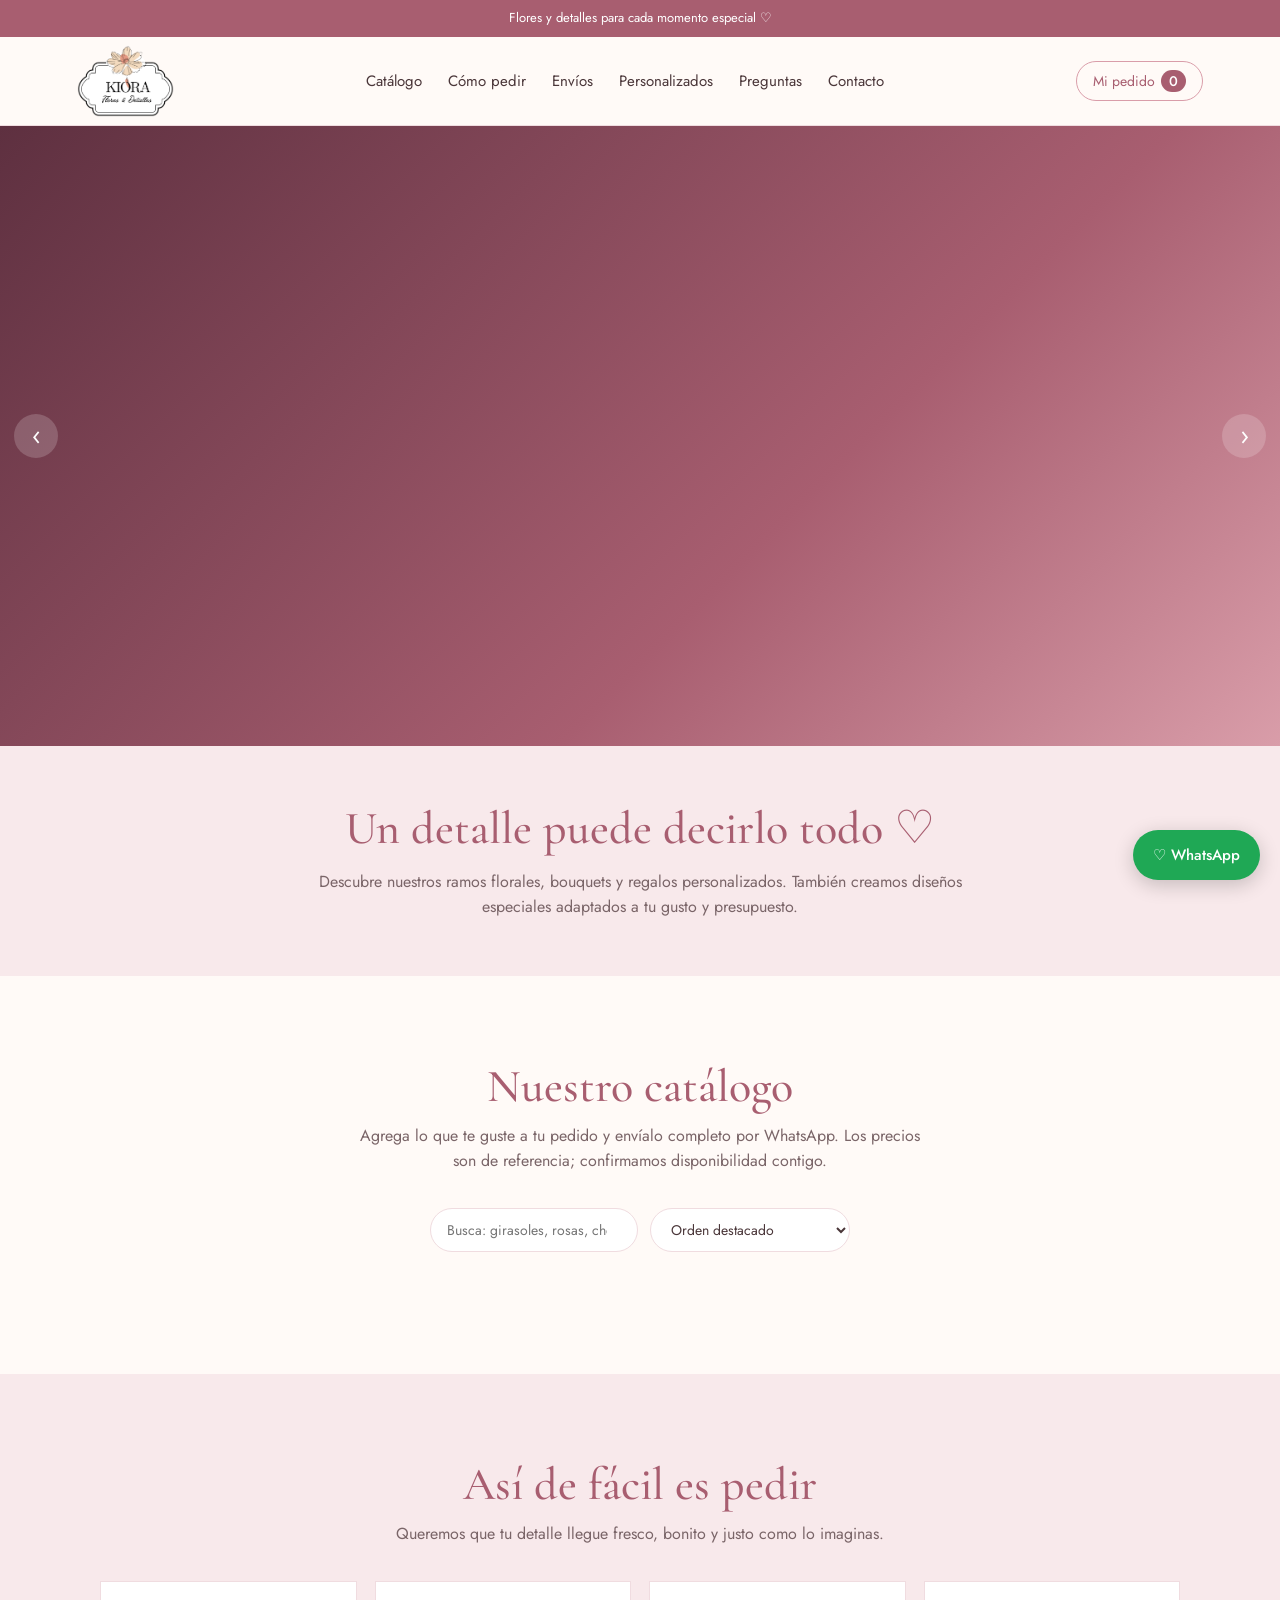
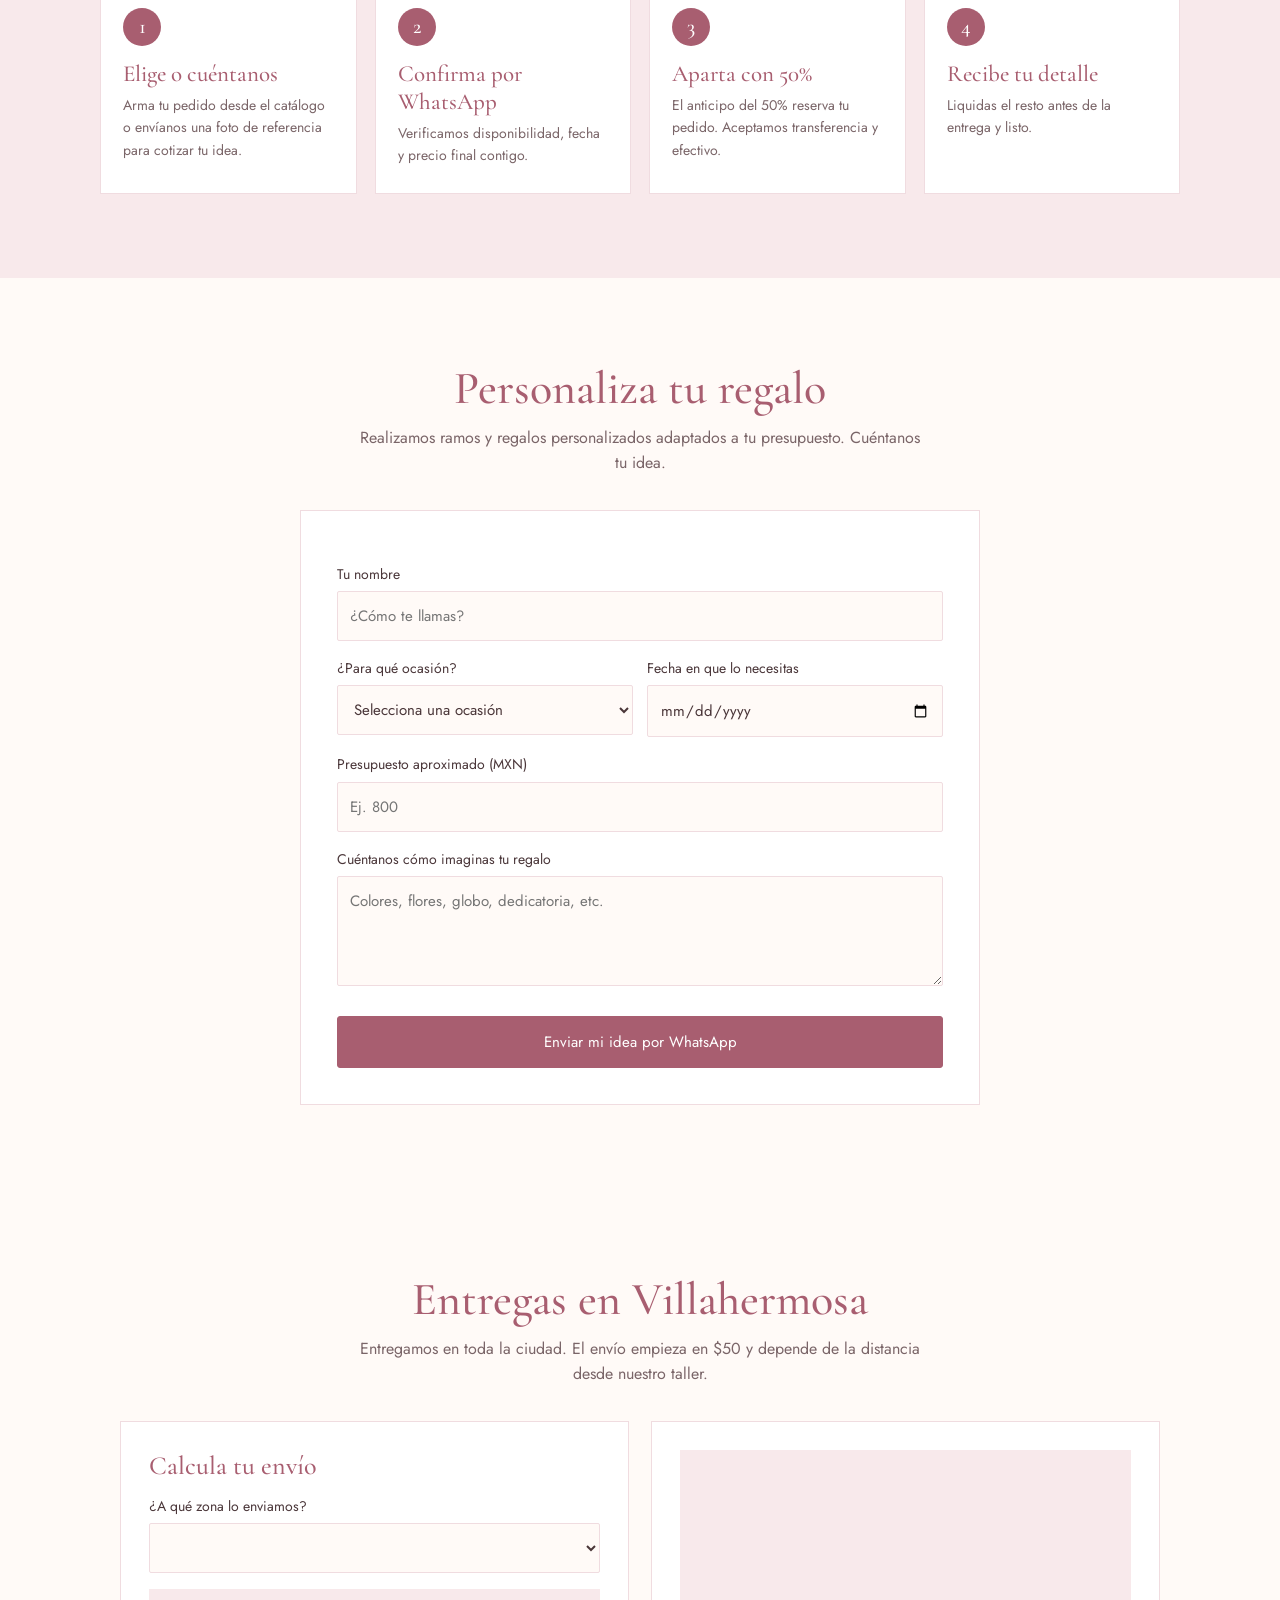
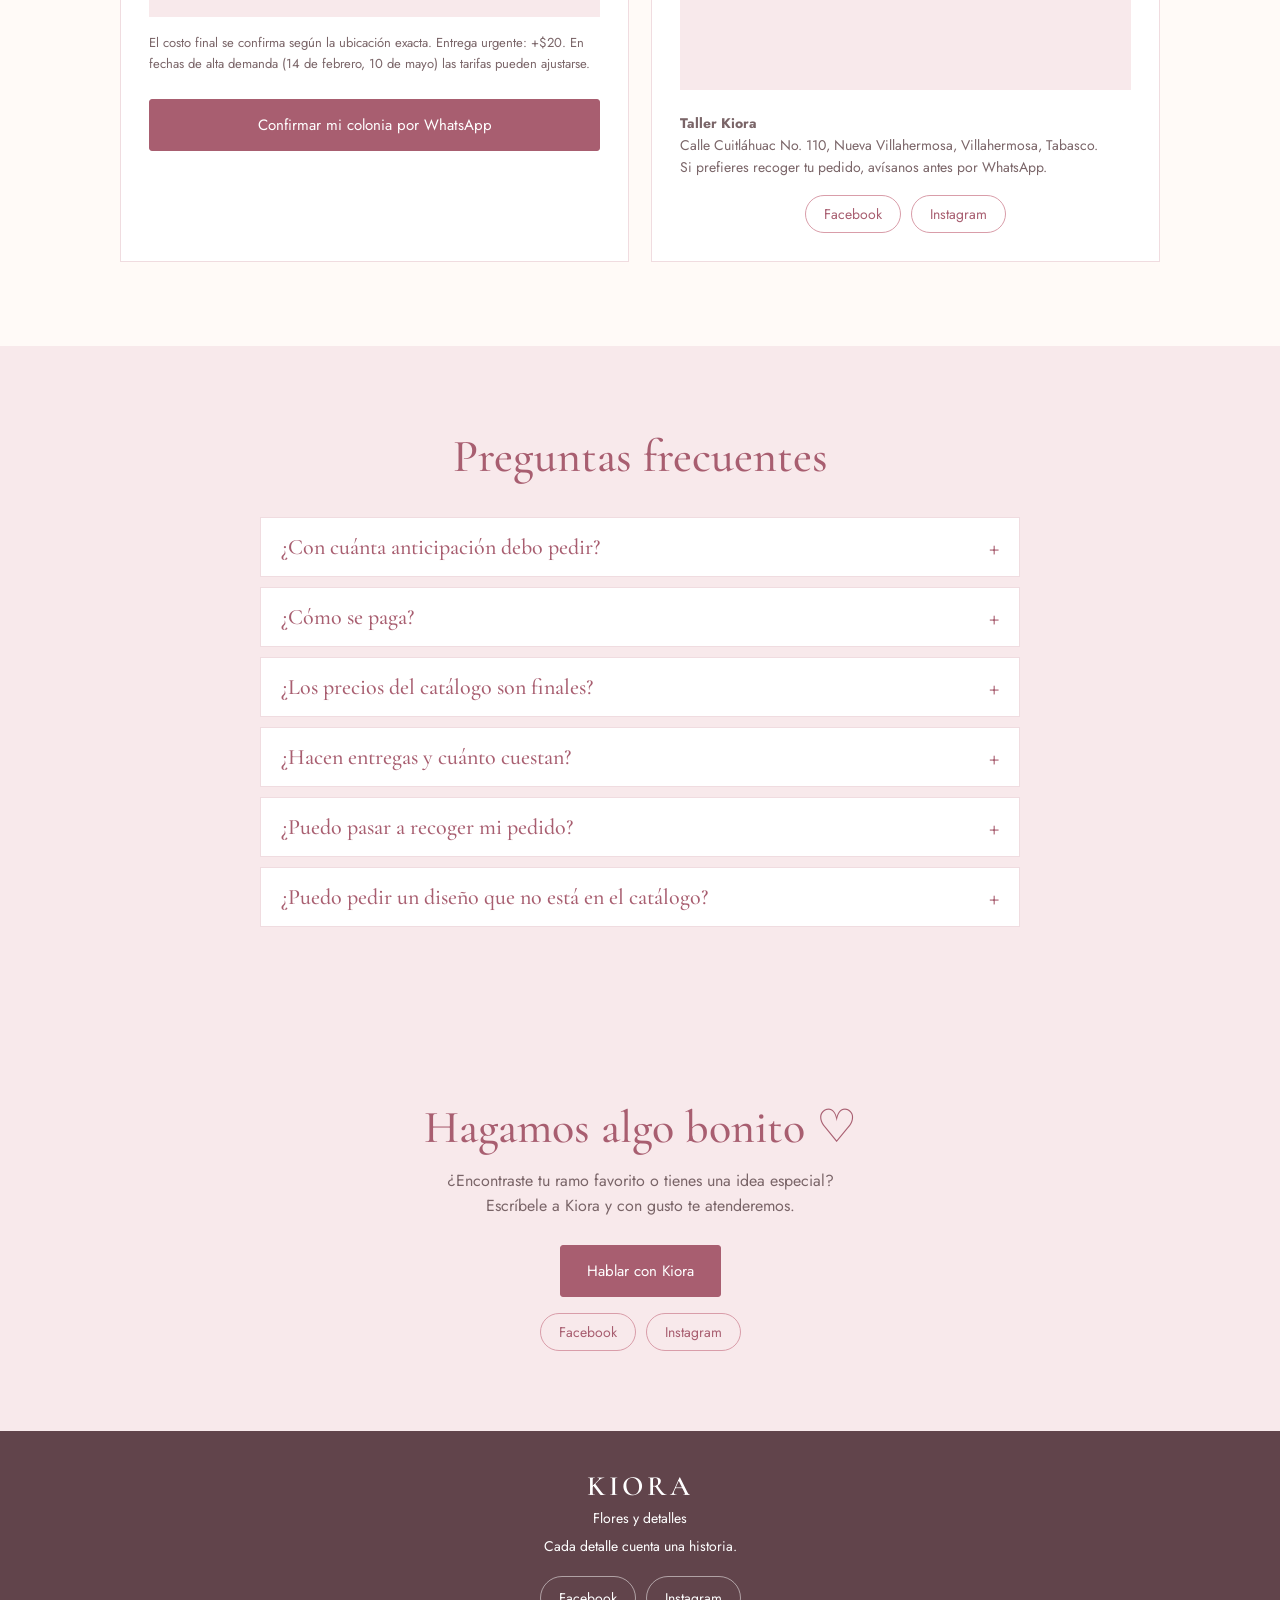
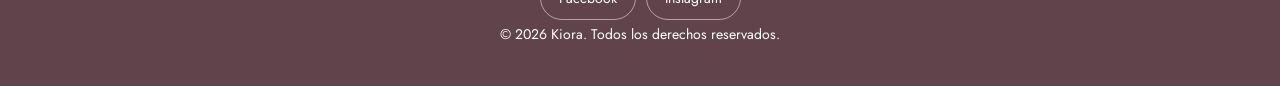
==== index.html @ f80f3712 "Add files via upload" ====
<!DOCTYPE html>
<html lang="es">
<head>
<meta charset="UTF-8">
<meta name="viewport" content="width=device-width, initial-scale=1.0">
<title>Kiora | Flores y Detalles — Ramos, bouquets y regalos personalizados</title>
<meta name="description" content="Kiora Flores y Detalles: ramos florales, bouquets y regalos personalizados. Arma tu pedido y envíalo por WhatsApp.">
<meta name="theme-color" content="#a85e70">
<meta property="og:type" content="website">
<meta property="og:title" content="Kiora | Flores y Detalles">
<meta property="og:description" content="Ramos florales, bouquets y regalos personalizados. Cada detalle cuenta una historia.">
<meta property="og:image" content="imagenes/portada.jpg">
<link rel="icon" href="data:image/svg+xml,%3Csvg xmlns='http://www.w3.org/2000/svg' viewBox='0 0 100 100'%3E%3Ctext y='.9em' font-size='90'%3E🌷%3C/text%3E%3C/svg%3E">
<link rel="preconnect" href="https://fonts.googleapis.com">
<link rel="preconnect" href="https://fonts.gstatic.com" crossorigin>
<link href="https://fonts.googleapis.com/css2?family=Cormorant+Garamond:wght@400;500;600&family=Jost:wght@400;500&display=swap" rel="stylesheet">
<script type="application/ld+json">{"@context":"https://schema.org","@type":"Florist","name":"Kiora Flores y Detalles","telephone":"+529601011637","description":"Ramos florales, bouquets y regalos personalizados.","address":{"@type":"PostalAddress","streetAddress":"Calle Cuitláhuac 110, Nueva Villahermosa","addressLocality":"Villahermosa","addressRegion":"Tabasco","addressCountry":"MX"},"areaServed":"Villahermosa, Tabasco","sameAs":["https://www.facebook.com/FloresKiora1226","https://www.instagram.com/floreskiora"]}</script>
<style>
:root{--rose:#a85e70;--rose-d:#874858;--pink:#d99da9;--blush:#f8e9eb;--cream:#fffaf7;--ink:#4a3639;--muted:#7a6568;--leaf:#6d7a60;--line:#f0dce0;--serif:"Cormorant Garamond",Georgia,serif;--sans:"Jost",Arial,sans-serif}
*{margin:0;padding:0;box-sizing:border-box}
html{scroll-behavior:smooth;scroll-padding-top:90px}
body{background:var(--cream);color:var(--ink);font:16px/1.6 var(--sans)}
a{color:inherit;text-decoration:none}
button,input,select,textarea{font:inherit;color:inherit}
:focus-visible{outline:3px solid var(--pink);outline-offset:2px}
.topbar{background:var(--rose);color:#fff;text-align:center;padding:8px 12px;font-size:13px}
header{position:sticky;top:0;z-index:30;background:rgba(255,250,247,.96);backdrop-filter:blur(8px);border-bottom:1px solid var(--line);padding:8px 6%;display:flex;align-items:center;justify-content:space-between;gap:16px}
.logo img{display:block;height:72px;width:auto;max-width:210px;object-fit:contain}
nav{display:flex;align-items:center;gap:26px;font-size:15px}
nav a:hover{color:var(--rose)}
.hbtns{display:flex;align-items:center;gap:10px}
.cart-btn,.menu{background:none;border:1px solid var(--pink);border-radius:30px;padding:8px 16px;cursor:pointer;color:var(--rose);font-size:14px}
.cart-btn:hover,.menu:hover{background:var(--blush)}
.cart-btn b{background:var(--rose);color:#fff;border-radius:20px;padding:1px 8px;margin-left:6px;font-weight:500}
.menu{display:none}
.btn{display:inline-block;background:var(--rose);color:#fff;padding:13px 26px;border:1px solid var(--rose);border-radius:3px;font-size:15px;cursor:pointer;transition:background .25s}
.btn:hover{background:var(--rose-d);border-color:var(--rose-d)}
.btn.ghost{background:transparent;color:#fff;border-color:#fff}
.btn.ghost:hover{background:rgba(255,255,255,.18)}
.btn.line{background:transparent;color:var(--rose)}
.btn.line:hover{background:var(--blush)}
.hero{position:relative;isolation:isolate;min-height:620px;color:#fff;overflow:hidden;background:linear-gradient(135deg,#5e3040,#a85e70 62%,#d99da9)}
.bgi{position:absolute;inset:0;width:100%;height:100%;object-fit:cover;z-index:-1}
.collage{position:relative;width:min(440px,38vw);height:470px;flex-shrink:0}
.collage img{position:absolute;width:62%;aspect-ratio:4/5;object-fit:cover;border:7px solid #fff;box-shadow:0 18px 44px #0006;background:var(--blush)}
.collage img:nth-child(1){left:0;top:34px;transform:rotate(-5deg)}
.collage img:nth-child(2){right:0;top:0;transform:rotate(4deg);z-index:1}
.collage img:nth-child(3){left:20%;bottom:0;transform:rotate(-1deg);z-index:2}
.slide{position:absolute;inset:0;display:flex;align-items:center;justify-content:space-between;gap:40px;padding:70px 8% 90px;opacity:0;visibility:hidden;transition:opacity .9s,visibility .9s}
.slide.on{opacity:1;visibility:visible}
.slide .bg{position:absolute;inset:0;background:var(--img) center/cover;z-index:-1}
.slide.blur .bg{filter:blur(26px) brightness(.75);transform:scale(1.12)}
.slide::after{content:"";position:absolute;inset:0;background:linear-gradient(90deg,rgba(48,25,31,.66),rgba(48,25,31,.08));z-index:-1}
.hero-in{animation:none}
.slide.on .hero-in{animation:rise .9s both}
.hero h2{font:500 clamp(46px,7vw,84px)/1.02 var(--serif);margin-bottom:20px}
.tag{display:inline-block;margin-bottom:14px;background:rgba(255,250,247,.93);color:var(--rose);border-radius:30px;padding:3px 14px;font-size:14px}
.photo{width:min(340px,32vw);aspect-ratio:4/5;object-fit:cover;border:8px solid #fff;box-shadow:0 20px 50px #0006;flex-shrink:0;transform:rotate(2deg);background:var(--blush)}
.dots{position:absolute;left:0;right:0;bottom:26px;display:flex;justify-content:center;gap:10px;z-index:2}
.dots button{width:11px;height:11px;border-radius:10px;border:1px solid #fff;background:transparent;cursor:pointer;padding:0;transition:width .3s}
.dots button.on{background:#fff;width:30px}
.arr{position:absolute;top:50%;transform:translateY(-50%);z-index:2;width:44px;height:44px;border-radius:50%;border:0;background:rgba(255,255,255,.18);color:#fff;font-size:26px;cursor:pointer}
.arr:hover{background:rgba(255,255,255,.32)}
.slide.light{background:var(--cream);color:var(--ink)}
.slide.light::after{display:none}
.slide.light .blob{position:absolute;right:6%;top:50%;width:min(520px,36vw);aspect-ratio:1;transform:translateY(-52%);border-radius:50%;background:var(--blush)}
.slide.light .hero-in{position:relative}
.slide.light h1{color:#5e3040}
.slide.light p{color:var(--muted)}
.slide.light .btn.line{border-color:var(--rose-d);color:var(--rose-d)}
.slide.light .btn.line:hover{background:var(--blush)}
.facts{display:flex;gap:30px;list-style:none;margin-top:30px;padding-top:22px;border-top:1px solid var(--line);font-size:14px;color:var(--muted)}
.facts b{display:block;font-weight:500;font-size:16px;color:var(--ink)}
.arches{position:relative;width:min(520px,38vw);height:500px;flex-shrink:0}
.arches img{position:absolute;object-fit:cover;background:var(--blush)}
.arches .a1{left:0;top:0;width:60%;height:92%;border-radius:999px 999px 0 0}
.arches .a2{right:0;top:18%;width:48%;height:72%;border-radius:999px 999px 0 0;border:8px solid var(--cream);box-sizing:border-box}
.chip{position:absolute;background:#fff;border:1px solid var(--line);padding:10px 16px;box-shadow:0 10px 28px rgba(168,94,112,.18);font-size:14px;color:var(--rose)}
.chip b{display:block;font:500 22px/1.1 var(--serif);color:var(--ink)}
.chip.c1{left:-24px;bottom:16%}.chip.c2{right:-8px;bottom:-4px}
.hero.lt .arr{background:rgba(135,72,88,.14);color:var(--rose-d)}
.hero.lt .arr:hover{background:rgba(135,72,88,.26)}
.hero.lt .dots button{border-color:var(--rose-d)}
.hero.lt .dots button.on{background:var(--rose-d)}
.arr.l{left:14px}.arr.r{right:14px}
.hero-in{max-width:620px;animation:rise .9s ease both}
@keyframes rise{from{opacity:0;transform:translateY(18px)}}
.hero h1{font:500 clamp(46px,7vw,84px)/1.02 var(--serif);margin-bottom:20px}
.hero p{font-size:19px;max-width:480px;margin-bottom:30px}
.hero .btns{display:flex;gap:12px;flex-wrap:wrap;margin-bottom:34px}
.chips{display:flex;gap:10px;flex-wrap:wrap;list-style:none;font-size:14px}
.chips li{border:1px solid rgba(255,255,255,.55);border-radius:30px;padding:5px 15px;background:rgba(255,255,255,.1)}
.intro{background:var(--blush);text-align:center;padding:56px 20px}
.intro h2,.head h2,.contact h2{font:500 clamp(32px,4.5vw,46px)/1.15 var(--serif);color:var(--rose)}
.intro p{max-width:680px;margin:14px auto 0;color:var(--muted)}
.sec{padding:84px 6%}
.head{text-align:center;margin-bottom:34px}
.head p{color:var(--muted);max-width:560px;margin:10px auto 0}
.tools{display:flex;gap:12px;flex-wrap:wrap;justify-content:center;align-items:center;margin-bottom:12px}
.tools input,.tools select{padding:10px 16px;border:1px solid var(--line);border-radius:30px;background:#fff;font-size:14px;min-width:200px}
.filters{display:flex;gap:8px;flex-wrap:wrap;justify-content:center;margin-bottom:14px}
.filter{padding:8px 18px;border:1px solid var(--pink);background:transparent;color:var(--rose);border-radius:30px;cursor:pointer;font-size:14px}
.filter.on,.filter:hover{background:var(--rose);color:#fff}
.count{text-align:center;color:var(--muted);font-size:14px;margin-bottom:26px}
.products{display:grid;grid-template-columns:repeat(auto-fill,minmax(250px,1fr));gap:26px;max-width:1280px;margin:auto}
.product{background:#fff;border:1px solid var(--line);display:flex;flex-direction:column;transition:transform .3s,box-shadow .3s}
.product:hover{transform:translateY(-4px);box-shadow:0 12px 30px rgba(168,94,112,.12)}
.pimg{position:relative;aspect-ratio:4/5;background:linear-gradient(135deg,var(--blush),var(--cream));overflow:hidden;cursor:zoom-in;border:0;padding:0;width:100%;display:block}
.pimg img{width:100%;height:100%;object-fit:cover;transition:transform .5s}
.product:hover .pimg img{transform:scale(1.04)}
.pimg i{position:absolute;left:12px;top:12px;background:rgba(255,250,247,.94);color:var(--rose);border-radius:20px;padding:2px 12px;font-size:12px;font-style:normal}
.pinfo{padding:18px 20px 20px;display:flex;flex-direction:column;flex:1}
.cat{font-size:13px;color:var(--leaf)}
.product h3{font:500 24px/1.15 var(--serif);margin:4px 0 8px}
.pdesc{color:var(--muted);font-size:14px;flex:1}
.price{font:500 25px var(--serif);color:var(--rose);margin:14px 0}
.row{display:flex;gap:8px}
.row .btn{flex:1;text-align:center;padding:11px 8px;font-size:14px}
.empty{grid-column:1/-1;text-align:center;color:var(--muted);padding:40px 0}
.how{background:var(--blush)}
.steps{display:grid;grid-template-columns:repeat(auto-fit,minmax(210px,1fr));gap:18px;max-width:1080px;margin:auto;list-style:none;counter-reset:s}
.steps li{background:#fff;border:1px solid var(--line);padding:26px 22px;counter-increment:s}
.steps li::before{content:counter(s);display:grid;place-items:center;width:38px;height:38px;border-radius:50%;background:var(--rose);color:#fff;font:500 21px var(--serif);margin-bottom:14px}
.steps h3{font:500 23px var(--serif);color:var(--rose);margin-bottom:6px}
.steps p{font-size:14px;color:var(--muted)}
.form-wrap{max-width:680px;margin:auto;background:#fff;border:1px solid var(--line);padding:36px}
.form-wrap label,.dr label{display:block;font-size:14px;margin:16px 0 6px}
.form-wrap input,.form-wrap select,.form-wrap textarea,.dr input,.dr select{width:100%;padding:12px;border:1px solid var(--line);background:var(--cream);border-radius:2px;font-size:15px}
.form-wrap textarea{min-height:110px;resize:vertical}
.g2{display:grid;grid-template-columns:1fr 1fr;gap:14px}
.form-wrap .btn{width:100%;margin-top:22px}
.faq{max-width:760px;margin:auto}
details{background:#fff;border:1px solid var(--line);margin-bottom:10px}
summary{cursor:pointer;padding:16px 20px;font:500 22px var(--serif);color:var(--rose);list-style:none;display:flex;justify-content:space-between;gap:12px}
summary::after{content:"+";font-size:26px;line-height:1}
details[open] summary::after{content:"–"}
details p{padding:0 20px 18px;color:var(--muted);font-size:15px}
.contact{text-align:center;padding:80px 20px;background:var(--blush)}
.contact p{color:var(--muted);margin:14px 0 26px}
footer{background:#61444b;color:#fff;text-align:center;padding:38px 16px;font-size:14px;line-height:2}
footer strong{font:600 28px var(--serif);letter-spacing:4px}
.envios{display:grid;grid-template-columns:1fr 1fr;gap:22px;max-width:1040px;margin:auto}
.calc,.mapbox{background:#fff;border:1px solid var(--line);padding:28px}
.calc h3{font:500 26px var(--serif);color:var(--rose)}
.calc select{width:100%;padding:12px;border:1px solid var(--line);background:var(--cream);border-radius:2px;font-size:15px}
.calc label{display:block;font-size:14px;margin:14px 0 6px}
.res{font-size:18px;margin:16px 0;padding:14px;background:var(--blush);text-align:center}
.zlist{list-style:none;margin-bottom:14px;font-size:14px}
.zlist small{color:var(--muted)}
.zlist li{display:flex;justify-content:space-between;gap:12px;padding:8px 0;border-bottom:1px dashed var(--line)}
.calc .btn{width:100%;text-align:center;margin-top:12px}
.mapbox iframe{width:100%;height:240px;border:0;margin-bottom:14px;background:var(--blush)}
.mapbox p{font-size:14px;color:var(--muted)}
.social{display:flex;gap:10px;flex-wrap:wrap;justify-content:center;margin-top:16px}
.social a{border:1px solid var(--pink);color:var(--rose);border-radius:30px;padding:7px 18px;font-size:14px}
.social a:hover{background:var(--blush)}
footer .social a{color:#fff;border-color:rgba(255,255,255,.5)}
footer .social a:hover{background:rgba(255,255,255,.12)}
.dfoot{max-height:64%;overflow:auto}
.wa{position:fixed;right:20px;bottom:20px;z-index:25;background:#1fa855;color:#fff;border-radius:50px;padding:13px 20px;font-weight:500;font-size:15px;box-shadow:0 5px 20px #0003}
.veil{position:fixed;inset:0;background:rgba(30,20,23,.55);z-index:55;opacity:0;visibility:hidden;transition:.3s}
.veil.on{opacity:1;visibility:visible}
.dr{position:fixed;top:0;right:0;height:100%;width:min(420px,100%);background:#fff;z-index:60;display:flex;flex-direction:column;transform:translateX(100%);visibility:hidden;transition:transform .3s,visibility .3s}
.dr.on{transform:none;visibility:visible}
.dr header{position:static;background:#fff;padding:16px 20px;backdrop-filter:none}
.dr h2{font:500 28px var(--serif);color:var(--rose)}
.x{background:none;border:0;font-size:32px;line-height:1;cursor:pointer;color:var(--muted)}
.items{flex:1;overflow:auto;padding:6px 20px;list-style:none}
.items li{display:flex;gap:12px;align-items:center;padding:12px 0;border-bottom:1px solid var(--line)}
.items img{width:56px;height:56px;object-fit:cover;background:var(--blush)}
.items .n{flex:1;font-size:14px;line-height:1.3}
.items .n small{display:block;color:var(--rose)}
.qty{display:flex;align-items:center;gap:6px}
.qty button{width:28px;height:28px;border-radius:50%;border:1px solid var(--pink);background:none;color:var(--rose);cursor:pointer}
.dfoot{padding:16px 20px 20px;border-top:1px solid var(--line);background:var(--cream)}
.tot{display:flex;justify-content:space-between;font:500 24px var(--serif);margin-bottom:4px}
.note{font-size:13px;color:var(--muted)}
.dfoot .btn{width:100%;margin-top:14px}
.clear-btn{background:none;border:0;color:var(--muted);font-size:13px;text-decoration:underline;cursor:pointer;padding:0}
.clear-btn:hover{color:var(--rose)}
.lb{display:none;position:fixed;inset:0;background:rgba(30,20,23,.93);z-index:70;flex-direction:column;justify-content:center;align-items:center;padding:20px;gap:12px}
.lb.on{display:flex}
.lb img{max-width:92%;max-height:74vh;object-fit:contain}
.lb p{color:#fff;text-align:center}
.lb .x{position:absolute;top:14px;right:20px;color:#fff;font-size:40px}
.lb .nav{position:absolute;top:50%;background:rgba(255,255,255,.14);color:#fff;border:0;width:46px;height:46px;border-radius:50%;font-size:26px;cursor:pointer}
.lb .pv{left:14px}.lb .nx{right:14px}
.toast{position:fixed;left:50%;bottom:84px;transform:translate(-50%,20px);background:var(--ink);color:#fff;padding:10px 20px;border-radius:30px;font-size:14px;opacity:0;pointer-events:none;transition:.3s;z-index:80}
.toast.on{opacity:1;transform:translate(-50%,0)}
@media(max-width:820px){
header{padding:8px 4%;flex-wrap:wrap}
.logo img{height:56px}
.menu{display:block}
nav{display:none;order:3;width:100%;flex-direction:column;gap:0;padding-bottom:8px}
nav.on{display:flex}
nav a{padding:12px 0;border-top:1px solid var(--line);width:100%}
.hero{min-height:560px}.slide{padding:48px 7% 84px}.arr,.collage,.arches,.slide.light .blob{display:none}
.slide{flex-direction:column;justify-content:center;align-items:flex-start;gap:22px}
.hero h1,.hero h2{font-size:clamp(38px,10vw,54px);margin-bottom:12px}
.hero p{font-size:16px;margin-bottom:18px}
.hero .btns{margin-bottom:18px}
.photo{display:block;width:150px;aspect-ratio:4/5;border-width:5px;align-self:flex-end;margin-top:-12px}
.facts{flex-wrap:wrap;gap:14px 24px}
.sec{padding:60px 5%}
.form-wrap{padding:22px}
.g2,.envios{grid-template-columns:1fr}
}
@media(prefers-reduced-motion:reduce){*{animation:none!important;transition:none!important;scroll-behavior:auto!important}}
</style>
</head>
<body>
<div class="topbar">Flores y detalles para cada momento especial ♡</div>
<header>
  <a href="#inicio" class="logo" aria-label="Kiora Flores y Detalles"><img src="imagenes/Kiora.png" alt="Logo de Kiora Flores y Detalles"></a>
  <nav id="nav">
    <a href="#catalogo">Catálogo</a><a href="#como">Cómo pedir</a><a href="#envios">Envíos</a><a href="#personalizado">Personalizados</a><a href="#preguntas">Preguntas</a><a href="#contacto">Contacto</a>
  </nav>
  <div class="hbtns">
    <button class="cart-btn" id="openCart" type="button">Mi pedido<b id="cnt">0</b></button>
    <button class="menu" id="menu" type="button" aria-expanded="false" aria-controls="nav">Menú</button>
  </div>
</header>

<main>
  <section class="hero" id="inicio" aria-roledescription="carousel" aria-label="Ramos destacados">
    <div id="slides"></div>
    <button class="arr l" id="hPrev" type="button" aria-label="Anterior">‹</button>
    <button class="arr r" id="hNext" type="button" aria-label="Siguiente">›</button>
    <div class="dots" id="dots"></div>
  </section>

  <section class="intro">
    <h2>Un detalle puede decirlo todo ♡</h2>
    <p>Descubre nuestros ramos florales, bouquets y regalos personalizados. También creamos diseños especiales adaptados a tu gusto y presupuesto.</p>
  </section>

  <section class="sec" id="catalogo">
    <div class="head">
      <h2>Nuestro catálogo</h2>
      <p>Agrega lo que te guste a tu pedido y envíalo completo por WhatsApp. Los precios son de referencia; confirmamos disponibilidad contigo.</p>
    </div>
    <div class="tools">
      <input type="search" id="q" placeholder="Busca: girasoles, rosas, chocolates…" aria-label="Buscar en el catálogo">
      <select id="sort" aria-label="Ordenar">
        <option value="">Orden destacado</option><option value="asc">Precio: menor a mayor</option><option value="desc">Precio: mayor a menor</option>
      </select>
    </div>
    <div class="filters" id="filters"></div>
    <p class="count" id="count" aria-live="polite"></p>
    <div class="products" id="products"></div>
  </section>

  <section class="sec how" id="como">
    <div class="head"><h2>Así de fácil es pedir</h2><p>Queremos que tu detalle llegue fresco, bonito y justo como lo imaginas.</p></div>
    <ol class="steps">
      <li><h3>Elige o cuéntanos</h3><p>Arma tu pedido desde el catálogo o envíanos una foto de referencia para cotizar tu idea.</p></li>
      <li><h3>Confirma por WhatsApp</h3><p>Verificamos disponibilidad, fecha y precio final contigo.</p></li>
      <li><h3>Aparta con 50%</h3><p>El anticipo del 50% reserva tu pedido. Aceptamos transferencia y efectivo.</p></li>
      <li><h3>Recibe tu detalle</h3><p>Liquidas el resto antes de la entrega y listo.</p></li>
    </ol>
  </section>

  <section class="sec" id="personalizado">
    <div class="head"><h2>Personaliza tu regalo</h2><p>Realizamos ramos y regalos personalizados adaptados a tu presupuesto. Cuéntanos tu idea.</p></div>
    <form class="form-wrap" id="orderForm">
      <label for="nombre">Tu nombre</label>
      <input id="nombre" type="text" placeholder="¿Cómo te llamas?" required autocomplete="name">
      <div class="g2">
        <div><label for="ocasion">¿Para qué ocasión?</label>
          <select id="ocasion" required><option value="">Selecciona una ocasión</option><option>Cumpleaños</option><option>Aniversario</option><option>San Valentín</option><option>Graduación</option><option>Declaración de amor</option><option>Otro momento especial</option></select></div>
        <div><label for="fecha">Fecha en que lo necesitas</label><input id="fecha" type="date" required></div>
      </div>
      <label for="presupuesto">Presupuesto aproximado (MXN)</label>
      <input id="presupuesto" type="number" min="1" inputmode="numeric" placeholder="Ej. 800" required>
      <label for="idea">Cuéntanos cómo imaginas tu regalo</label>
      <textarea id="idea" placeholder="Colores, flores, globo, dedicatoria, etc." required></textarea>
      <button class="btn" type="submit">Enviar mi idea por WhatsApp</button>
    </form>
  </section>

  <section class="sec" id="envios">
    <div class="head"><h2>Entregas en Villahermosa</h2><p>Entregamos en toda la ciudad. El envío empieza en $50 y depende de la distancia desde nuestro taller.</p></div>
    <div class="envios">
      <div class="calc">
        <h3>Calcula tu envío</h3>
        <label for="zSel">¿A qué zona lo enviamos?</label><select id="zSel"></select>
        <p class="res" id="zRes" aria-live="polite"></p>
        <ul class="zlist" id="zList"></ul>
        <p style="font-size:13px;color:var(--muted);margin-bottom:12px">El costo final se confirma según la ubicación exacta. Entrega urgente: +$20. En fechas de alta demanda (14 de febrero, 10 de mayo) las tarifas pueden ajustarse.</p>
        <a class="btn" id="zWa" href="#" target="_blank" rel="noopener">Confirmar mi colonia por WhatsApp</a>
      </div>
      <div class="mapbox">
        <iframe loading="lazy" title="Ubicación del taller de Kiora" src="https://www.google.com/maps?q=Cuitl%C3%A1huac+110,+Nueva+Villahermosa,+Villahermosa,+Tabasco&amp;output=embed"></iframe>
        <p><strong>Taller Kiora</strong><br>Calle Cuitláhuac No. 110, Nueva Villahermosa, Villahermosa, Tabasco.<br>Si prefieres recoger tu pedido, avísanos antes por WhatsApp.</p>
        <div class="social"><a href="https://www.facebook.com/FloresKiora1226" target="_blank" rel="noopener">Facebook</a><a href="https://www.instagram.com/floreskiora" target="_blank" rel="noopener">Instagram</a></div>
      </div>
    </div>
  </section>

  <section class="sec how" id="preguntas">
    <div class="head"><h2>Preguntas frecuentes</h2></div>
    <div class="faq">
      <details><summary>¿Con cuánta anticipación debo pedir?</summary><p>Trabajamos bajo agenda para cuidar la frescura de las flores. Te sugerimos pedir con 1 o 2 días de anticipación, o más tiempo en fechas especiales.</p></details>
      <details><summary>¿Cómo se paga?</summary><p>Solicitamos el 50% de anticipo para apartar tu pedido y el resto se liquida antes de la entrega. Aceptamos transferencias y efectivo.</p></details>
      <details><summary>¿Los precios del catálogo son finales?</summary><p>Son precios de referencia. Antes de pagar confirmamos contigo disponibilidad, detalles y el precio final.</p></details>
      <details><summary>¿Hacen entregas y cuánto cuestan?</summary><p>Entregamos en toda Villahermosa. El costo depende de la zona, desde $50, y una entrega urgente cuesta $20 más. También entregamos en puntos acordados como Plaza de Armas o City Center. Por ahora solo entregamos dentro de Villahermosa. Elige tu colonia en la sección de envíos para ver el costo.</p></details>
      <details><summary>¿Puedo pasar a recoger mi pedido?</summary><p>Sí, en calle Cuitláhuac No. 110, Nueva Villahermosa. Avísanos antes por WhatsApp para tenerlo listo.</p></details>
      <details><summary>¿Puedo pedir un diseño que no está en el catálogo?</summary><p>Sí. Envíanos una foto de referencia o llena el formulario de personalizados con tu idea y presupuesto, y te cotizamos.</p></details>
    </div>
  </section>

  <section class="contact" id="contacto">
    <h2>Hagamos algo bonito ♡</h2>
    <p>¿Encontraste tu ramo favorito o tienes una idea especial?<br>Escríbele a Kiora y con gusto te atenderemos.</p>
    <a href="#" id="contactBtn" class="btn" target="_blank" rel="noopener">Hablar con Kiora</a>
    <div class="social"><a href="https://www.facebook.com/FloresKiora1226" target="_blank" rel="noopener">Facebook</a><a href="https://www.instagram.com/floreskiora" target="_blank" rel="noopener">Instagram</a></div>
  </section>
</main>

<footer>
  <strong>KIORA</strong><p>Flores y detalles</p>
  <p>Cada detalle cuenta una historia.</p>
  <div class="social"><a href="https://www.facebook.com/FloresKiora1226" target="_blank" rel="noopener">Facebook</a><a href="https://www.instagram.com/floreskiora" target="_blank" rel="noopener">Instagram</a></div>
  <p>© 2026 Kiora. Todos los derechos reservados.</p>
</footer>

<a href="#" class="wa" id="waFloat" target="_blank" rel="noopener">♡ WhatsApp</a>

<div class="veil" id="veil"></div>
<aside class="dr" id="drawer" aria-label="Mi pedido">
  <header><h2>Mi pedido</h2><button type="button" class="clear-btn" id="clearCart" aria-label="Vaciar pedido">Vaciar</button><button class="x" id="closeCart" type="button" aria-label="Cerrar pedido">×</button></header>
  <ul class="items" id="items"></ul>
  <div class="dfoot">
    <div class="g2"><div><label for="cNombre">Tu nombre</label><input id="cNombre" autocomplete="name"></div><div><label for="cFecha">Para el día</label><input id="cFecha" type="date"></div></div>
    <label for="cEntrega">¿Entrega o recoges?</label>
    <select id="cEntrega"><option value="Entrega a domicilio">Entrega a domicilio o punto acordado</option><option>Paso a recoger</option></select>
    <div id="zonaWrap"><label for="cZona">Tu zona</label><select id="cZona"></select><label style="display:flex;gap:8px;align-items:center"><input type="checkbox" id="cUrg" style="width:auto"> Entrega urgente (+$20)</label></div>
    <div class="tot" style="margin-top:16px"><span>Total de referencia</span><span id="total">$0</span></div>
    <p class="note" id="totNote"></p>
    <a class="btn" id="sendCart" href="#" target="_blank" rel="noopener">Enviar pedido por WhatsApp</a>
  </div>
</aside>

<div class="lb" id="lb" role="dialog" aria-modal="true" aria-label="Foto ampliada">
  <button class="x" id="lbClose" type="button" aria-label="Cerrar">×</button>
  <button class="nav pv" id="lbPrev" type="button" aria-label="Anterior">‹</button>
  <img src="" alt="" id="lbImg" onerror="fb(this)">
  <p id="lbCap"></p>
  <button class="nav nx" id="lbNext" type="button" aria-label="Siguiente">›</button>
</div>
<div class="toast" id="toast" role="status"></div>

<script>
// WhatsApp de atención. Cámbialo aquí si el número ya no es el correcto.
const WHATSAPP="529601011637";
const R="Ramos florales",B="Bouquets",G="Regalos y detalles";
const P=(nombre,categoria,descripcion,precio,imagen)=>({nombre,categoria,descripcion,precio,imagen:"imagenes/"+imagen});
// Precios y fotos: edítalos aquí. precio:null muestra "Consultar precio".
const productos=[
P("Atardecer Rosado",R,"6 rosas rosadas + 3 gerberas naranjas con centro amarillo, abundante statice morado y nube.",500,"atardecer-rosado.jpg"),
P("Ramo Sutileza y Pureza",R,"5 rosas en tonos blanco y rosa suave, acompañadas de abundante follaje sólido de tono verde fresco.",350,"sutileza-y-pureza.png"),
P("Ramo Luz de Noche",R,"2 girasoles + gypsophila + solidago.",410,"ramo-luz-de-noche.png"),
P("Ramo Amor en Lila",R,"12 crisantemos pompom + gypsophila.",500,"amor-en-lila.png"),
P("Ramo Un Sol Para Ti",R,"1 girasol + nubes + envoltura del color de tu preferencia.",380,"un-sol-para-ti.png"),
P("Ramo Eres Mi Sol",R,"2 girasoles + claveles rosados + nubes + follaje verde.",450,"eres-mi-sol.jpg"),
P("Ramo Amor Dulce",R,"Una rosa roja + 6 Ferrero + nubes.",400,"amor-dulce.png"),
P("Ramo Cinco Razones Para Amarte",R,"5 rosas rojas + nubes.",360,"cinco-razones-para-amarte.png"),
P("Ramo Atardecer de Amor",R,"1 girasol + 2 rosas rojas + nubes + chocolates Ferrero Rocher.",500,"atardecer-de-amor.png"),
P("Ramo Te Quiero Soleado",R,"6 girasoles + 6 rosas + solidago.",900,"te-quiero-soleado.png"),
P("Ramo Dulce Amanecer",R,"6 rosas rosadas + crisantemos + follaje verde (solidago).",480,"dulce-amanecer.jpg"),
P("Ramo Dulce Ternura",R,"1 girasol grande + 4 rosas fucsias + astromelias + follaje verde (solidago).",500,"dulce-ternura.jpg"),
P("Ramo Amanecer Naranja",R,"1 gerbera naranja + 3 rosas blancas + gypsophila + solidago + statice morado.",410,"amanecer-naranja.png"),
P("Ramo Tres Suspiros",R,"3 rosas blancas + nubes.",360,"tres-suspiros.png"),
P("Ramo Coqueta",R,"1 gerbera + gypsophila + solidago.",350,"coqueta.png"),
P("Ramo Princesa",R,"5 rosas rosadas + gypsophila.",440,"princesa.JPG"),
P("Bouquet Pasión Eterna",B,"20 rosas rojas naturales premium + nube natural (gypsophila) + envoltura con bordes blancos + moño de listón + tarjeta personalizada.",800,"bouquet-pasion-eterna.PNG"),
P("Bouquet Pureza",B,"7 rosas blancas naturales + nube natural (gypsophila) + follaje verde + envoltura color crema + listón de satén + tarjeta personalizada.",500,"bouquet-pureza.png"),
P("Bouquet Dulce Mix",B,"Mix de chocolates (Kinder Bueno, Twix, Kit Kat, Snickers, etc.) + envoltura premium + listón decorativo + tarjeta personalizada con texto a tu elección.",800,"bouquet-dulce-mix.png"),
P("Bouquet Dulce Encanto",B,"Rosas naturales + nubes + eucalipto + mix de chocolates Kinder + envoltura premium + listón de satén + tarjeta personalizada.",1200,"bouquet-dulce-encanto.png"),
P("Huacal de Amor",G,"Cajita de madera + 8 rosas rojas naturales + nubes + letrero personalizado a tu elección + globo de corazón.",650,"huacal-de-amor.png"),
P("Bouquet de Globos Personalizado con Helio",G,"2 globos estrella + globo burbuja con globo dorado por dentro y letras personalizadas + globo plateado + globo dorado + 8 globos rojos.",1600,"bouquet-globos-helio.png"),
P("Bouquet Dulce Sorpresa",B,"Bouquet de dulces. Personaliza tu detalle y consulta disponibilidad.",null,"bouquet-dulce-sorpresa.PNG"),
P("Bouquet Esencia",B,"Un detalle floral especial. Consulta opciones y disponibilidad.",null,"bouquet-esencia.PNG"),
P("Globo Personalizable",G,"Globo personalizado con el mensaje de tu elección. Consulta medidas y disponibilidad.",null,"Globo-personalizable.PNG"),
P("Ramo de 30 Gerberas",R,"Arreglo de 30 gerberas. Consulta colores, precio y disponibilidad.",null,"treinta-gerberas.jpg")
];

// Tarifario de envío (MXN). Edita precios y colonias aquí. d:true muestra "desde".
const ENVIO_BASE=50,URGENTE=20;
const zonas=[
{z:"Zona 1 · Local",c:50,l:["Nueva Villahermosa","Loma Linda","Linda Vista","El Águila","Florida","Jesús García","López Mateos"]},
{z:"Zona 2 · Centro",c:50,l:["Centro Histórico","Zona Luz","Plaza de Armas","Parque Juárez","Reforma","Mayito","Guayabal","Atasta"]},
{z:"Zona 3 · Tamulté",c:60,l:["Tamulté de las Barrancas"]},
{z:"Zona 4 · Intermedia",c:65,l:["Primero de Mayo","FOVISSSTE","18 de Marzo","Punta Brava"]},
{z:"Zona 5 · Comercial",c:75,l:["Tabasco 2000","Galerías","City Center","La Choca","Carrizal"]},
{z:"Zona 6 · Oriente",c:85,l:["Gaviotas Norte","Gaviotas Sur","La Manga","Casa Blanca","Tierra Colorada"]},
{z:"Zona 7 · Periférica",c:110,d:true,l:["Indeco","Lagunas","Ciudad Industrial","Miguel Hidalgo","Sabina"]}
];
const puntos=[["Plaza de Armas",50],["Parque Juárez",50],["Parque Tomás Garrido",50],["Parque La Pólvora",60],["Plaza Crystal",65],["Parque La Choca",75],["City Center",75],["Plaza Las Américas",75]];
const D=[];
zonas.forEach(g=>g.l.forEach(n=>D.push({n,c:g.c,g:g.z,d:g.d})));
puntos.forEach(([n,c])=>D.push({n:"Punto: "+n,c,g:"Puntos de entrega"}));
D.push({n:"Otra colonia de Villahermosa",c:null,g:"Otra zona"});

// Si una foto no carga, prueba otras extensiones (png, jpg, jpeg, mayúsculas) antes de ocultarla.
function fb(i){const E=["png","jpg","jpeg","PNG","JPG","JPEG","webp"],n=+(i.dataset.n||0);if(n>=E.length){i.style.visibility="hidden";return}i.dataset.n=n+1;i.src=i.src.replace(/\.[A-Za-z]+(\?.*)?$/,"."+E[n])}
const $=s=>document.querySelector(s);
const wa=m=>"https://wa.me/"+WHATSAPP+"?text="+encodeURIComponent(m);
const mxn=n=>n.toLocaleString("es-MX",{style:"currency",currency:"MXN",maximumFractionDigits:0});
const norm=s=>s.toLowerCase().normalize("NFD").replace(/[̀-ͯ]/g,"");
const esc=s=>String(s).replace(/&/g,"&amp;").replace(/"/g,"&quot;").replace(/</g,"&lt;").replace(/>/g,"&gt;");
let cat="Todos",vista=[],li=0,cart={};
try{cart=JSON.parse(localStorage.getItem("kiora-pedido")||"{}")}catch(e){}
const guardar=()=>{try{localStorage.setItem("kiora-pedido",JSON.stringify(cart))}catch(e){}};
const byName=n=>productos.find(p=>p.nombre===n);
function toast(t){const e=$("#toast");e.textContent=t;e.classList.add("on");clearTimeout(toast.t);toast.t=setTimeout(()=>e.classList.remove("on"),1800)}

function filtros(){
  const cs=["Todos",...new Set(productos.map(p=>p.categoria))];
  $("#filters").innerHTML=cs.map(c=>`<button type="button" class="filter${c===cat?" on":""}" data-c="${esc(c)}">${esc(c)}</button>`).join("");
}
function catalogo(){
  const q=norm($("#q").value.trim()),o=$("#sort").value;
  vista=productos.filter(p=>(cat==="Todos"||p.categoria===cat)&&(!q||norm(p.nombre+" "+p.descripcion).includes(q)));
  if(o)vista.sort((a,b)=>((a.precio??1e9)-(b.precio??1e9))*(o==="asc"?1:-1));
  $("#count").textContent=vista.length+(vista.length===1?" detalle":" detalles");
  $("#products").innerHTML=vista.length?vista.map((p,i)=>`
  <article class="product">
    <button type="button" class="pimg" data-z="${i}" aria-label="Ampliar foto de ${esc(p.nombre)}">
      <img src="${esc(p.imagen)}" alt="${esc(p.nombre)}" loading="lazy" onerror="fb(this)">
      ${p.precio==null?"<i>A cotizar</i>":""}
    </button>
    <div class="pinfo">
      <span class="cat">${esc(p.categoria)}</span><h3>${esc(p.nombre)}</h3>
      <p class="pdesc">${esc(p.descripcion)}</p>
      <span class="price">${p.precio==null?"Consultar precio":mxn(p.precio)}</span>
      <div class="row">
        <button type="button" class="btn" data-add="${esc(p.nombre)}">Agregar al pedido</button>
        <a class="btn line" target="_blank" rel="noopener" aria-label="Preguntar por ${esc(p.nombre)}" href="${wa("Hola, Kiora. Me interesa: "+p.nombre+". ¿Me compartes precio y disponibilidad?")}">Preguntar</a>
      </div>
    </div>
  </article>`).join(""):`<p class="empty">No encontramos ese detalle. Prueba con otra palabra o <a href="#personalizado" style="color:var(--rose);text-decoration:underline">cuéntanos tu idea</a>.</p>`;
}

function pedido(){
  const ks=Object.keys(cart).filter(k=>byName(k)&&cart[k]>0);
  let total=0,nq=0,n=0;
  $("#items").innerHTML=ks.length?ks.map(k=>{const p=byName(k),c=cart[k];n+=c;if(p.precio==null)nq++;else total+=p.precio*c;
    return `<li><img src="${esc(p.imagen)}" alt="" onerror="fb(this)"><div class="n">${esc(p.nombre)}<small>${p.precio==null?"A cotizar":mxn(p.precio*c)}</small></div>
    <div class="qty"><button type="button" data-m="${esc(k)}" aria-label="Quitar uno">−</button><span>${c}</span><button type="button" data-p="${esc(k)}" aria-label="Agregar uno">+</button></div></li>`}).join(""):`<li class="note" style="display:block;padding:30px 0;text-align:center">Aún no agregas nada. Elige algo del catálogo ♡</li>`;
  const dom=$("#cEntrega").value==="Entrega a domicilio",z=D[$("#cZona").value]||D[0];
  $("#zonaWrap").style.display=dom?"block":"none";
  const urg=$("#cUrg").checked,fee=dom&&ks.length&&z.c!=null?z.c+(urg?URGENTE:0):0;total+=fee;const ev=fee?"Incluye envío de "+mxn(fee)+". ":dom&&ks.length&&z.c==null?"Envío por confirmar (desde "+mxn(ENVIO_BASE)+"). ":"";
  $("#cnt").textContent=n;$("#total").textContent=mxn(total);
  $("#totNote").textContent=ev+(nq?nq+(nq>1?" artículos":" artículo")+" por cotizar no está incluido. El precio final se confirma por WhatsApp.":"El precio final se confirma por WhatsApp.");
  const s=$("#sendCart");s.style.opacity=ks.length?1:.5;s.style.pointerEvents=ks.length?"auto":"none";
  const cl=$("#clearCart");if(cl)cl.style.display=ks.length?"inline-block":"none";
  const nombre=$("#cNombre").value.trim(),fecha=$("#cFecha").value;
  const lineas=ks.map(k=>{const p=byName(k);return "• "+cart[k]+" × "+p.nombre+(p.precio==null?" (por cotizar)":" — "+mxn(p.precio*cart[k]))}).join("
");
  s.href=wa("¡Hola, Kiora Flores y Detalles! 🌷

Quiero hacer este pedido:
"+lineas+"

Total de referencia: "+mxn(total)+(nq?" + "+nq+" por cotizar":"")+(nombre?"
Nombre: "+nombre:"")+(fecha?"
Para el día: "+fecha:"")+"
"+$("#cEntrega").value+(dom?" — "+z.n+(z.c==null?" (envío por confirmar)":" (envío "+mxn(z.c+(urg?URGENTE:0))+(urg?", urgente":"")+")"):"")+"

¿Me confirmas disponibilidad?");
  guardar();
}
const cambiar=(k,d)=>{cart[k]=Math.max(0,(cart[k]||0)+d);if(!cart[k])delete cart[k];pedido()};
function drawer(on){$("#drawer").classList.toggle("on",on);$("#veil").classList.toggle("on",on);if(on)$("#closeCart").focus()}

function lb(i){
  li=(i+vista.length)%vista.length;const p=vista[li];
  $("#lbImg").dataset.n=0;$("#lbImg").style.visibility="visible";$("#lbImg").src=p.imagen;$("#lbImg").alt=p.nombre;
  $("#lbCap").textContent=p.nombre+" · "+(p.precio==null?"Consultar precio":mxn(p.precio));
  $("#lb").classList.add("on");
}

$("#filters").addEventListener("click",e=>{const b=e.target.closest("[data-c]");if(b){cat=b.dataset.c;filtros();catalogo()}});
$("#q").addEventListener("input",catalogo);$("#sort").addEventListener("change",catalogo);
$("#products").addEventListener("click",e=>{
  const a=e.target.closest("[data-add]"),z=e.target.closest("[data-z]");
  if(a){cambiar(a.dataset.add,1);toast("Agregado a tu pedido ♡")}
  if(z)lb(+z.dataset.z);
});
$("#items").addEventListener("click",e=>{const m=e.target.closest("[data-m]"),p=e.target.closest("[data-p]");if(m)cambiar(m.dataset.m,-1);if(p)cambiar(p.dataset.p,1)});
$("#clearCart").addEventListener("click",()=>{cart={};pedido();toast("Pedido vaciado")});
["#cNombre","#cFecha","#cEntrega","#cZona","#cUrg"].forEach(s=>$(s).addEventListener("input",pedido));
$("#openCart").addEventListener("click",()=>drawer(true));
$("#closeCart").addEventListener("click",()=>drawer(false));
$("#veil").addEventListener("click",()=>drawer(false));
$("#lbClose").addEventListener("click",()=>$("#lb").classList.remove("on"));
$("#lbPrev").addEventListener("click",()=>lb(li-1));$("#lbNext").addEventListener("click",()=>lb(li+1));
$("#lb").addEventListener("click",e=>{if(e.target.id==="lb")e.currentTarget.classList.remove("on")});
document.addEventListener("keydown",e=>{
  if(e.key==="Escape"){$("#lb").classList.remove("on");drawer(false)}
  if($("#lb").classList.contains("on")){if(e.key==="ArrowLeft")lb(li-1);if(e.key==="ArrowRight")lb(li+1)}
});
$("#menu").addEventListener("click",e=>{const o=$("#nav").classList.toggle("on");e.currentTarget.setAttribute("aria-expanded",o)});
$("#nav").addEventListener("click",()=>$("#nav").classList.remove("on"));

$("#orderForm").addEventListener("submit",e=>{
  e.preventDefault();
  window.open(wa("¡Hola, Kiora Flores y Detalles! 🌷

Quiero un pedido personalizado.
Nombre: "+$("#nombre").value.trim()+"
Ocasión: "+$("#ocasion").value+"
Fecha: "+$("#fecha").value+"
Presupuesto: $"+$("#presupuesto").value+" MXN
Mi idea: "+$("#idea").value.trim()),"_blank");
});
const manana=new Date(Date.now()+864e5).toISOString().slice(0,10);
["#fecha","#cFecha"].forEach(s=>$(s).min=manana);
$("#contactBtn").href=wa("Hola, Kiora. Me gustaría conocer su catálogo.");
$("#waFloat").href=wa("Hola, Kiora. Quiero información sobre sus flores.");
// Portada: cada slide muestra un producto del catálogo (por nombre). Edita textos aquí.
const portada=[
{light:true,t:"Regala flores,<br>regala emociones.",p:"Ramos, bouquets y regalos personalizados para esa persona especial. Cada detalle cuenta una historia."},
{n:"Ramo Te Quiero Soleado",t:"Para quien<br>es tu sol.",p:"Seis girasoles y seis rosas con solidago, para alegrar su día."},
{n:"Bouquet Pasión Eterna",t:"Veinte rosas para<br>decirlo todo.",p:"Rosas rojas naturales premium con tarjeta personalizada."},
{n:"Bouquet Dulce Encanto",t:"Flores y chocolates,<br>en un solo regalo.",p:"Rosas naturales, eucalipto y chocolates Kinder en un mismo bouquet."},
{n:"Huacal de Amor",t:"Un huacal<br>lleno de amor.",p:"8 rosas rojas en caja de madera, con letrero personalizado y globo de corazón."},
{n:"Ramo Dulce Amanecer",t:"Suave como<br>un amanecer.",p:"6 rosas rosadas con crisantemos y follaje verde."}
].filter(x=>!x.n||byName(x.n));
let hi=0,ht;
const col=`<div class="collage" aria-hidden="true">${["Ramo Coqueta","Ramo Te Quiero Soleado","Ramo Princesa"].filter(byName).map(n=>`<img src="${esc(byName(n).imagen)}" alt="" onerror="fb(this)">`).join("")}</div>`;
const arco=(n,c)=>byName(n)?`<img class="${c}" src="${esc(byName(n).imagen)}" alt="${esc(byName(n).nombre)}" onerror="fb(this)">`:"";
const chip=(n,c)=>byName(n)?`<span class="chip ${c}"><b>${esc(n)}</b>${mxn(byName(n).precio)}</span>`:"";
$("#slides").innerHTML=portada.map((x,i)=>{
  if(x.light)return `<div class="slide light on" aria-hidden="false"><span class="blob"></span><div class="hero-in"><h1>${x.t}</h1><p>${x.p}</p>
  <div class="btns"><a href="#catalogo" class="btn">Ver el catálogo</a><a href="#personalizado" class="btn line">Crear uno a mi gusto</a></div>
  <ul class="facts"><li><b>Entrega en Villahermosa</b>desde $50</li><li><b>Aparta con 50%</b>el resto al entregar</li><li><b>Diseños a tu gusto</b>según tu presupuesto</li></ul></div>
  <div class="arches" aria-hidden="true">${arco("Ramo Coqueta","a1")}${arco("Ramo Princesa","a2")}${chip("Ramo Coqueta","c1")}${chip("Ramo Princesa","c2")}</div></div>`;
  const pr=x.n?byName(x.n):null,img=pr?pr.imagen:x.img;
  const tit=i?`<h2>${x.t}</h2>`:`<h1>${x.t}</h1>`;
  return `<div class="slide${i?"":" on"}${pr?" blur":""}" aria-hidden="${i?"true":"false"}">${pr?`<div class="bg" style="--img:url('${esc(img)}')"></div>`:`<img class="bgi" src="${esc(img)}" alt="" onerror="fb(this)">`}
  <div class="hero-in">${pr?`<span class="tag">${esc(pr.nombre)} · ${pr.precio==null?"Consultar precio":mxn(pr.precio)}</span>`:""}${tit}<p>${x.p}</p>
  <div class="btns">${pr?`<button type="button" class="btn" data-ver="${esc(pr.nombre)}">Ver este detalle</button><button type="button" class="btn ghost" data-hadd="${esc(pr.nombre)}">Agregar al pedido</button>`:`<a href="#catalogo" class="btn">Ver el catálogo</a><a href="#personalizado" class="btn ghost">Crear uno a mi gusto</a>`}</div>
  ${pr?"":`<ul class="chips"><li>Flores frescas</li><li>Pedidos con agenda</li><li>Regalos personalizados</li></ul>`}</div>
  ${pr?`<img class="photo" src="${esc(img)}" alt="${esc(pr.nombre)}" onerror="fb(this)">`:col}</div>`}).join("");
$("#dots").innerHTML=portada.map((x,i)=>`<button type="button" class="${i?"":"on"}" data-h="${i}" aria-label="Ir a la imagen ${i+1}"></button>`).join("");
function ir(i){
  hi=(i+portada.length)%portada.length;
  $("#inicio").classList.toggle("lt",!!portada[hi].light);
  document.querySelectorAll(".slide").forEach((e,k)=>{e.classList.toggle("on",k===hi);e.setAttribute("aria-hidden",k!==hi)});
  document.querySelectorAll("#dots button").forEach((e,k)=>e.classList.toggle("on",k===hi));
  auto(true);
}
function auto(on){clearInterval(ht);if(on)ht=setInterval(()=>ir(hi+1),5500)}
const hero=$("#inicio");
hero.addEventListener("click",e=>{
  const d=e.target.closest("[data-h]"),v=e.target.closest("[data-ver]"),a=e.target.closest("[data-hadd]");
  if(d)ir(+d.dataset.h);
  if(a){cambiar(a.dataset.hadd,1);toast("Agregado a tu pedido ♡")}
  if(v){cat="Todos";$("#q").value=v.dataset.ver;filtros();catalogo();$("#catalogo").scrollIntoView({behavior:"smooth"})}
});
$("#hPrev").addEventListener("click",()=>ir(hi-1));$("#hNext").addEventListener("click",()=>ir(hi+1));
let tx=0;hero.addEventListener("touchstart",e=>{tx=e.touches[0].clientX},{passive:true});
hero.addEventListener("touchend",e=>{const d=e.changedTouches[0].clientX-tx;if(Math.abs(d)>50)ir(hi+(d<0?1:-1))});
$("#inicio").classList.toggle("lt",!!portada[0].light);auto(true);

const pz=x=>x.c==null?"te confirmamos":(x.d?"desde ":"")+mxn(x.c);
const opZ=[...new Set(D.map(x=>x.g))].map(g=>`<optgroup label="${esc(g)}">`+D.map((x,i)=>x.g===g?`<option value="${i}">${esc(x.n)} — ${pz(x)}</option>`:"").join("")+"</optgroup>").join("");
$("#cZona").innerHTML=opZ;$("#zSel").innerHTML=opZ;
$("#zList").innerHTML=zonas.map(g=>`<li><span><b>${esc(g.z)}</b><br><small>${esc(g.l.join(", "))}</small></span><b>${g.d?"desde ":""}${mxn(g.c)}</b></li>`).join("")+`<li><span><b>Puntos de entrega</b><br><small>${puntos.map(p=>esc(p[0])+" "+mxn(p[1])).join(" · ")}</small></span></li>`;
function zona(){const z=D[$("#zSel").value];
  $("#zRes").innerHTML=z.c==null?"Te confirmamos el costo por WhatsApp (desde "+mxn(ENVIO_BASE)+").":"Envío a <b>"+esc(z.n)+"</b>: <b>"+pz(z)+"</b>";
  $("#zWa").href=wa("Hola, Kiora. Quiero una entrega en: "+z.n+". ¿Me confirmas el costo de envío?")}
$("#zSel").addEventListener("change",zona);zona();
filtros();catalogo();pedido();
</script>
</body>
</html>
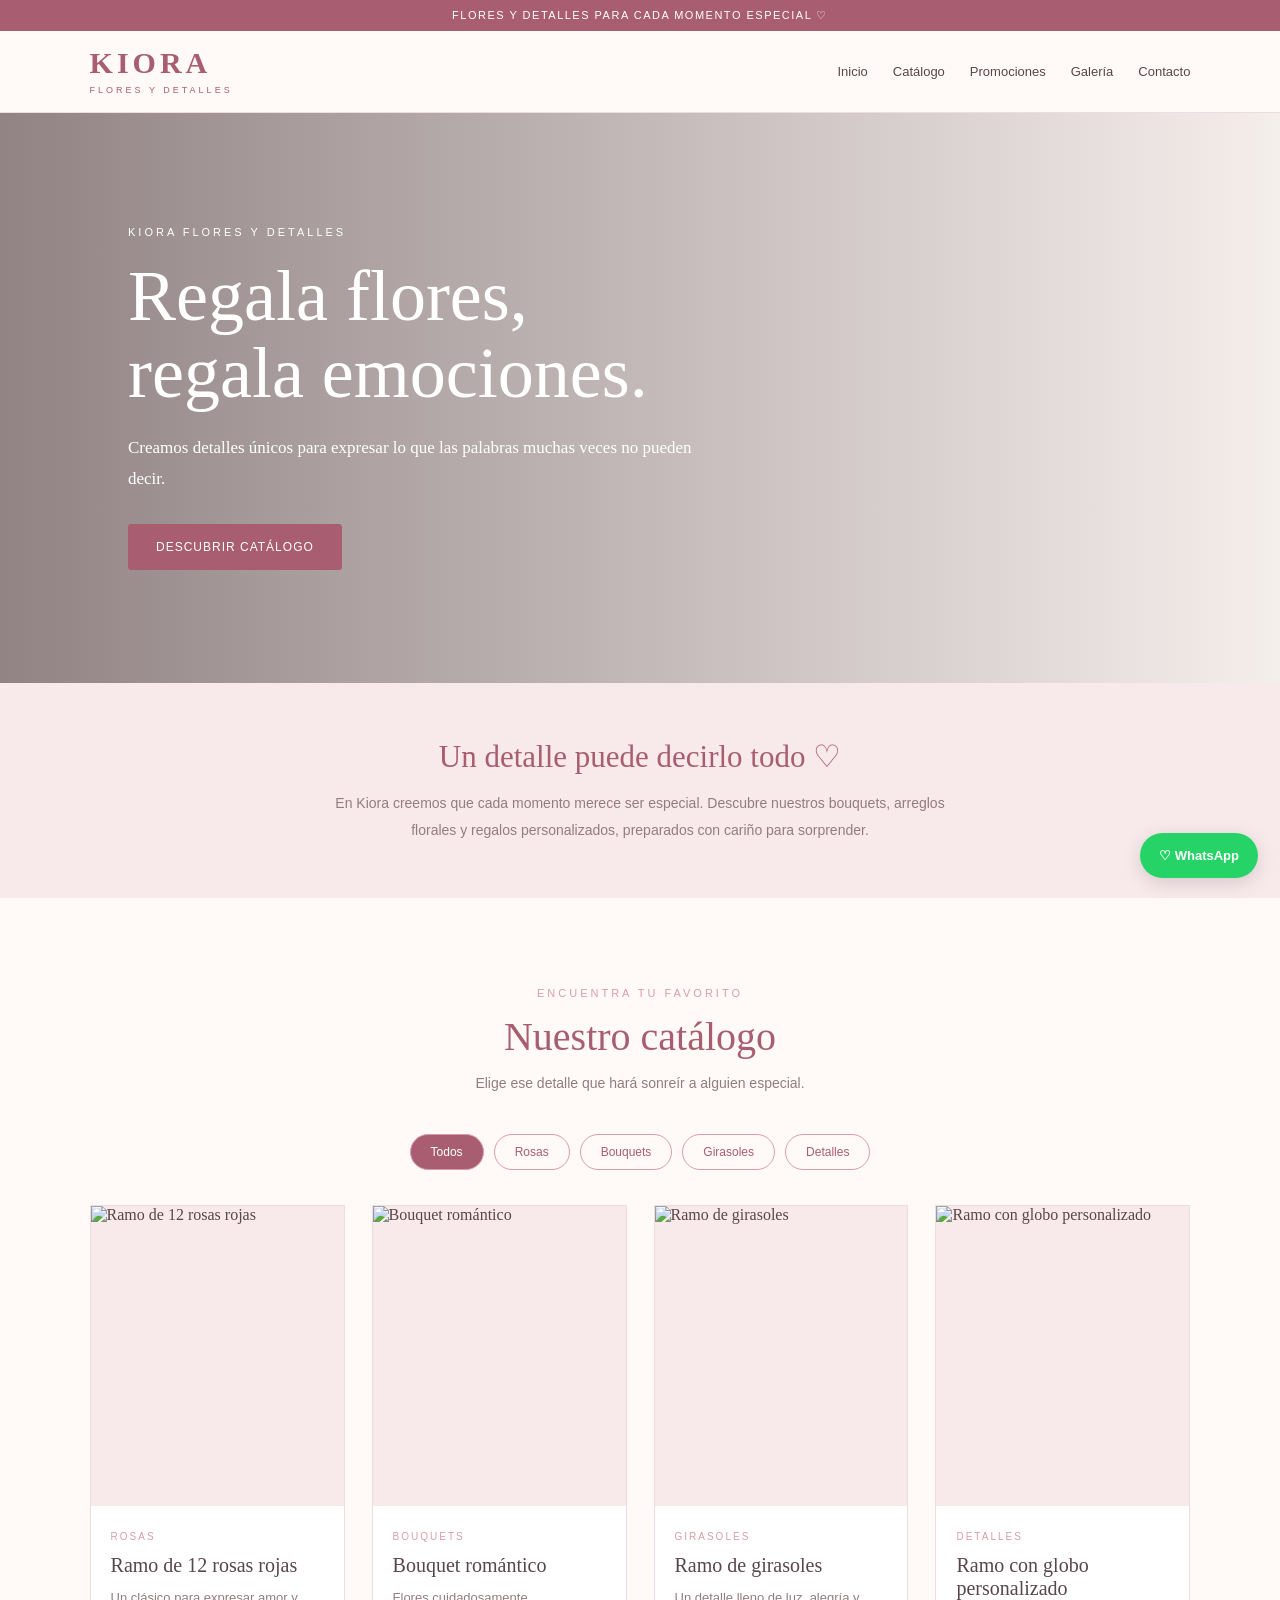
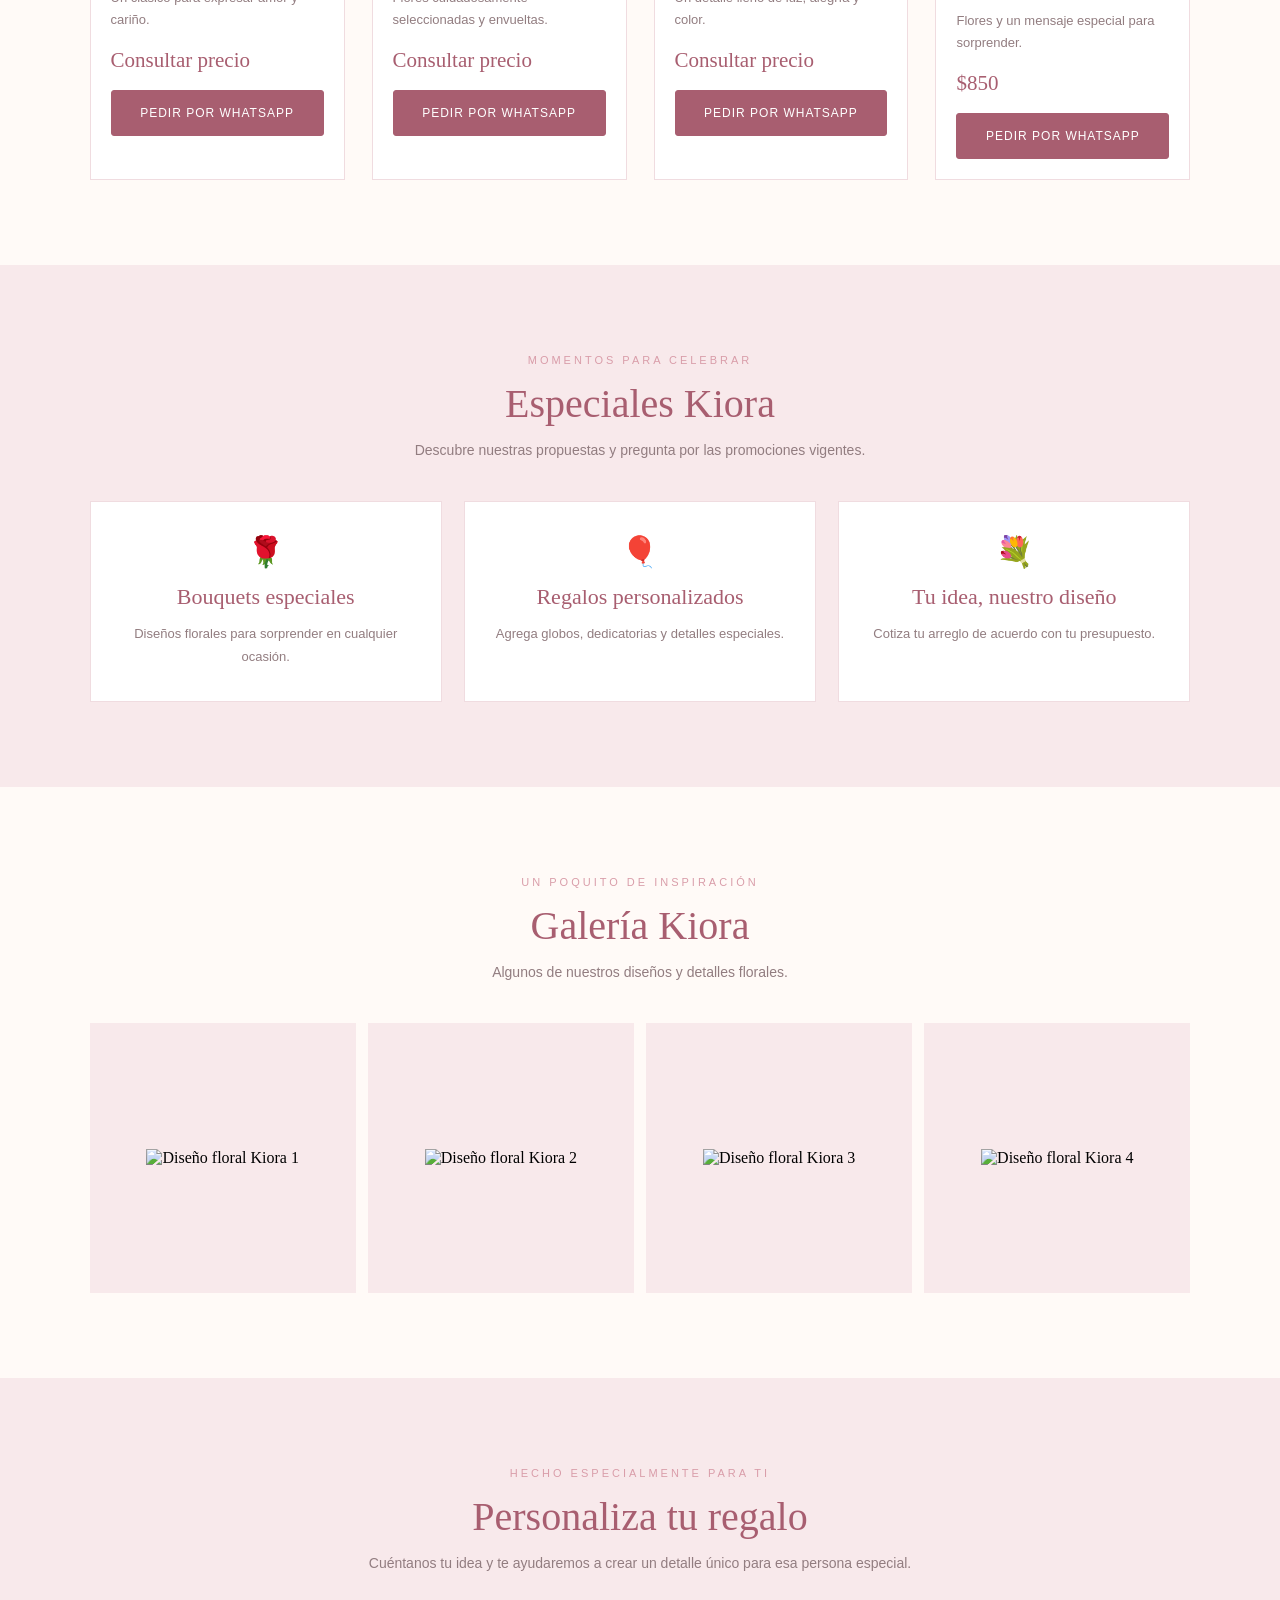
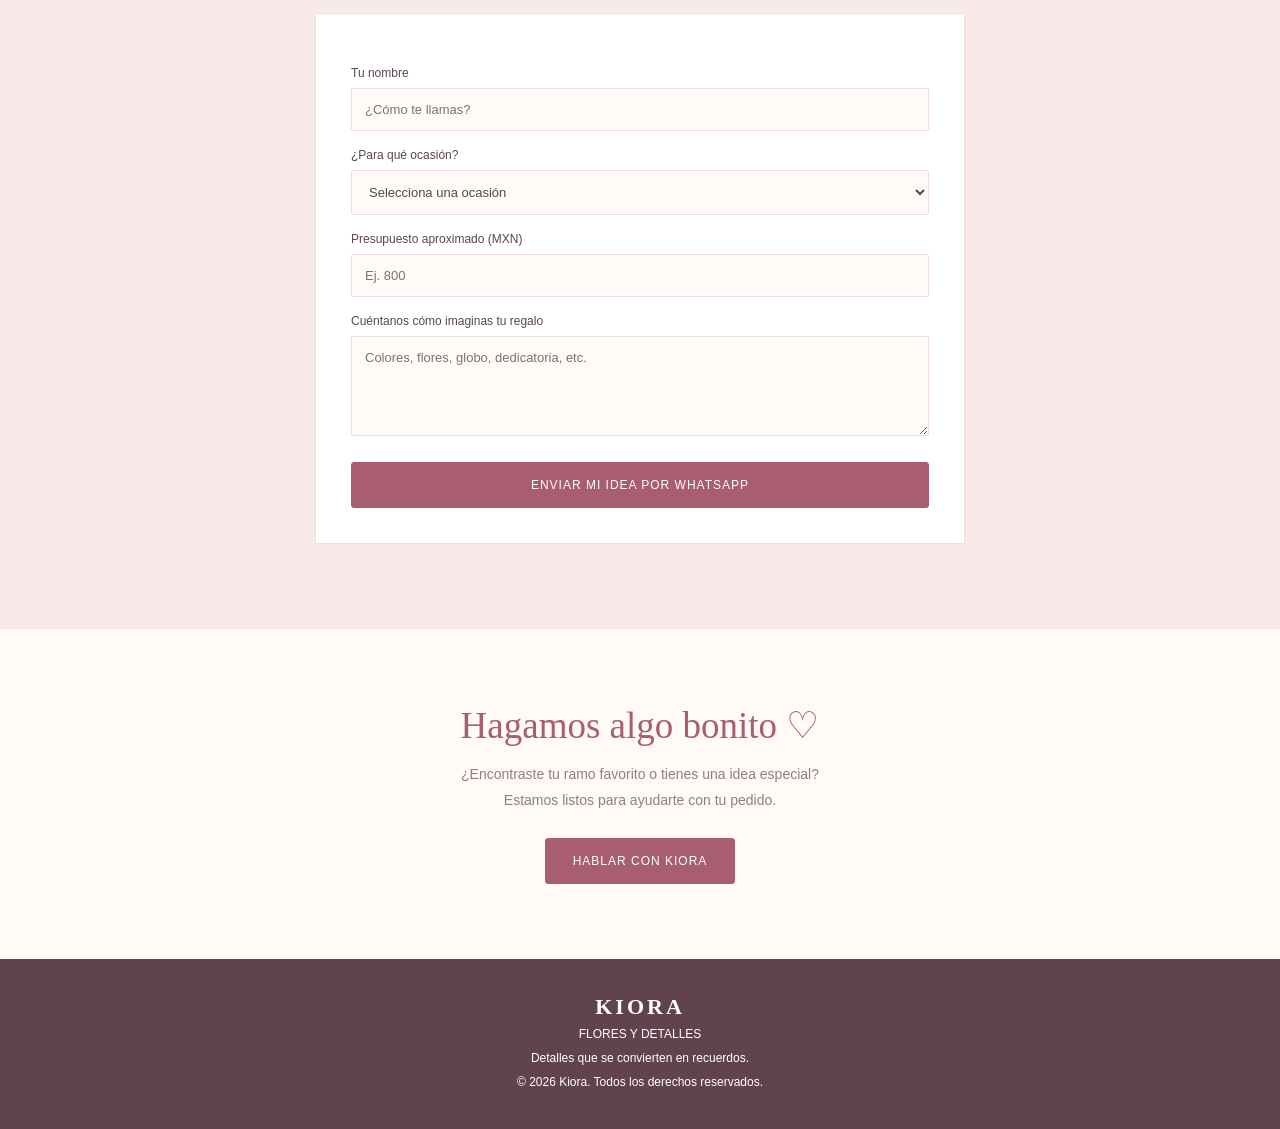
==== commit 5fbc78d7: "Add files via upload" ====
--- a/index.html
+++ b/index.html
@@ -1,579 +1,319 @@
 <!DOCTYPE html>
 <html lang="es">
 <head>
-<meta charset="UTF-8">
-<meta name="viewport" content="width=device-width, initial-scale=1.0">
-<title>Kiora | Flores y Detalles — Ramos, bouquets y regalos personalizados</title>
-<meta name="description" content="Kiora Flores y Detalles: ramos florales, bouquets y regalos personalizados. Arma tu pedido y envíalo por WhatsApp.">
-<meta name="theme-color" content="#a85e70">
-<meta property="og:type" content="website">
-<meta property="og:title" content="Kiora | Flores y Detalles">
-<meta property="og:description" content="Ramos florales, bouquets y regalos personalizados. Cada detalle cuenta una historia.">
-<meta property="og:image" content="imagenes/portada.jpg">
-<link rel="icon" href="data:image/svg+xml,%3Csvg xmlns='http://www.w3.org/2000/svg' viewBox='0 0 100 100'%3E%3Ctext y='.9em' font-size='90'%3E🌷%3C/text%3E%3C/svg%3E">
-<link rel="preconnect" href="https://fonts.googleapis.com">
-<link rel="preconnect" href="https://fonts.gstatic.com" crossorigin>
-<link href="https://fonts.googleapis.com/css2?family=Cormorant+Garamond:wght@400;500;600&family=Jost:wght@400;500&display=swap" rel="stylesheet">
-<script type="application/ld+json">{"@context":"https://schema.org","@type":"Florist","name":"Kiora Flores y Detalles","telephone":"+529601011637","description":"Ramos florales, bouquets y regalos personalizados.","address":{"@type":"PostalAddress","streetAddress":"Calle Cuitláhuac 110, Nueva Villahermosa","addressLocality":"Villahermosa","addressRegion":"Tabasco","addressCountry":"MX"},"areaServed":"Villahermosa, Tabasco","sameAs":["https://www.facebook.com/FloresKiora1226","https://www.instagram.com/floreskiora"]}</script>
-<style>
-:root{--rose:#a85e70;--rose-d:#874858;--pink:#d99da9;--blush:#f8e9eb;--cream:#fffaf7;--ink:#4a3639;--muted:#7a6568;--leaf:#6d7a60;--line:#f0dce0;--serif:"Cormorant Garamond",Georgia,serif;--sans:"Jost",Arial,sans-serif}
-*{margin:0;padding:0;box-sizing:border-box}
-html{scroll-behavior:smooth;scroll-padding-top:90px}
-body{background:var(--cream);color:var(--ink);font:16px/1.6 var(--sans)}
-a{color:inherit;text-decoration:none}
-button,input,select,textarea{font:inherit;color:inherit}
-:focus-visible{outline:3px solid var(--pink);outline-offset:2px}
-.topbar{background:var(--rose);color:#fff;text-align:center;padding:8px 12px;font-size:13px}
-header{position:sticky;top:0;z-index:30;background:rgba(255,250,247,.96);backdrop-filter:blur(8px);border-bottom:1px solid var(--line);padding:8px 6%;display:flex;align-items:center;justify-content:space-between;gap:16px}
-.logo img{display:block;height:72px;width:auto;max-width:210px;object-fit:contain}
-nav{display:flex;align-items:center;gap:26px;font-size:15px}
-nav a:hover{color:var(--rose)}
-.hbtns{display:flex;align-items:center;gap:10px}
-.cart-btn,.menu{background:none;border:1px solid var(--pink);border-radius:30px;padding:8px 16px;cursor:pointer;color:var(--rose);font-size:14px}
-.cart-btn:hover,.menu:hover{background:var(--blush)}
-.cart-btn b{background:var(--rose);color:#fff;border-radius:20px;padding:1px 8px;margin-left:6px;font-weight:500}
-.menu{display:none}
-.btn{display:inline-block;background:var(--rose);color:#fff;padding:13px 26px;border:1px solid var(--rose);border-radius:3px;font-size:15px;cursor:pointer;transition:background .25s}
-.btn:hover{background:var(--rose-d);border-color:var(--rose-d)}
-.btn.ghost{background:transparent;color:#fff;border-color:#fff}
-.btn.ghost:hover{background:rgba(255,255,255,.18)}
-.btn.line{background:transparent;color:var(--rose)}
-.btn.line:hover{background:var(--blush)}
-.hero{position:relative;isolation:isolate;min-height:620px;color:#fff;overflow:hidden;background:linear-gradient(135deg,#5e3040,#a85e70 62%,#d99da9)}
-.bgi{position:absolute;inset:0;width:100%;height:100%;object-fit:cover;z-index:-1}
-.collage{position:relative;width:min(440px,38vw);height:470px;flex-shrink:0}
-.collage img{position:absolute;width:62%;aspect-ratio:4/5;object-fit:cover;border:7px solid #fff;box-shadow:0 18px 44px #0006;background:var(--blush)}
-.collage img:nth-child(1){left:0;top:34px;transform:rotate(-5deg)}
-.collage img:nth-child(2){right:0;top:0;transform:rotate(4deg);z-index:1}
-.collage img:nth-child(3){left:20%;bottom:0;transform:rotate(-1deg);z-index:2}
-.slide{position:absolute;inset:0;display:flex;align-items:center;justify-content:space-between;gap:40px;padding:70px 8% 90px;opacity:0;visibility:hidden;transition:opacity .9s,visibility .9s}
-.slide.on{opacity:1;visibility:visible}
-.slide .bg{position:absolute;inset:0;background:var(--img) center/cover;z-index:-1}
-.slide.blur .bg{filter:blur(26px) brightness(.75);transform:scale(1.12)}
-.slide::after{content:"";position:absolute;inset:0;background:linear-gradient(90deg,rgba(48,25,31,.66),rgba(48,25,31,.08));z-index:-1}
-.hero-in{animation:none}
-.slide.on .hero-in{animation:rise .9s both}
-.hero h2{font:500 clamp(46px,7vw,84px)/1.02 var(--serif);margin-bottom:20px}
-.tag{display:inline-block;margin-bottom:14px;background:rgba(255,250,247,.93);color:var(--rose);border-radius:30px;padding:3px 14px;font-size:14px}
-.photo{width:min(340px,32vw);aspect-ratio:4/5;object-fit:cover;border:8px solid #fff;box-shadow:0 20px 50px #0006;flex-shrink:0;transform:rotate(2deg);background:var(--blush)}
-.dots{position:absolute;left:0;right:0;bottom:26px;display:flex;justify-content:center;gap:10px;z-index:2}
-.dots button{width:11px;height:11px;border-radius:10px;border:1px solid #fff;background:transparent;cursor:pointer;padding:0;transition:width .3s}
-.dots button.on{background:#fff;width:30px}
-.arr{position:absolute;top:50%;transform:translateY(-50%);z-index:2;width:44px;height:44px;border-radius:50%;border:0;background:rgba(255,255,255,.18);color:#fff;font-size:26px;cursor:pointer}
-.arr:hover{background:rgba(255,255,255,.32)}
-.slide.light{background:var(--cream);color:var(--ink)}
-.slide.light::after{display:none}
-.slide.light .blob{position:absolute;right:6%;top:50%;width:min(520px,36vw);aspect-ratio:1;transform:translateY(-52%);border-radius:50%;background:var(--blush)}
-.slide.light .hero-in{position:relative}
-.slide.light h1{color:#5e3040}
-.slide.light p{color:var(--muted)}
-.slide.light .btn.line{border-color:var(--rose-d);color:var(--rose-d)}
-.slide.light .btn.line:hover{background:var(--blush)}
-.facts{display:flex;gap:30px;list-style:none;margin-top:30px;padding-top:22px;border-top:1px solid var(--line);font-size:14px;color:var(--muted)}
-.facts b{display:block;font-weight:500;font-size:16px;color:var(--ink)}
-.arches{position:relative;width:min(520px,38vw);height:500px;flex-shrink:0}
-.arches img{position:absolute;object-fit:cover;background:var(--blush)}
-.arches .a1{left:0;top:0;width:60%;height:92%;border-radius:999px 999px 0 0}
-.arches .a2{right:0;top:18%;width:48%;height:72%;border-radius:999px 999px 0 0;border:8px solid var(--cream);box-sizing:border-box}
-.chip{position:absolute;background:#fff;border:1px solid var(--line);padding:10px 16px;box-shadow:0 10px 28px rgba(168,94,112,.18);font-size:14px;color:var(--rose)}
-.chip b{display:block;font:500 22px/1.1 var(--serif);color:var(--ink)}
-.chip.c1{left:-24px;bottom:16%}.chip.c2{right:-8px;bottom:-4px}
-.hero.lt .arr{background:rgba(135,72,88,.14);color:var(--rose-d)}
-.hero.lt .arr:hover{background:rgba(135,72,88,.26)}
-.hero.lt .dots button{border-color:var(--rose-d)}
-.hero.lt .dots button.on{background:var(--rose-d)}
-.arr.l{left:14px}.arr.r{right:14px}
-.hero-in{max-width:620px;animation:rise .9s ease both}
-@keyframes rise{from{opacity:0;transform:translateY(18px)}}
-.hero h1{font:500 clamp(46px,7vw,84px)/1.02 var(--serif);margin-bottom:20px}
-.hero p{font-size:19px;max-width:480px;margin-bottom:30px}
-.hero .btns{display:flex;gap:12px;flex-wrap:wrap;margin-bottom:34px}
-.chips{display:flex;gap:10px;flex-wrap:wrap;list-style:none;font-size:14px}
-.chips li{border:1px solid rgba(255,255,255,.55);border-radius:30px;padding:5px 15px;background:rgba(255,255,255,.1)}
-.intro{background:var(--blush);text-align:center;padding:56px 20px}
-.intro h2,.head h2,.contact h2{font:500 clamp(32px,4.5vw,46px)/1.15 var(--serif);color:var(--rose)}
-.intro p{max-width:680px;margin:14px auto 0;color:var(--muted)}
-.sec{padding:84px 6%}
-.head{text-align:center;margin-bottom:34px}
-.head p{color:var(--muted);max-width:560px;margin:10px auto 0}
-.tools{display:flex;gap:12px;flex-wrap:wrap;justify-content:center;align-items:center;margin-bottom:12px}
-.tools input,.tools select{padding:10px 16px;border:1px solid var(--line);border-radius:30px;background:#fff;font-size:14px;min-width:200px}
-.filters{display:flex;gap:8px;flex-wrap:wrap;justify-content:center;margin-bottom:14px}
-.filter{padding:8px 18px;border:1px solid var(--pink);background:transparent;color:var(--rose);border-radius:30px;cursor:pointer;font-size:14px}
-.filter.on,.filter:hover{background:var(--rose);color:#fff}
-.count{text-align:center;color:var(--muted);font-size:14px;margin-bottom:26px}
-.products{display:grid;grid-template-columns:repeat(auto-fill,minmax(250px,1fr));gap:26px;max-width:1280px;margin:auto}
-.product{background:#fff;border:1px solid var(--line);display:flex;flex-direction:column;transition:transform .3s,box-shadow .3s}
-.product:hover{transform:translateY(-4px);box-shadow:0 12px 30px rgba(168,94,112,.12)}
-.pimg{position:relative;aspect-ratio:4/5;background:linear-gradient(135deg,var(--blush),var(--cream));overflow:hidden;cursor:zoom-in;border:0;padding:0;width:100%;display:block}
-.pimg img{width:100%;height:100%;object-fit:cover;transition:transform .5s}
-.product:hover .pimg img{transform:scale(1.04)}
-.pimg i{position:absolute;left:12px;top:12px;background:rgba(255,250,247,.94);color:var(--rose);border-radius:20px;padding:2px 12px;font-size:12px;font-style:normal}
-.pinfo{padding:18px 20px 20px;display:flex;flex-direction:column;flex:1}
-.cat{font-size:13px;color:var(--leaf)}
-.product h3{font:500 24px/1.15 var(--serif);margin:4px 0 8px}
-.pdesc{color:var(--muted);font-size:14px;flex:1}
-.price{font:500 25px var(--serif);color:var(--rose);margin:14px 0}
-.row{display:flex;gap:8px}
-.row .btn{flex:1;text-align:center;padding:11px 8px;font-size:14px}
-.empty{grid-column:1/-1;text-align:center;color:var(--muted);padding:40px 0}
-.how{background:var(--blush)}
-.steps{display:grid;grid-template-columns:repeat(auto-fit,minmax(210px,1fr));gap:18px;max-width:1080px;margin:auto;list-style:none;counter-reset:s}
-.steps li{background:#fff;border:1px solid var(--line);padding:26px 22px;counter-increment:s}
-.steps li::before{content:counter(s);display:grid;place-items:center;width:38px;height:38px;border-radius:50%;background:var(--rose);color:#fff;font:500 21px var(--serif);margin-bottom:14px}
-.steps h3{font:500 23px var(--serif);color:var(--rose);margin-bottom:6px}
-.steps p{font-size:14px;color:var(--muted)}
-.form-wrap{max-width:680px;margin:auto;background:#fff;border:1px solid var(--line);padding:36px}
-.form-wrap label,.dr label{display:block;font-size:14px;margin:16px 0 6px}
-.form-wrap input,.form-wrap select,.form-wrap textarea,.dr input,.dr select{width:100%;padding:12px;border:1px solid var(--line);background:var(--cream);border-radius:2px;font-size:15px}
-.form-wrap textarea{min-height:110px;resize:vertical}
-.g2{display:grid;grid-template-columns:1fr 1fr;gap:14px}
-.form-wrap .btn{width:100%;margin-top:22px}
-.faq{max-width:760px;margin:auto}
-details{background:#fff;border:1px solid var(--line);margin-bottom:10px}
-summary{cursor:pointer;padding:16px 20px;font:500 22px var(--serif);color:var(--rose);list-style:none;display:flex;justify-content:space-between;gap:12px}
-summary::after{content:"+";font-size:26px;line-height:1}
-details[open] summary::after{content:"–"}
-details p{padding:0 20px 18px;color:var(--muted);font-size:15px}
-.contact{text-align:center;padding:80px 20px;background:var(--blush)}
-.contact p{color:var(--muted);margin:14px 0 26px}
-footer{background:#61444b;color:#fff;text-align:center;padding:38px 16px;font-size:14px;line-height:2}
-footer strong{font:600 28px var(--serif);letter-spacing:4px}
-.envios{display:grid;grid-template-columns:1fr 1fr;gap:22px;max-width:1040px;margin:auto}
-.calc,.mapbox{background:#fff;border:1px solid var(--line);padding:28px}
-.calc h3{font:500 26px var(--serif);color:var(--rose)}
-.calc select{width:100%;padding:12px;border:1px solid var(--line);background:var(--cream);border-radius:2px;font-size:15px}
-.calc label{display:block;font-size:14px;margin:14px 0 6px}
-.res{font-size:18px;margin:16px 0;padding:14px;background:var(--blush);text-align:center}
-.zlist{list-style:none;margin-bottom:14px;font-size:14px}
-.zlist small{color:var(--muted)}
-.zlist li{display:flex;justify-content:space-between;gap:12px;padding:8px 0;border-bottom:1px dashed var(--line)}
-.calc .btn{width:100%;text-align:center;margin-top:12px}
-.mapbox iframe{width:100%;height:240px;border:0;margin-bottom:14px;background:var(--blush)}
-.mapbox p{font-size:14px;color:var(--muted)}
-.social{display:flex;gap:10px;flex-wrap:wrap;justify-content:center;margin-top:16px}
-.social a{border:1px solid var(--pink);color:var(--rose);border-radius:30px;padding:7px 18px;font-size:14px}
-.social a:hover{background:var(--blush)}
-footer .social a{color:#fff;border-color:rgba(255,255,255,.5)}
-footer .social a:hover{background:rgba(255,255,255,.12)}
-.dfoot{max-height:64%;overflow:auto}
-.wa{position:fixed;right:20px;bottom:20px;z-index:25;background:#1fa855;color:#fff;border-radius:50px;padding:13px 20px;font-weight:500;font-size:15px;box-shadow:0 5px 20px #0003}
-.veil{position:fixed;inset:0;background:rgba(30,20,23,.55);z-index:55;opacity:0;visibility:hidden;transition:.3s}
-.veil.on{opacity:1;visibility:visible}
-.dr{position:fixed;top:0;right:0;height:100%;width:min(420px,100%);background:#fff;z-index:60;display:flex;flex-direction:column;transform:translateX(100%);visibility:hidden;transition:transform .3s,visibility .3s}
-.dr.on{transform:none;visibility:visible}
-.dr header{position:static;background:#fff;padding:16px 20px;backdrop-filter:none}
-.dr h2{font:500 28px var(--serif);color:var(--rose)}
-.x{background:none;border:0;font-size:32px;line-height:1;cursor:pointer;color:var(--muted)}
-.items{flex:1;overflow:auto;padding:6px 20px;list-style:none}
-.items li{display:flex;gap:12px;align-items:center;padding:12px 0;border-bottom:1px solid var(--line)}
-.items img{width:56px;height:56px;object-fit:cover;background:var(--blush)}
-.items .n{flex:1;font-size:14px;line-height:1.3}
-.items .n small{display:block;color:var(--rose)}
-.qty{display:flex;align-items:center;gap:6px}
-.qty button{width:28px;height:28px;border-radius:50%;border:1px solid var(--pink);background:none;color:var(--rose);cursor:pointer}
-.dfoot{padding:16px 20px 20px;border-top:1px solid var(--line);background:var(--cream)}
-.tot{display:flex;justify-content:space-between;font:500 24px var(--serif);margin-bottom:4px}
-.note{font-size:13px;color:var(--muted)}
-.dfoot .btn{width:100%;margin-top:14px}
-.clear-btn{background:none;border:0;color:var(--muted);font-size:13px;text-decoration:underline;cursor:pointer;padding:0}
-.clear-btn:hover{color:var(--rose)}
-.lb{display:none;position:fixed;inset:0;background:rgba(30,20,23,.93);z-index:70;flex-direction:column;justify-content:center;align-items:center;padding:20px;gap:12px}
-.lb.on{display:flex}
-.lb img{max-width:92%;max-height:74vh;object-fit:contain}
-.lb p{color:#fff;text-align:center}
-.lb .x{position:absolute;top:14px;right:20px;color:#fff;font-size:40px}
-.lb .nav{position:absolute;top:50%;background:rgba(255,255,255,.14);color:#fff;border:0;width:46px;height:46px;border-radius:50%;font-size:26px;cursor:pointer}
-.lb .pv{left:14px}.lb .nx{right:14px}
-.toast{position:fixed;left:50%;bottom:84px;transform:translate(-50%,20px);background:var(--ink);color:#fff;padding:10px 20px;border-radius:30px;font-size:14px;opacity:0;pointer-events:none;transition:.3s;z-index:80}
-.toast.on{opacity:1;transform:translate(-50%,0)}
-@media(max-width:820px){
-header{padding:8px 4%;flex-wrap:wrap}
-.logo img{height:56px}
-.menu{display:block}
-nav{display:none;order:3;width:100%;flex-direction:column;gap:0;padding-bottom:8px}
-nav.on{display:flex}
-nav a{padding:12px 0;border-top:1px solid var(--line);width:100%}
-.hero{min-height:560px}.slide{padding:48px 7% 84px}.arr,.collage,.arches,.slide.light .blob{display:none}
-.slide{flex-direction:column;justify-content:center;align-items:flex-start;gap:22px}
-.hero h1,.hero h2{font-size:clamp(38px,10vw,54px);margin-bottom:12px}
-.hero p{font-size:16px;margin-bottom:18px}
-.hero .btns{margin-bottom:18px}
-.photo{display:block;width:150px;aspect-ratio:4/5;border-width:5px;align-self:flex-end;margin-top:-12px}
-.facts{flex-wrap:wrap;gap:14px 24px}
-.sec{padding:60px 5%}
-.form-wrap{padding:22px}
-.g2,.envios{grid-template-columns:1fr}
-}
-@media(prefers-reduced-motion:reduce){*{animation:none!important;transition:none!important;scroll-behavior:auto!important}}
-</style>
+  <meta charset="UTF-8">
+  <meta name="viewport" content="width=device-width, initial-scale=1.0">
+  <title>Kiora | Flores y Detalles</title>
+  <meta name="description" content="Kiora Flores y Detalles. Bouquets, rosas, arreglos florales y regalos personalizados en Villahermosa, Tabasco.">
+  <style>
+    :root {
+      --pink:#d99da9; --pink-light:#f8e9eb; --rose:#a85e70;
+      --cream:#fffaf7; --white:#fff; --text:#59464a;
+      --muted:#927d80; --green:#77836a; --border:#f0dce0;
+    }
+    *{margin:0;padding:0;box-sizing:border-box}
+    html{scroll-behavior:smooth}
+    body{background:var(--cream);color:var(--text);font-family:Georgia,serif}
+    button,input,textarea,select{font:inherit}
+    a{text-decoration:none;color:inherit}
+    .topbar{background:var(--rose);color:white;text-align:center;padding:9px 12px;font:11px Arial,sans-serif;letter-spacing:1.5px}
+    header{background:rgba(255,250,247,.97);padding:17px 7%;display:flex;align-items:center;justify-content:space-between;gap:20px;position:sticky;top:0;z-index:10;border-bottom:1px solid var(--border)}
+    .logo{color:var(--rose);font-size:30px;letter-spacing:4px;font-weight:bold;line-height:1}
+    .logo small{display:block;text-align:center;font:9px Arial,sans-serif;letter-spacing:3px;margin-top:7px}
+    nav{display:flex;align-items:center;gap:25px;font:13px Arial,sans-serif}
+    nav a:hover{color:var(--rose)}
+    .hero{min-height:570px;background:linear-gradient(90deg,rgba(48,25,31,.53),rgba(48,25,31,.05)),url("imagenes/portada.jpg") center/cover no-repeat;display:flex;align-items:center;padding:70px 10%;color:white}
+    .hero-content{max-width:570px}
+    .eyebrow{text-transform:uppercase;letter-spacing:3px;font:11px Arial,sans-serif;margin-bottom:20px}
+    .hero h1{font-size:clamp(42px,6vw,72px);font-weight:normal;line-height:1.08;margin-bottom:20px}
+    .hero p{font-size:17px;line-height:1.8;margin-bottom:30px}
+    .btn{display:inline-block;background:var(--rose);color:white;padding:15px 27px;border:1px solid var(--rose);border-radius:3px;font:12px Arial,sans-serif;letter-spacing:1px;cursor:pointer;transition:.25s}
+    .btn:hover{background:#874858;border-color:#874858}
+    .section{padding:85px 7%}
+    .section-heading{text-align:center;margin-bottom:38px}
+    .section-heading span{color:var(--pink);font:11px Arial,sans-serif;letter-spacing:3px;text-transform:uppercase}
+    .section-heading h2{font-size:clamp(29px,4vw,40px);font-weight:normal;color:var(--rose);margin:12px 0}
+    .section-heading p{font:14px Arial,sans-serif;color:var(--muted);line-height:1.7}
+    .intro{background:var(--pink-light);text-align:center;padding:55px 20px}
+    .intro h2{font-size:31px;font-weight:normal;color:var(--rose);margin-bottom:15px}
+    .intro p{max-width:650px;margin:auto;font:14px Arial,sans-serif;line-height:1.9;color:var(--muted)}
+    .filters{display:flex;justify-content:center;gap:10px;flex-wrap:wrap;margin-bottom:35px}
+    .filter{padding:10px 20px;border:1px solid var(--pink);background:transparent;color:var(--rose);border-radius:30px;cursor:pointer;font:12px Arial,sans-serif}
+    .filter.active,.filter:hover{background:var(--rose);color:white}
+    .products{display:grid;grid-template-columns:repeat(auto-fit,minmax(235px,1fr));gap:27px}
+    .product{background:white;border:1px solid var(--border);transition:.3s;overflow:hidden}
+    .product:hover{transform:translateY(-5px);box-shadow:0 10px 30px rgba(168,94,112,.10)}
+    .product-image{height:300px;background:var(--pink-light);overflow:hidden}
+    .product-image img{width:100%;height:100%;object-fit:cover;transition:transform .5s}
+    .product:hover img{transform:scale(1.04)}
+    .product-info{padding:20px}
+    .product-category{font:10px Arial,sans-serif;color:var(--pink);letter-spacing:2px;text-transform:uppercase}
+    .product h3{font-size:20px;font-weight:normal;margin:10px 0}
+    .product-description{color:var(--muted);font:13px Arial,sans-serif;line-height:1.7;min-height:44px}
+    .price{display:block;color:var(--rose);font-size:21px;margin:17px 0}
+    .product .btn{display:block;text-align:center}
+    .promotions{background:var(--pink-light)}
+    .promo-grid{display:grid;grid-template-columns:repeat(auto-fit,minmax(240px,1fr));gap:22px}
+    .promo-card{background:white;padding:32px 25px;text-align:center;border:1px solid var(--border)}
+    .promo-card .flower{font-size:30px;margin-bottom:15px}
+    .promo-card h3{color:var(--rose);font-size:22px;font-weight:normal;margin-bottom:12px}
+    .promo-card p{color:var(--muted);font:13px Arial,sans-serif;line-height:1.8}
+    .gallery{display:grid;grid-template-columns:repeat(4,1fr);gap:12px}
+    .gallery-item{height:270px;overflow:hidden;cursor:pointer;background:var(--pink-light);border:0;padding:0}
+    .gallery-item img{width:100%;height:100%;object-fit:cover;transition:.4s}
+    .gallery-item:hover img{transform:scale(1.07)}
+    .custom-order{background:#f8e9eb}
+    .form-wrap{max-width:650px;margin:auto;background:white;padding:35px;border:1px solid var(--border)}
+    .form-wrap label{display:block;font:12px Arial,sans-serif;color:var(--text);margin:17px 0 8px}
+    .form-wrap input,.form-wrap select,.form-wrap textarea{width:100%;padding:13px;border:1px solid var(--border);background:var(--cream);outline-color:var(--pink);color:var(--text);font:13px Arial,sans-serif;border-radius:2px}
+    .form-wrap textarea{resize:vertical;min-height:100px}
+    .form-wrap .btn{width:100%;margin-top:22px}
+    .contact{text-align:center;padding:75px 20px;background:var(--cream)}
+    .contact h2{color:var(--rose);font-size:37px;font-weight:normal;margin-bottom:15px}
+    .contact p{color:var(--muted);font:14px Arial,sans-serif;line-height:1.8;margin-bottom:25px}
+    footer{background:#61444b;color:white;text-align:center;padding:35px 15px;font:12px Arial,sans-serif;line-height:2}
+    footer strong{font:bold 22px Georgia,serif;letter-spacing:3px}
+    .whatsapp-float{position:fixed;right:22px;bottom:22px;z-index:20;background:#25D366;color:white;border-radius:50px;padding:15px 19px;font:bold 13px Arial,sans-serif;box-shadow:0 5px 20px #0002}
+    .lightbox{display:none;position:fixed;inset:0;background:rgba(30,20,23,.92);z-index:50;justify-content:center;align-items:center;padding:25px}
+    .lightbox.open{display:flex}
+    .lightbox img{max-width:95%;max-height:85vh;object-fit:contain}
+    .lightbox button{position:absolute;top:20px;right:25px;background:none;color:white;border:none;font-size:35px;cursor:pointer}
+    @media(max-width:700px){
+      header{flex-direction:column;padding:16px}
+      nav{gap:15px;flex-wrap:wrap;justify-content:center}
+      nav a{font-size:12px}
+      .hero{min-height:480px;padding:55px 8%;background-position:center}
+      .section{padding:60px 6%}
+      .gallery{grid-template-columns:repeat(2,1fr)}
+      .gallery-item{height:210px}
+      .form-wrap{padding:22px}
+    }
+    @media(max-width:380px){.products{grid-template-columns:1fr}}
+  </style>
 </head>
 <body>
-<div class="topbar">Flores y detalles para cada momento especial ♡</div>
-<header>
-  <a href="#inicio" class="logo" aria-label="Kiora Flores y Detalles"><img src="imagenes/Kiora.png" alt="Logo de Kiora Flores y Detalles"></a>
-  <nav id="nav">
-    <a href="#catalogo">Catálogo</a><a href="#como">Cómo pedir</a><a href="#envios">Envíos</a><a href="#personalizado">Personalizados</a><a href="#preguntas">Preguntas</a><a href="#contacto">Contacto</a>
-  </nav>
-  <div class="hbtns">
-    <button class="cart-btn" id="openCart" type="button">Mi pedido<b id="cnt">0</b></button>
-    <button class="menu" id="menu" type="button" aria-expanded="false" aria-controls="nav">Menú</button>
+  <div class="topbar">FLORES Y DETALLES PARA CADA MOMENTO ESPECIAL ♡</div>
+  <header>
+    <a href="#inicio" class="logo">KIORA<small>FLORES Y DETALLES</small></a>
+    <nav>
+      <a href="#inicio">Inicio</a><a href="#catalogo">Catálogo</a>
+      <a href="#promociones">Promociones</a><a href="#galeria">Galería</a>
+      <a href="#contacto">Contacto</a>
+    </nav>
+  </header>
+
+  <main>
+    <section class="hero" id="inicio">
+      <div class="hero-content">
+        <div class="eyebrow">Kiora Flores y Detalles</div>
+        <h1>Regala flores,<br>regala emociones.</h1>
+        <p>Creamos detalles únicos para expresar lo que las palabras muchas veces no pueden decir.</p>
+        <a href="#catalogo" class="btn">DESCUBRIR CATÁLOGO</a>
+      </div>
+    </section>
+
+    <section class="intro">
+      <h2>Un detalle puede decirlo todo ♡</h2>
+      <p>En Kiora creemos que cada momento merece ser especial. Descubre nuestros bouquets, arreglos florales y regalos personalizados, preparados con cariño para sorprender.</p>
+    </section>
+
+    <section class="section" id="catalogo">
+      <div class="section-heading">
+        <span>Encuentra tu favorito</span><h2>Nuestro catálogo</h2>
+        <p>Elige ese detalle que hará sonreír a alguien especial.</p>
+      </div>
+      <div class="filters" id="filters"></div>
+      <div class="products" id="products"></div>
+    </section>
+
+    <section class="section promotions" id="promociones">
+      <div class="section-heading">
+        <span>Momentos para celebrar</span><h2>Especiales Kiora</h2>
+        <p>Descubre nuestras propuestas y pregunta por las promociones vigentes.</p>
+      </div>
+      <div class="promo-grid" id="promoGrid"></div>
+    </section>
+
+    <section class="section" id="galeria">
+      <div class="section-heading">
+        <span>Un poquito de inspiración</span><h2>Galería Kiora</h2>
+        <p>Algunos de nuestros diseños y detalles florales.</p>
+      </div>
+      <div class="gallery" id="gallery"></div>
+    </section>
+
+    <section class="section custom-order" id="personalizado">
+      <div class="section-heading">
+        <span>Hecho especialmente para ti</span><h2>Personaliza tu regalo</h2>
+        <p>Cuéntanos tu idea y te ayudaremos a crear un detalle único para esa persona especial.</p>
+      </div>
+      <form class="form-wrap" id="orderForm">
+        <label for="nombre">Tu nombre</label>
+        <input id="nombre" name="nombre" type="text" placeholder="¿Cómo te llamas?" required>
+        <label for="ocasion">¿Para qué ocasión?</label>
+        <select id="ocasion" name="ocasion" required>
+          <option value="">Selecciona una ocasión</option>
+          <option>Cumpleaños</option><option>Aniversario</option>
+          <option>San Valentín</option><option>Graduación</option>
+          <option>Declaración de amor</option><option>Otro momento especial</option>
+        </select>
+        <label for="presupuesto">Presupuesto aproximado (MXN)</label>
+        <input id="presupuesto" name="presupuesto" type="number" min="1" placeholder="Ej. 800" required>
+        <label for="idea">Cuéntanos cómo imaginas tu regalo</label>
+        <textarea id="idea" name="idea" placeholder="Colores, flores, globo, dedicatoria, etc." required></textarea>
+        <button class="btn" type="submit">ENVIAR MI IDEA POR WHATSAPP</button>
+      </form>
+    </section>
+
+    <section class="contact" id="contacto">
+      <h2>Hagamos algo bonito ♡</h2>
+      <p>¿Encontraste tu ramo favorito o tienes una idea especial?<br>Estamos listos para ayudarte con tu pedido.</p>
+      <a href="#" id="contactButton" class="btn" target="_blank" rel="noopener">HABLAR CON KIORA</a>
+    </section>
+  </main>
+
+  <footer>
+    <strong>KIORA</strong><p>FLORES Y DETALLES</p>
+    <p>Detalles que se convierten en recuerdos.</p>
+    <p>© 2026 Kiora. Todos los derechos reservados.</p>
+  </footer>
+
+  <a href="#" class="whatsapp-float" id="floatButton" target="_blank" rel="noopener">♡ WhatsApp</a>
+
+  <div class="lightbox" id="lightbox">
+    <button type="button" id="closeLightbox" aria-label="Cerrar">×</button>
+    <img src="" alt="Fotografía ampliada" id="lightboxImage">
   </div>
-</header>
-
-<main>
-  <section class="hero" id="inicio" aria-roledescription="carousel" aria-label="Ramos destacados">
-    <div id="slides"></div>
-    <button class="arr l" id="hPrev" type="button" aria-label="Anterior">‹</button>
-    <button class="arr r" id="hNext" type="button" aria-label="Siguiente">›</button>
-    <div class="dots" id="dots"></div>
-  </section>
-
-  <section class="intro">
-    <h2>Un detalle puede decirlo todo ♡</h2>
-    <p>Descubre nuestros ramos florales, bouquets y regalos personalizados. También creamos diseños especiales adaptados a tu gusto y presupuesto.</p>
-  </section>
-
-  <section class="sec" id="catalogo">
-    <div class="head">
-      <h2>Nuestro catálogo</h2>
-      <p>Agrega lo que te guste a tu pedido y envíalo completo por WhatsApp. Los precios son de referencia; confirmamos disponibilidad contigo.</p>
-    </div>
-    <div class="tools">
-      <input type="search" id="q" placeholder="Busca: girasoles, rosas, chocolates…" aria-label="Buscar en el catálogo">
-      <select id="sort" aria-label="Ordenar">
-        <option value="">Orden destacado</option><option value="asc">Precio: menor a mayor</option><option value="desc">Precio: mayor a menor</option>
-      </select>
-    </div>
-    <div class="filters" id="filters"></div>
-    <p class="count" id="count" aria-live="polite"></p>
-    <div class="products" id="products"></div>
-  </section>
-
-  <section class="sec how" id="como">
-    <div class="head"><h2>Así de fácil es pedir</h2><p>Queremos que tu detalle llegue fresco, bonito y justo como lo imaginas.</p></div>
-    <ol class="steps">
-      <li><h3>Elige o cuéntanos</h3><p>Arma tu pedido desde el catálogo o envíanos una foto de referencia para cotizar tu idea.</p></li>
-      <li><h3>Confirma por WhatsApp</h3><p>Verificamos disponibilidad, fecha y precio final contigo.</p></li>
-      <li><h3>Aparta con 50%</h3><p>El anticipo del 50% reserva tu pedido. Aceptamos transferencia y efectivo.</p></li>
-      <li><h3>Recibe tu detalle</h3><p>Liquidas el resto antes de la entrega y listo.</p></li>
-    </ol>
-  </section>
-
-  <section class="sec" id="personalizado">
-    <div class="head"><h2>Personaliza tu regalo</h2><p>Realizamos ramos y regalos personalizados adaptados a tu presupuesto. Cuéntanos tu idea.</p></div>
-    <form class="form-wrap" id="orderForm">
-      <label for="nombre">Tu nombre</label>
-      <input id="nombre" type="text" placeholder="¿Cómo te llamas?" required autocomplete="name">
-      <div class="g2">
-        <div><label for="ocasion">¿Para qué ocasión?</label>
-          <select id="ocasion" required><option value="">Selecciona una ocasión</option><option>Cumpleaños</option><option>Aniversario</option><option>San Valentín</option><option>Graduación</option><option>Declaración de amor</option><option>Otro momento especial</option></select></div>
-        <div><label for="fecha">Fecha en que lo necesitas</label><input id="fecha" type="date" required></div>
-      </div>
-      <label for="presupuesto">Presupuesto aproximado (MXN)</label>
-      <input id="presupuesto" type="number" min="1" inputmode="numeric" placeholder="Ej. 800" required>
-      <label for="idea">Cuéntanos cómo imaginas tu regalo</label>
-      <textarea id="idea" placeholder="Colores, flores, globo, dedicatoria, etc." required></textarea>
-      <button class="btn" type="submit">Enviar mi idea por WhatsApp</button>
-    </form>
-  </section>
-
-  <section class="sec" id="envios">
-    <div class="head"><h2>Entregas en Villahermosa</h2><p>Entregamos en toda la ciudad. El envío empieza en $50 y depende de la distancia desde nuestro taller.</p></div>
-    <div class="envios">
-      <div class="calc">
-        <h3>Calcula tu envío</h3>
-        <label for="zSel">¿A qué zona lo enviamos?</label><select id="zSel"></select>
-        <p class="res" id="zRes" aria-live="polite"></p>
-        <ul class="zlist" id="zList"></ul>
-        <p style="font-size:13px;color:var(--muted);margin-bottom:12px">El costo final se confirma según la ubicación exacta. Entrega urgente: +$20. En fechas de alta demanda (14 de febrero, 10 de mayo) las tarifas pueden ajustarse.</p>
-        <a class="btn" id="zWa" href="#" target="_blank" rel="noopener">Confirmar mi colonia por WhatsApp</a>
-      </div>
-      <div class="mapbox">
-        <iframe loading="lazy" title="Ubicación del taller de Kiora" src="https://www.google.com/maps?q=Cuitl%C3%A1huac+110,+Nueva+Villahermosa,+Villahermosa,+Tabasco&amp;output=embed"></iframe>
-        <p><strong>Taller Kiora</strong><br>Calle Cuitláhuac No. 110, Nueva Villahermosa, Villahermosa, Tabasco.<br>Si prefieres recoger tu pedido, avísanos antes por WhatsApp.</p>
-        <div class="social"><a href="https://www.facebook.com/FloresKiora1226" target="_blank" rel="noopener">Facebook</a><a href="https://www.instagram.com/floreskiora" target="_blank" rel="noopener">Instagram</a></div>
-      </div>
-    </div>
-  </section>
-
-  <section class="sec how" id="preguntas">
-    <div class="head"><h2>Preguntas frecuentes</h2></div>
-    <div class="faq">
-      <details><summary>¿Con cuánta anticipación debo pedir?</summary><p>Trabajamos bajo agenda para cuidar la frescura de las flores. Te sugerimos pedir con 1 o 2 días de anticipación, o más tiempo en fechas especiales.</p></details>
-      <details><summary>¿Cómo se paga?</summary><p>Solicitamos el 50% de anticipo para apartar tu pedido y el resto se liquida antes de la entrega. Aceptamos transferencias y efectivo.</p></details>
-      <details><summary>¿Los precios del catálogo son finales?</summary><p>Son precios de referencia. Antes de pagar confirmamos contigo disponibilidad, detalles y el precio final.</p></details>
-      <details><summary>¿Hacen entregas y cuánto cuestan?</summary><p>Entregamos en toda Villahermosa. El costo depende de la zona, desde $50, y una entrega urgente cuesta $20 más. También entregamos en puntos acordados como Plaza de Armas o City Center. Por ahora solo entregamos dentro de Villahermosa. Elige tu colonia en la sección de envíos para ver el costo.</p></details>
-      <details><summary>¿Puedo pasar a recoger mi pedido?</summary><p>Sí, en calle Cuitláhuac No. 110, Nueva Villahermosa. Avísanos antes por WhatsApp para tenerlo listo.</p></details>
-      <details><summary>¿Puedo pedir un diseño que no está en el catálogo?</summary><p>Sí. Envíanos una foto de referencia o llena el formulario de personalizados con tu idea y presupuesto, y te cotizamos.</p></details>
-    </div>
-  </section>
-
-  <section class="contact" id="contacto">
-    <h2>Hagamos algo bonito ♡</h2>
-    <p>¿Encontraste tu ramo favorito o tienes una idea especial?<br>Escríbele a Kiora y con gusto te atenderemos.</p>
-    <a href="#" id="contactBtn" class="btn" target="_blank" rel="noopener">Hablar con Kiora</a>
-    <div class="social"><a href="https://www.facebook.com/FloresKiora1226" target="_blank" rel="noopener">Facebook</a><a href="https://www.instagram.com/floreskiora" target="_blank" rel="noopener">Instagram</a></div>
-  </section>
-</main>
-
-<footer>
-  <strong>KIORA</strong><p>Flores y detalles</p>
-  <p>Cada detalle cuenta una historia.</p>
-  <div class="social"><a href="https://www.facebook.com/FloresKiora1226" target="_blank" rel="noopener">Facebook</a><a href="https://www.instagram.com/floreskiora" target="_blank" rel="noopener">Instagram</a></div>
-  <p>© 2026 Kiora. Todos los derechos reservados.</p>
-</footer>
-
-<a href="#" class="wa" id="waFloat" target="_blank" rel="noopener">♡ WhatsApp</a>
-
-<div class="veil" id="veil"></div>
-<aside class="dr" id="drawer" aria-label="Mi pedido">
-  <header><h2>Mi pedido</h2><button type="button" class="clear-btn" id="clearCart" aria-label="Vaciar pedido">Vaciar</button><button class="x" id="closeCart" type="button" aria-label="Cerrar pedido">×</button></header>
-  <ul class="items" id="items"></ul>
-  <div class="dfoot">
-    <div class="g2"><div><label for="cNombre">Tu nombre</label><input id="cNombre" autocomplete="name"></div><div><label for="cFecha">Para el día</label><input id="cFecha" type="date"></div></div>
-    <label for="cEntrega">¿Entrega o recoges?</label>
-    <select id="cEntrega"><option value="Entrega a domicilio">Entrega a domicilio o punto acordado</option><option>Paso a recoger</option></select>
-    <div id="zonaWrap"><label for="cZona">Tu zona</label><select id="cZona"></select><label style="display:flex;gap:8px;align-items:center"><input type="checkbox" id="cUrg" style="width:auto"> Entrega urgente (+$20)</label></div>
-    <div class="tot" style="margin-top:16px"><span>Total de referencia</span><span id="total">$0</span></div>
-    <p class="note" id="totNote"></p>
-    <a class="btn" id="sendCart" href="#" target="_blank" rel="noopener">Enviar pedido por WhatsApp</a>
-  </div>
-</aside>
-
-<div class="lb" id="lb" role="dialog" aria-modal="true" aria-label="Foto ampliada">
-  <button class="x" id="lbClose" type="button" aria-label="Cerrar">×</button>
-  <button class="nav pv" id="lbPrev" type="button" aria-label="Anterior">‹</button>
-  <img src="" alt="" id="lbImg" onerror="fb(this)">
-  <p id="lbCap"></p>
-  <button class="nav nx" id="lbNext" type="button" aria-label="Siguiente">›</button>
-</div>
-<div class="toast" id="toast" role="status"></div>
-
-<script>
-// WhatsApp de atención. Cámbialo aquí si el número ya no es el correcto.
-const WHATSAPP="529601011637";
-const R="Ramos florales",B="Bouquets",G="Regalos y detalles";
-const P=(nombre,categoria,descripcion,precio,imagen)=>({nombre,categoria,descripcion,precio,imagen:"imagenes/"+imagen});
-// Precios y fotos: edítalos aquí. precio:null muestra "Consultar precio".
-const productos=[
-P("Atardecer Rosado",R,"6 rosas rosadas + 3 gerberas naranjas con centro amarillo, abundante statice morado y nube.",500,"atardecer-rosado.jpg"),
-P("Ramo Sutileza y Pureza",R,"5 rosas en tonos blanco y rosa suave, acompañadas de abundante follaje sólido de tono verde fresco.",350,"sutileza-y-pureza.png"),
-P("Ramo Luz de Noche",R,"2 girasoles + gypsophila + solidago.",410,"ramo-luz-de-noche.png"),
-P("Ramo Amor en Lila",R,"12 crisantemos pompom + gypsophila.",500,"amor-en-lila.png"),
-P("Ramo Un Sol Para Ti",R,"1 girasol + nubes + envoltura del color de tu preferencia.",380,"un-sol-para-ti.png"),
-P("Ramo Eres Mi Sol",R,"2 girasoles + claveles rosados + nubes + follaje verde.",450,"eres-mi-sol.jpg"),
-P("Ramo Amor Dulce",R,"Una rosa roja + 6 Ferrero + nubes.",400,"amor-dulce.png"),
-P("Ramo Cinco Razones Para Amarte",R,"5 rosas rojas + nubes.",360,"cinco-razones-para-amarte.png"),
-P("Ramo Atardecer de Amor",R,"1 girasol + 2 rosas rojas + nubes + chocolates Ferrero Rocher.",500,"atardecer-de-amor.png"),
-P("Ramo Te Quiero Soleado",R,"6 girasoles + 6 rosas + solidago.",900,"te-quiero-soleado.png"),
-P("Ramo Dulce Amanecer",R,"6 rosas rosadas + crisantemos + follaje verde (solidago).",480,"dulce-amanecer.jpg"),
-P("Ramo Dulce Ternura",R,"1 girasol grande + 4 rosas fucsias + astromelias + follaje verde (solidago).",500,"dulce-ternura.jpg"),
-P("Ramo Amanecer Naranja",R,"1 gerbera naranja + 3 rosas blancas + gypsophila + solidago + statice morado.",410,"amanecer-naranja.png"),
-P("Ramo Tres Suspiros",R,"3 rosas blancas + nubes.",360,"tres-suspiros.png"),
-P("Ramo Coqueta",R,"1 gerbera + gypsophila + solidago.",350,"coqueta.png"),
-P("Ramo Princesa",R,"5 rosas rosadas + gypsophila.",440,"princesa.JPG"),
-P("Bouquet Pasión Eterna",B,"20 rosas rojas naturales premium + nube natural (gypsophila) + envoltura con bordes blancos + moño de listón + tarjeta personalizada.",800,"bouquet-pasion-eterna.PNG"),
-P("Bouquet Pureza",B,"7 rosas blancas naturales + nube natural (gypsophila) + follaje verde + envoltura color crema + listón de satén + tarjeta personalizada.",500,"bouquet-pureza.png"),
-P("Bouquet Dulce Mix",B,"Mix de chocolates (Kinder Bueno, Twix, Kit Kat, Snickers, etc.) + envoltura premium + listón decorativo + tarjeta personalizada con texto a tu elección.",800,"bouquet-dulce-mix.png"),
-P("Bouquet Dulce Encanto",B,"Rosas naturales + nubes + eucalipto + mix de chocolates Kinder + envoltura premium + listón de satén + tarjeta personalizada.",1200,"bouquet-dulce-encanto.png"),
-P("Huacal de Amor",G,"Cajita de madera + 8 rosas rojas naturales + nubes + letrero personalizado a tu elección + globo de corazón.",650,"huacal-de-amor.png"),
-P("Bouquet de Globos Personalizado con Helio",G,"2 globos estrella + globo burbuja con globo dorado por dentro y letras personalizadas + globo plateado + globo dorado + 8 globos rojos.",1600,"bouquet-globos-helio.png"),
-P("Bouquet Dulce Sorpresa",B,"Bouquet de dulces. Personaliza tu detalle y consulta disponibilidad.",null,"bouquet-dulce-sorpresa.PNG"),
-P("Bouquet Esencia",B,"Un detalle floral especial. Consulta opciones y disponibilidad.",null,"bouquet-esencia.PNG"),
-P("Globo Personalizable",G,"Globo personalizado con el mensaje de tu elección. Consulta medidas y disponibilidad.",null,"Globo-personalizable.PNG"),
-P("Ramo de 30 Gerberas",R,"Arreglo de 30 gerberas. Consulta colores, precio y disponibilidad.",null,"treinta-gerberas.jpg")
-];
-
-// Tarifario de envío (MXN). Edita precios y colonias aquí. d:true muestra "desde".
-const ENVIO_BASE=50,URGENTE=20;
-const zonas=[
-{z:"Zona 1 · Local",c:50,l:["Nueva Villahermosa","Loma Linda","Linda Vista","El Águila","Florida","Jesús García","López Mateos"]},
-{z:"Zona 2 · Centro",c:50,l:["Centro Histórico","Zona Luz","Plaza de Armas","Parque Juárez","Reforma","Mayito","Guayabal","Atasta"]},
-{z:"Zona 3 · Tamulté",c:60,l:["Tamulté de las Barrancas"]},
-{z:"Zona 4 · Intermedia",c:65,l:["Primero de Mayo","FOVISSSTE","18 de Marzo","Punta Brava"]},
-{z:"Zona 5 · Comercial",c:75,l:["Tabasco 2000","Galerías","City Center","La Choca","Carrizal"]},
-{z:"Zona 6 · Oriente",c:85,l:["Gaviotas Norte","Gaviotas Sur","La Manga","Casa Blanca","Tierra Colorada"]},
-{z:"Zona 7 · Periférica",c:110,d:true,l:["Indeco","Lagunas","Ciudad Industrial","Miguel Hidalgo","Sabina"]}
-];
-const puntos=[["Plaza de Armas",50],["Parque Juárez",50],["Parque Tomás Garrido",50],["Parque La Pólvora",60],["Plaza Crystal",65],["Parque La Choca",75],["City Center",75],["Plaza Las Américas",75]];
-const D=[];
-zonas.forEach(g=>g.l.forEach(n=>D.push({n,c:g.c,g:g.z,d:g.d})));
-puntos.forEach(([n,c])=>D.push({n:"Punto: "+n,c,g:"Puntos de entrega"}));
-D.push({n:"Otra colonia de Villahermosa",c:null,g:"Otra zona"});
-
-// Si una foto no carga, prueba otras extensiones (png, jpg, jpeg, mayúsculas) antes de ocultarla.
-function fb(i){const E=["png","jpg","jpeg","PNG","JPG","JPEG","webp"],n=+(i.dataset.n||0);if(n>=E.length){i.style.visibility="hidden";return}i.dataset.n=n+1;i.src=i.src.replace(/\.[A-Za-z]+(\?.*)?$/,"."+E[n])}
-const $=s=>document.querySelector(s);
-const wa=m=>"https://wa.me/"+WHATSAPP+"?text="+encodeURIComponent(m);
-const mxn=n=>n.toLocaleString("es-MX",{style:"currency",currency:"MXN",maximumFractionDigits:0});
-const norm=s=>s.toLowerCase().normalize("NFD").replace(/[̀-ͯ]/g,"");
-const esc=s=>String(s).replace(/&/g,"&amp;").replace(/"/g,"&quot;").replace(/</g,"&lt;").replace(/>/g,"&gt;");
-let cat="Todos",vista=[],li=0,cart={};
-try{cart=JSON.parse(localStorage.getItem("kiora-pedido")||"{}")}catch(e){}
-const guardar=()=>{try{localStorage.setItem("kiora-pedido",JSON.stringify(cart))}catch(e){}};
-const byName=n=>productos.find(p=>p.nombre===n);
-function toast(t){const e=$("#toast");e.textContent=t;e.classList.add("on");clearTimeout(toast.t);toast.t=setTimeout(()=>e.classList.remove("on"),1800)}
-
-function filtros(){
-  const cs=["Todos",...new Set(productos.map(p=>p.categoria))];
-  $("#filters").innerHTML=cs.map(c=>`<button type="button" class="filter${c===cat?" on":""}" data-c="${esc(c)}">${esc(c)}</button>`).join("");
-}
-function catalogo(){
-  const q=norm($("#q").value.trim()),o=$("#sort").value;
-  vista=productos.filter(p=>(cat==="Todos"||p.categoria===cat)&&(!q||norm(p.nombre+" "+p.descripcion).includes(q)));
-  if(o)vista.sort((a,b)=>((a.precio??1e9)-(b.precio??1e9))*(o==="asc"?1:-1));
-  $("#count").textContent=vista.length+(vista.length===1?" detalle":" detalles");
-  $("#products").innerHTML=vista.length?vista.map((p,i)=>`
-  <article class="product">
-    <button type="button" class="pimg" data-z="${i}" aria-label="Ampliar foto de ${esc(p.nombre)}">
-      <img src="${esc(p.imagen)}" alt="${esc(p.nombre)}" loading="lazy" onerror="fb(this)">
-      ${p.precio==null?"<i>A cotizar</i>":""}
-    </button>
-    <div class="pinfo">
-      <span class="cat">${esc(p.categoria)}</span><h3>${esc(p.nombre)}</h3>
-      <p class="pdesc">${esc(p.descripcion)}</p>
-      <span class="price">${p.precio==null?"Consultar precio":mxn(p.precio)}</span>
-      <div class="row">
-        <button type="button" class="btn" data-add="${esc(p.nombre)}">Agregar al pedido</button>
-        <a class="btn line" target="_blank" rel="noopener" aria-label="Preguntar por ${esc(p.nombre)}" href="${wa("Hola, Kiora. Me interesa: "+p.nombre+". ¿Me compartes precio y disponibilidad?")}">Preguntar</a>
-      </div>
-    </div>
-  </article>`).join(""):`<p class="empty">No encontramos ese detalle. Prueba con otra palabra o <a href="#personalizado" style="color:var(--rose);text-decoration:underline">cuéntanos tu idea</a>.</p>`;
-}
-
-function pedido(){
-  const ks=Object.keys(cart).filter(k=>byName(k)&&cart[k]>0);
-  let total=0,nq=0,n=0;
-  $("#items").innerHTML=ks.length?ks.map(k=>{const p=byName(k),c=cart[k];n+=c;if(p.precio==null)nq++;else total+=p.precio*c;
-    return `<li><img src="${esc(p.imagen)}" alt="" onerror="fb(this)"><div class="n">${esc(p.nombre)}<small>${p.precio==null?"A cotizar":mxn(p.precio*c)}</small></div>
-    <div class="qty"><button type="button" data-m="${esc(k)}" aria-label="Quitar uno">−</button><span>${c}</span><button type="button" data-p="${esc(k)}" aria-label="Agregar uno">+</button></div></li>`}).join(""):`<li class="note" style="display:block;padding:30px 0;text-align:center">Aún no agregas nada. Elige algo del catálogo ♡</li>`;
-  const dom=$("#cEntrega").value==="Entrega a domicilio",z=D[$("#cZona").value]||D[0];
-  $("#zonaWrap").style.display=dom?"block":"none";
-  const urg=$("#cUrg").checked,fee=dom&&ks.length&&z.c!=null?z.c+(urg?URGENTE:0):0;total+=fee;const ev=fee?"Incluye envío de "+mxn(fee)+". ":dom&&ks.length&&z.c==null?"Envío por confirmar (desde "+mxn(ENVIO_BASE)+"). ":"";
-  $("#cnt").textContent=n;$("#total").textContent=mxn(total);
-  $("#totNote").textContent=ev+(nq?nq+(nq>1?" artículos":" artículo")+" por cotizar no está incluido. El precio final se confirma por WhatsApp.":"El precio final se confirma por WhatsApp.");
-  const s=$("#sendCart");s.style.opacity=ks.length?1:.5;s.style.pointerEvents=ks.length?"auto":"none";
-  const cl=$("#clearCart");if(cl)cl.style.display=ks.length?"inline-block":"none";
-  const nombre=$("#cNombre").value.trim(),fecha=$("#cFecha").value;
-  const lineas=ks.map(k=>{const p=byName(k);return "• "+cart[k]+" × "+p.nombre+(p.precio==null?" (por cotizar)":" — "+mxn(p.precio*cart[k]))}).join("
-");
-  s.href=wa("¡Hola, Kiora Flores y Detalles! 🌷
-
-Quiero hacer este pedido:
-"+lineas+"
-
-Total de referencia: "+mxn(total)+(nq?" + "+nq+" por cotizar":"")+(nombre?"
-Nombre: "+nombre:"")+(fecha?"
-Para el día: "+fecha:"")+"
-"+$("#cEntrega").value+(dom?" — "+z.n+(z.c==null?" (envío por confirmar)":" (envío "+mxn(z.c+(urg?URGENTE:0))+(urg?", urgente":"")+")"):"")+"
-
-¿Me confirmas disponibilidad?");
-  guardar();
-}
-const cambiar=(k,d)=>{cart[k]=Math.max(0,(cart[k]||0)+d);if(!cart[k])delete cart[k];pedido()};
-function drawer(on){$("#drawer").classList.toggle("on",on);$("#veil").classList.toggle("on",on);if(on)$("#closeCart").focus()}
-
-function lb(i){
-  li=(i+vista.length)%vista.length;const p=vista[li];
-  $("#lbImg").dataset.n=0;$("#lbImg").style.visibility="visible";$("#lbImg").src=p.imagen;$("#lbImg").alt=p.nombre;
-  $("#lbCap").textContent=p.nombre+" · "+(p.precio==null?"Consultar precio":mxn(p.precio));
-  $("#lb").classList.add("on");
-}
-
-$("#filters").addEventListener("click",e=>{const b=e.target.closest("[data-c]");if(b){cat=b.dataset.c;filtros();catalogo()}});
-$("#q").addEventListener("input",catalogo);$("#sort").addEventListener("change",catalogo);
-$("#products").addEventListener("click",e=>{
-  const a=e.target.closest("[data-add]"),z=e.target.closest("[data-z]");
-  if(a){cambiar(a.dataset.add,1);toast("Agregado a tu pedido ♡")}
-  if(z)lb(+z.dataset.z);
-});
-$("#items").addEventListener("click",e=>{const m=e.target.closest("[data-m]"),p=e.target.closest("[data-p]");if(m)cambiar(m.dataset.m,-1);if(p)cambiar(p.dataset.p,1)});
-$("#clearCart").addEventListener("click",()=>{cart={};pedido();toast("Pedido vaciado")});
-["#cNombre","#cFecha","#cEntrega","#cZona","#cUrg"].forEach(s=>$(s).addEventListener("input",pedido));
-$("#openCart").addEventListener("click",()=>drawer(true));
-$("#closeCart").addEventListener("click",()=>drawer(false));
-$("#veil").addEventListener("click",()=>drawer(false));
-$("#lbClose").addEventListener("click",()=>$("#lb").classList.remove("on"));
-$("#lbPrev").addEventListener("click",()=>lb(li-1));$("#lbNext").addEventListener("click",()=>lb(li+1));
-$("#lb").addEventListener("click",e=>{if(e.target.id==="lb")e.currentTarget.classList.remove("on")});
-document.addEventListener("keydown",e=>{
-  if(e.key==="Escape"){$("#lb").classList.remove("on");drawer(false)}
-  if($("#lb").classList.contains("on")){if(e.key==="ArrowLeft")lb(li-1);if(e.key==="ArrowRight")lb(li+1)}
-});
-$("#menu").addEventListener("click",e=>{const o=$("#nav").classList.toggle("on");e.currentTarget.setAttribute("aria-expanded",o)});
-$("#nav").addEventListener("click",()=>$("#nav").classList.remove("on"));
-
-$("#orderForm").addEventListener("submit",e=>{
-  e.preventDefault();
-  window.open(wa("¡Hola, Kiora Flores y Detalles! 🌷
-
-Quiero un pedido personalizado.
-Nombre: "+$("#nombre").value.trim()+"
-Ocasión: "+$("#ocasion").value+"
-Fecha: "+$("#fecha").value+"
-Presupuesto: $"+$("#presupuesto").value+" MXN
-Mi idea: "+$("#idea").value.trim()),"_blank");
-});
-const manana=new Date(Date.now()+864e5).toISOString().slice(0,10);
-["#fecha","#cFecha"].forEach(s=>$(s).min=manana);
-$("#contactBtn").href=wa("Hola, Kiora. Me gustaría conocer su catálogo.");
-$("#waFloat").href=wa("Hola, Kiora. Quiero información sobre sus flores.");
-// Portada: cada slide muestra un producto del catálogo (por nombre). Edita textos aquí.
-const portada=[
-{light:true,t:"Regala flores,<br>regala emociones.",p:"Ramos, bouquets y regalos personalizados para esa persona especial. Cada detalle cuenta una historia."},
-{n:"Ramo Te Quiero Soleado",t:"Para quien<br>es tu sol.",p:"Seis girasoles y seis rosas con solidago, para alegrar su día."},
-{n:"Bouquet Pasión Eterna",t:"Veinte rosas para<br>decirlo todo.",p:"Rosas rojas naturales premium con tarjeta personalizada."},
-{n:"Bouquet Dulce Encanto",t:"Flores y chocolates,<br>en un solo regalo.",p:"Rosas naturales, eucalipto y chocolates Kinder en un mismo bouquet."},
-{n:"Huacal de Amor",t:"Un huacal<br>lleno de amor.",p:"8 rosas rojas en caja de madera, con letrero personalizado y globo de corazón."},
-{n:"Ramo Dulce Amanecer",t:"Suave como<br>un amanecer.",p:"6 rosas rosadas con crisantemos y follaje verde."}
-].filter(x=>!x.n||byName(x.n));
-let hi=0,ht;
-const col=`<div class="collage" aria-hidden="true">${["Ramo Coqueta","Ramo Te Quiero Soleado","Ramo Princesa"].filter(byName).map(n=>`<img src="${esc(byName(n).imagen)}" alt="" onerror="fb(this)">`).join("")}</div>`;
-const arco=(n,c)=>byName(n)?`<img class="${c}" src="${esc(byName(n).imagen)}" alt="${esc(byName(n).nombre)}" onerror="fb(this)">`:"";
-const chip=(n,c)=>byName(n)?`<span class="chip ${c}"><b>${esc(n)}</b>${mxn(byName(n).precio)}</span>`:"";
-$("#slides").innerHTML=portada.map((x,i)=>{
-  if(x.light)return `<div class="slide light on" aria-hidden="false"><span class="blob"></span><div class="hero-in"><h1>${x.t}</h1><p>${x.p}</p>
-  <div class="btns"><a href="#catalogo" class="btn">Ver el catálogo</a><a href="#personalizado" class="btn line">Crear uno a mi gusto</a></div>
-  <ul class="facts"><li><b>Entrega en Villahermosa</b>desde $50</li><li><b>Aparta con 50%</b>el resto al entregar</li><li><b>Diseños a tu gusto</b>según tu presupuesto</li></ul></div>
-  <div class="arches" aria-hidden="true">${arco("Ramo Coqueta","a1")}${arco("Ramo Princesa","a2")}${chip("Ramo Coqueta","c1")}${chip("Ramo Princesa","c2")}</div></div>`;
-  const pr=x.n?byName(x.n):null,img=pr?pr.imagen:x.img;
-  const tit=i?`<h2>${x.t}</h2>`:`<h1>${x.t}</h1>`;
-  return `<div class="slide${i?"":" on"}${pr?" blur":""}" aria-hidden="${i?"true":"false"}">${pr?`<div class="bg" style="--img:url('${esc(img)}')"></div>`:`<img class="bgi" src="${esc(img)}" alt="" onerror="fb(this)">`}
-  <div class="hero-in">${pr?`<span class="tag">${esc(pr.nombre)} · ${pr.precio==null?"Consultar precio":mxn(pr.precio)}</span>`:""}${tit}<p>${x.p}</p>
-  <div class="btns">${pr?`<button type="button" class="btn" data-ver="${esc(pr.nombre)}">Ver este detalle</button><button type="button" class="btn ghost" data-hadd="${esc(pr.nombre)}">Agregar al pedido</button>`:`<a href="#catalogo" class="btn">Ver el catálogo</a><a href="#personalizado" class="btn ghost">Crear uno a mi gusto</a>`}</div>
-  ${pr?"":`<ul class="chips"><li>Flores frescas</li><li>Pedidos con agenda</li><li>Regalos personalizados</li></ul>`}</div>
-  ${pr?`<img class="photo" src="${esc(img)}" alt="${esc(pr.nombre)}" onerror="fb(this)">`:col}</div>`}).join("");
-$("#dots").innerHTML=portada.map((x,i)=>`<button type="button" class="${i?"":"on"}" data-h="${i}" aria-label="Ir a la imagen ${i+1}"></button>`).join("");
-function ir(i){
-  hi=(i+portada.length)%portada.length;
-  $("#inicio").classList.toggle("lt",!!portada[hi].light);
-  document.querySelectorAll(".slide").forEach((e,k)=>{e.classList.toggle("on",k===hi);e.setAttribute("aria-hidden",k!==hi)});
-  document.querySelectorAll("#dots button").forEach((e,k)=>e.classList.toggle("on",k===hi));
-  auto(true);
-}
-function auto(on){clearInterval(ht);if(on)ht=setInterval(()=>ir(hi+1),5500)}
-const hero=$("#inicio");
-hero.addEventListener("click",e=>{
-  const d=e.target.closest("[data-h]"),v=e.target.closest("[data-ver]"),a=e.target.closest("[data-hadd]");
-  if(d)ir(+d.dataset.h);
-  if(a){cambiar(a.dataset.hadd,1);toast("Agregado a tu pedido ♡")}
-  if(v){cat="Todos";$("#q").value=v.dataset.ver;filtros();catalogo();$("#catalogo").scrollIntoView({behavior:"smooth"})}
-});
-$("#hPrev").addEventListener("click",()=>ir(hi-1));$("#hNext").addEventListener("click",()=>ir(hi+1));
-let tx=0;hero.addEventListener("touchstart",e=>{tx=e.touches[0].clientX},{passive:true});
-hero.addEventListener("touchend",e=>{const d=e.changedTouches[0].clientX-tx;if(Math.abs(d)>50)ir(hi+(d<0?1:-1))});
-$("#inicio").classList.toggle("lt",!!portada[0].light);auto(true);
-
-const pz=x=>x.c==null?"te confirmamos":(x.d?"desde ":"")+mxn(x.c);
-const opZ=[...new Set(D.map(x=>x.g))].map(g=>`<optgroup label="${esc(g)}">`+D.map((x,i)=>x.g===g?`<option value="${i}">${esc(x.n)} — ${pz(x)}</option>`:"").join("")+"</optgroup>").join("");
-$("#cZona").innerHTML=opZ;$("#zSel").innerHTML=opZ;
-$("#zList").innerHTML=zonas.map(g=>`<li><span><b>${esc(g.z)}</b><br><small>${esc(g.l.join(", "))}</small></span><b>${g.d?"desde ":""}${mxn(g.c)}</b></li>`).join("")+`<li><span><b>Puntos de entrega</b><br><small>${puntos.map(p=>esc(p[0])+" "+mxn(p[1])).join(" · ")}</small></span></li>`;
-function zona(){const z=D[$("#zSel").value];
-  $("#zRes").innerHTML=z.c==null?"Te confirmamos el costo por WhatsApp (desde "+mxn(ENVIO_BASE)+").":"Envío a <b>"+esc(z.n)+"</b>: <b>"+pz(z)+"</b>";
-  $("#zWa").href=wa("Hola, Kiora. Quiero una entrega en: "+z.n+". ¿Me confirmas el costo de envío?")}
-$("#zSel").addEventListener("change",zona);zona();
-filtros();catalogo();pedido();
-</script>
+
+  <script>
+    // CONFIGURACIÓN: escribe tu WhatsApp con código de país, sin + ni espacios.
+    const WHATSAPP = "521XXXXXXXXXX";
+
+    // EDITA AQUÍ TUS PRODUCTOS. Usa precio: null para mostrar "Consultar precio".
+    const productos = [
+      { nombre:"Ramo de 12 rosas rojas", categoria:"Rosas", descripcion:"Un clásico para expresar amor y cariño.", precio:null, imagen:"imagenes/ramo-rosas.jpg" },
+      { nombre:"Bouquet romántico", categoria:"Bouquets", descripcion:"Flores cuidadosamente seleccionadas y envueltas.", precio:null, imagen:"imagenes/bouquet.jpg" },
+      { nombre:"Ramo de girasoles", categoria:"Girasoles", descripcion:"Un detalle lleno de luz, alegría y color.", precio:null, imagen:"imagenes/girasoles.jpg" },
+      { nombre:"Ramo con globo personalizado", categoria:"Detalles", descripcion:"Flores y un mensaje especial para sorprender.", precio:850, imagen:"imagenes/ramo-globo.jpg" }
+    ];
+
+    // EDITA AQUÍ TUS PROMOCIONES REALES.
+    const promociones = [
+      { icono:"🌹", titulo:"Bouquets especiales", descripcion:"Diseños florales para sorprender en cualquier ocasión." },
+      { icono:"🎈", titulo:"Regalos personalizados", descripcion:"Agrega globos, dedicatorias y detalles especiales." },
+      { icono:"💐", titulo:"Tu idea, nuestro diseño", descripcion:"Cotiza tu arreglo de acuerdo con tu presupuesto." }
+    ];
+
+    const fotografias = [
+      "imagenes/ramo-rosas.jpg",
+      "imagenes/bouquet.jpg",
+      "imagenes/girasoles.jpg",
+      "imagenes/ramo-globo.jpg"
+    ];
+
+    function whatsappLink(mensaje) {
+      return "https://wa.me/" + WHATSAPP + "?text=" + encodeURIComponent(mensaje);
+    }
+
+    function dinero(precio) {
+      if (precio === null || precio === undefined) return "Consultar precio";
+      return precio.toLocaleString("es-MX", {
+        style:"currency", currency:"MXN", maximumFractionDigits:0
+      });
+    }
+
+    function renderizarProductos(categoria = "Todos") {
+      const contenedor = document.getElementById("products");
+      const filtrados = categoria === "Todos"
+        ? productos : productos.filter(p => p.categoria === categoria);
+
+      contenedor.innerHTML = filtrados.map(p => `
+        <article class="product">
+          <div class="product-image"><img src="${p.imagen}" alt="${p.nombre}" loading="lazy"></div>
+          <div class="product-info">
+            <span class="product-category">${p.categoria}</span>
+            <h3>${p.nombre}</h3>
+            <p class="product-description">${p.descripcion}</p>
+            <span class="price">${dinero(p.precio)}</span>
+            <a class="btn" target="_blank" rel="noopener"
+              href="${whatsappLink("Hola, Kiora. Me interesa: " + p.nombre + ". ¿Me pueden dar más información?")}">
+              PEDIR POR WHATSAPP
+            </a>
+          </div>
+        </article>`).join("");
+    }
+
+    function renderizarFiltros() {
+      const categorias = ["Todos", ...new Set(productos.map(p => p.categoria))];
+      document.getElementById("filters").innerHTML = categorias.map((categoria, index) => `
+        <button class="filter ${index === 0 ? "active" : ""}" data-category="${categoria}">
+          ${categoria}
+        </button>`).join("");
+
+      document.querySelectorAll(".filter").forEach(boton => {
+        boton.addEventListener("click", () => {
+          document.querySelectorAll(".filter").forEach(b => b.classList.remove("active"));
+          boton.classList.add("active");
+          renderizarProductos(boton.dataset.category);
+        });
+      });
+    }
+
+    function renderizarPromociones() {
+      document.getElementById("promoGrid").innerHTML = promociones.map(p => `
+        <article class="promo-card">
+          <div class="flower">${p.icono}</div><h3>${p.titulo}</h3><p>${p.descripcion}</p>
+        </article>`).join("");
+    }
+
+    function renderizarGaleria() {
+      document.getElementById("gallery").innerHTML = fotografias.map((foto, index) => `
+        <button class="gallery-item" type="button" data-image="${foto}" aria-label="Ampliar fotografía ${index + 1}">
+          <img src="${foto}" alt="Diseño floral Kiora ${index + 1}" loading="lazy">
+        </button>`).join("");
+
+      document.querySelectorAll(".gallery-item").forEach(item => {
+        item.addEventListener("click", () => {
+          document.getElementById("lightboxImage").src = item.dataset.image;
+          document.getElementById("lightbox").classList.add("open");
+        });
+      });
+    }
+
+    document.getElementById("orderForm").addEventListener("submit", e => {
+      e.preventDefault();
+      const nombre = document.getElementById("nombre").value.trim();
+      const ocasion = document.getElementById("ocasion").value;
+      const presupuesto = document.getElementById("presupuesto").value;
+      const idea = document.getElementById("idea").value.trim();
+
+      const mensaje = "¡Hola, Kiora Flores y Detalles! 🌷\n\n" +
+        "Quiero realizar un pedido personalizado.\n\n" +
+        "Nombre: " + nombre + "\n" +
+        "Ocasión: " + ocasion + "\n" +
+        "Presupuesto: $" + presupuesto + " MXN\n" +
+        "Mi idea: " + idea;
+
+      window.open(whatsappLink(mensaje), "_blank");
+    });
+
+    document.getElementById("closeLightbox").addEventListener("click", () => {
+      document.getElementById("lightbox").classList.remove("open");
+    });
+
+    document.getElementById("lightbox").addEventListener("click", e => {
+      if (e.target.id === "lightbox") e.currentTarget.classList.remove("open");
+    });
+
+    document.getElementById("contactButton").href =
+      whatsappLink("Hola, Kiora. Me gustaría conocer su catálogo.");
+    document.getElementById("floatButton").href =
+      whatsappLink("Hola, Kiora. Quiero información sobre sus flores.");
+
+    renderizarFiltros();
+    renderizarProductos();
+    renderizarPromociones();
+    renderizarGaleria();
+  </script>
 </body>
 </html>
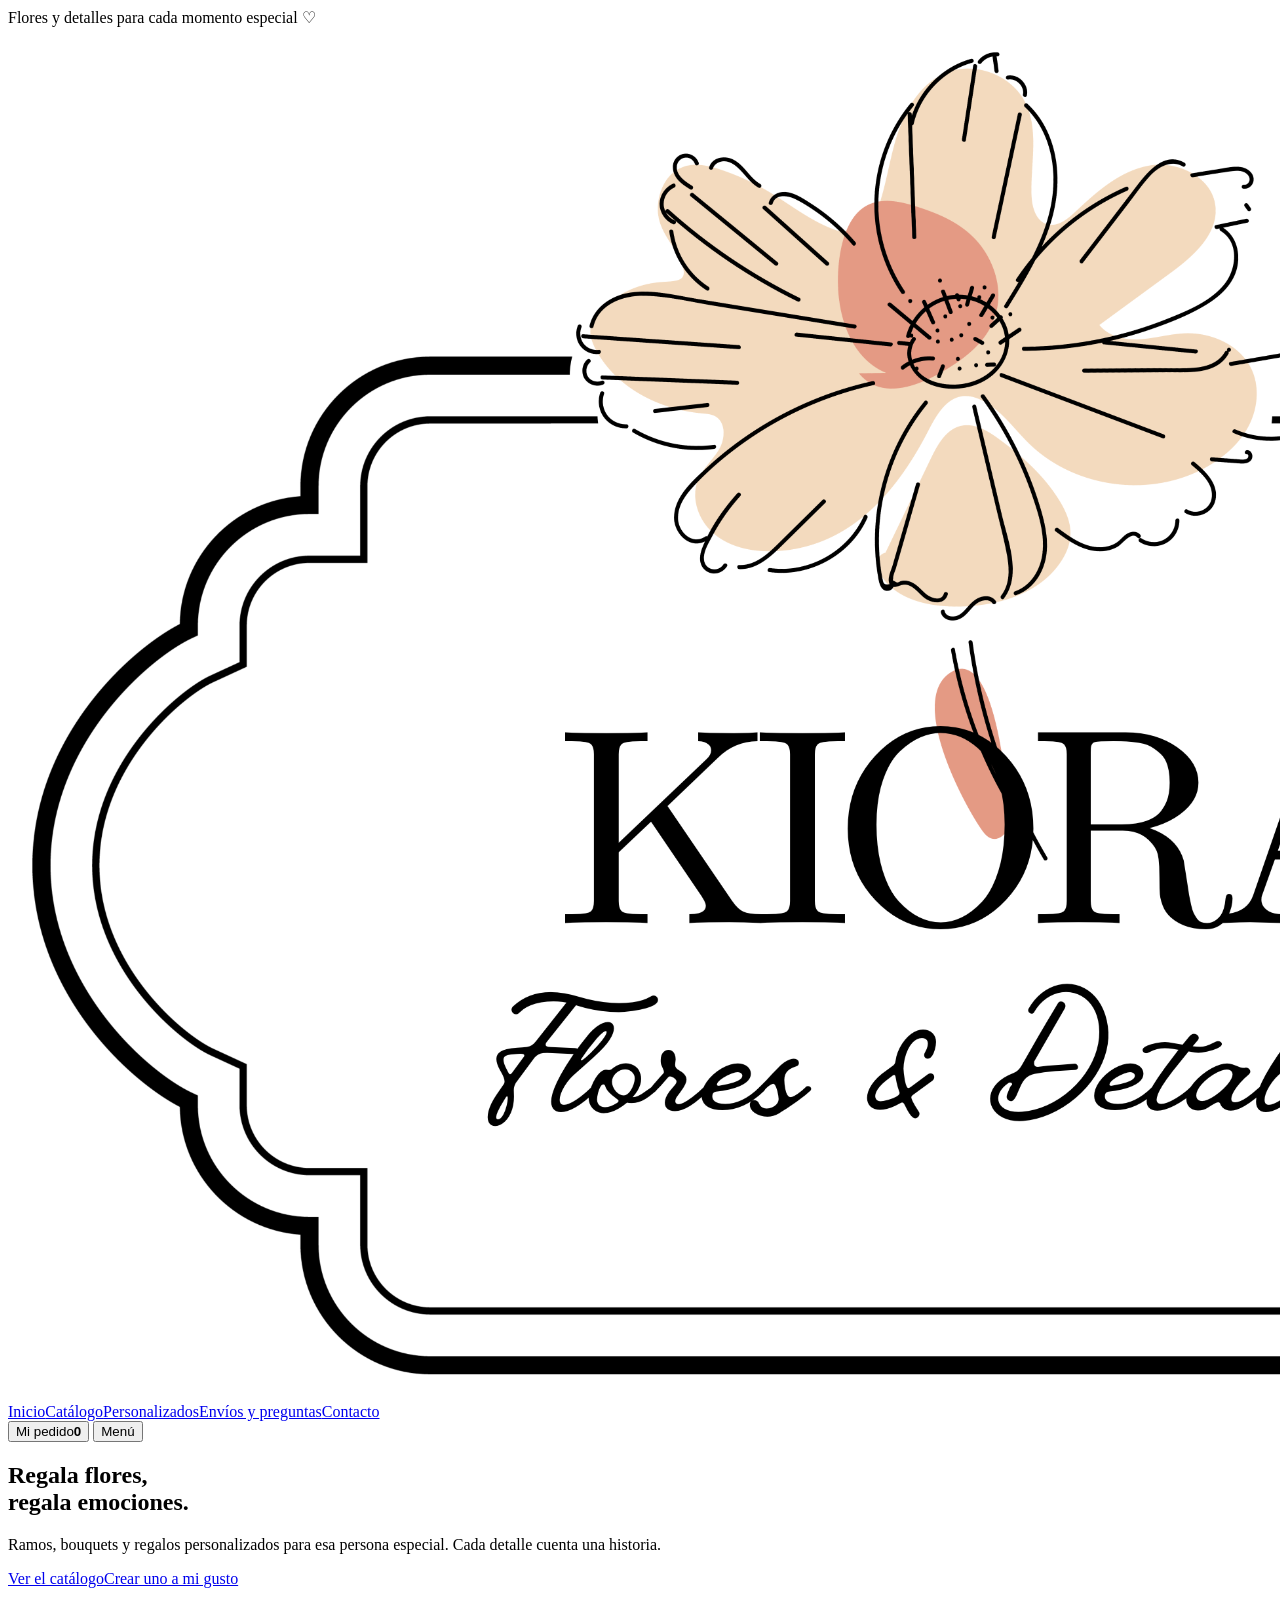
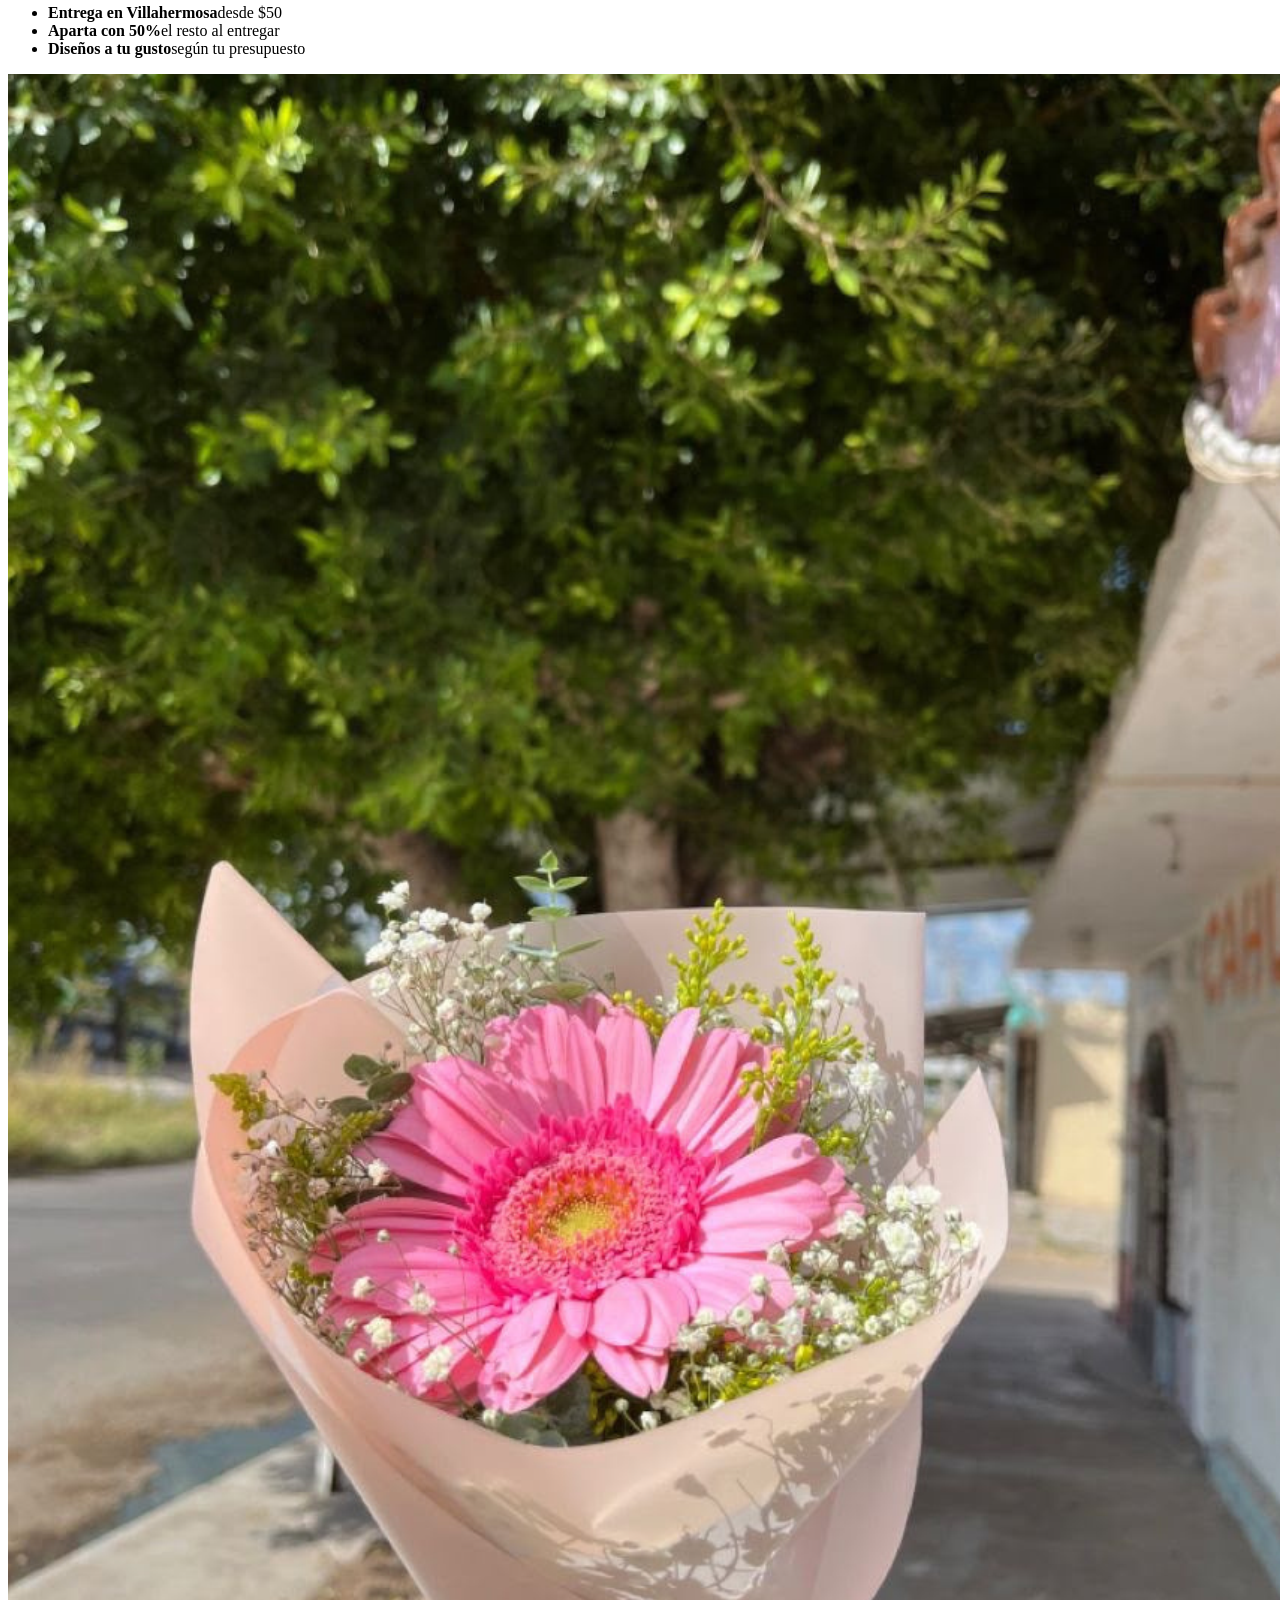
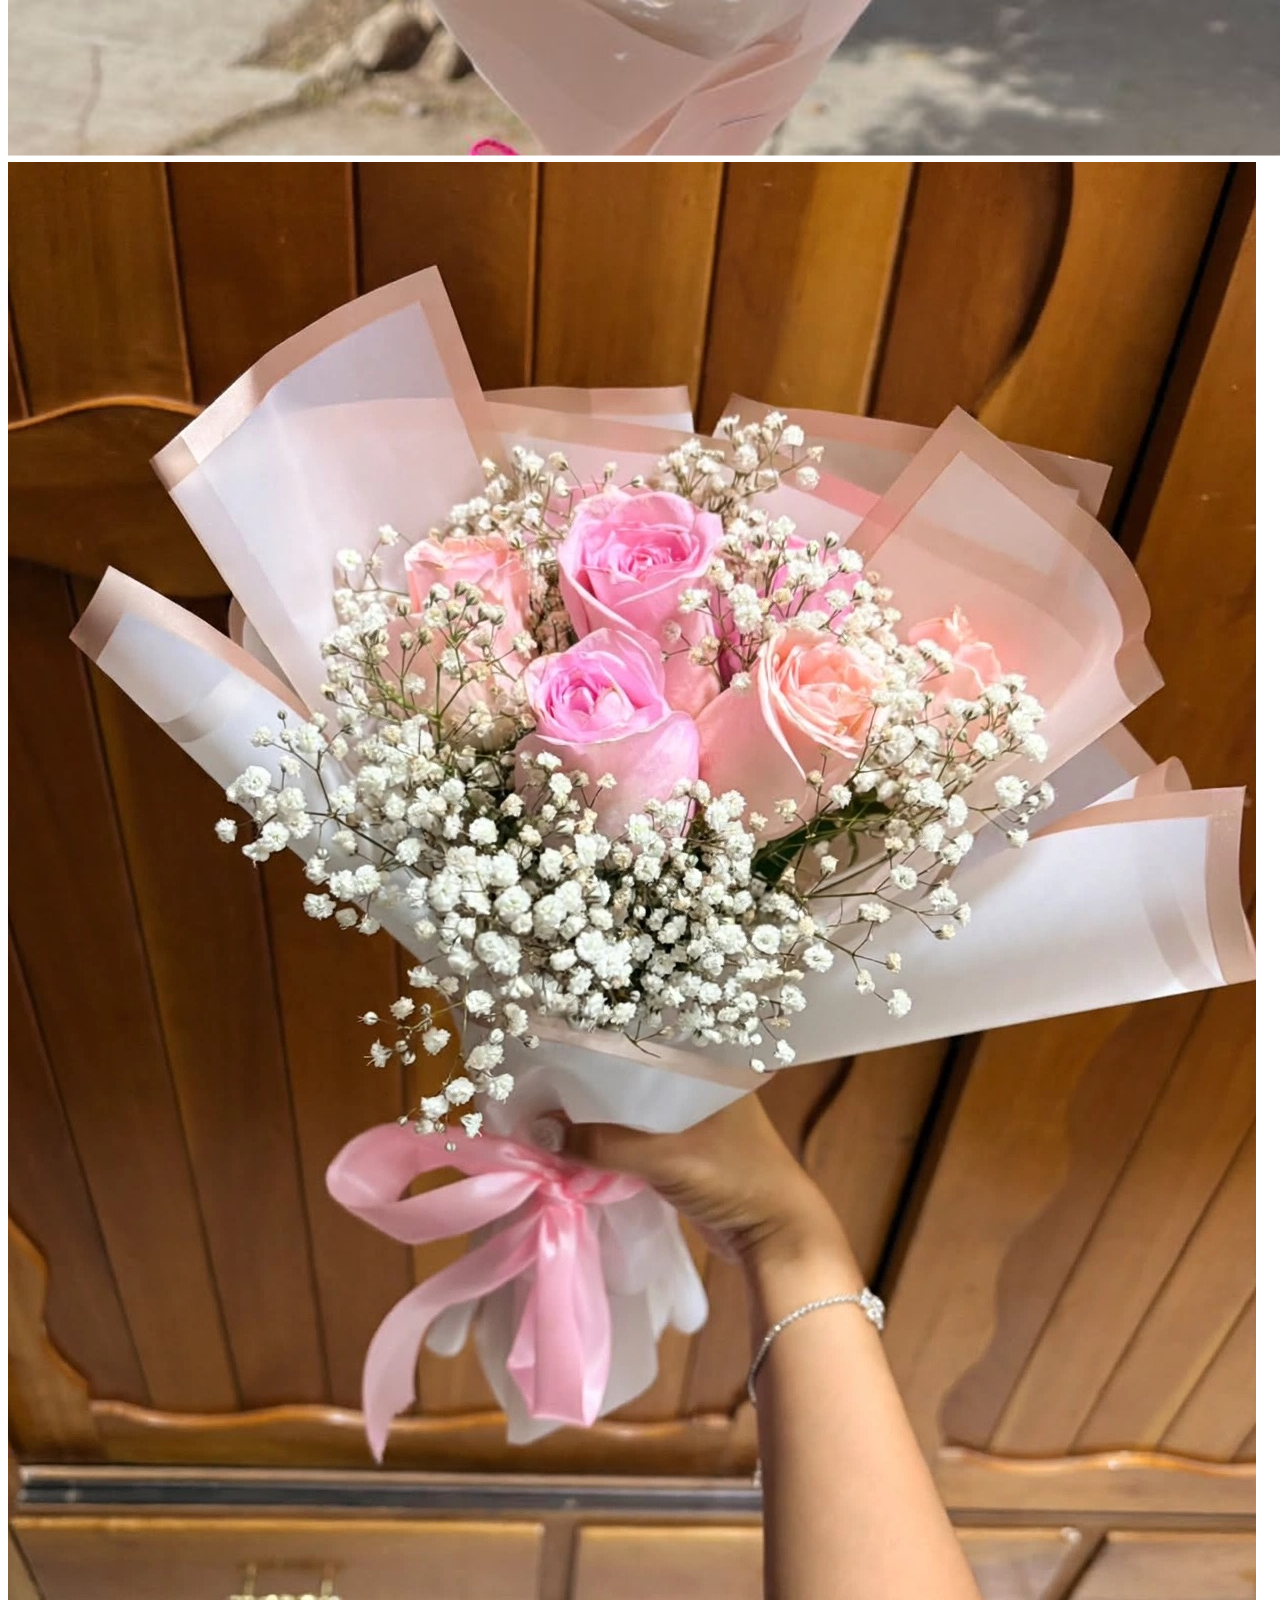
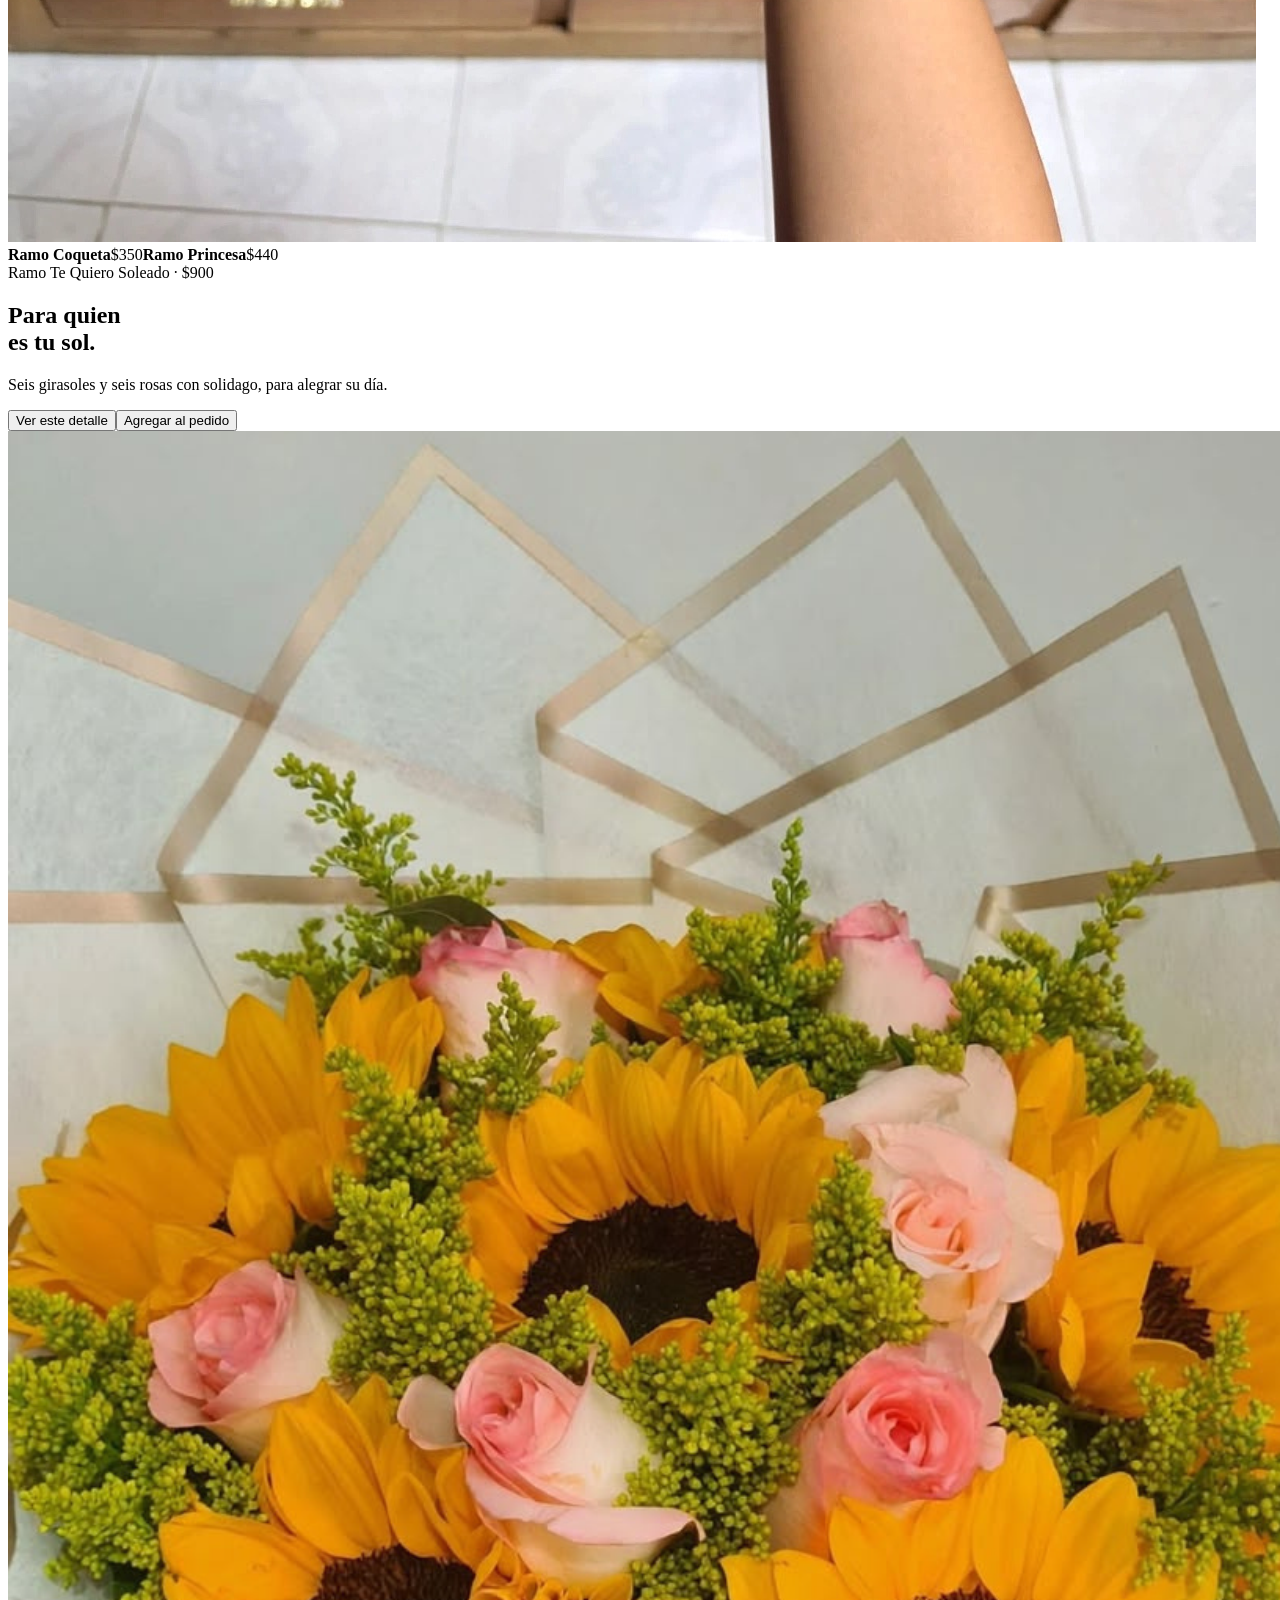
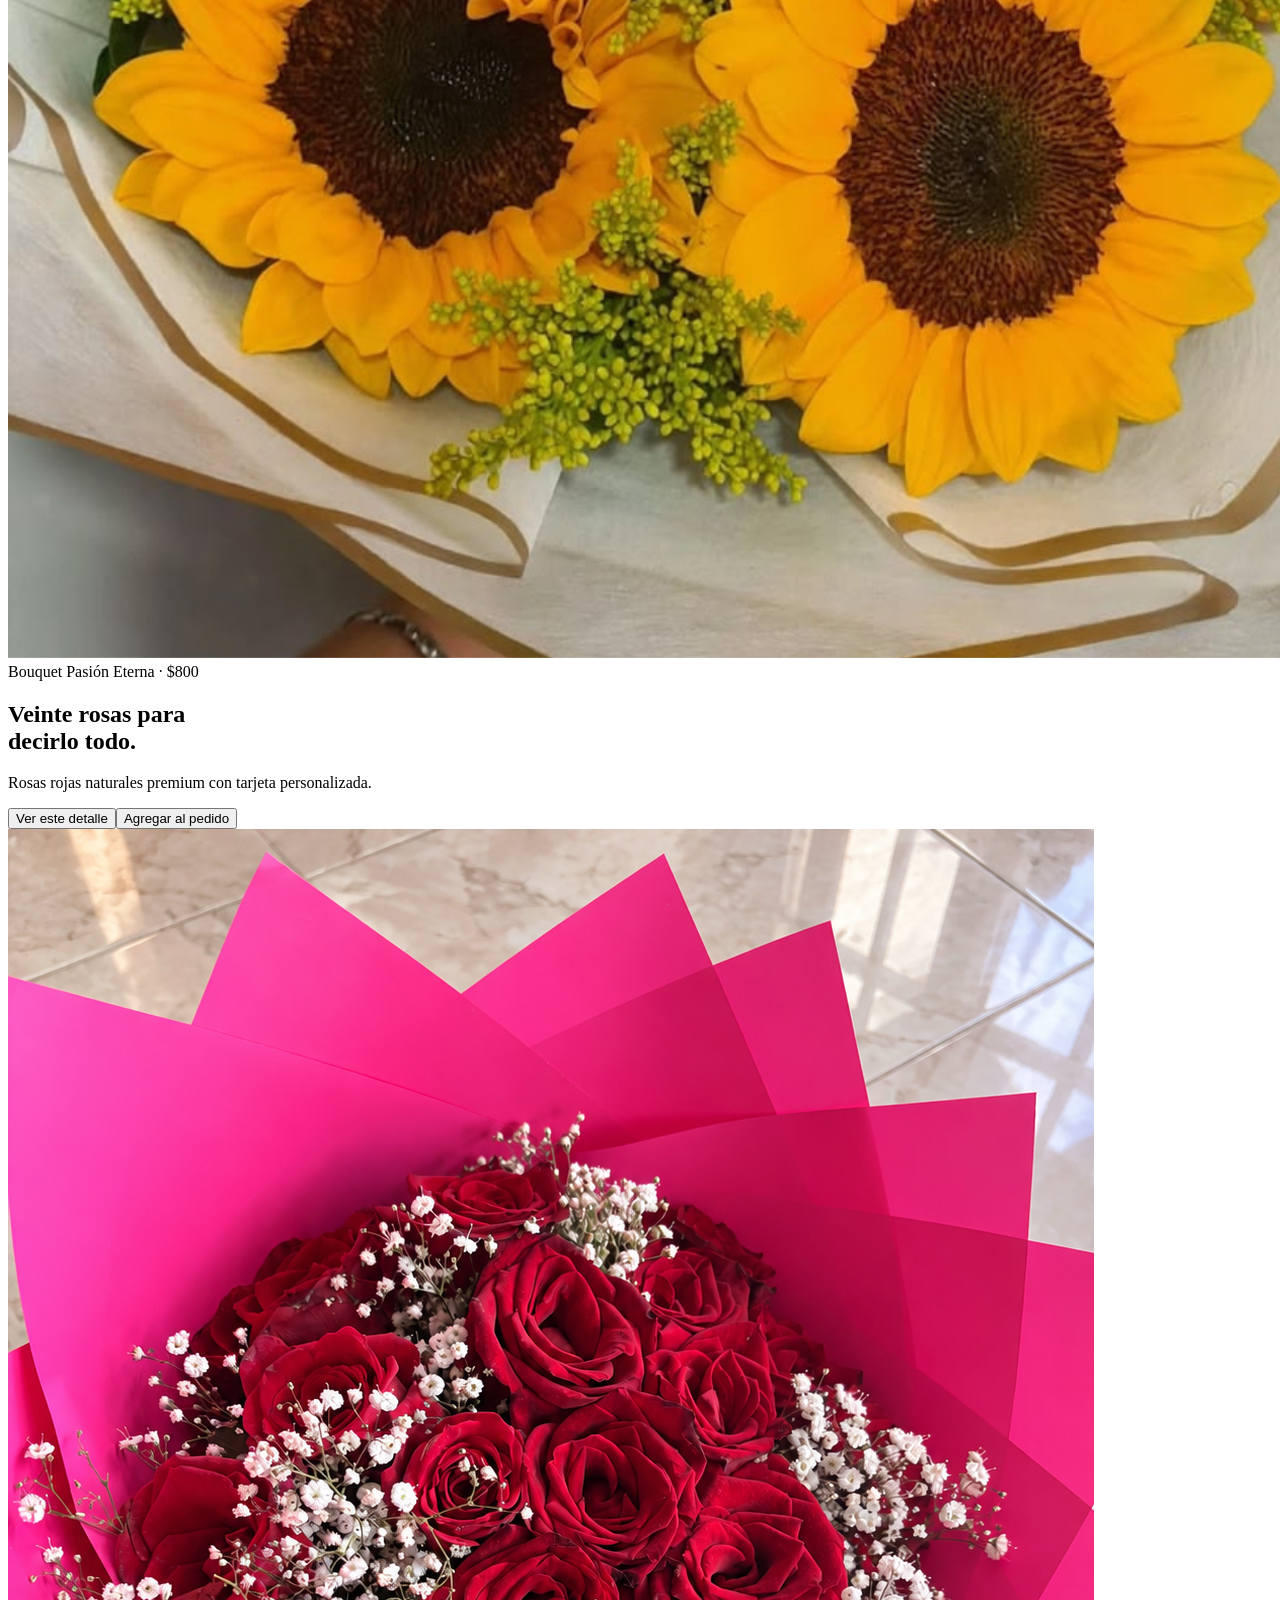
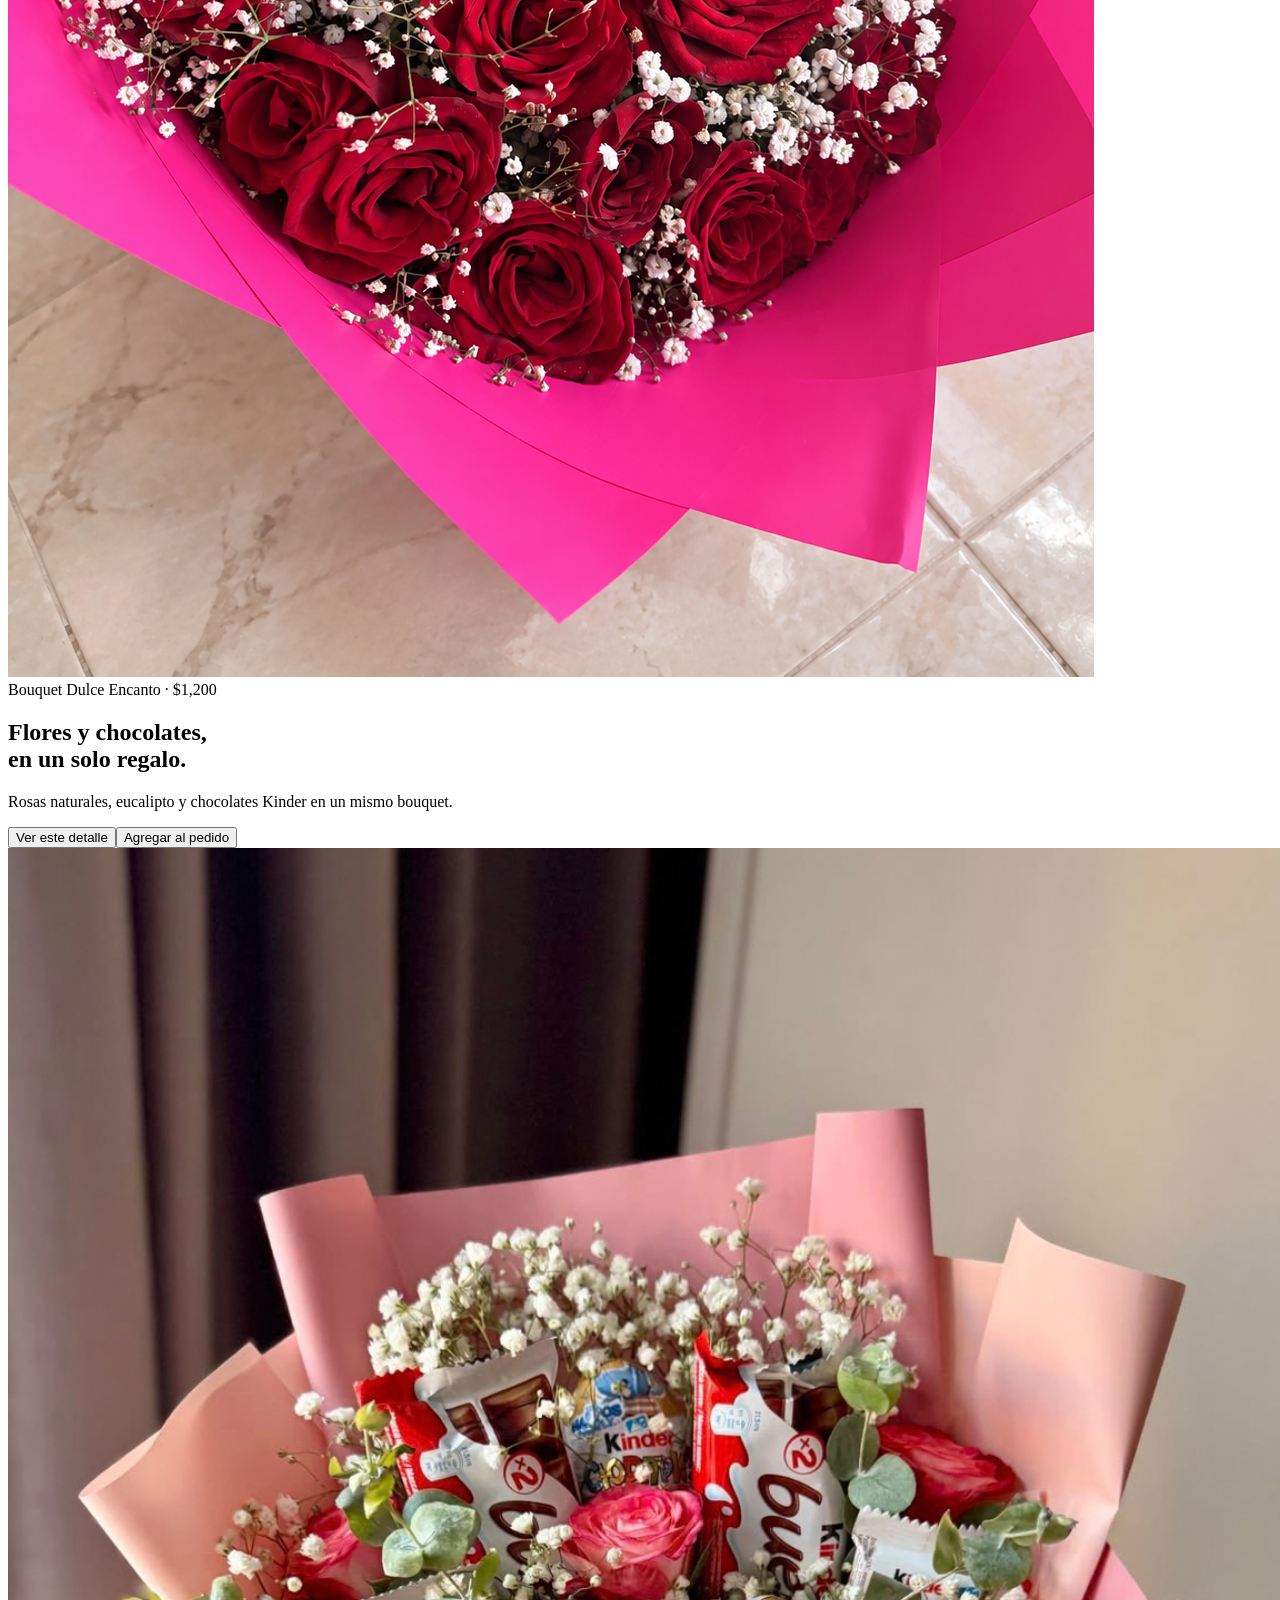
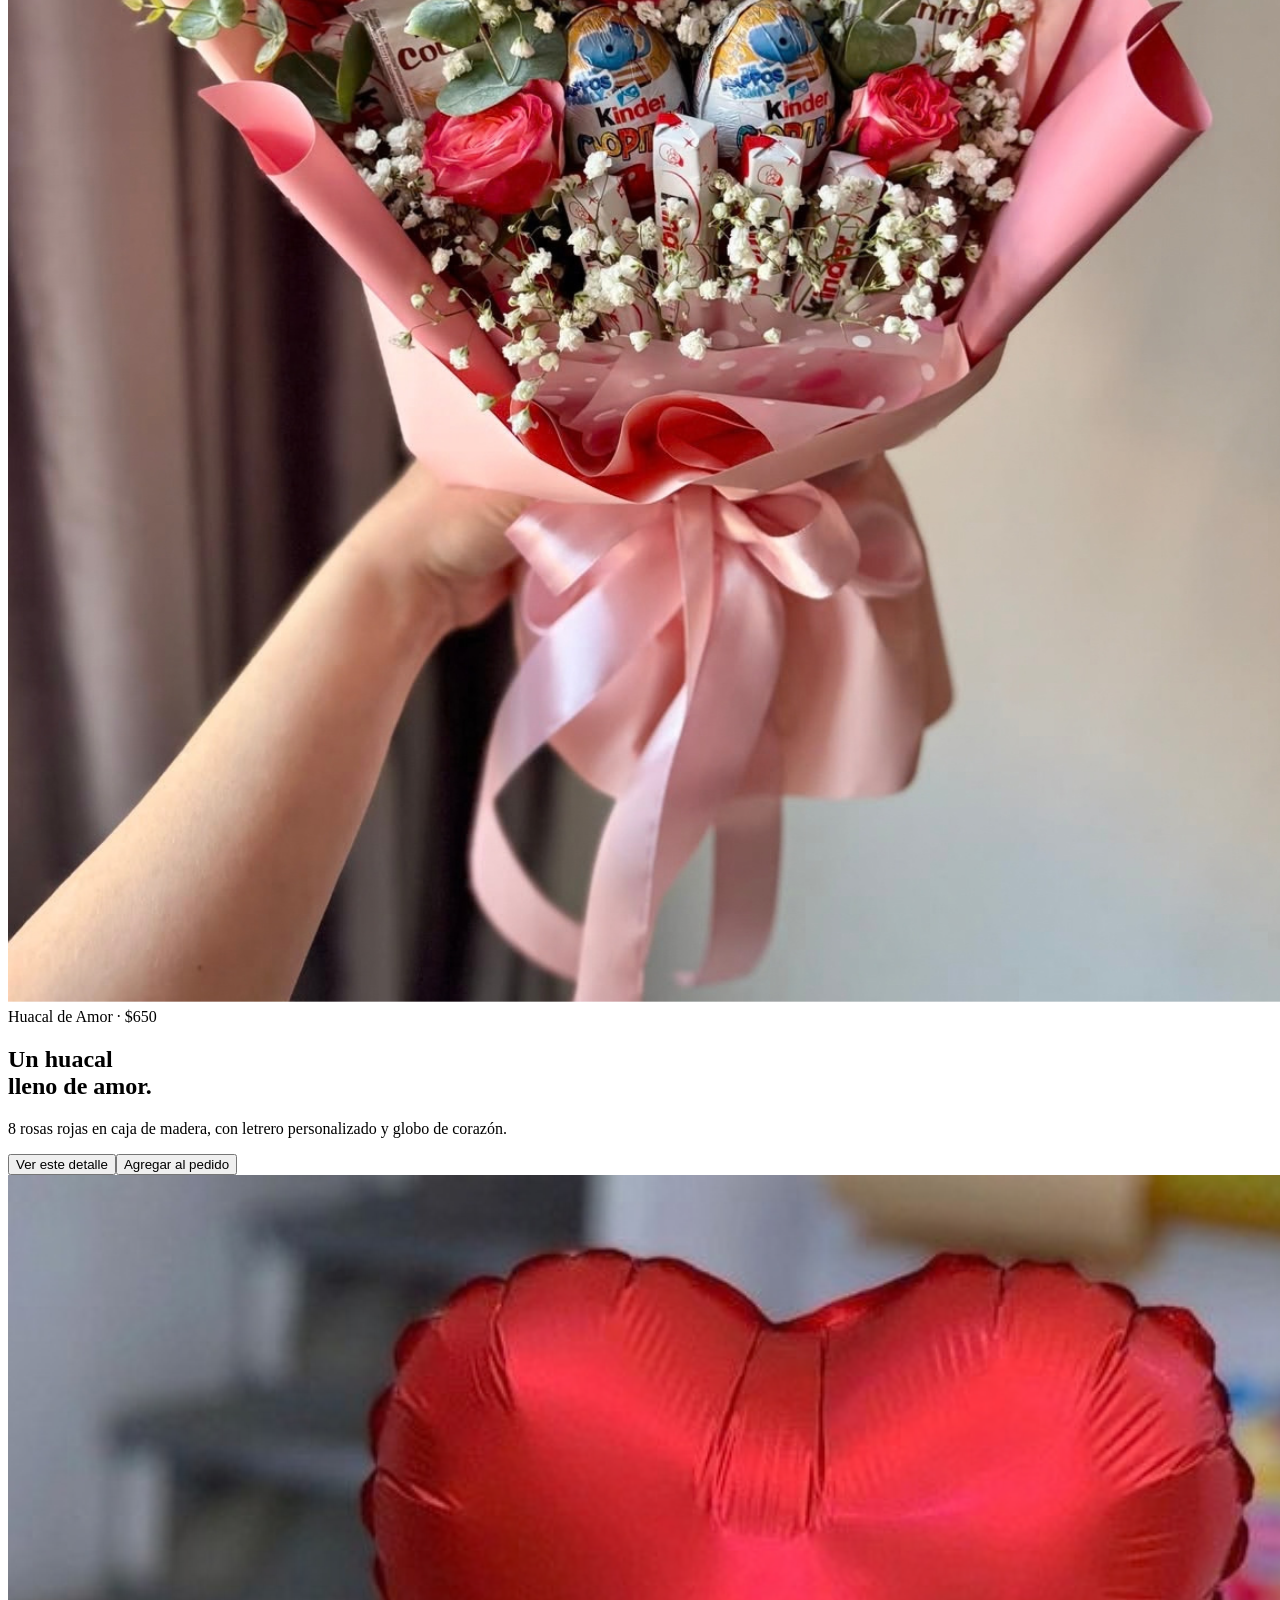
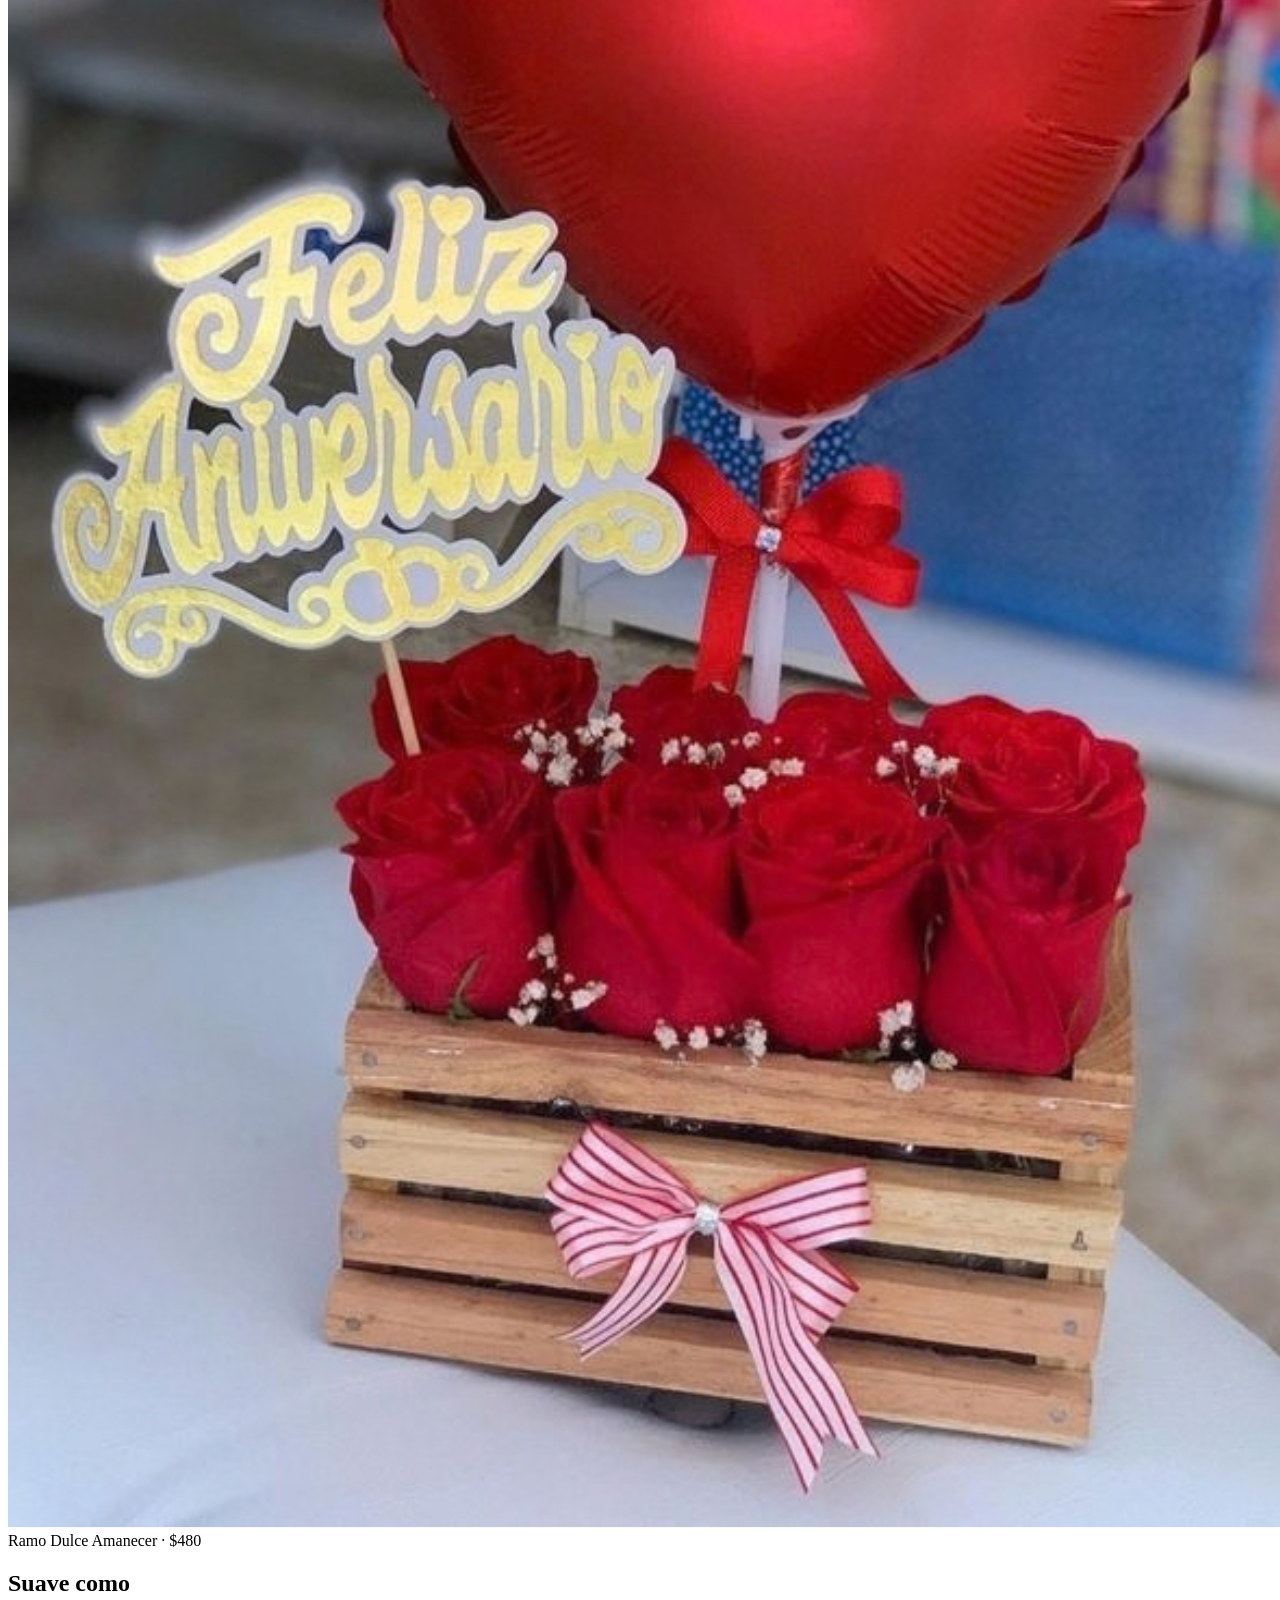
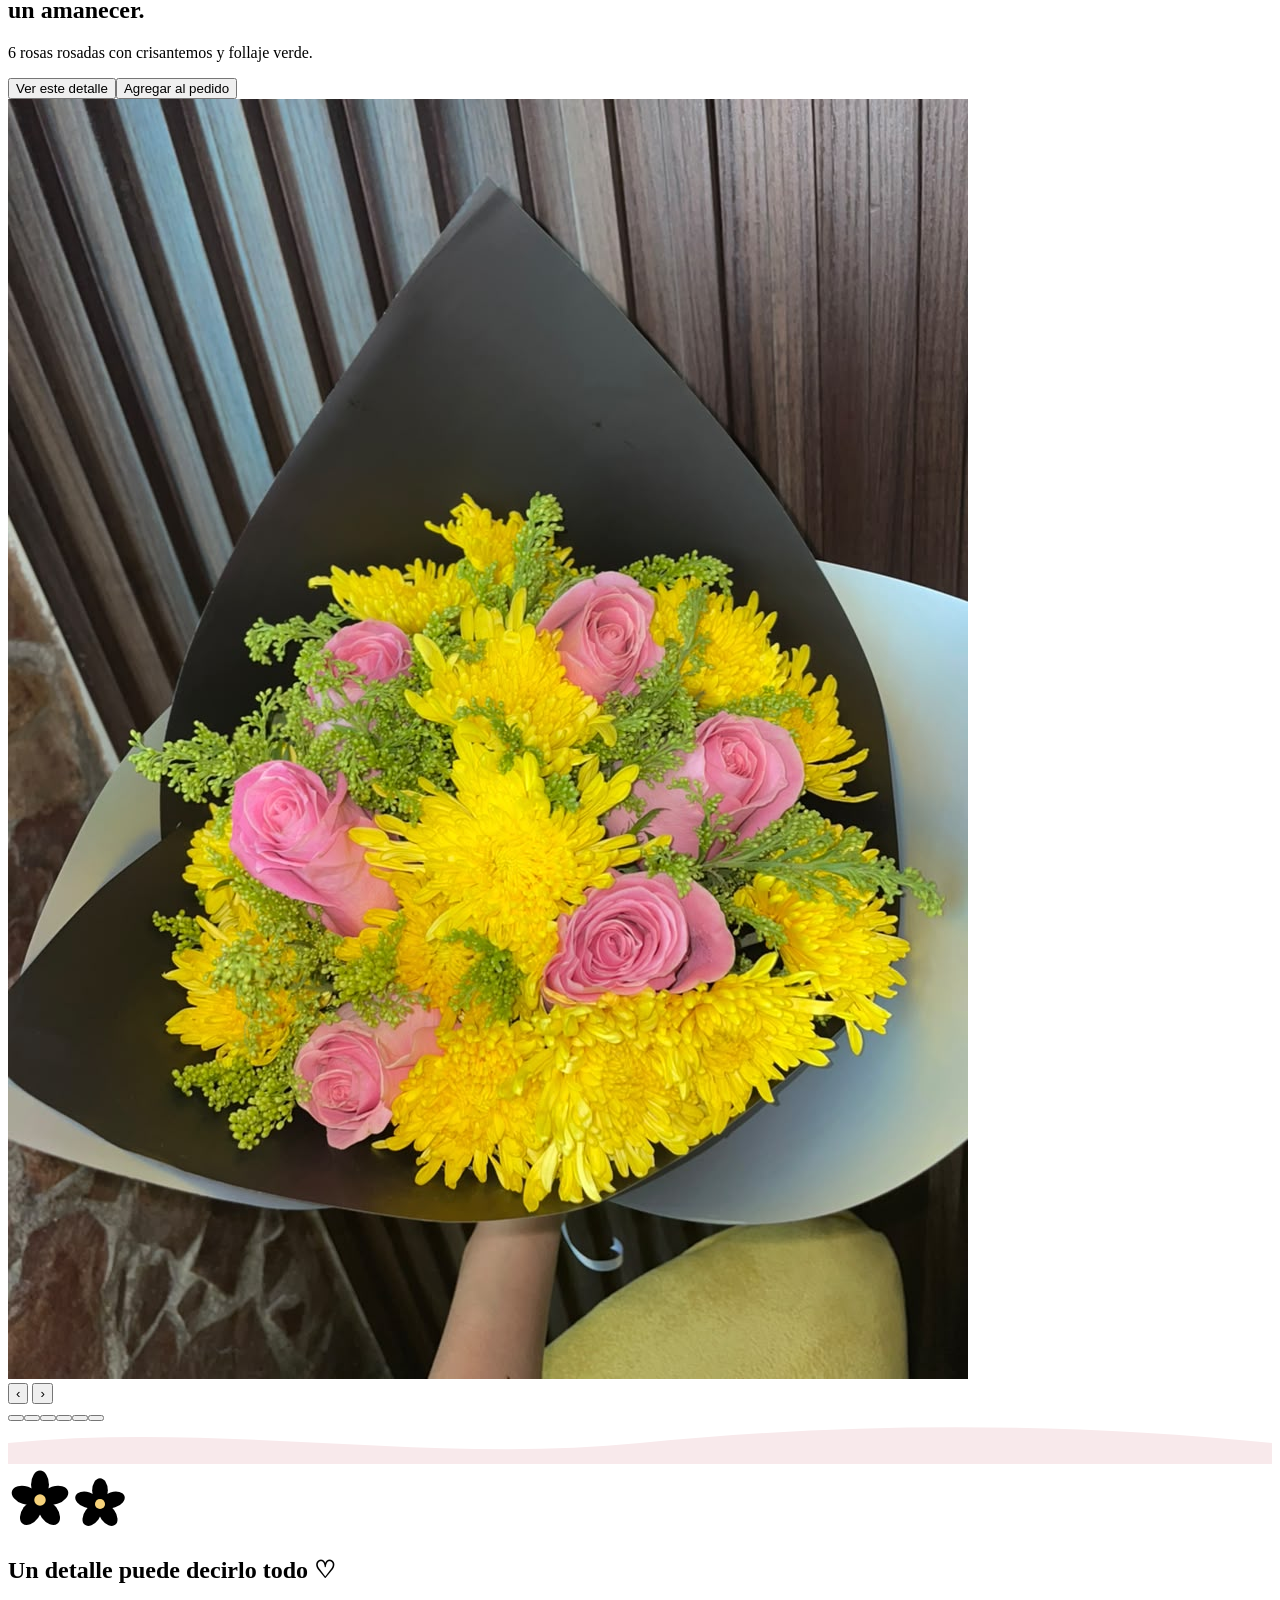
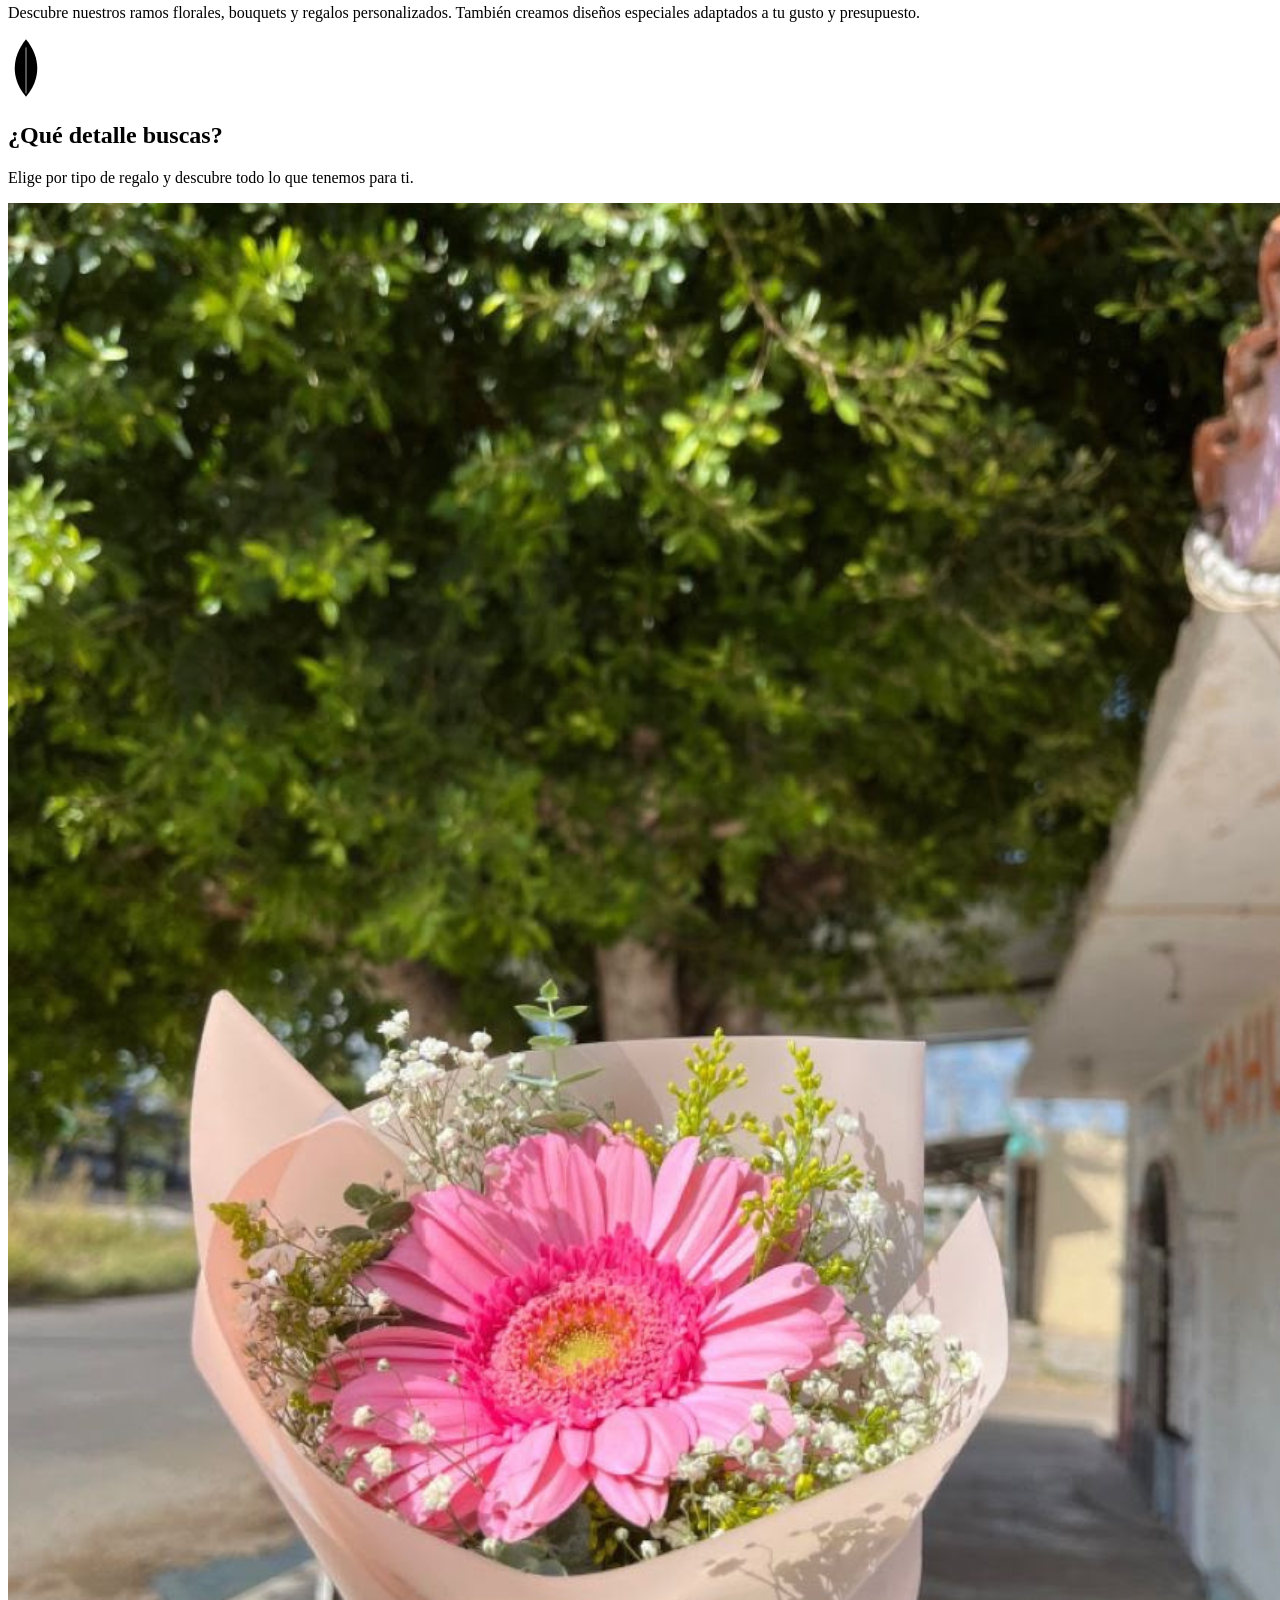
==== commit 357be26f: "Add files via upload" ====
--- a/index.html
+++ b/index.html
@@ -1,319 +1,99 @@
 <!DOCTYPE html>
 <html lang="es">
 <head>
-  <meta charset="UTF-8">
-  <meta name="viewport" content="width=device-width, initial-scale=1.0">
-  <title>Kiora | Flores y Detalles</title>
-  <meta name="description" content="Kiora Flores y Detalles. Bouquets, rosas, arreglos florales y regalos personalizados en Villahermosa, Tabasco.">
-  <style>
-    :root {
-      --pink:#d99da9; --pink-light:#f8e9eb; --rose:#a85e70;
-      --cream:#fffaf7; --white:#fff; --text:#59464a;
-      --muted:#927d80; --green:#77836a; --border:#f0dce0;
-    }
-    *{margin:0;padding:0;box-sizing:border-box}
-    html{scroll-behavior:smooth}
-    body{background:var(--cream);color:var(--text);font-family:Georgia,serif}
-    button,input,textarea,select{font:inherit}
-    a{text-decoration:none;color:inherit}
-    .topbar{background:var(--rose);color:white;text-align:center;padding:9px 12px;font:11px Arial,sans-serif;letter-spacing:1.5px}
-    header{background:rgba(255,250,247,.97);padding:17px 7%;display:flex;align-items:center;justify-content:space-between;gap:20px;position:sticky;top:0;z-index:10;border-bottom:1px solid var(--border)}
-    .logo{color:var(--rose);font-size:30px;letter-spacing:4px;font-weight:bold;line-height:1}
-    .logo small{display:block;text-align:center;font:9px Arial,sans-serif;letter-spacing:3px;margin-top:7px}
-    nav{display:flex;align-items:center;gap:25px;font:13px Arial,sans-serif}
-    nav a:hover{color:var(--rose)}
-    .hero{min-height:570px;background:linear-gradient(90deg,rgba(48,25,31,.53),rgba(48,25,31,.05)),url("imagenes/portada.jpg") center/cover no-repeat;display:flex;align-items:center;padding:70px 10%;color:white}
-    .hero-content{max-width:570px}
-    .eyebrow{text-transform:uppercase;letter-spacing:3px;font:11px Arial,sans-serif;margin-bottom:20px}
-    .hero h1{font-size:clamp(42px,6vw,72px);font-weight:normal;line-height:1.08;margin-bottom:20px}
-    .hero p{font-size:17px;line-height:1.8;margin-bottom:30px}
-    .btn{display:inline-block;background:var(--rose);color:white;padding:15px 27px;border:1px solid var(--rose);border-radius:3px;font:12px Arial,sans-serif;letter-spacing:1px;cursor:pointer;transition:.25s}
-    .btn:hover{background:#874858;border-color:#874858}
-    .section{padding:85px 7%}
-    .section-heading{text-align:center;margin-bottom:38px}
-    .section-heading span{color:var(--pink);font:11px Arial,sans-serif;letter-spacing:3px;text-transform:uppercase}
-    .section-heading h2{font-size:clamp(29px,4vw,40px);font-weight:normal;color:var(--rose);margin:12px 0}
-    .section-heading p{font:14px Arial,sans-serif;color:var(--muted);line-height:1.7}
-    .intro{background:var(--pink-light);text-align:center;padding:55px 20px}
-    .intro h2{font-size:31px;font-weight:normal;color:var(--rose);margin-bottom:15px}
-    .intro p{max-width:650px;margin:auto;font:14px Arial,sans-serif;line-height:1.9;color:var(--muted)}
-    .filters{display:flex;justify-content:center;gap:10px;flex-wrap:wrap;margin-bottom:35px}
-    .filter{padding:10px 20px;border:1px solid var(--pink);background:transparent;color:var(--rose);border-radius:30px;cursor:pointer;font:12px Arial,sans-serif}
-    .filter.active,.filter:hover{background:var(--rose);color:white}
-    .products{display:grid;grid-template-columns:repeat(auto-fit,minmax(235px,1fr));gap:27px}
-    .product{background:white;border:1px solid var(--border);transition:.3s;overflow:hidden}
-    .product:hover{transform:translateY(-5px);box-shadow:0 10px 30px rgba(168,94,112,.10)}
-    .product-image{height:300px;background:var(--pink-light);overflow:hidden}
-    .product-image img{width:100%;height:100%;object-fit:cover;transition:transform .5s}
-    .product:hover img{transform:scale(1.04)}
-    .product-info{padding:20px}
-    .product-category{font:10px Arial,sans-serif;color:var(--pink);letter-spacing:2px;text-transform:uppercase}
-    .product h3{font-size:20px;font-weight:normal;margin:10px 0}
-    .product-description{color:var(--muted);font:13px Arial,sans-serif;line-height:1.7;min-height:44px}
-    .price{display:block;color:var(--rose);font-size:21px;margin:17px 0}
-    .product .btn{display:block;text-align:center}
-    .promotions{background:var(--pink-light)}
-    .promo-grid{display:grid;grid-template-columns:repeat(auto-fit,minmax(240px,1fr));gap:22px}
-    .promo-card{background:white;padding:32px 25px;text-align:center;border:1px solid var(--border)}
-    .promo-card .flower{font-size:30px;margin-bottom:15px}
-    .promo-card h3{color:var(--rose);font-size:22px;font-weight:normal;margin-bottom:12px}
-    .promo-card p{color:var(--muted);font:13px Arial,sans-serif;line-height:1.8}
-    .gallery{display:grid;grid-template-columns:repeat(4,1fr);gap:12px}
-    .gallery-item{height:270px;overflow:hidden;cursor:pointer;background:var(--pink-light);border:0;padding:0}
-    .gallery-item img{width:100%;height:100%;object-fit:cover;transition:.4s}
-    .gallery-item:hover img{transform:scale(1.07)}
-    .custom-order{background:#f8e9eb}
-    .form-wrap{max-width:650px;margin:auto;background:white;padding:35px;border:1px solid var(--border)}
-    .form-wrap label{display:block;font:12px Arial,sans-serif;color:var(--text);margin:17px 0 8px}
-    .form-wrap input,.form-wrap select,.form-wrap textarea{width:100%;padding:13px;border:1px solid var(--border);background:var(--cream);outline-color:var(--pink);color:var(--text);font:13px Arial,sans-serif;border-radius:2px}
-    .form-wrap textarea{resize:vertical;min-height:100px}
-    .form-wrap .btn{width:100%;margin-top:22px}
-    .contact{text-align:center;padding:75px 20px;background:var(--cream)}
-    .contact h2{color:var(--rose);font-size:37px;font-weight:normal;margin-bottom:15px}
-    .contact p{color:var(--muted);font:14px Arial,sans-serif;line-height:1.8;margin-bottom:25px}
-    footer{background:#61444b;color:white;text-align:center;padding:35px 15px;font:12px Arial,sans-serif;line-height:2}
-    footer strong{font:bold 22px Georgia,serif;letter-spacing:3px}
-    .whatsapp-float{position:fixed;right:22px;bottom:22px;z-index:20;background:#25D366;color:white;border-radius:50px;padding:15px 19px;font:bold 13px Arial,sans-serif;box-shadow:0 5px 20px #0002}
-    .lightbox{display:none;position:fixed;inset:0;background:rgba(30,20,23,.92);z-index:50;justify-content:center;align-items:center;padding:25px}
-    .lightbox.open{display:flex}
-    .lightbox img{max-width:95%;max-height:85vh;object-fit:contain}
-    .lightbox button{position:absolute;top:20px;right:25px;background:none;color:white;border:none;font-size:35px;cursor:pointer}
-    @media(max-width:700px){
-      header{flex-direction:column;padding:16px}
-      nav{gap:15px;flex-wrap:wrap;justify-content:center}
-      nav a{font-size:12px}
-      .hero{min-height:480px;padding:55px 8%;background-position:center}
-      .section{padding:60px 6%}
-      .gallery{grid-template-columns:repeat(2,1fr)}
-      .gallery-item{height:210px}
-      .form-wrap{padding:22px}
-    }
-    @media(max-width:380px){.products{grid-template-columns:1fr}}
-  </style>
-</head>
+<meta charset="UTF-8">
+<meta name="viewport" content="width=device-width, initial-scale=1.0">
+<title>Kiora | Flores y Detalles — Ramos, bouquets y regalos personalizados</title>
+<meta name="description" content="Kiora Flores y Detalles: ramos florales, bouquets y regalos personalizados. Entregas en Villahermosa.">
+<meta name="theme-color" content="#a85e70">
+<meta property="og:type" content="website">
+<meta property="og:title" content="Kiora | Flores y Detalles — Ramos, bouquets y regalos personalizados">
+<meta property="og:description" content="Ramos florales, bouquets y regalos personalizados. Cada detalle cuenta una historia.">
+<meta property="og:image" content="imagenes/portada.jpg">
+<link rel="icon" href="data:image/svg+xml,%3Csvg xmlns='http://www.w3.org/2000/svg' viewBox='0 0 100 100'%3E%3Ctext y='.9em' font-size='90'%3E🌷%3C/text%3E%3C/svg%3E">
+<link rel="preconnect" href="https://fonts.googleapis.com">
+<link rel="preconnect" href="https://fonts.gstatic.com" crossorigin>
+<link href="https://fonts.googleapis.com/css2?family=Cormorant+Garamond:wght@400;500;600&family=Jost:wght@400;500&display=swap" rel="stylesheet">
+<script type="application/ld+json">{"@context":"https://schema.org","@type":"Florist","name":"Kiora Flores y Detalles","telephone":"+529601011637","description":"Ramos florales, bouquets y regalos personalizados.","address":{"@type":"PostalAddress","streetAddress":"Calle Cuitláhuac 110, Nueva Villahermosa","addressLocality":"Villahermosa","addressRegion":"Tabasco","addressCountry":"MX"},"areaServed":"Villahermosa, Tabasco","sameAs":["https://www.facebook.com/FloresKiora1226","https://www.instagram.com/floreskiora"]}</script>
 <body>
-  <div class="topbar">FLORES Y DETALLES PARA CADA MOMENTO ESPECIAL ♡</div>
-  <header>
-    <a href="#inicio" class="logo">KIORA<small>FLORES Y DETALLES</small></a>
-    <nav>
-      <a href="#inicio">Inicio</a><a href="#catalogo">Catálogo</a>
-      <a href="#promociones">Promociones</a><a href="#galeria">Galería</a>
-      <a href="#contacto">Contacto</a>
-    </nav>
-  </header>
+<svg width="0" height="0" style="position:absolute" aria-hidden="true"><defs>
+<symbol id="flor" viewBox="0 0 100 100"><g fill="currentColor"><ellipse cx="50" cy="26" rx="14" ry="22"/><ellipse cx="50" cy="26" rx="14" ry="22" transform="rotate(72 50 50)"/><ellipse cx="50" cy="26" rx="14" ry="22" transform="rotate(144 50 50)"/><ellipse cx="50" cy="26" rx="14" ry="22" transform="rotate(216 50 50)"/><ellipse cx="50" cy="26" rx="14" ry="22" transform="rotate(288 50 50)"/></g><circle cx="50" cy="50" r="9" fill="#f6d27a"/></symbol>
+<symbol id="hoja" viewBox="0 0 60 100"><path d="M30 98C6 70 4 34 30 2c26 32 24 68 0 96z" fill="currentColor"/><path d="M30 92V16" stroke="#fff" stroke-opacity=".55" stroke-width="2" fill="none"/></symbol></defs></svg><div class="topbar">Flores y detalles para cada momento especial ♡</div>
+<header>
+  <a href="index.html" class="logo" aria-label="Kiora Flores y Detalles"><img src="imagenes/Kiora.png" alt="Logo de Kiora Flores y Detalles"></a>
+  <nav id="nav"><a href="index.html" aria-current="page">Inicio</a><a href="catalogo.html">Catálogo</a><a href="personalizados.html">Personalizados</a><a href="envios.html">Envíos y preguntas</a><a href="#contacto">Contacto</a></nav>
+  <div class="hbtns">
+    <button class="cart-btn" id="openCart" type="button">Mi pedido<b id="cnt">0</b></button>
+    <button class="menu" id="menu" type="button" aria-expanded="false" aria-controls="nav">Menú</button>
+  </div>
+</header>
+<main>
+<section class="hero" id="inicio" aria-roledescription="carousel" aria-label="Ramos destacados">
+    <div id="slides"></div>
+    <button class="arr l" id="hPrev" type="button" aria-label="Anterior">‹</button>
+    <button class="arr r" id="hNext" type="button" aria-label="Siguiente">›</button>
+    <div class="dots" id="dots"></div>
+  </section><svg class="wave" viewBox="0 0 1440 48" preserveAspectRatio="none" aria-hidden="true"><path d="M0 24C240 0 480 48 720 24S1200 0 1440 24V48H0z" fill="#f8e9eb"/></svg><section class="intro">
+    <svg class="deco rs" style="left:7%;top:20px" width="64" height="64" aria-hidden="true"><use href="#flor"/></svg><svg class="deco pe" style="right:9%;bottom:16px" width="56" height="56" aria-hidden="true"><use href="#flor"/></svg><h2>Un detalle puede decirlo todo ♡</h2>
+    <p>Descubre nuestros ramos florales, bouquets y regalos personalizados. También creamos diseños especiales adaptados a tu gusto y presupuesto.</p>
+  </section><section class="sec" id="tipos"><svg class="deco le" style="right:3%;top:24px" width="36" height="60" aria-hidden="true"><use href="#hoja"/></svg><div class="head"><h2>¿Qué detalle buscas?</h2><p>Elige por tipo de regalo y descubre todo lo que tenemos para ti.</p></div>
+<div class="tipos">
+<a href="catalogo.html?cat=Ramos%20florales" class="tipo t1"><img src="imagenes/coqueta.png" alt="" onerror="fb(this)"><span><b>Ramos florales</b>Rosas, girasoles, gerberas y más</span></a>
+<a href="catalogo.html?cat=Bouquets" class="tipo t2"><img src="imagenes/bouquet-pureza.png" alt="" onerror="fb(this)"><span><b>Bouquets</b>Flores, chocolates y envolturas premium</span></a>
+<a href="catalogo.html?cat=Regalos%20y%20detalles" class="tipo t3"><img src="imagenes/huacal-de-amor.png" alt="" onerror="fb(this)"><span><b>Regalos y detalles</b>Huacales y globos personalizados</span></a>
+</div></section><section class="sec tint-peach" id="favoritos"><svg class="deco pe" style="left:2%;top:30px" width="80" height="80" aria-hidden="true"><use href="#flor"/></svg><svg class="deco rs" style="right:3%;bottom:40px" width="70" height="70" aria-hidden="true"><use href="#flor"/></svg><div class="head"><h2>Una probadita del catálogo</h2><p>Algunos de nuestros arreglos. Agrégalos a tu pedido o míralos todos.</p></div>
+<div class="products" id="destacados"></div>
+<p style="text-align:center;margin-top:34px"><a class="btn" href="catalogo.html">Ver todo el catálogo</a></p></section><section class="sec tint-green" id="ocasiones"><svg class="deco le" style="left:4%;top:30px" width="44" height="44" aria-hidden="true"><use href="#flor"/></svg><svg class="deco le" style="right:5%;bottom:24px" width="44" height="73" aria-hidden="true"><use href="#hoja"/></svg><div class="head"><h2>Para cada ocasión</h2><p>Cuéntanos qué celebras y diseñamos el detalle perfecto.</p></div>
+<div class="ocas"><a href="personalizados.html?ocasion=San%20Valentín">San Valentín</a><a href="personalizados.html?ocasion=Cumpleaños">Cumpleaños</a><a href="personalizados.html?ocasion=Aniversario">Aniversario</a><a href="personalizados.html?ocasion=Graduación">Graduación</a><a href="personalizados.html?ocasion=Declaración%20de%20amor">Declaración de amor</a></div></section><section class="sec how" id="como">
+    <svg class="deco rs" style="right:4%;top:24px" width="70" height="70" aria-hidden="true"><use href="#flor"/></svg><div class="head"><h2>Así de fácil es pedir</h2><p>Queremos que tu detalle llegue fresco, bonito y justo como lo imaginas.</p></div>
+    <ol class="steps">
+      <li><h3>Elige o cuéntanos</h3><p>Arma tu pedido desde el catálogo o envíanos una foto de referencia para cotizar tu idea.</p></li>
+      <li><h3>Confirma por WhatsApp</h3><p>Verificamos disponibilidad, fecha y precio final contigo.</p></li>
+      <li><h3>Aparta con 50%</h3><p>El anticipo del 50% reserva tu pedido. Aceptamos transferencia y efectivo.</p></li>
+      <li><h3>Recibe tu detalle</h3><p>Liquidas el resto antes de la entrega y listo.</p></li>
+    </ol>
+  </section>
+<section class="contact" id="contacto">
+    <svg class="deco rs" style="left:6%;top:18px" width="70" height="70" aria-hidden="true"><use href="#flor"/></svg><svg class="deco li" style="right:8%;bottom:14px" width="60" height="60" aria-hidden="true"><use href="#flor"/></svg><h2>Hagamos algo bonito ♡</h2>
+    <p>¿Encontraste tu ramo favorito o tienes una idea especial?<br>Escríbele a Kiora y con gusto te atenderemos.</p>
+    <a href="#" id="contactBtn" class="btn" target="_blank" rel="noopener">Hablar con Kiora</a>
+    <div class="social"><a href="https://www.facebook.com/FloresKiora1226" target="_blank" rel="noopener">Facebook</a><a href="https://www.instagram.com/floreskiora" target="_blank" rel="noopener">Instagram</a></div>
+  </section>
+</main>
 
-  <main>
-    <section class="hero" id="inicio">
-      <div class="hero-content">
-        <div class="eyebrow">Kiora Flores y Detalles</div>
-        <h1>Regala flores,<br>regala emociones.</h1>
-        <p>Creamos detalles únicos para expresar lo que las palabras muchas veces no pueden decir.</p>
-        <a href="#catalogo" class="btn">DESCUBRIR CATÁLOGO</a>
-      </div>
-    </section>
+<footer>
+  <strong>KIORA</strong><div class="flinks"><a href="index.html">Inicio</a><a href="catalogo.html">Catálogo</a><a href="personalizados.html">Personalizados</a><a href="envios.html">Envíos y preguntas</a></div><p>Flores y detalles</p>
+  <p>Cada detalle cuenta una historia.</p>
+  <div class="social"><a href="https://www.facebook.com/FloresKiora1226" target="_blank" rel="noopener">Facebook</a><a href="https://www.instagram.com/floreskiora" target="_blank" rel="noopener">Instagram</a></div>
+  <p>© 2026 Kiora. Todos los derechos reservados.</p>
+</footer>
 
-    <section class="intro">
-      <h2>Un detalle puede decirlo todo ♡</h2>
-      <p>En Kiora creemos que cada momento merece ser especial. Descubre nuestros bouquets, arreglos florales y regalos personalizados, preparados con cariño para sorprender.</p>
-    </section>
+<a href="#" class="wa" id="waFloat" target="_blank" rel="noopener">♡ WhatsApp</a>
 
-    <section class="section" id="catalogo">
-      <div class="section-heading">
-        <span>Encuentra tu favorito</span><h2>Nuestro catálogo</h2>
-        <p>Elige ese detalle que hará sonreír a alguien especial.</p>
-      </div>
-      <div class="filters" id="filters"></div>
-      <div class="products" id="products"></div>
-    </section>
+<div class="veil" id="veil"></div>
+<aside class="dr" id="drawer" aria-label="Mi pedido">
+  <header><h2>Mi pedido</h2><button class="x" id="closeCart" type="button" aria-label="Cerrar pedido">×</button></header>
+  <ul class="items" id="items"></ul>
+  <div class="dfoot">
+    <div class="g2"><div><label for="cNombre">Tu nombre</label><input id="cNombre" autocomplete="name"></div><div><label for="cFecha">Para el día</label><input id="cFecha" type="date"></div></div>
+    <label for="cEntrega">¿Entrega o recoges?</label>
+    <select id="cEntrega"><option value="Entrega a domicilio">Entrega a domicilio o punto acordado</option><option>Paso a recoger</option></select>
+    <div id="zonaWrap"><label for="cZona">Tu zona</label><select id="cZona"></select><label style="display:flex;gap:8px;align-items:center"><input type="checkbox" id="cUrg" style="width:auto"> Entrega urgente (+$20)</label></div>
+    <div class="tot" style="margin-top:16px"><span>Total de referencia</span><span id="total">$0</span></div>
+    <p class="note" id="totNote"></p>
+    <a class="btn" id="sendCart" href="#" target="_blank" rel="noopener">Enviar pedido por WhatsApp</a>
+  </div>
+</aside>
 
-    <section class="section promotions" id="promociones">
-      <div class="section-heading">
-        <span>Momentos para celebrar</span><h2>Especiales Kiora</h2>
-        <p>Descubre nuestras propuestas y pregunta por las promociones vigentes.</p>
-      </div>
-      <div class="promo-grid" id="promoGrid"></div>
-    </section>
+<div class="lb" id="lb" role="dialog" aria-modal="true" aria-label="Foto ampliada">
+  <button class="x" id="lbClose" type="button" aria-label="Cerrar">×</button>
+  <button class="nav pv" id="lbPrev" type="button" aria-label="Anterior">‹</button>
+  <img src="" alt="" id="lbImg" onerror="fb(this)">
+  <p id="lbCap"></p>
+  <button class="nav nx" id="lbNext" type="button" aria-label="Siguiente">›</button>
+</div>
+<div class="toast" id="toast" role="status"></div>
 
-    <section class="section" id="galeria">
-      <div class="section-heading">
-        <span>Un poquito de inspiración</span><h2>Galería Kiora</h2>
-        <p>Algunos de nuestros diseños y detalles florales.</p>
-      </div>
-      <div class="gallery" id="gallery"></div>
-    </section>
-
-    <section class="section custom-order" id="personalizado">
-      <div class="section-heading">
-        <span>Hecho especialmente para ti</span><h2>Personaliza tu regalo</h2>
-        <p>Cuéntanos tu idea y te ayudaremos a crear un detalle único para esa persona especial.</p>
-      </div>
-      <form class="form-wrap" id="orderForm">
-        <label for="nombre">Tu nombre</label>
-        <input id="nombre" name="nombre" type="text" placeholder="¿Cómo te llamas?" required>
-        <label for="ocasion">¿Para qué ocasión?</label>
-        <select id="ocasion" name="ocasion" required>
-          <option value="">Selecciona una ocasión</option>
-          <option>Cumpleaños</option><option>Aniversario</option>
-          <option>San Valentín</option><option>Graduación</option>
-          <option>Declaración de amor</option><option>Otro momento especial</option>
-        </select>
-        <label for="presupuesto">Presupuesto aproximado (MXN)</label>
-        <input id="presupuesto" name="presupuesto" type="number" min="1" placeholder="Ej. 800" required>
-        <label for="idea">Cuéntanos cómo imaginas tu regalo</label>
-        <textarea id="idea" name="idea" placeholder="Colores, flores, globo, dedicatoria, etc." required></textarea>
-        <button class="btn" type="submit">ENVIAR MI IDEA POR WHATSAPP</button>
-      </form>
-    </section>
-
-    <section class="contact" id="contacto">
-      <h2>Hagamos algo bonito ♡</h2>
-      <p>¿Encontraste tu ramo favorito o tienes una idea especial?<br>Estamos listos para ayudarte con tu pedido.</p>
-      <a href="#" id="contactButton" class="btn" target="_blank" rel="noopener">HABLAR CON KIORA</a>
-    </section>
-  </main>
-
-  <footer>
-    <strong>KIORA</strong><p>FLORES Y DETALLES</p>
-    <p>Detalles que se convierten en recuerdos.</p>
-    <p>© 2026 Kiora. Todos los derechos reservados.</p>
-  </footer>
-
-  <a href="#" class="whatsapp-float" id="floatButton" target="_blank" rel="noopener">♡ WhatsApp</a>
-
-  <div class="lightbox" id="lightbox">
-    <button type="button" id="closeLightbox" aria-label="Cerrar">×</button>
-    <img src="" alt="Fotografía ampliada" id="lightboxImage">
-  </div>
-
-  <script>
-    // CONFIGURACIÓN: escribe tu WhatsApp con código de país, sin + ni espacios.
-    const WHATSAPP = "521XXXXXXXXXX";
-
-    // EDITA AQUÍ TUS PRODUCTOS. Usa precio: null para mostrar "Consultar precio".
-    const productos = [
-      { nombre:"Ramo de 12 rosas rojas", categoria:"Rosas", descripcion:"Un clásico para expresar amor y cariño.", precio:null, imagen:"imagenes/ramo-rosas.jpg" },
-      { nombre:"Bouquet romántico", categoria:"Bouquets", descripcion:"Flores cuidadosamente seleccionadas y envueltas.", precio:null, imagen:"imagenes/bouquet.jpg" },
-      { nombre:"Ramo de girasoles", categoria:"Girasoles", descripcion:"Un detalle lleno de luz, alegría y color.", precio:null, imagen:"imagenes/girasoles.jpg" },
-      { nombre:"Ramo con globo personalizado", categoria:"Detalles", descripcion:"Flores y un mensaje especial para sorprender.", precio:850, imagen:"imagenes/ramo-globo.jpg" }
-    ];
-
-    // EDITA AQUÍ TUS PROMOCIONES REALES.
-    const promociones = [
-      { icono:"🌹", titulo:"Bouquets especiales", descripcion:"Diseños florales para sorprender en cualquier ocasión." },
-      { icono:"🎈", titulo:"Regalos personalizados", descripcion:"Agrega globos, dedicatorias y detalles especiales." },
-      { icono:"💐", titulo:"Tu idea, nuestro diseño", descripcion:"Cotiza tu arreglo de acuerdo con tu presupuesto." }
-    ];
-
-    const fotografias = [
-      "imagenes/ramo-rosas.jpg",
-      "imagenes/bouquet.jpg",
-      "imagenes/girasoles.jpg",
-      "imagenes/ramo-globo.jpg"
-    ];
-
-    function whatsappLink(mensaje) {
-      return "https://wa.me/" + WHATSAPP + "?text=" + encodeURIComponent(mensaje);
-    }
-
-    function dinero(precio) {
-      if (precio === null || precio === undefined) return "Consultar precio";
-      return precio.toLocaleString("es-MX", {
-        style:"currency", currency:"MXN", maximumFractionDigits:0
-      });
-    }
-
-    function renderizarProductos(categoria = "Todos") {
-      const contenedor = document.getElementById("products");
-      const filtrados = categoria === "Todos"
-        ? productos : productos.filter(p => p.categoria === categoria);
-
-      contenedor.innerHTML = filtrados.map(p => `
-        <article class="product">
-          <div class="product-image"><img src="${p.imagen}" alt="${p.nombre}" loading="lazy"></div>
-          <div class="product-info">
-            <span class="product-category">${p.categoria}</span>
-            <h3>${p.nombre}</h3>
-            <p class="product-description">${p.descripcion}</p>
-            <span class="price">${dinero(p.precio)}</span>
-            <a class="btn" target="_blank" rel="noopener"
-              href="${whatsappLink("Hola, Kiora. Me interesa: " + p.nombre + ". ¿Me pueden dar más información?")}">
-              PEDIR POR WHATSAPP
-            </a>
-          </div>
-        </article>`).join("");
-    }
-
-    function renderizarFiltros() {
-      const categorias = ["Todos", ...new Set(productos.map(p => p.categoria))];
-      document.getElementById("filters").innerHTML = categorias.map((categoria, index) => `
-        <button class="filter ${index === 0 ? "active" : ""}" data-category="${categoria}">
-          ${categoria}
-        </button>`).join("");
-
-      document.querySelectorAll(".filter").forEach(boton => {
-        boton.addEventListener("click", () => {
-          document.querySelectorAll(".filter").forEach(b => b.classList.remove("active"));
-          boton.classList.add("active");
-          renderizarProductos(boton.dataset.category);
-        });
-      });
-    }
-
-    function renderizarPromociones() {
-      document.getElementById("promoGrid").innerHTML = promociones.map(p => `
-        <article class="promo-card">
-          <div class="flower">${p.icono}</div><h3>${p.titulo}</h3><p>${p.descripcion}</p>
-        </article>`).join("");
-    }
-
-    function renderizarGaleria() {
-      document.getElementById("gallery").innerHTML = fotografias.map((foto, index) => `
-        <button class="gallery-item" type="button" data-image="${foto}" aria-label="Ampliar fotografía ${index + 1}">
-          <img src="${foto}" alt="Diseño floral Kiora ${index + 1}" loading="lazy">
-        </button>`).join("");
-
-      document.querySelectorAll(".gallery-item").forEach(item => {
-        item.addEventListener("click", () => {
-          document.getElementById("lightboxImage").src = item.dataset.image;
-          document.getElementById("lightbox").classList.add("open");
-        });
-      });
-    }
-
-    document.getElementById("orderForm").addEventListener("submit", e => {
-      e.preventDefault();
-      const nombre = document.getElementById("nombre").value.trim();
-      const ocasion = document.getElementById("ocasion").value;
-      const presupuesto = document.getElementById("presupuesto").value;
-      const idea = document.getElementById("idea").value.trim();
-
-      const mensaje = "¡Hola, Kiora Flores y Detalles! 🌷\n\n" +
-        "Quiero realizar un pedido personalizado.\n\n" +
-        "Nombre: " + nombre + "\n" +
-        "Ocasión: " + ocasion + "\n" +
-        "Presupuesto: $" + presupuesto + " MXN\n" +
-        "Mi idea: " + idea;
-
-      window.open(whatsappLink(mensaje), "_blank");
-    });
-
-    document.getElementById("closeLightbox").addEventListener("click", () => {
-      document.getElementById("lightbox").classList.remove("open");
-    });
-
-    document.getElementById("lightbox").addEventListener("click", e => {
-      if (e.target.id === "lightbox") e.currentTarget.classList.remove("open");
-    });
-
-    document.getElementById("contactButton").href =
-      whatsappLink("Hola, Kiora. Me gustaría conocer su catálogo.");
-    document.getElementById("floatButton").href =
-      whatsappLink("Hola, Kiora. Quiero información sobre sus flores.");
-
-    renderizarFiltros();
-    renderizarProductos();
-    renderizarPromociones();
-    renderizarGaleria();
-  </script>
+<script src="app.js"></script>
 </body>
 </html>
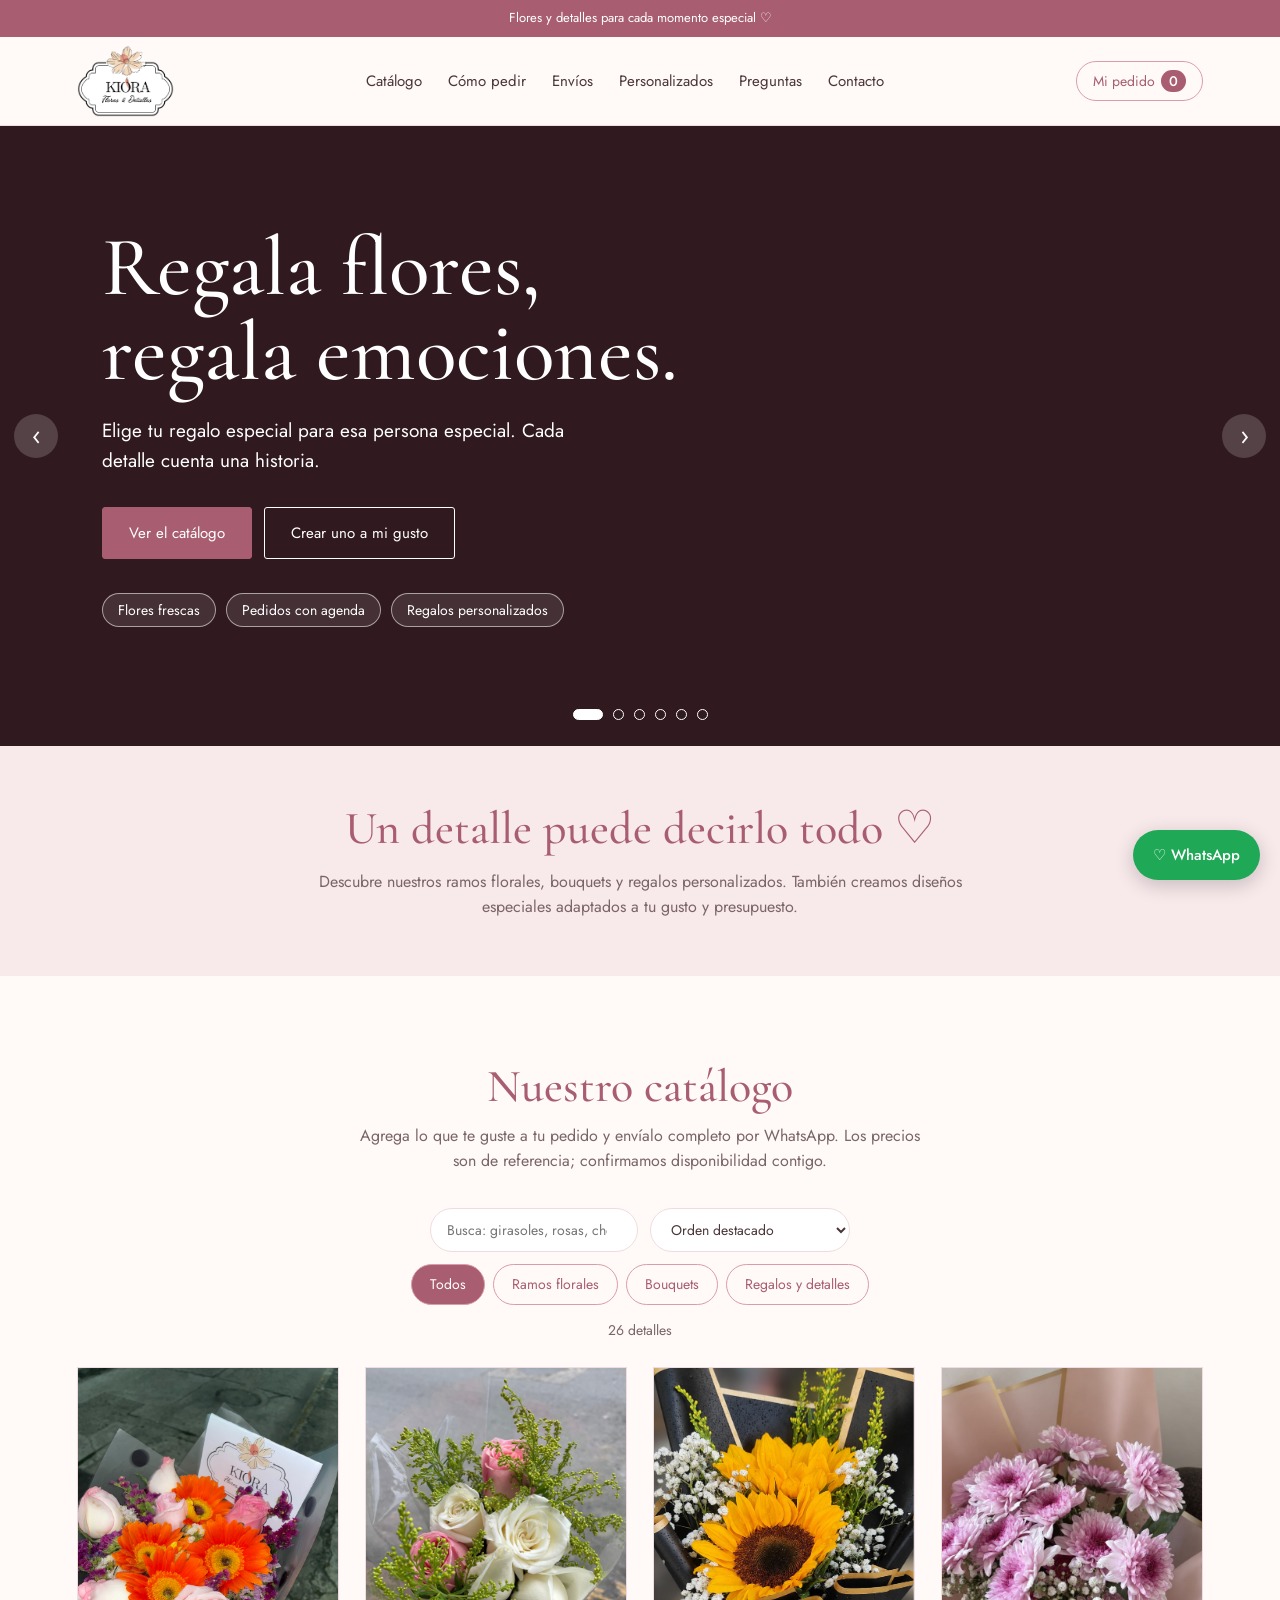
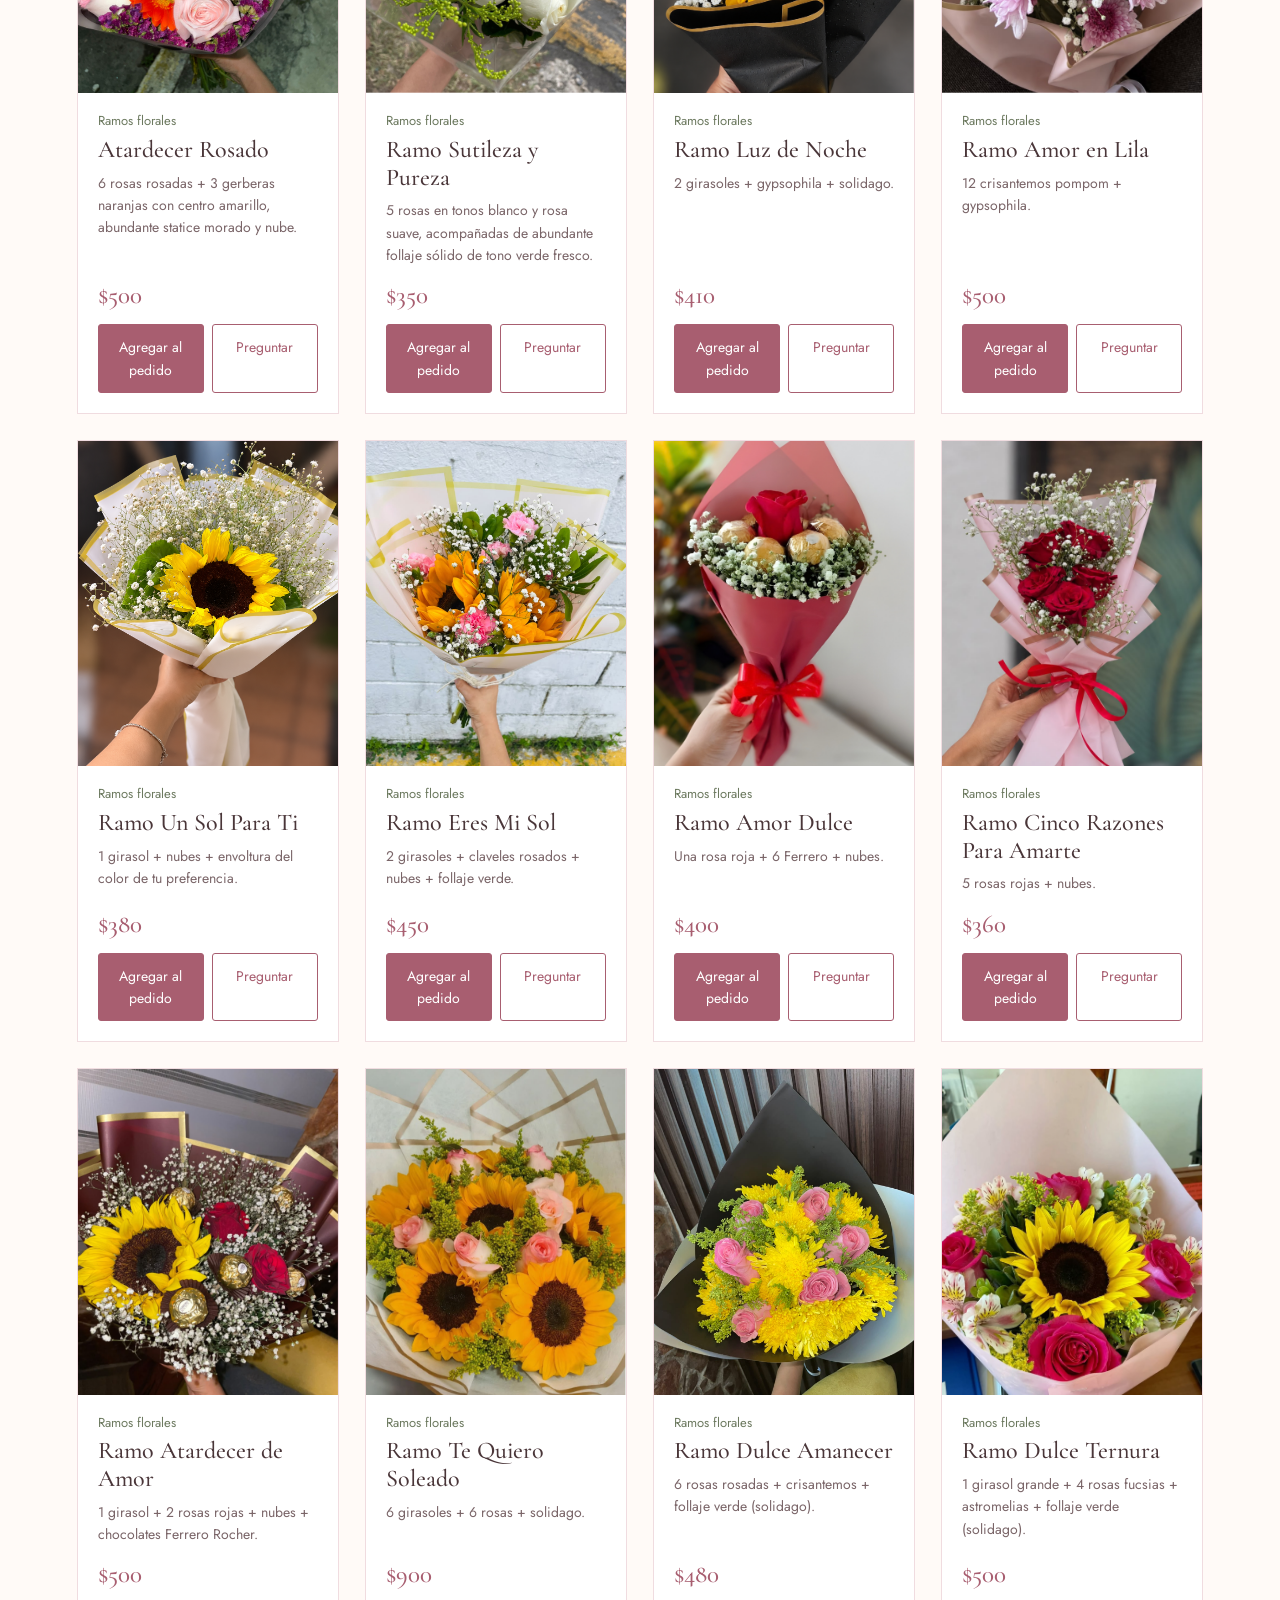
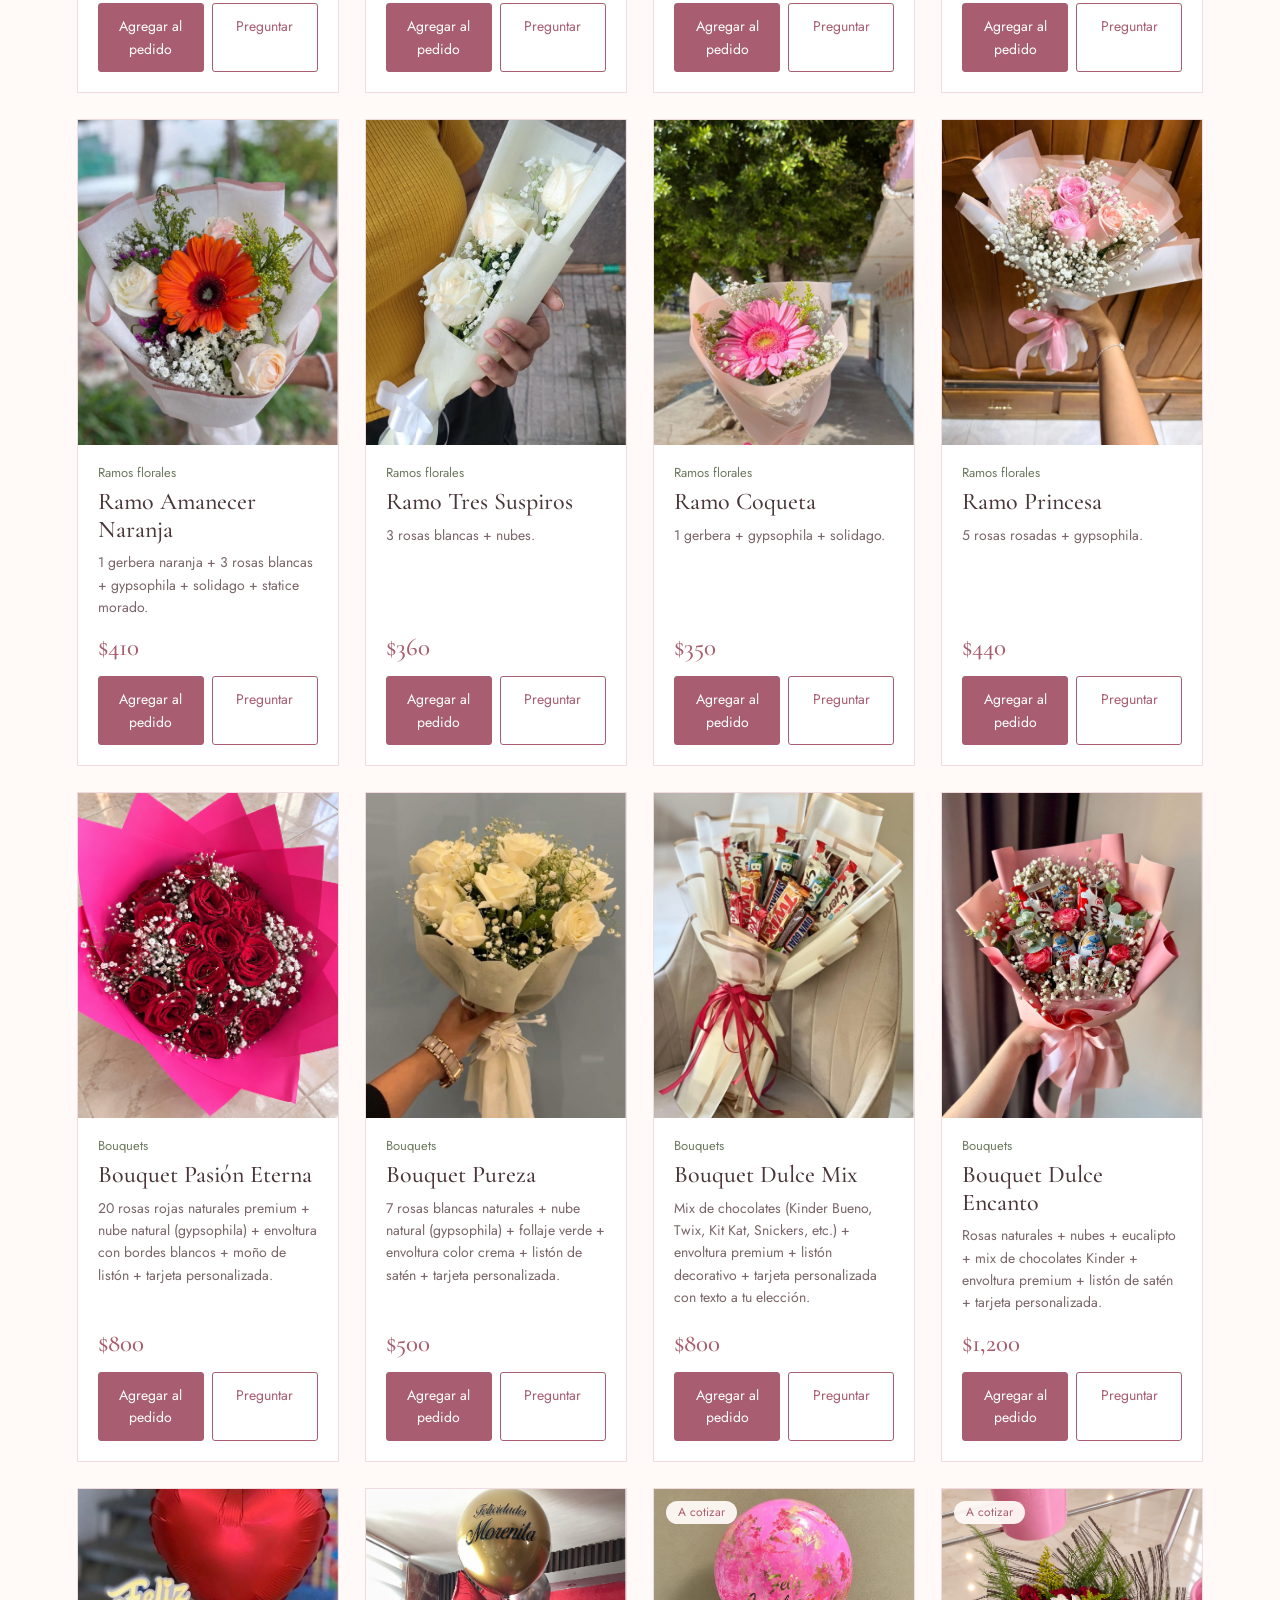
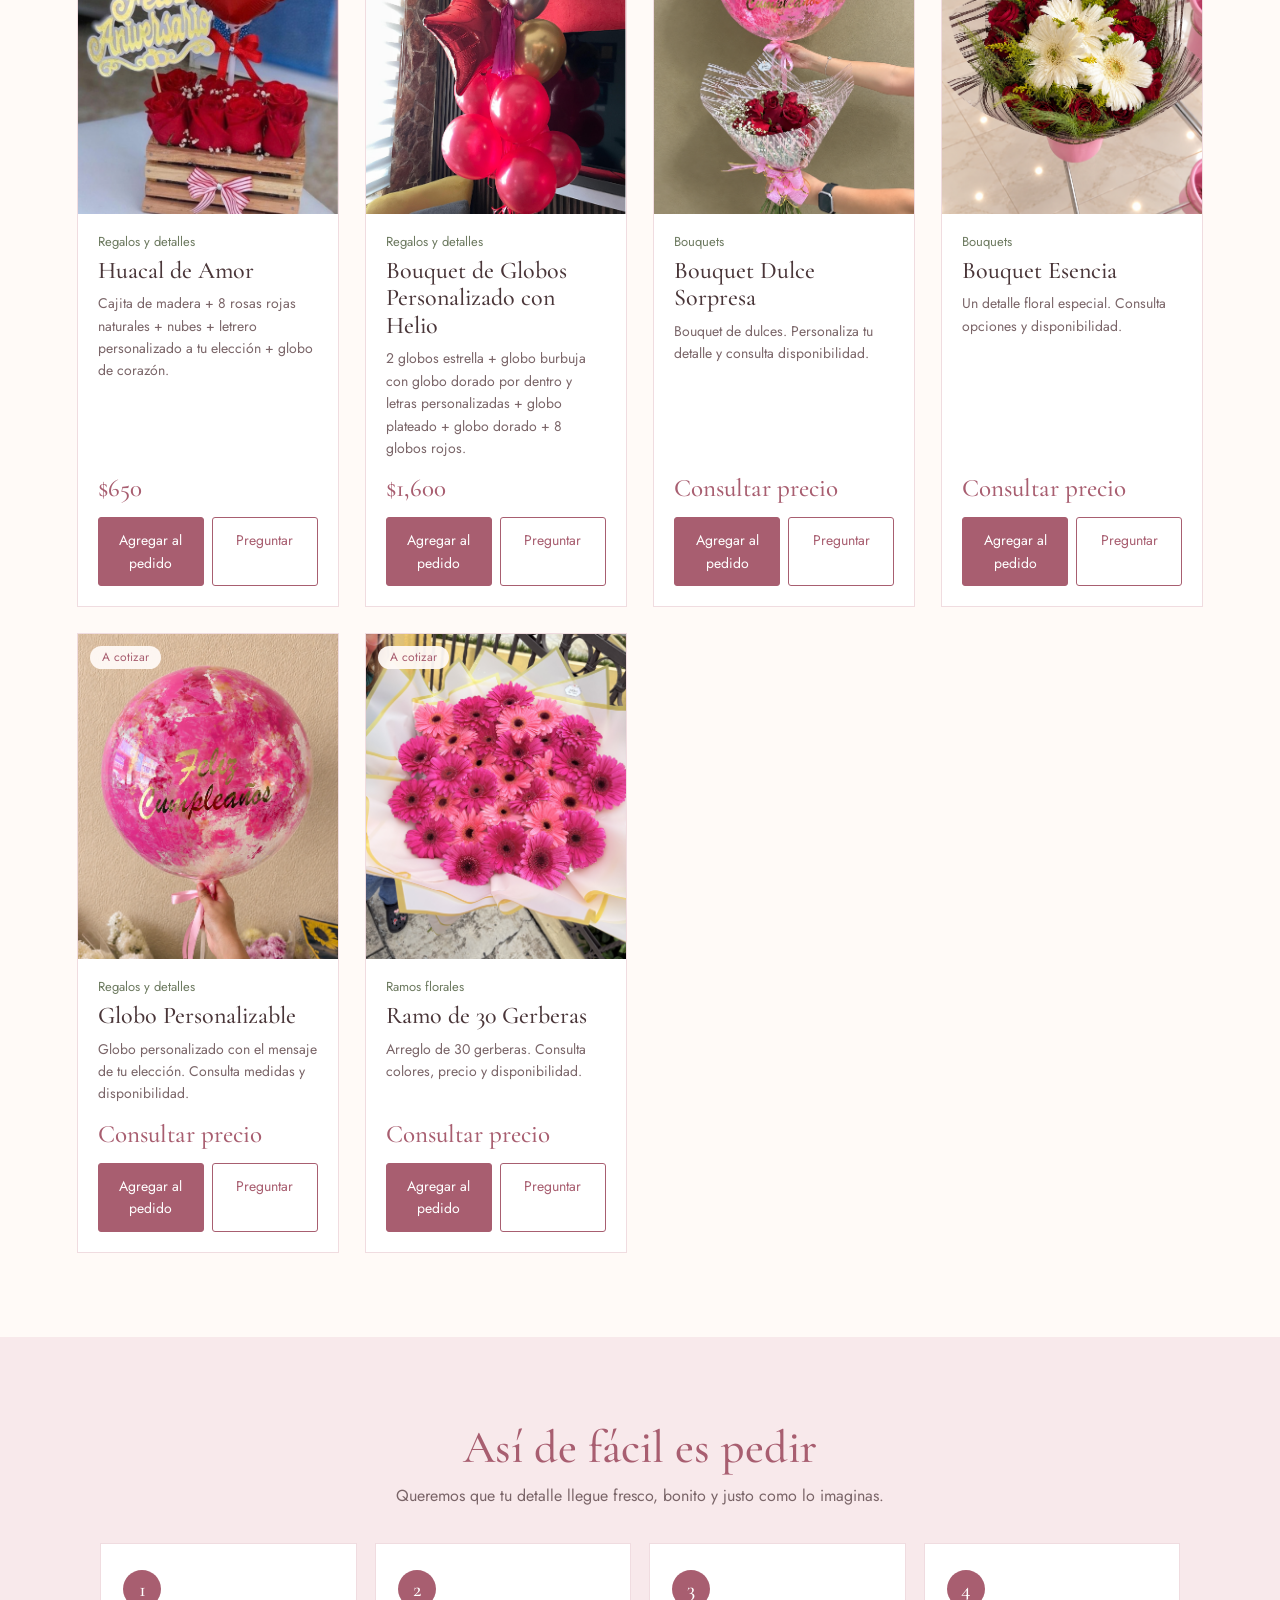
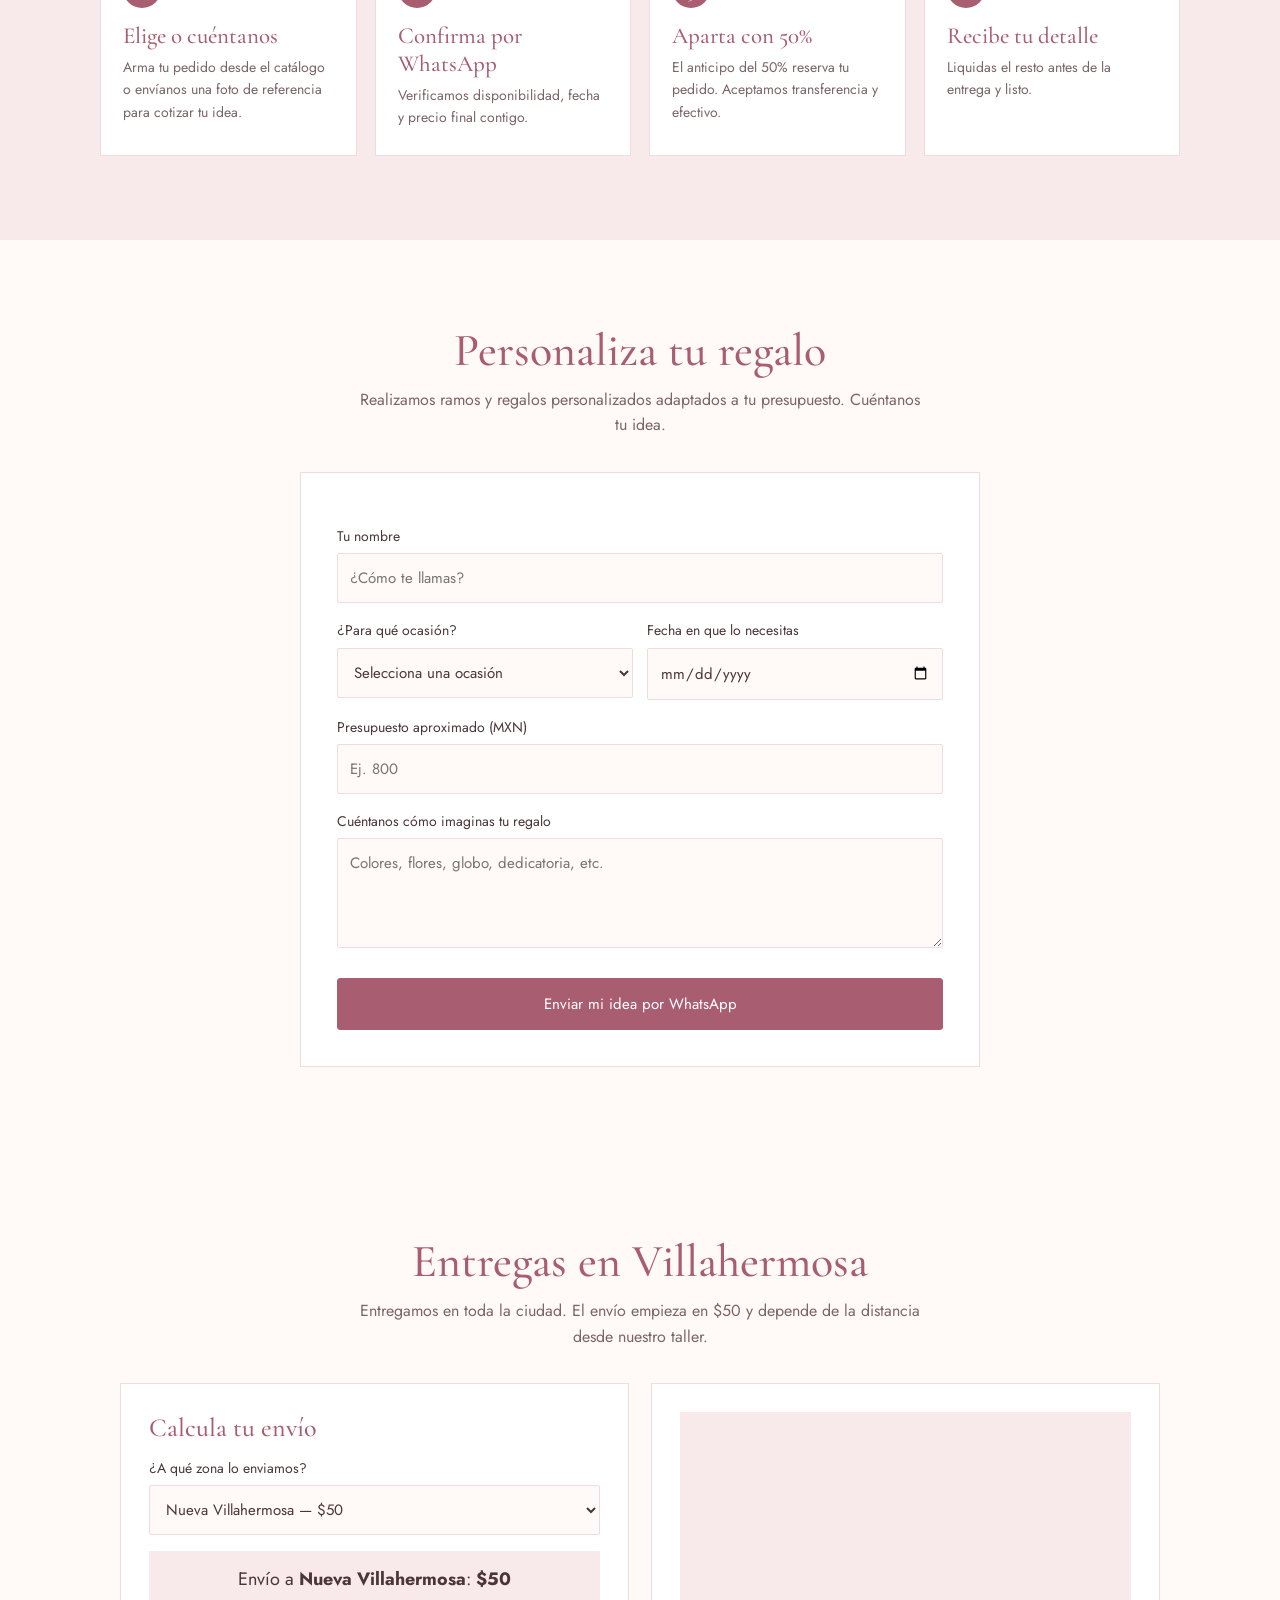
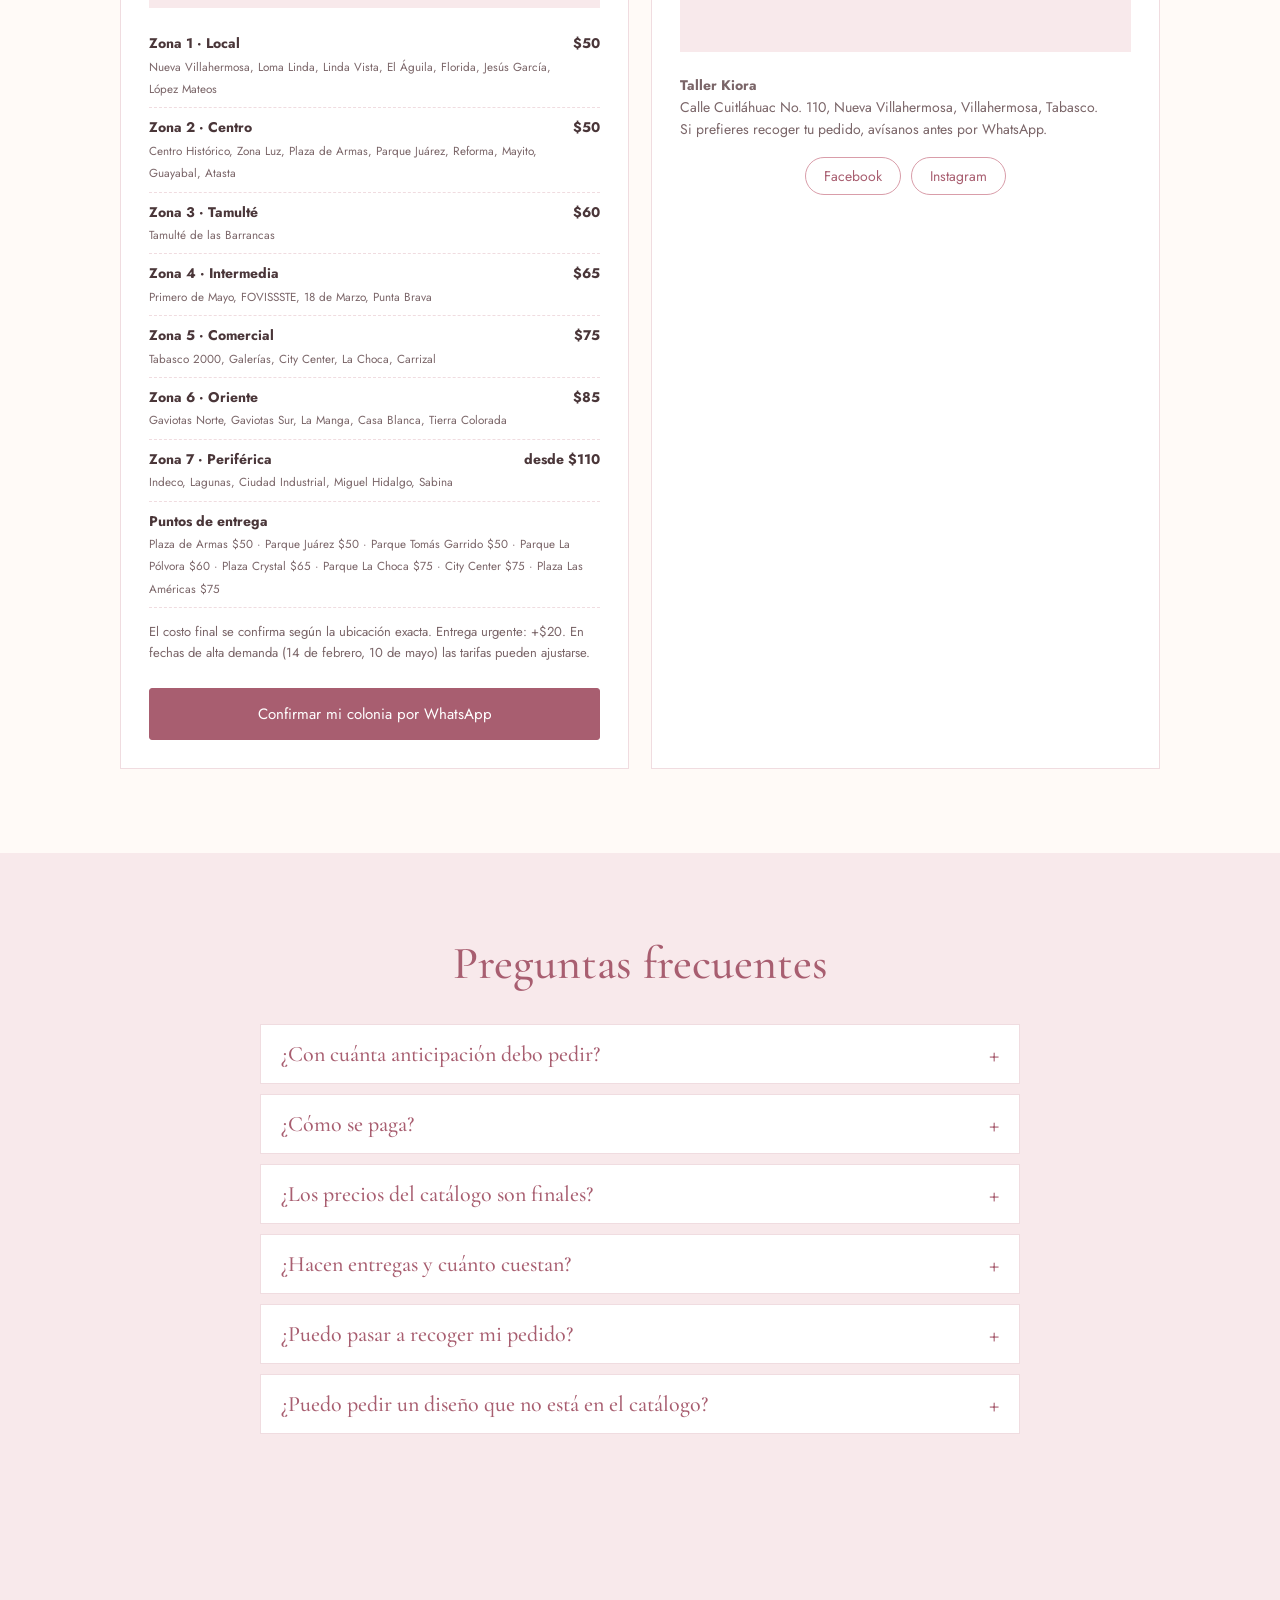
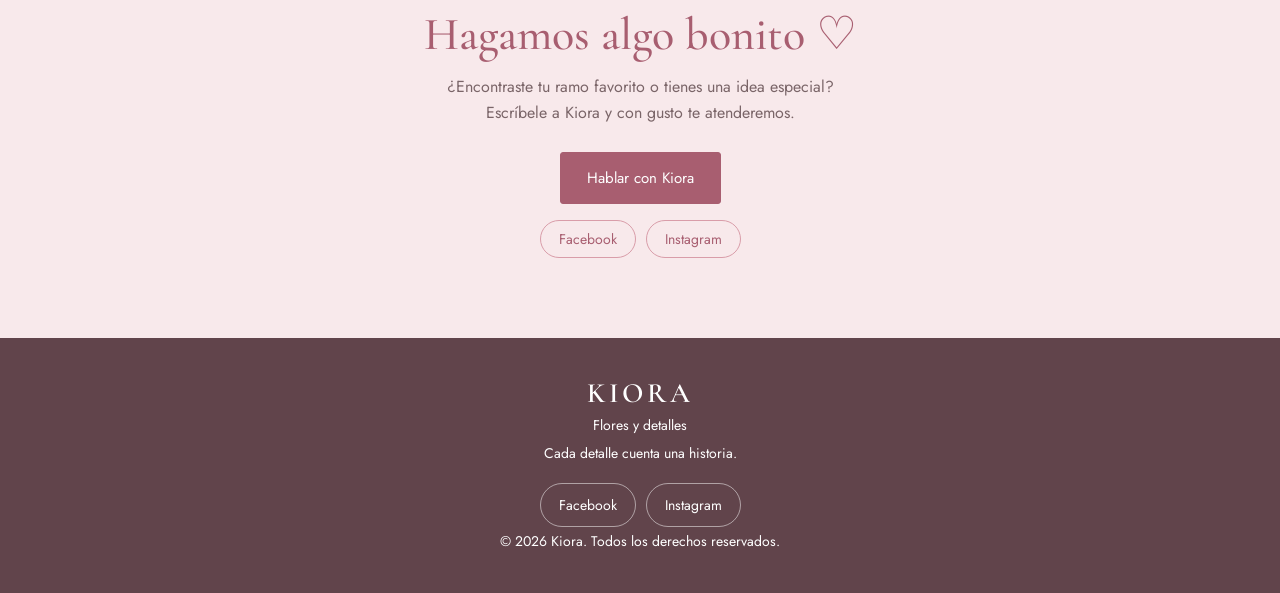
==== commit 327e6e16: "Add files via upload" ====
--- a/index.html
+++ b/index.html
@@ -4,10 +4,10 @@
 <meta charset="UTF-8">
 <meta name="viewport" content="width=device-width, initial-scale=1.0">
 <title>Kiora | Flores y Detalles — Ramos, bouquets y regalos personalizados</title>
-<meta name="description" content="Kiora Flores y Detalles: ramos florales, bouquets y regalos personalizados. Entregas en Villahermosa.">
+<meta name="description" content="Kiora Flores y Detalles: ramos florales, bouquets y regalos personalizados. Arma tu pedido y envíalo por WhatsApp.">
 <meta name="theme-color" content="#a85e70">
 <meta property="og:type" content="website">
-<meta property="og:title" content="Kiora | Flores y Detalles — Ramos, bouquets y regalos personalizados">
+<meta property="og:title" content="Kiora | Flores y Detalles">
 <meta property="og:description" content="Ramos florales, bouquets y regalos personalizados. Cada detalle cuenta una historia.">
 <meta property="og:image" content="imagenes/portada.jpg">
 <link rel="icon" href="data:image/svg+xml,%3Csvg xmlns='http://www.w3.org/2000/svg' viewBox='0 0 100 100'%3E%3Ctext y='.9em' font-size='90'%3E🌷%3C/text%3E%3C/svg%3E">
@@ -15,37 +15,208 @@
 <link rel="preconnect" href="https://fonts.gstatic.com" crossorigin>
 <link href="https://fonts.googleapis.com/css2?family=Cormorant+Garamond:wght@400;500;600&family=Jost:wght@400;500&display=swap" rel="stylesheet">
 <script type="application/ld+json">{"@context":"https://schema.org","@type":"Florist","name":"Kiora Flores y Detalles","telephone":"+529601011637","description":"Ramos florales, bouquets y regalos personalizados.","address":{"@type":"PostalAddress","streetAddress":"Calle Cuitláhuac 110, Nueva Villahermosa","addressLocality":"Villahermosa","addressRegion":"Tabasco","addressCountry":"MX"},"areaServed":"Villahermosa, Tabasco","sameAs":["https://www.facebook.com/FloresKiora1226","https://www.instagram.com/floreskiora"]}</script>
+<style>
+:root{--rose:#a85e70;--rose-d:#874858;--pink:#d99da9;--blush:#f8e9eb;--cream:#fffaf7;--ink:#4a3639;--muted:#7a6568;--leaf:#6d7a60;--line:#f0dce0;--serif:"Cormorant Garamond",Georgia,serif;--sans:"Jost",Arial,sans-serif}
+*{margin:0;padding:0;box-sizing:border-box}
+html{scroll-behavior:smooth;scroll-padding-top:90px}
+body{background:var(--cream);color:var(--ink);font:16px/1.6 var(--sans)}
+a{color:inherit;text-decoration:none}
+button,input,select,textarea{font:inherit;color:inherit}
+:focus-visible{outline:3px solid var(--pink);outline-offset:2px}
+.topbar{background:var(--rose);color:#fff;text-align:center;padding:8px 12px;font-size:13px}
+header{position:sticky;top:0;z-index:30;background:rgba(255,250,247,.96);backdrop-filter:blur(8px);border-bottom:1px solid var(--line);padding:8px 6%;display:flex;align-items:center;justify-content:space-between;gap:16px}
+.logo img{display:block;height:72px;width:auto;max-width:210px;object-fit:contain}
+nav{display:flex;align-items:center;gap:26px;font-size:15px}
+nav a:hover{color:var(--rose)}
+.hbtns{display:flex;align-items:center;gap:10px}
+.cart-btn,.menu{background:none;border:1px solid var(--pink);border-radius:30px;padding:8px 16px;cursor:pointer;color:var(--rose);font-size:14px}
+.cart-btn:hover,.menu:hover{background:var(--blush)}
+.cart-btn b{background:var(--rose);color:#fff;border-radius:20px;padding:1px 8px;margin-left:6px;font-weight:500}
+.menu{display:none}
+.btn{display:inline-block;background:var(--rose);color:#fff;padding:13px 26px;border:1px solid var(--rose);border-radius:3px;font-size:15px;cursor:pointer;transition:background .25s}
+.btn:hover{background:var(--rose-d);border-color:var(--rose-d)}
+.btn.ghost{background:transparent;color:#fff;border-color:#fff}
+.btn.ghost:hover{background:rgba(255,255,255,.18)}
+.btn.line{background:transparent;color:var(--rose)}
+.btn.line:hover{background:var(--blush)}
+.hero{position:relative;isolation:isolate;min-height:620px;color:#fff;overflow:hidden;background:#30191f}
+.slide{position:absolute;inset:0;display:flex;align-items:center;justify-content:space-between;gap:40px;padding:70px 8% 90px;opacity:0;visibility:hidden;transition:opacity .9s,visibility .9s}
+.slide.on{opacity:1;visibility:visible}
+.slide .bg{position:absolute;inset:0;background:var(--img) center/cover;z-index:-1}
+.slide.blur .bg{filter:blur(26px) brightness(.75);transform:scale(1.12)}
+.slide::after{content:"";position:absolute;inset:0;background:linear-gradient(90deg,rgba(48,25,31,.66),rgba(48,25,31,.08));z-index:-1}
+.hero-in{animation:none}
+.slide.on .hero-in{animation:rise .9s both}
+.hero h2{font:500 clamp(46px,7vw,84px)/1.02 var(--serif);margin-bottom:20px}
+.tag{display:inline-block;margin-bottom:14px;background:rgba(255,250,247,.93);color:var(--rose);border-radius:30px;padding:3px 14px;font-size:14px}
+.photo{width:min(340px,32vw);aspect-ratio:4/5;object-fit:cover;border:8px solid #fff;box-shadow:0 20px 50px #0006;flex-shrink:0;transform:rotate(2deg);background:var(--blush)}
+.dots{position:absolute;left:0;right:0;bottom:26px;display:flex;justify-content:center;gap:10px;z-index:2}
+.dots button{width:11px;height:11px;border-radius:10px;border:1px solid #fff;background:transparent;cursor:pointer;padding:0;transition:width .3s}
+.dots button.on{background:#fff;width:30px}
+.arr{position:absolute;top:50%;transform:translateY(-50%);z-index:2;width:44px;height:44px;border-radius:50%;border:0;background:rgba(255,255,255,.18);color:#fff;font-size:26px;cursor:pointer}
+.arr:hover{background:rgba(255,255,255,.32)}
+.arr.l{left:14px}.arr.r{right:14px}
+.hero-in{max-width:620px;animation:rise .9s ease both}
+@keyframes rise{from{opacity:0;transform:translateY(18px)}}
+.hero h1{font:500 clamp(46px,7vw,84px)/1.02 var(--serif);margin-bottom:20px}
+.hero p{font-size:19px;max-width:480px;margin-bottom:30px}
+.hero .btns{display:flex;gap:12px;flex-wrap:wrap;margin-bottom:34px}
+.chips{display:flex;gap:10px;flex-wrap:wrap;list-style:none;font-size:14px}
+.chips li{border:1px solid rgba(255,255,255,.55);border-radius:30px;padding:5px 15px;background:rgba(255,255,255,.1)}
+.intro{background:var(--blush);text-align:center;padding:56px 20px}
+.intro h2,.head h2,.contact h2{font:500 clamp(32px,4.5vw,46px)/1.15 var(--serif);color:var(--rose)}
+.intro p{max-width:680px;margin:14px auto 0;color:var(--muted)}
+.sec{padding:84px 6%}
+.head{text-align:center;margin-bottom:34px}
+.head p{color:var(--muted);max-width:560px;margin:10px auto 0}
+.tools{display:flex;gap:12px;flex-wrap:wrap;justify-content:center;align-items:center;margin-bottom:12px}
+.tools input,.tools select{padding:10px 16px;border:1px solid var(--line);border-radius:30px;background:#fff;font-size:14px;min-width:200px}
+.filters{display:flex;gap:8px;flex-wrap:wrap;justify-content:center;margin-bottom:14px}
+.filter{padding:8px 18px;border:1px solid var(--pink);background:transparent;color:var(--rose);border-radius:30px;cursor:pointer;font-size:14px}
+.filter.on,.filter:hover{background:var(--rose);color:#fff}
+.count{text-align:center;color:var(--muted);font-size:14px;margin-bottom:26px}
+.products{display:grid;grid-template-columns:repeat(auto-fill,minmax(250px,1fr));gap:26px;max-width:1280px;margin:auto}
+.product{background:#fff;border:1px solid var(--line);display:flex;flex-direction:column;transition:transform .3s,box-shadow .3s}
+.product:hover{transform:translateY(-4px);box-shadow:0 12px 30px rgba(168,94,112,.12)}
+.pimg{position:relative;aspect-ratio:4/5;background:linear-gradient(135deg,var(--blush),var(--cream));overflow:hidden;cursor:zoom-in;border:0;padding:0;width:100%;display:block}
+.pimg img{width:100%;height:100%;object-fit:cover;transition:transform .5s}
+.product:hover .pimg img{transform:scale(1.04)}
+.pimg i{position:absolute;left:12px;top:12px;background:rgba(255,250,247,.94);color:var(--rose);border-radius:20px;padding:2px 12px;font-size:12px;font-style:normal}
+.pinfo{padding:18px 20px 20px;display:flex;flex-direction:column;flex:1}
+.cat{font-size:13px;color:var(--leaf)}
+.product h3{font:500 24px/1.15 var(--serif);margin:4px 0 8px}
+.pdesc{color:var(--muted);font-size:14px;flex:1}
+.price{font:500 25px var(--serif);color:var(--rose);margin:14px 0}
+.row{display:flex;gap:8px}
+.row .btn{flex:1;text-align:center;padding:11px 8px;font-size:14px}
+.empty{grid-column:1/-1;text-align:center;color:var(--muted);padding:40px 0}
+.how{background:var(--blush)}
+.steps{display:grid;grid-template-columns:repeat(auto-fit,minmax(210px,1fr));gap:18px;max-width:1080px;margin:auto;list-style:none;counter-reset:s}
+.steps li{background:#fff;border:1px solid var(--line);padding:26px 22px;counter-increment:s}
+.steps li::before{content:counter(s);display:grid;place-items:center;width:38px;height:38px;border-radius:50%;background:var(--rose);color:#fff;font:500 21px var(--serif);margin-bottom:14px}
+.steps h3{font:500 23px var(--serif);color:var(--rose);margin-bottom:6px}
+.steps p{font-size:14px;color:var(--muted)}
+.form-wrap{max-width:680px;margin:auto;background:#fff;border:1px solid var(--line);padding:36px}
+.form-wrap label,.dr label{display:block;font-size:14px;margin:16px 0 6px}
+.form-wrap input,.form-wrap select,.form-wrap textarea,.dr input,.dr select{width:100%;padding:12px;border:1px solid var(--line);background:var(--cream);border-radius:2px;font-size:15px}
+.form-wrap textarea{min-height:110px;resize:vertical}
+.g2{display:grid;grid-template-columns:1fr 1fr;gap:14px}
+.form-wrap .btn{width:100%;margin-top:22px}
+.faq{max-width:760px;margin:auto}
+details{background:#fff;border:1px solid var(--line);margin-bottom:10px}
+summary{cursor:pointer;padding:16px 20px;font:500 22px var(--serif);color:var(--rose);list-style:none;display:flex;justify-content:space-between;gap:12px}
+summary::after{content:"+";font-size:26px;line-height:1}
+details[open] summary::after{content:"–"}
+details p{padding:0 20px 18px;color:var(--muted);font-size:15px}
+.contact{text-align:center;padding:80px 20px;background:var(--blush)}
+.contact p{color:var(--muted);margin:14px 0 26px}
+footer{background:#61444b;color:#fff;text-align:center;padding:38px 16px;font-size:14px;line-height:2}
+footer strong{font:600 28px var(--serif);letter-spacing:4px}
+.envios{display:grid;grid-template-columns:1fr 1fr;gap:22px;max-width:1040px;margin:auto}
+.calc,.mapbox{background:#fff;border:1px solid var(--line);padding:28px}
+.calc h3{font:500 26px var(--serif);color:var(--rose)}
+.calc select{width:100%;padding:12px;border:1px solid var(--line);background:var(--cream);border-radius:2px;font-size:15px}
+.calc label{display:block;font-size:14px;margin:14px 0 6px}
+.res{font-size:18px;margin:16px 0;padding:14px;background:var(--blush);text-align:center}
+.zlist{list-style:none;margin-bottom:14px;font-size:14px}
+.zlist small{color:var(--muted)}
+.zlist li{display:flex;justify-content:space-between;gap:12px;padding:8px 0;border-bottom:1px dashed var(--line)}
+.calc .btn{width:100%;text-align:center;margin-top:12px}
+.mapbox iframe{width:100%;height:240px;border:0;margin-bottom:14px;background:var(--blush)}
+.mapbox p{font-size:14px;color:var(--muted)}
+.social{display:flex;gap:10px;flex-wrap:wrap;justify-content:center;margin-top:16px}
+.social a{border:1px solid var(--pink);color:var(--rose);border-radius:30px;padding:7px 18px;font-size:14px}
+.social a:hover{background:var(--blush)}
+footer .social a{color:#fff;border-color:rgba(255,255,255,.5)}
+footer .social a:hover{background:rgba(255,255,255,.12)}
+.dfoot{max-height:64%;overflow:auto}
+.wa{position:fixed;right:20px;bottom:20px;z-index:25;background:#1fa855;color:#fff;border-radius:50px;padding:13px 20px;font-weight:500;font-size:15px;box-shadow:0 5px 20px #0003}
+.veil{position:fixed;inset:0;background:rgba(30,20,23,.55);z-index:55;opacity:0;visibility:hidden;transition:.3s}
+.veil.on{opacity:1;visibility:visible}
+.dr{position:fixed;top:0;right:0;height:100%;width:min(420px,100%);background:#fff;z-index:60;display:flex;flex-direction:column;transform:translateX(100%);visibility:hidden;transition:transform .3s,visibility .3s}
+.dr.on{transform:none;visibility:visible}
+.dr header{position:static;background:#fff;padding:16px 20px;backdrop-filter:none}
+.dr h2{font:500 28px var(--serif);color:var(--rose)}
+.x{background:none;border:0;font-size:32px;line-height:1;cursor:pointer;color:var(--muted)}
+.items{flex:1;overflow:auto;padding:6px 20px;list-style:none}
+.items li{display:flex;gap:12px;align-items:center;padding:12px 0;border-bottom:1px solid var(--line)}
+.items img{width:56px;height:56px;object-fit:cover;background:var(--blush)}
+.items .n{flex:1;font-size:14px;line-height:1.3}
+.items .n small{display:block;color:var(--rose)}
+.qty{display:flex;align-items:center;gap:6px}
+.qty button{width:28px;height:28px;border-radius:50%;border:1px solid var(--pink);background:none;color:var(--rose);cursor:pointer}
+.dfoot{padding:16px 20px 20px;border-top:1px solid var(--line);background:var(--cream)}
+.tot{display:flex;justify-content:space-between;font:500 24px var(--serif);margin-bottom:4px}
+.note{font-size:13px;color:var(--muted)}
+.dfoot .btn{width:100%;margin-top:14px}
+.lb{display:none;position:fixed;inset:0;background:rgba(30,20,23,.93);z-index:70;flex-direction:column;justify-content:center;align-items:center;padding:20px;gap:12px}
+.lb.on{display:flex}
+.lb img{max-width:92%;max-height:74vh;object-fit:contain}
+.lb p{color:#fff;text-align:center}
+.lb .x{position:absolute;top:14px;right:20px;color:#fff;font-size:40px}
+.lb .nav{position:absolute;top:50%;background:rgba(255,255,255,.14);color:#fff;border:0;width:46px;height:46px;border-radius:50%;font-size:26px;cursor:pointer}
+.lb .pv{left:14px}.lb .nx{right:14px}
+.toast{position:fixed;left:50%;bottom:84px;transform:translate(-50%,20px);background:var(--ink);color:#fff;padding:10px 20px;border-radius:30px;font-size:14px;opacity:0;pointer-events:none;transition:.3s;z-index:80}
+.toast.on{opacity:1;transform:translate(-50%,0)}
+@media(max-width:820px){
+header{padding:8px 4%;flex-wrap:wrap}
+.logo img{height:56px}
+.menu{display:block}
+nav{display:none;order:3;width:100%;flex-direction:column;gap:0;padding-bottom:8px}
+nav.on{display:flex}
+nav a{padding:12px 0;border-top:1px solid var(--line);width:100%}
+.hero{min-height:560px}.slide{padding:48px 7% 84px}.photo,.arr{display:none}
+.sec{padding:60px 5%}
+.form-wrap{padding:22px}
+.g2,.envios{grid-template-columns:1fr}
+}
+@media(prefers-reduced-motion:reduce){*{animation:none!important;transition:none!important;scroll-behavior:auto!important}}
+</style>
+</head>
 <body>
-<svg width="0" height="0" style="position:absolute" aria-hidden="true"><defs>
-<symbol id="flor" viewBox="0 0 100 100"><g fill="currentColor"><ellipse cx="50" cy="26" rx="14" ry="22"/><ellipse cx="50" cy="26" rx="14" ry="22" transform="rotate(72 50 50)"/><ellipse cx="50" cy="26" rx="14" ry="22" transform="rotate(144 50 50)"/><ellipse cx="50" cy="26" rx="14" ry="22" transform="rotate(216 50 50)"/><ellipse cx="50" cy="26" rx="14" ry="22" transform="rotate(288 50 50)"/></g><circle cx="50" cy="50" r="9" fill="#f6d27a"/></symbol>
-<symbol id="hoja" viewBox="0 0 60 100"><path d="M30 98C6 70 4 34 30 2c26 32 24 68 0 96z" fill="currentColor"/><path d="M30 92V16" stroke="#fff" stroke-opacity=".55" stroke-width="2" fill="none"/></symbol></defs></svg><div class="topbar">Flores y detalles para cada momento especial ♡</div>
+<div class="topbar">Flores y detalles para cada momento especial ♡</div>
 <header>
-  <a href="index.html" class="logo" aria-label="Kiora Flores y Detalles"><img src="imagenes/Kiora.png" alt="Logo de Kiora Flores y Detalles"></a>
-  <nav id="nav"><a href="index.html" aria-current="page">Inicio</a><a href="catalogo.html">Catálogo</a><a href="personalizados.html">Personalizados</a><a href="envios.html">Envíos y preguntas</a><a href="#contacto">Contacto</a></nav>
+  <a href="#inicio" class="logo" aria-label="Kiora Flores y Detalles"><img src="imagenes/Kiora.png" alt="Logo de Kiora Flores y Detalles"></a>
+  <nav id="nav">
+    <a href="#catalogo">Catálogo</a><a href="#como">Cómo pedir</a><a href="#envios">Envíos</a><a href="#personalizado">Personalizados</a><a href="#preguntas">Preguntas</a><a href="#contacto">Contacto</a>
+  </nav>
   <div class="hbtns">
     <button class="cart-btn" id="openCart" type="button">Mi pedido<b id="cnt">0</b></button>
     <button class="menu" id="menu" type="button" aria-expanded="false" aria-controls="nav">Menú</button>
   </div>
 </header>
+
 <main>
-<section class="hero" id="inicio" aria-roledescription="carousel" aria-label="Ramos destacados">
+  <section class="hero" id="inicio" aria-roledescription="carousel" aria-label="Ramos destacados">
     <div id="slides"></div>
     <button class="arr l" id="hPrev" type="button" aria-label="Anterior">‹</button>
     <button class="arr r" id="hNext" type="button" aria-label="Siguiente">›</button>
     <div class="dots" id="dots"></div>
-  </section><svg class="wave" viewBox="0 0 1440 48" preserveAspectRatio="none" aria-hidden="true"><path d="M0 24C240 0 480 48 720 24S1200 0 1440 24V48H0z" fill="#f8e9eb"/></svg><section class="intro">
-    <svg class="deco rs" style="left:7%;top:20px" width="64" height="64" aria-hidden="true"><use href="#flor"/></svg><svg class="deco pe" style="right:9%;bottom:16px" width="56" height="56" aria-hidden="true"><use href="#flor"/></svg><h2>Un detalle puede decirlo todo ♡</h2>
+  </section>
+
+  <section class="intro">
+    <h2>Un detalle puede decirlo todo ♡</h2>
     <p>Descubre nuestros ramos florales, bouquets y regalos personalizados. También creamos diseños especiales adaptados a tu gusto y presupuesto.</p>
-  </section><section class="sec" id="tipos"><svg class="deco le" style="right:3%;top:24px" width="36" height="60" aria-hidden="true"><use href="#hoja"/></svg><div class="head"><h2>¿Qué detalle buscas?</h2><p>Elige por tipo de regalo y descubre todo lo que tenemos para ti.</p></div>
-<div class="tipos">
-<a href="catalogo.html?cat=Ramos%20florales" class="tipo t1"><img src="imagenes/coqueta.png" alt="" onerror="fb(this)"><span><b>Ramos florales</b>Rosas, girasoles, gerberas y más</span></a>
-<a href="catalogo.html?cat=Bouquets" class="tipo t2"><img src="imagenes/bouquet-pureza.png" alt="" onerror="fb(this)"><span><b>Bouquets</b>Flores, chocolates y envolturas premium</span></a>
-<a href="catalogo.html?cat=Regalos%20y%20detalles" class="tipo t3"><img src="imagenes/huacal-de-amor.png" alt="" onerror="fb(this)"><span><b>Regalos y detalles</b>Huacales y globos personalizados</span></a>
-</div></section><section class="sec tint-peach" id="favoritos"><svg class="deco pe" style="left:2%;top:30px" width="80" height="80" aria-hidden="true"><use href="#flor"/></svg><svg class="deco rs" style="right:3%;bottom:40px" width="70" height="70" aria-hidden="true"><use href="#flor"/></svg><div class="head"><h2>Una probadita del catálogo</h2><p>Algunos de nuestros arreglos. Agrégalos a tu pedido o míralos todos.</p></div>
-<div class="products" id="destacados"></div>
-<p style="text-align:center;margin-top:34px"><a class="btn" href="catalogo.html">Ver todo el catálogo</a></p></section><section class="sec tint-green" id="ocasiones"><svg class="deco le" style="left:4%;top:30px" width="44" height="44" aria-hidden="true"><use href="#flor"/></svg><svg class="deco le" style="right:5%;bottom:24px" width="44" height="73" aria-hidden="true"><use href="#hoja"/></svg><div class="head"><h2>Para cada ocasión</h2><p>Cuéntanos qué celebras y diseñamos el detalle perfecto.</p></div>
-<div class="ocas"><a href="personalizados.html?ocasion=San%20Valentín">San Valentín</a><a href="personalizados.html?ocasion=Cumpleaños">Cumpleaños</a><a href="personalizados.html?ocasion=Aniversario">Aniversario</a><a href="personalizados.html?ocasion=Graduación">Graduación</a><a href="personalizados.html?ocasion=Declaración%20de%20amor">Declaración de amor</a></div></section><section class="sec how" id="como">
-    <svg class="deco rs" style="right:4%;top:24px" width="70" height="70" aria-hidden="true"><use href="#flor"/></svg><div class="head"><h2>Así de fácil es pedir</h2><p>Queremos que tu detalle llegue fresco, bonito y justo como lo imaginas.</p></div>
+  </section>
+
+  <section class="sec" id="catalogo">
+    <div class="head">
+      <h2>Nuestro catálogo</h2>
+      <p>Agrega lo que te guste a tu pedido y envíalo completo por WhatsApp. Los precios son de referencia; confirmamos disponibilidad contigo.</p>
+    </div>
+    <div class="tools">
+      <input type="search" id="q" placeholder="Busca: girasoles, rosas, chocolates…" aria-label="Buscar en el catálogo">
+      <select id="sort" aria-label="Ordenar">
+        <option value="">Orden destacado</option><option value="asc">Precio: menor a mayor</option><option value="desc">Precio: mayor a menor</option>
+      </select>
+    </div>
+    <div class="filters" id="filters"></div>
+    <p class="count" id="count" aria-live="polite"></p>
+    <div class="products" id="products"></div>
+  </section>
+
+  <section class="sec how" id="como">
+    <div class="head"><h2>Así de fácil es pedir</h2><p>Queremos que tu detalle llegue fresco, bonito y justo como lo imaginas.</p></div>
     <ol class="steps">
       <li><h3>Elige o cuéntanos</h3><p>Arma tu pedido desde el catálogo o envíanos una foto de referencia para cotizar tu idea.</p></li>
       <li><h3>Confirma por WhatsApp</h3><p>Verificamos disponibilidad, fecha y precio final contigo.</p></li>
@@ -53,8 +224,58 @@
       <li><h3>Recibe tu detalle</h3><p>Liquidas el resto antes de la entrega y listo.</p></li>
     </ol>
   </section>
-<section class="contact" id="contacto">
-    <svg class="deco rs" style="left:6%;top:18px" width="70" height="70" aria-hidden="true"><use href="#flor"/></svg><svg class="deco li" style="right:8%;bottom:14px" width="60" height="60" aria-hidden="true"><use href="#flor"/></svg><h2>Hagamos algo bonito ♡</h2>
+
+  <section class="sec" id="personalizado">
+    <div class="head"><h2>Personaliza tu regalo</h2><p>Realizamos ramos y regalos personalizados adaptados a tu presupuesto. Cuéntanos tu idea.</p></div>
+    <form class="form-wrap" id="orderForm">
+      <label for="nombre">Tu nombre</label>
+      <input id="nombre" type="text" placeholder="¿Cómo te llamas?" required autocomplete="name">
+      <div class="g2">
+        <div><label for="ocasion">¿Para qué ocasión?</label>
+          <select id="ocasion" required><option value="">Selecciona una ocasión</option><option>Cumpleaños</option><option>Aniversario</option><option>San Valentín</option><option>Graduación</option><option>Declaración de amor</option><option>Otro momento especial</option></select></div>
+        <div><label for="fecha">Fecha en que lo necesitas</label><input id="fecha" type="date" required></div>
+      </div>
+      <label for="presupuesto">Presupuesto aproximado (MXN)</label>
+      <input id="presupuesto" type="number" min="1" inputmode="numeric" placeholder="Ej. 800" required>
+      <label for="idea">Cuéntanos cómo imaginas tu regalo</label>
+      <textarea id="idea" placeholder="Colores, flores, globo, dedicatoria, etc." required></textarea>
+      <button class="btn" type="submit">Enviar mi idea por WhatsApp</button>
+    </form>
+  </section>
+
+  <section class="sec" id="envios">
+    <div class="head"><h2>Entregas en Villahermosa</h2><p>Entregamos en toda la ciudad. El envío empieza en $50 y depende de la distancia desde nuestro taller.</p></div>
+    <div class="envios">
+      <div class="calc">
+        <h3>Calcula tu envío</h3>
+        <label for="zSel">¿A qué zona lo enviamos?</label><select id="zSel"></select>
+        <p class="res" id="zRes" aria-live="polite"></p>
+        <ul class="zlist" id="zList"></ul>
+        <p style="font-size:13px;color:var(--muted);margin-bottom:12px">El costo final se confirma según la ubicación exacta. Entrega urgente: +$20. En fechas de alta demanda (14 de febrero, 10 de mayo) las tarifas pueden ajustarse.</p>
+        <a class="btn" id="zWa" href="#" target="_blank" rel="noopener">Confirmar mi colonia por WhatsApp</a>
+      </div>
+      <div class="mapbox">
+        <iframe loading="lazy" title="Ubicación del taller de Kiora" src="https://www.google.com/maps?q=Cuitl%C3%A1huac+110,+Nueva+Villahermosa,+Villahermosa,+Tabasco&amp;output=embed"></iframe>
+        <p><strong>Taller Kiora</strong><br>Calle Cuitláhuac No. 110, Nueva Villahermosa, Villahermosa, Tabasco.<br>Si prefieres recoger tu pedido, avísanos antes por WhatsApp.</p>
+        <div class="social"><a href="https://www.facebook.com/FloresKiora1226" target="_blank" rel="noopener">Facebook</a><a href="https://www.instagram.com/floreskiora" target="_blank" rel="noopener">Instagram</a></div>
+      </div>
+    </div>
+  </section>
+
+  <section class="sec how" id="preguntas">
+    <div class="head"><h2>Preguntas frecuentes</h2></div>
+    <div class="faq">
+      <details><summary>¿Con cuánta anticipación debo pedir?</summary><p>Trabajamos bajo agenda para cuidar la frescura de las flores. Te sugerimos pedir con 1 o 2 días de anticipación, o más tiempo en fechas especiales.</p></details>
+      <details><summary>¿Cómo se paga?</summary><p>Solicitamos el 50% de anticipo para apartar tu pedido y el resto se liquida antes de la entrega. Aceptamos transferencias y efectivo.</p></details>
+      <details><summary>¿Los precios del catálogo son finales?</summary><p>Son precios de referencia. Antes de pagar confirmamos contigo disponibilidad, detalles y el precio final.</p></details>
+      <details><summary>¿Hacen entregas y cuánto cuestan?</summary><p>Entregamos en toda Villahermosa. El costo depende de la zona, desde $50, y una entrega urgente cuesta $20 más. También entregamos en puntos acordados como Plaza de Armas o City Center. Por ahora solo entregamos dentro de Villahermosa. Elige tu colonia en la sección de envíos para ver el costo.</p></details>
+      <details><summary>¿Puedo pasar a recoger mi pedido?</summary><p>Sí, en calle Cuitláhuac No. 110, Nueva Villahermosa. Avísanos antes por WhatsApp para tenerlo listo.</p></details>
+      <details><summary>¿Puedo pedir un diseño que no está en el catálogo?</summary><p>Sí. Envíanos una foto de referencia o llena el formulario de personalizados con tu idea y presupuesto, y te cotizamos.</p></details>
+    </div>
+  </section>
+
+  <section class="contact" id="contacto">
+    <h2>Hagamos algo bonito ♡</h2>
     <p>¿Encontraste tu ramo favorito o tienes una idea especial?<br>Escríbele a Kiora y con gusto te atenderemos.</p>
     <a href="#" id="contactBtn" class="btn" target="_blank" rel="noopener">Hablar con Kiora</a>
     <div class="social"><a href="https://www.facebook.com/FloresKiora1226" target="_blank" rel="noopener">Facebook</a><a href="https://www.instagram.com/floreskiora" target="_blank" rel="noopener">Instagram</a></div>
@@ -62,7 +283,7 @@
 </main>
 
 <footer>
-  <strong>KIORA</strong><div class="flinks"><a href="index.html">Inicio</a><a href="catalogo.html">Catálogo</a><a href="personalizados.html">Personalizados</a><a href="envios.html">Envíos y preguntas</a></div><p>Flores y detalles</p>
+  <strong>KIORA</strong><p>Flores y detalles</p>
   <p>Cada detalle cuenta una historia.</p>
   <div class="social"><a href="https://www.facebook.com/FloresKiora1226" target="_blank" rel="noopener">Facebook</a><a href="https://www.instagram.com/floreskiora" target="_blank" rel="noopener">Instagram</a></div>
   <p>© 2026 Kiora. Todos los derechos reservados.</p>
@@ -94,6 +315,200 @@
 </div>
 <div class="toast" id="toast" role="status"></div>
 
-<script src="app.js"></script>
+<script>
+// WhatsApp de atención. Cámbialo aquí si el número ya no es el correcto.
+const WHATSAPP="529601011637";
+const R="Ramos florales",B="Bouquets",G="Regalos y detalles";
+const P=(nombre,categoria,descripcion,precio,imagen)=>({nombre,categoria,descripcion,precio,imagen:"imagenes/"+imagen});
+// Precios y fotos: edítalos aquí. precio:null muestra "Consultar precio".
+const productos=[
+P("Atardecer Rosado",R,"6 rosas rosadas + 3 gerberas naranjas con centro amarillo, abundante statice morado y nube.",500,"atardecer-rosado.jpg"),
+P("Ramo Sutileza y Pureza",R,"5 rosas en tonos blanco y rosa suave, acompañadas de abundante follaje sólido de tono verde fresco.",350,"sutileza-y-pureza.png"),
+P("Ramo Luz de Noche",R,"2 girasoles + gypsophila + solidago.",410,"ramo-luz-de-noche.png"),
+P("Ramo Amor en Lila",R,"12 crisantemos pompom + gypsophila.",500,"amor-en-lila.png"),
+P("Ramo Un Sol Para Ti",R,"1 girasol + nubes + envoltura del color de tu preferencia.",380,"un-sol-para-ti.png"),
+P("Ramo Eres Mi Sol",R,"2 girasoles + claveles rosados + nubes + follaje verde.",450,"eres-mi-sol.jpg"),
+P("Ramo Amor Dulce",R,"Una rosa roja + 6 Ferrero + nubes.",400,"amor-dulce.png"),
+P("Ramo Cinco Razones Para Amarte",R,"5 rosas rojas + nubes.",360,"cinco-razones-para-amarte.png"),
+P("Ramo Atardecer de Amor",R,"1 girasol + 2 rosas rojas + nubes + chocolates Ferrero Rocher.",500,"atardecer-de-amor.png"),
+P("Ramo Te Quiero Soleado",R,"6 girasoles + 6 rosas + solidago.",900,"te-quiero-soleado.png"),
+P("Ramo Dulce Amanecer",R,"6 rosas rosadas + crisantemos + follaje verde (solidago).",480,"dulce-amanecer.jpg"),
+P("Ramo Dulce Ternura",R,"1 girasol grande + 4 rosas fucsias + astromelias + follaje verde (solidago).",500,"dulce-ternura.jpg"),
+P("Ramo Amanecer Naranja",R,"1 gerbera naranja + 3 rosas blancas + gypsophila + solidago + statice morado.",410,"amanecer-naranja.png"),
+P("Ramo Tres Suspiros",R,"3 rosas blancas + nubes.",360,"tres-suspiros.png"),
+P("Ramo Coqueta",R,"1 gerbera + gypsophila + solidago.",350,"coqueta.png"),
+P("Ramo Princesa",R,"5 rosas rosadas + gypsophila.",440,"princesa.JPG"),
+P("Bouquet Pasión Eterna",B,"20 rosas rojas naturales premium + nube natural (gypsophila) + envoltura con bordes blancos + moño de listón + tarjeta personalizada.",800,"bouquet-pasion-eterna.PNG"),
+P("Bouquet Pureza",B,"7 rosas blancas naturales + nube natural (gypsophila) + follaje verde + envoltura color crema + listón de satén + tarjeta personalizada.",500,"bouquet-pureza.png"),
+P("Bouquet Dulce Mix",B,"Mix de chocolates (Kinder Bueno, Twix, Kit Kat, Snickers, etc.) + envoltura premium + listón decorativo + tarjeta personalizada con texto a tu elección.",800,"bouquet-dulce-mix.png"),
+P("Bouquet Dulce Encanto",B,"Rosas naturales + nubes + eucalipto + mix de chocolates Kinder + envoltura premium + listón de satén + tarjeta personalizada.",1200,"bouquet-dulce-encanto.png"),
+P("Huacal de Amor",G,"Cajita de madera + 8 rosas rojas naturales + nubes + letrero personalizado a tu elección + globo de corazón.",650,"huacal-de-amor.png"),
+P("Bouquet de Globos Personalizado con Helio",G,"2 globos estrella + globo burbuja con globo dorado por dentro y letras personalizadas + globo plateado + globo dorado + 8 globos rojos.",1600,"bouquet-globos-helio.png"),
+P("Bouquet Dulce Sorpresa",B,"Bouquet de dulces. Personaliza tu detalle y consulta disponibilidad.",null,"bouquet-dulce-sorpresa.PNG"),
+P("Bouquet Esencia",B,"Un detalle floral especial. Consulta opciones y disponibilidad.",null,"bouquet-esencia.PNG"),
+P("Globo Personalizable",G,"Globo personalizado con el mensaje de tu elección. Consulta medidas y disponibilidad.",null,"Globo-personalizable.PNG"),
+P("Ramo de 30 Gerberas",R,"Arreglo de 30 gerberas. Consulta colores, precio y disponibilidad.",null,"treinta-gerberas.jpg")
+];
+
+// Si una foto no carga, prueba otras extensiones (png, jpg, jpeg, mayúsculas) antes de ocultarla.
+function fb(i){const E=["png","jpg","jpeg","PNG","JPG","JPEG","webp"],n=+(i.dataset.n||0);if(n>=E.length){i.style.visibility="hidden";return}i.dataset.n=n+1;i.src=i.src.replace(/\.[A-Za-z]+(\?.*)?$/,"."+E[n])}
+const $=s=>document.querySelector(s);
+const wa=m=>"https://wa.me/"+WHATSAPP+"?text="+encodeURIComponent(m);
+const mxn=n=>n.toLocaleString("es-MX",{style:"currency",currency:"MXN",maximumFractionDigits:0});
+const norm=s=>s.toLowerCase().normalize("NFD").replace(/[\u0300-\u036f]/g,"");
+let cat="Todos",vista=[],li=0,cart={};
+try{cart=JSON.parse(localStorage.getItem("kiora-pedido")||"{}")}catch(e){}
+const guardar=()=>{try{localStorage.setItem("kiora-pedido",JSON.stringify(cart))}catch(e){}};
+const byName=n=>productos.find(p=>p.nombre===n);
+function toast(t){const e=$("#toast");e.textContent=t;e.classList.add("on");clearTimeout(toast.t);toast.t=setTimeout(()=>e.classList.remove("on"),1800)}
+
+function filtros(){
+  const cs=["Todos",...new Set(productos.map(p=>p.categoria))];
+  $("#filters").innerHTML=cs.map(c=>`<button type="button" class="filter${c===cat?" on":""}" data-c="${c}">${c}</button>`).join("");
+}
+function catalogo(){
+  const q=norm($("#q").value.trim()),o=$("#sort").value;
+  vista=productos.filter(p=>(cat==="Todos"||p.categoria===cat)&&(!q||norm(p.nombre+" "+p.descripcion).includes(q)));
+  if(o)vista.sort((a,b)=>((a.precio??1e9)-(b.precio??1e9))*(o==="asc"?1:-1));
+  $("#count").textContent=vista.length+(vista.length===1?" detalle":" detalles");
+  $("#products").innerHTML=vista.length?vista.map((p,i)=>`
+  <article class="product">
+    <button type="button" class="pimg" data-z="${i}" aria-label="Ampliar foto de ${p.nombre}">
+      <img src="${p.imagen}" alt="${p.nombre}" loading="lazy" onerror="fb(this)">
+      ${p.precio==null?"<i>A cotizar</i>":""}
+    </button>
+    <div class="pinfo">
+      <span class="cat">${p.categoria}</span><h3>${p.nombre}</h3>
+      <p class="pdesc">${p.descripcion}</p>
+      <span class="price">${p.precio==null?"Consultar precio":mxn(p.precio)}</span>
+      <div class="row">
+        <button type="button" class="btn" data-add="${p.nombre}">Agregar al pedido</button>
+        <a class="btn line" target="_blank" rel="noopener" aria-label="Preguntar por ${p.nombre}" href="${wa("Hola, Kiora. Me interesa: "+p.nombre+". ¿Me compartes precio y disponibilidad?")}">Preguntar</a>
+      </div>
+    </div>
+  </article>`).join(""):`<p class="empty">No encontramos ese detalle. Prueba con otra palabra o <a href="#personalizado" style="color:var(--rose);text-decoration:underline">cuéntanos tu idea</a>.</p>`;
+}
+
+function pedido(){
+  const ks=Object.keys(cart).filter(k=>byName(k)&&cart[k]>0);
+  let total=0,nq=0,n=0;
+  $("#items").innerHTML=ks.length?ks.map(k=>{const p=byName(k),c=cart[k];n+=c;if(p.precio==null)nq++;else total+=p.precio*c;
+    return `<li><img src="${p.imagen}" alt="" onerror="fb(this)"><div class="n">${p.nombre}<small>${p.precio==null?"A cotizar":mxn(p.precio*c)}</small></div>
+    <div class="qty"><button type="button" data-m="${k}" aria-label="Quitar uno">−</button><span>${c}</span><button type="button" data-p="${k}" aria-label="Agregar uno">+</button></div></li>`}).join(""):`<li class="note" style="display:block;padding:30px 0;text-align:center">Aún no agregas nada. Elige algo del catálogo ♡</li>`;
+  const dom=$("#cEntrega").value==="Entrega a domicilio",z=D[$("#cZona").value]||D[0];
+  $("#zonaWrap").style.display=dom?"block":"none";
+  const urg=$("#cUrg").checked,fee=dom&&ks.length&&z.c!=null?z.c+(urg?URGENTE:0):0;total+=fee;const ev=fee?"Incluye envío de "+mxn(fee)+". ":dom&&ks.length&&z.c==null?"Envío por confirmar (desde "+mxn(ENVIO_BASE)+"). ":"";
+  $("#cnt").textContent=n;$("#total").textContent=mxn(total);
+  $("#totNote").textContent=ev+(nq?nq+(nq>1?" artículos":" artículo")+" por cotizar no está incluido. El precio final se confirma por WhatsApp.":"El precio final se confirma por WhatsApp.");
+  const s=$("#sendCart");s.style.opacity=ks.length?1:.5;s.style.pointerEvents=ks.length?"auto":"none";
+  const nombre=$("#cNombre").value.trim(),fecha=$("#cFecha").value;
+  const lineas=ks.map(k=>{const p=byName(k);return "• "+cart[k]+" × "+p.nombre+(p.precio==null?" (por cotizar)":" — "+mxn(p.precio*cart[k]))}).join("\n");
+  s.href=wa("¡Hola, Kiora Flores y Detalles! 🌷\n\nQuiero hacer este pedido:\n"+lineas+"\n\nTotal de referencia: "+mxn(total)+(nq?" + "+nq+" por cotizar":"")+(nombre?"\nNombre: "+nombre:"")+(fecha?"\nPara el día: "+fecha:"")+"\n"+$("#cEntrega").value+(dom?" — "+z.n+(z.c==null?" (envío por confirmar)":" (envío "+mxn(z.c+(urg?URGENTE:0))+(urg?", urgente":"")+")"):"")+"\n\n¿Me confirmas disponibilidad?");
+  guardar();
+}
+const cambiar=(k,d)=>{cart[k]=Math.max(0,(cart[k]||0)+d);if(!cart[k])delete cart[k];pedido()};
+function drawer(on){$("#drawer").classList.toggle("on",on);$("#veil").classList.toggle("on",on);if(on)$("#closeCart").focus()}
+
+function lb(i){
+  li=(i+vista.length)%vista.length;const p=vista[li];
+  $("#lbImg").dataset.n=0;$("#lbImg").style.visibility="visible";$("#lbImg").src=p.imagen;$("#lbImg").alt=p.nombre;
+  $("#lbCap").textContent=p.nombre+" · "+(p.precio==null?"Consultar precio":mxn(p.precio));
+  $("#lb").classList.add("on");
+}
+
+$("#filters").addEventListener("click",e=>{const b=e.target.closest("[data-c]");if(b){cat=b.dataset.c;filtros();catalogo()}});
+$("#q").addEventListener("input",catalogo);$("#sort").addEventListener("change",catalogo);
+$("#products").addEventListener("click",e=>{
+  const a=e.target.closest("[data-add]"),z=e.target.closest("[data-z]");
+  if(a){cambiar(a.dataset.add,1);toast("Agregado a tu pedido ♡")}
+  if(z)lb(+z.dataset.z);
+});
+$("#items").addEventListener("click",e=>{const m=e.target.closest("[data-m]"),p=e.target.closest("[data-p]");if(m)cambiar(m.dataset.m,-1);if(p)cambiar(p.dataset.p,1)});
+["#cNombre","#cFecha","#cEntrega","#cZona","#cUrg"].forEach(s=>$(s).addEventListener("input",pedido));
+$("#openCart").addEventListener("click",()=>drawer(true));
+$("#closeCart").addEventListener("click",()=>drawer(false));
+$("#veil").addEventListener("click",()=>drawer(false));
+$("#lbClose").addEventListener("click",()=>$("#lb").classList.remove("on"));
+$("#lbPrev").addEventListener("click",()=>lb(li-1));$("#lbNext").addEventListener("click",()=>lb(li+1));
+$("#lb").addEventListener("click",e=>{if(e.target.id==="lb")e.currentTarget.classList.remove("on")});
+document.addEventListener("keydown",e=>{
+  if(e.key==="Escape"){$("#lb").classList.remove("on");drawer(false)}
+  if($("#lb").classList.contains("on")){if(e.key==="ArrowLeft")lb(li-1);if(e.key==="ArrowRight")lb(li+1)}
+});
+$("#menu").addEventListener("click",e=>{const o=$("#nav").classList.toggle("on");e.currentTarget.setAttribute("aria-expanded",o)});
+$("#nav").addEventListener("click",()=>$("#nav").classList.remove("on"));
+
+$("#orderForm").addEventListener("submit",e=>{
+  e.preventDefault();
+  window.open(wa("¡Hola, Kiora Flores y Detalles! 🌷\n\nQuiero un pedido personalizado.\nNombre: "+$("#nombre").value.trim()+"\nOcasión: "+$("#ocasion").value+"\nFecha: "+$("#fecha").value+"\nPresupuesto: $"+$("#presupuesto").value+" MXN\nMi idea: "+$("#idea").value.trim()),"_blank");
+});
+const manana=new Date(Date.now()+864e5).toISOString().slice(0,10);
+["#fecha","#cFecha"].forEach(s=>$(s).min=manana);
+$("#contactBtn").href=wa("Hola, Kiora. Me gustaría conocer su catálogo.");
+$("#waFloat").href=wa("Hola, Kiora. Quiero información sobre sus flores.");
+// Portada: cada slide muestra un producto del catálogo (por nombre). Edita textos aquí.
+const portada=[
+{t:"Regala flores,<br>regala emociones.",p:"Elige tu regalo especial para esa persona especial. Cada detalle cuenta una historia.",img:"imagenes/portada.jpg"},
+{n:"Ramo Te Quiero Soleado",t:"Para quien<br>es tu sol.",p:"Seis girasoles y seis rosas con solidago, para alegrar su día."},
+{n:"Bouquet Pasión Eterna",t:"Veinte rosas para<br>decirlo todo.",p:"Rosas rojas naturales premium con tarjeta personalizada."},
+{n:"Bouquet Dulce Encanto",t:"Flores y chocolates,<br>en un solo regalo.",p:"Rosas naturales, eucalipto y chocolates Kinder en un mismo bouquet."},
+{n:"Huacal de Amor",t:"Un huacal<br>lleno de amor.",p:"8 rosas rojas en caja de madera, con letrero personalizado y globo de corazón."},
+{n:"Ramo Dulce Amanecer",t:"Suave como<br>un amanecer.",p:"6 rosas rosadas con crisantemos y follaje verde."}
+].filter(x=>!x.n||byName(x.n));
+let hi=0,ht;
+$("#slides").innerHTML=portada.map((x,i)=>{
+  const pr=x.n?byName(x.n):null,img=pr?pr.imagen:x.img;
+  const tit=i?`<h2>${x.t}</h2>`:`<h1>${x.t}</h1>`;
+  return `<div class="slide${i?"":" on"}${pr?" blur":""}" aria-hidden="${i?"true":"false"}"><div class="bg" style="--img:url('${img}')"></div>
+  <div class="hero-in">${pr?`<span class="tag">${pr.nombre} · ${pr.precio==null?"Consultar precio":mxn(pr.precio)}</span>`:""}${tit}<p>${x.p}</p>
+  <div class="btns">${pr?`<button type="button" class="btn" data-ver="${pr.nombre}">Ver este detalle</button><button type="button" class="btn ghost" data-hadd="${pr.nombre}">Agregar al pedido</button>`:`<a href="#catalogo" class="btn">Ver el catálogo</a><a href="#personalizado" class="btn ghost">Crear uno a mi gusto</a>`}</div>
+  ${pr?"":`<ul class="chips"><li>Flores frescas</li><li>Pedidos con agenda</li><li>Regalos personalizados</li></ul>`}</div>
+  ${pr?`<img class="photo" src="${img}" alt="${pr.nombre}" onerror="fb(this)">`:""}</div>`}).join("");
+$("#dots").innerHTML=portada.map((x,i)=>`<button type="button" class="${i?"":"on"}" data-h="${i}" aria-label="Ir a la imagen ${i+1}"></button>`).join("");
+function ir(i){
+  hi=(i+portada.length)%portada.length;
+  document.querySelectorAll(".slide").forEach((e,k)=>{e.classList.toggle("on",k===hi);e.setAttribute("aria-hidden",k!==hi)});
+  document.querySelectorAll("#dots button").forEach((e,k)=>e.classList.toggle("on",k===hi));
+}
+function auto(on){clearInterval(ht);if(on&&!matchMedia("(prefers-reduced-motion:reduce)").matches)ht=setInterval(()=>ir(hi+1),6000)}
+const hero=$("#inicio");
+hero.addEventListener("click",e=>{
+  const d=e.target.closest("[data-h]"),v=e.target.closest("[data-ver]"),a=e.target.closest("[data-hadd]");
+  if(d)ir(+d.dataset.h);
+  if(a){cambiar(a.dataset.hadd,1);toast("Agregado a tu pedido ♡")}
+  if(v){cat="Todos";$("#q").value=v.dataset.ver;filtros();catalogo();$("#catalogo").scrollIntoView({behavior:"smooth"})}
+});
+$("#hPrev").addEventListener("click",()=>ir(hi-1));$("#hNext").addEventListener("click",()=>ir(hi+1));
+hero.addEventListener("mouseenter",()=>auto(false));hero.addEventListener("mouseleave",()=>auto(true));
+hero.addEventListener("focusin",()=>auto(false));hero.addEventListener("focusout",()=>auto(true));
+let tx=0;hero.addEventListener("touchstart",e=>{tx=e.touches[0].clientX},{passive:true});
+hero.addEventListener("touchend",e=>{const d=e.changedTouches[0].clientX-tx;if(Math.abs(d)>50)ir(hi+(d<0?1:-1))});
+auto(true);
+// Tarifario de envío (MXN). Edita precios y colonias aquí. d:true muestra "desde".
+const ENVIO_BASE=50,URGENTE=20;
+const zonas=[
+{z:"Zona 1 · Local",c:50,l:["Nueva Villahermosa","Loma Linda","Linda Vista","El Águila","Florida","Jesús García","López Mateos"]},
+{z:"Zona 2 · Centro",c:50,l:["Centro Histórico","Zona Luz","Plaza de Armas","Parque Juárez","Reforma","Mayito","Guayabal","Atasta"]},
+{z:"Zona 3 · Tamulté",c:60,l:["Tamulté de las Barrancas"]},
+{z:"Zona 4 · Intermedia",c:65,l:["Primero de Mayo","FOVISSSTE","18 de Marzo","Punta Brava"]},
+{z:"Zona 5 · Comercial",c:75,l:["Tabasco 2000","Galerías","City Center","La Choca","Carrizal"]},
+{z:"Zona 6 · Oriente",c:85,l:["Gaviotas Norte","Gaviotas Sur","La Manga","Casa Blanca","Tierra Colorada"]},
+{z:"Zona 7 · Periférica",c:110,d:true,l:["Indeco","Lagunas","Ciudad Industrial","Miguel Hidalgo","Sabina"]}
+];
+const puntos=[["Plaza de Armas",50],["Parque Juárez",50],["Parque Tomás Garrido",50],["Parque La Pólvora",60],["Plaza Crystal",65],["Parque La Choca",75],["City Center",75],["Plaza Las Américas",75]];
+const D=[];
+zonas.forEach(g=>g.l.forEach(n=>D.push({n,c:g.c,g:g.z,d:g.d})));
+puntos.forEach(([n,c])=>D.push({n:"Punto: "+n,c,g:"Puntos de entrega"}));
+D.push({n:"Otra colonia de Villahermosa",c:null,g:"Otra zona"});
+const pz=x=>x.c==null?"te confirmamos":(x.d?"desde ":"")+mxn(x.c);
+const opZ=[...new Set(D.map(x=>x.g))].map(g=>`<optgroup label="${g}">`+D.map((x,i)=>x.g===g?`<option value="${i}">${x.n} — ${pz(x)}</option>`:"").join("")+"</optgroup>").join("");
+$("#cZona").innerHTML=opZ;$("#zSel").innerHTML=opZ;
+$("#zList").innerHTML=zonas.map(g=>`<li><span><b>${g.z}</b><br><small>${g.l.join(", ")}</small></span><b>${g.d?"desde ":""}${mxn(g.c)}</b></li>`).join("")+`<li><span><b>Puntos de entrega</b><br><small>${puntos.map(p=>p[0]+" "+mxn(p[1])).join(" · ")}</small></span></li>`;
+function zona(){const z=D[$("#zSel").value];
+  $("#zRes").innerHTML=z.c==null?"Te confirmamos el costo por WhatsApp (desde "+mxn(ENVIO_BASE)+").":"Envío a <b>"+z.n+"</b>: <b>"+pz(z)+"</b>";
+  $("#zWa").href=wa("Hola, Kiora. Quiero una entrega en: "+z.n+". ¿Me confirmas el costo de envío?")}
+$("#zSel").addEventListener("change",zona);zona();
+filtros();catalogo();pedido();
+</script>
 </body>
 </html>
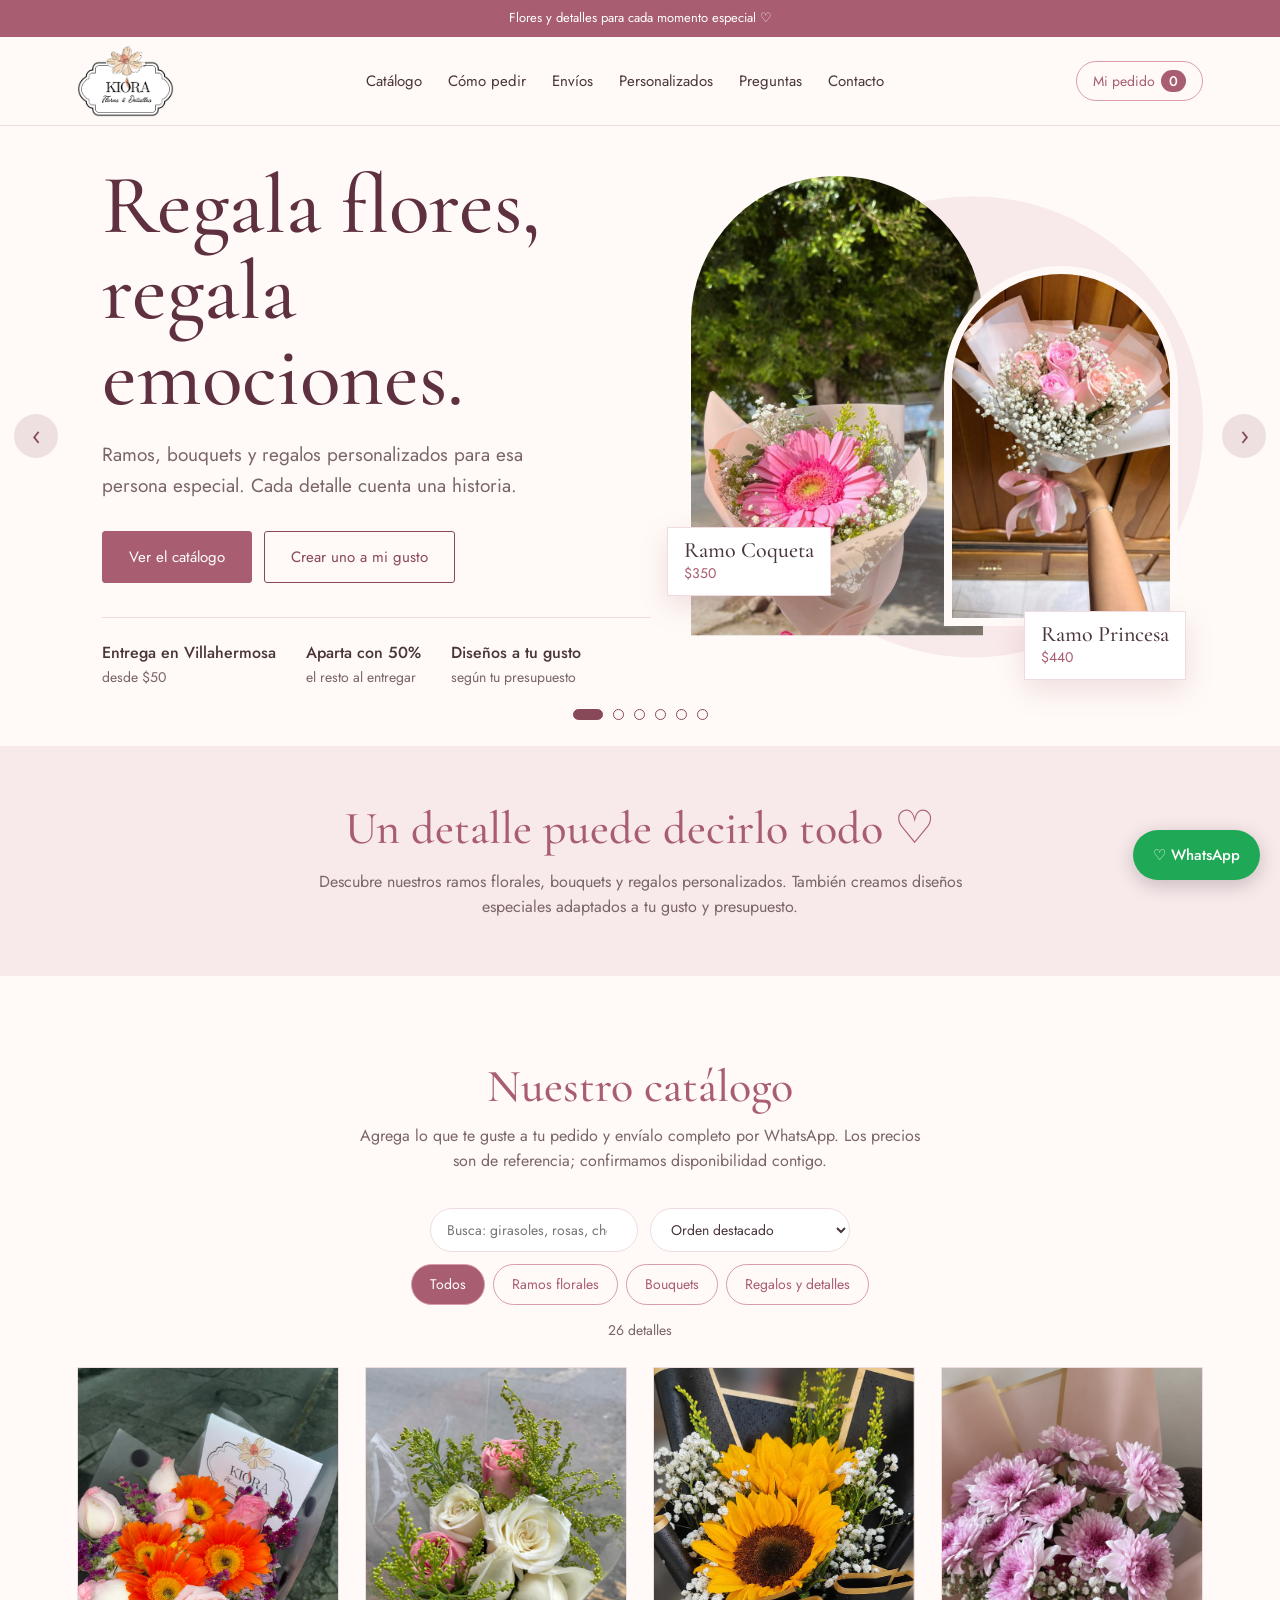
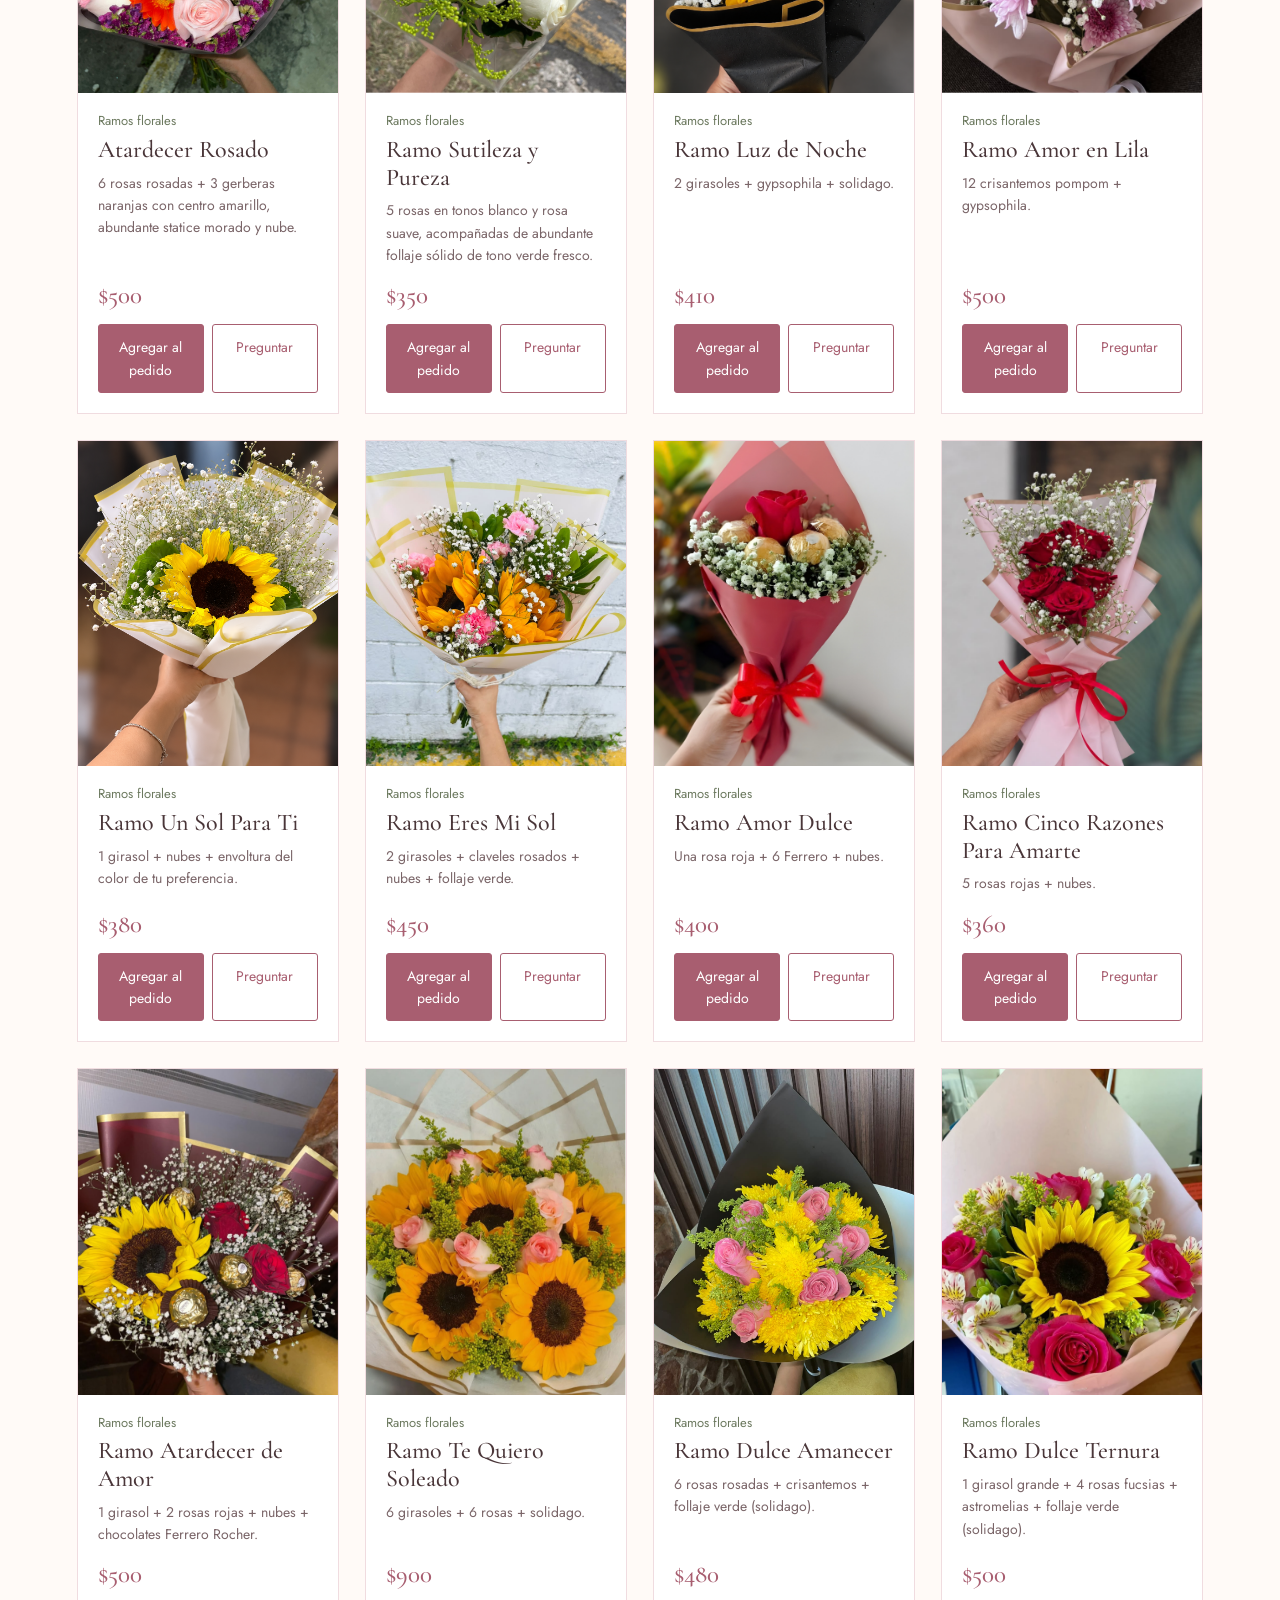
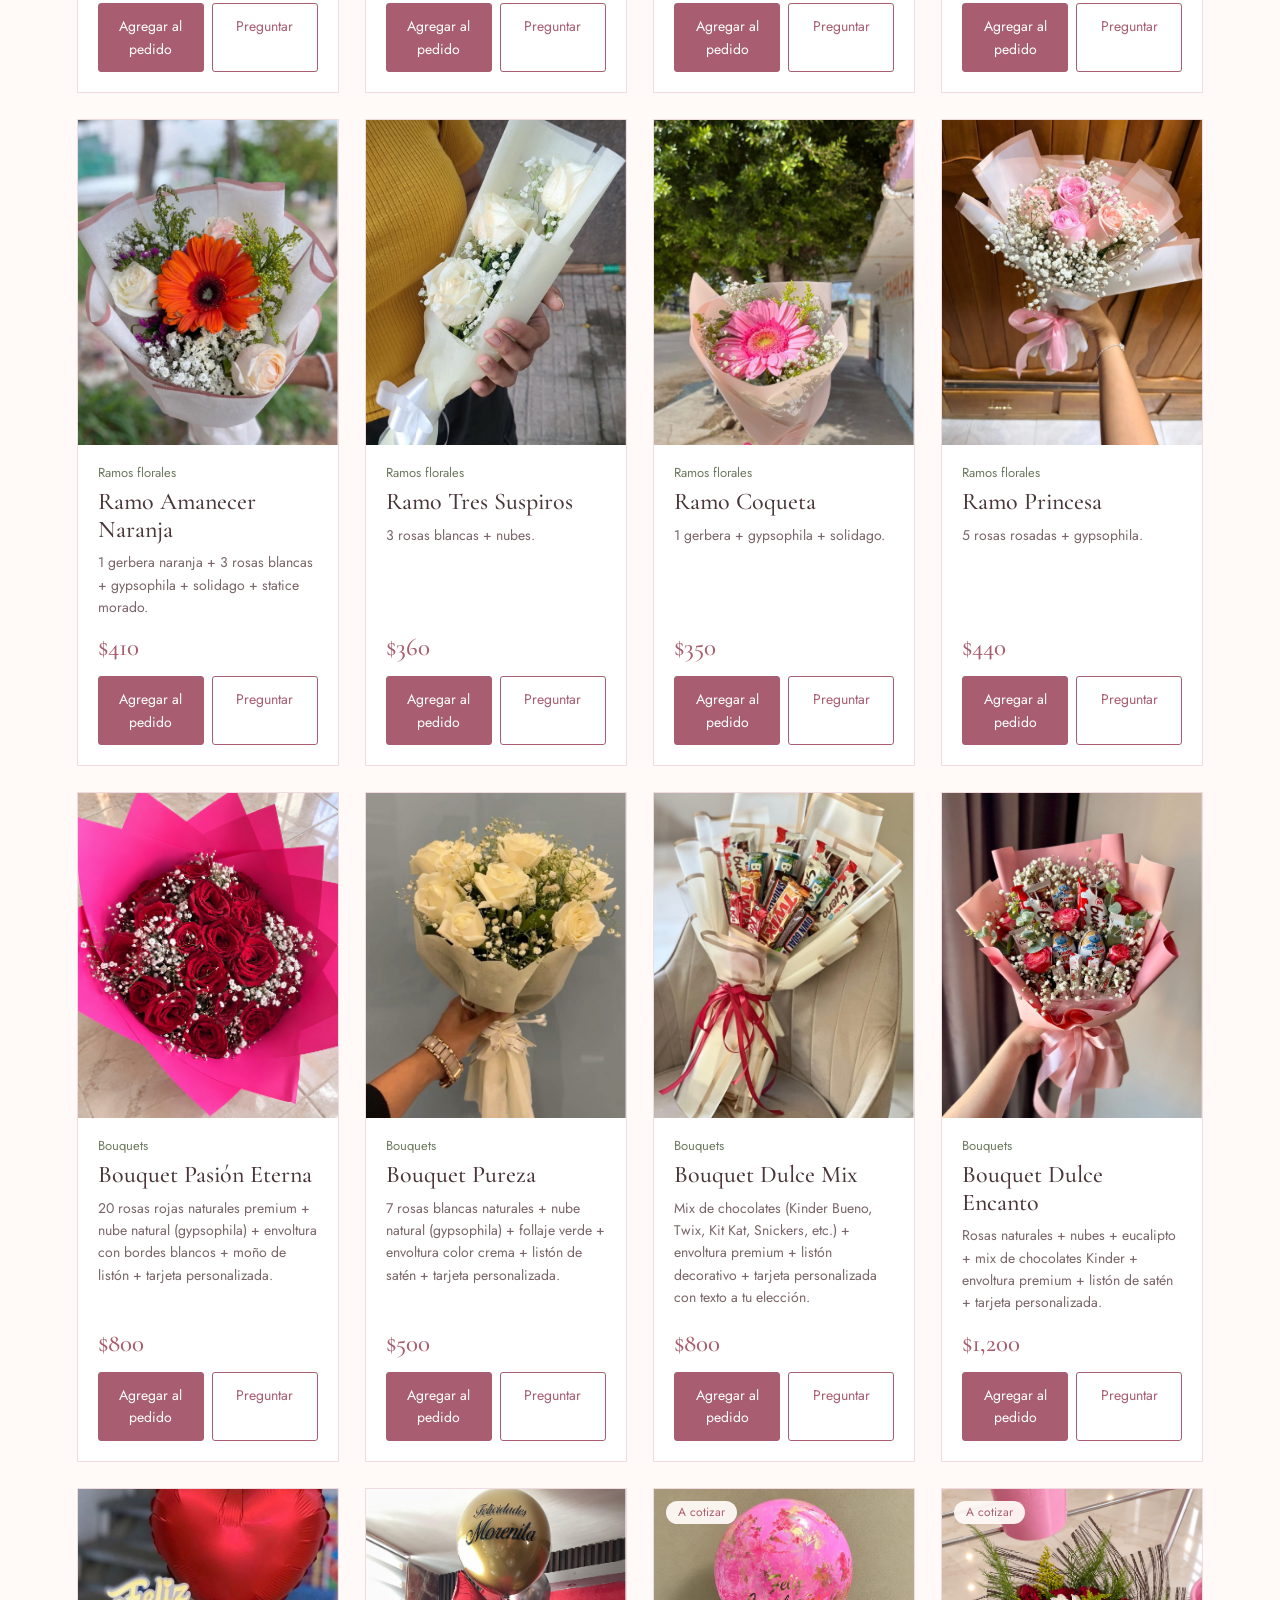
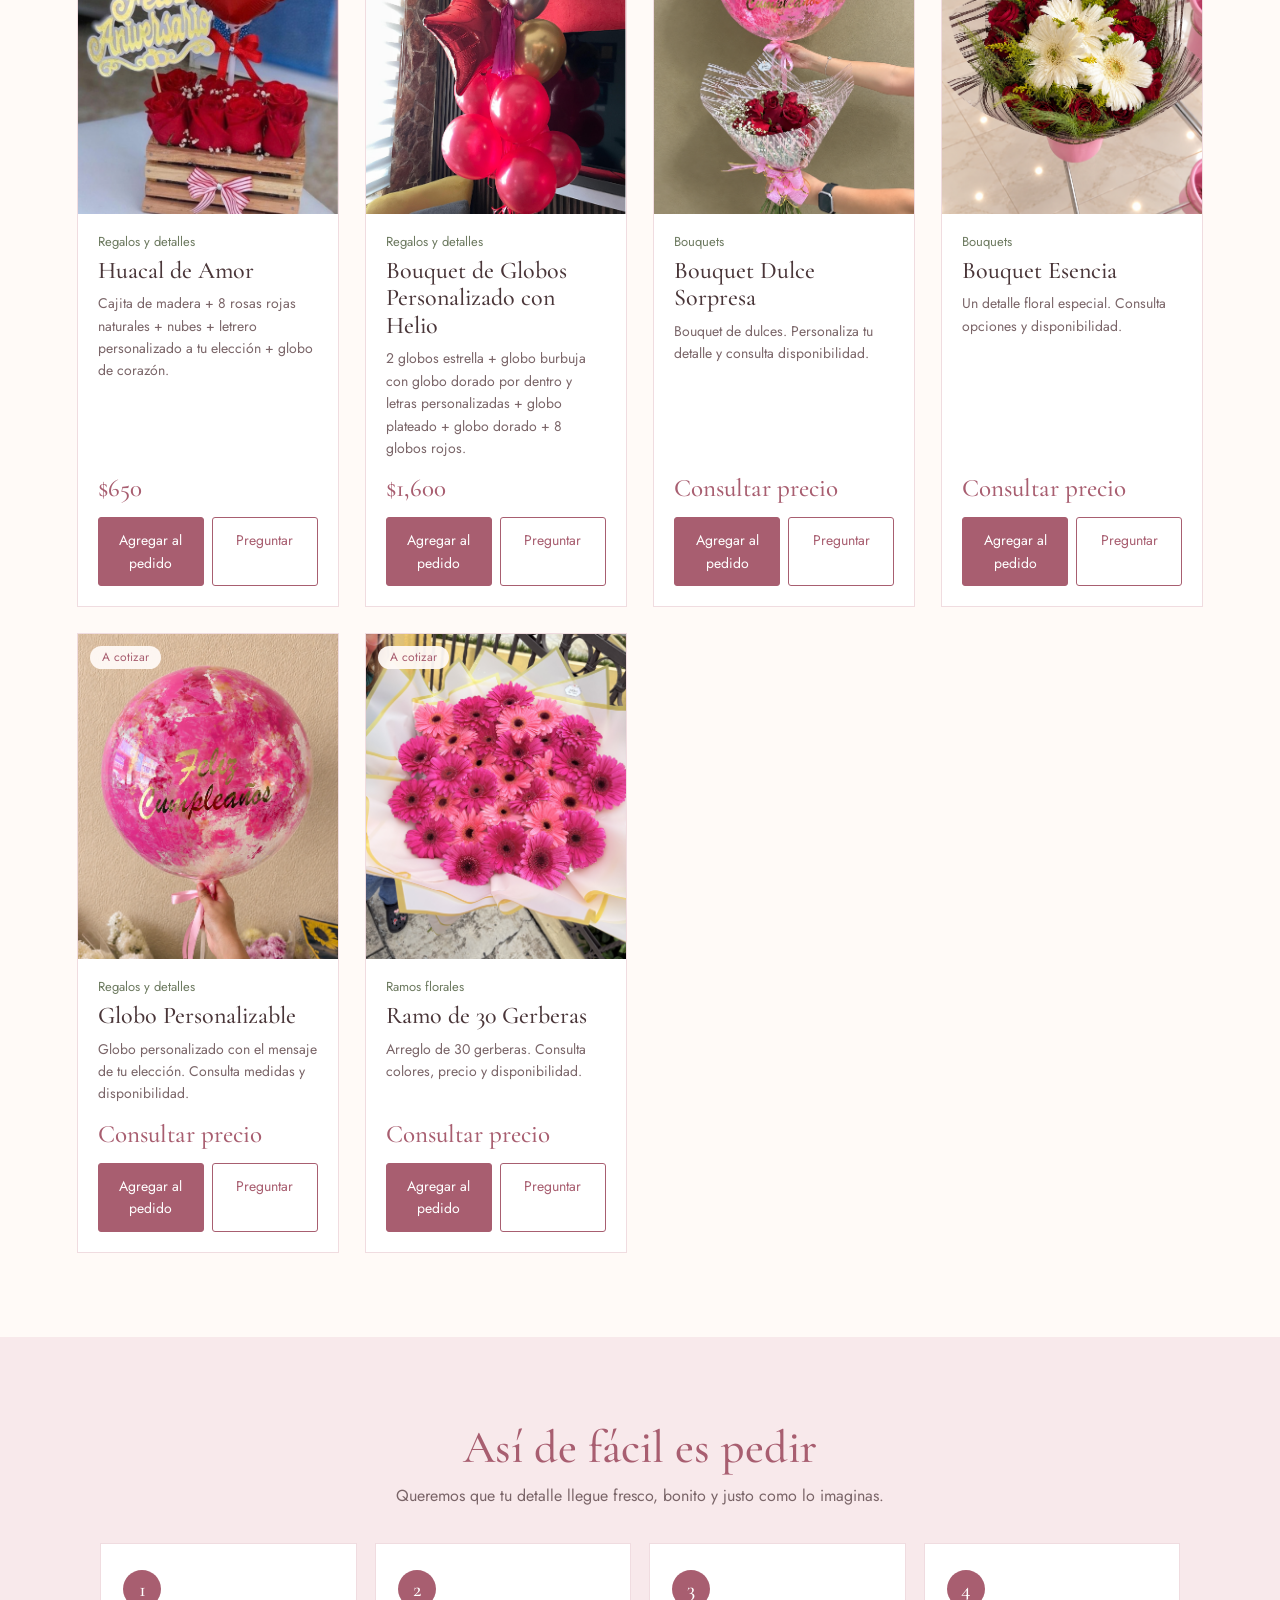
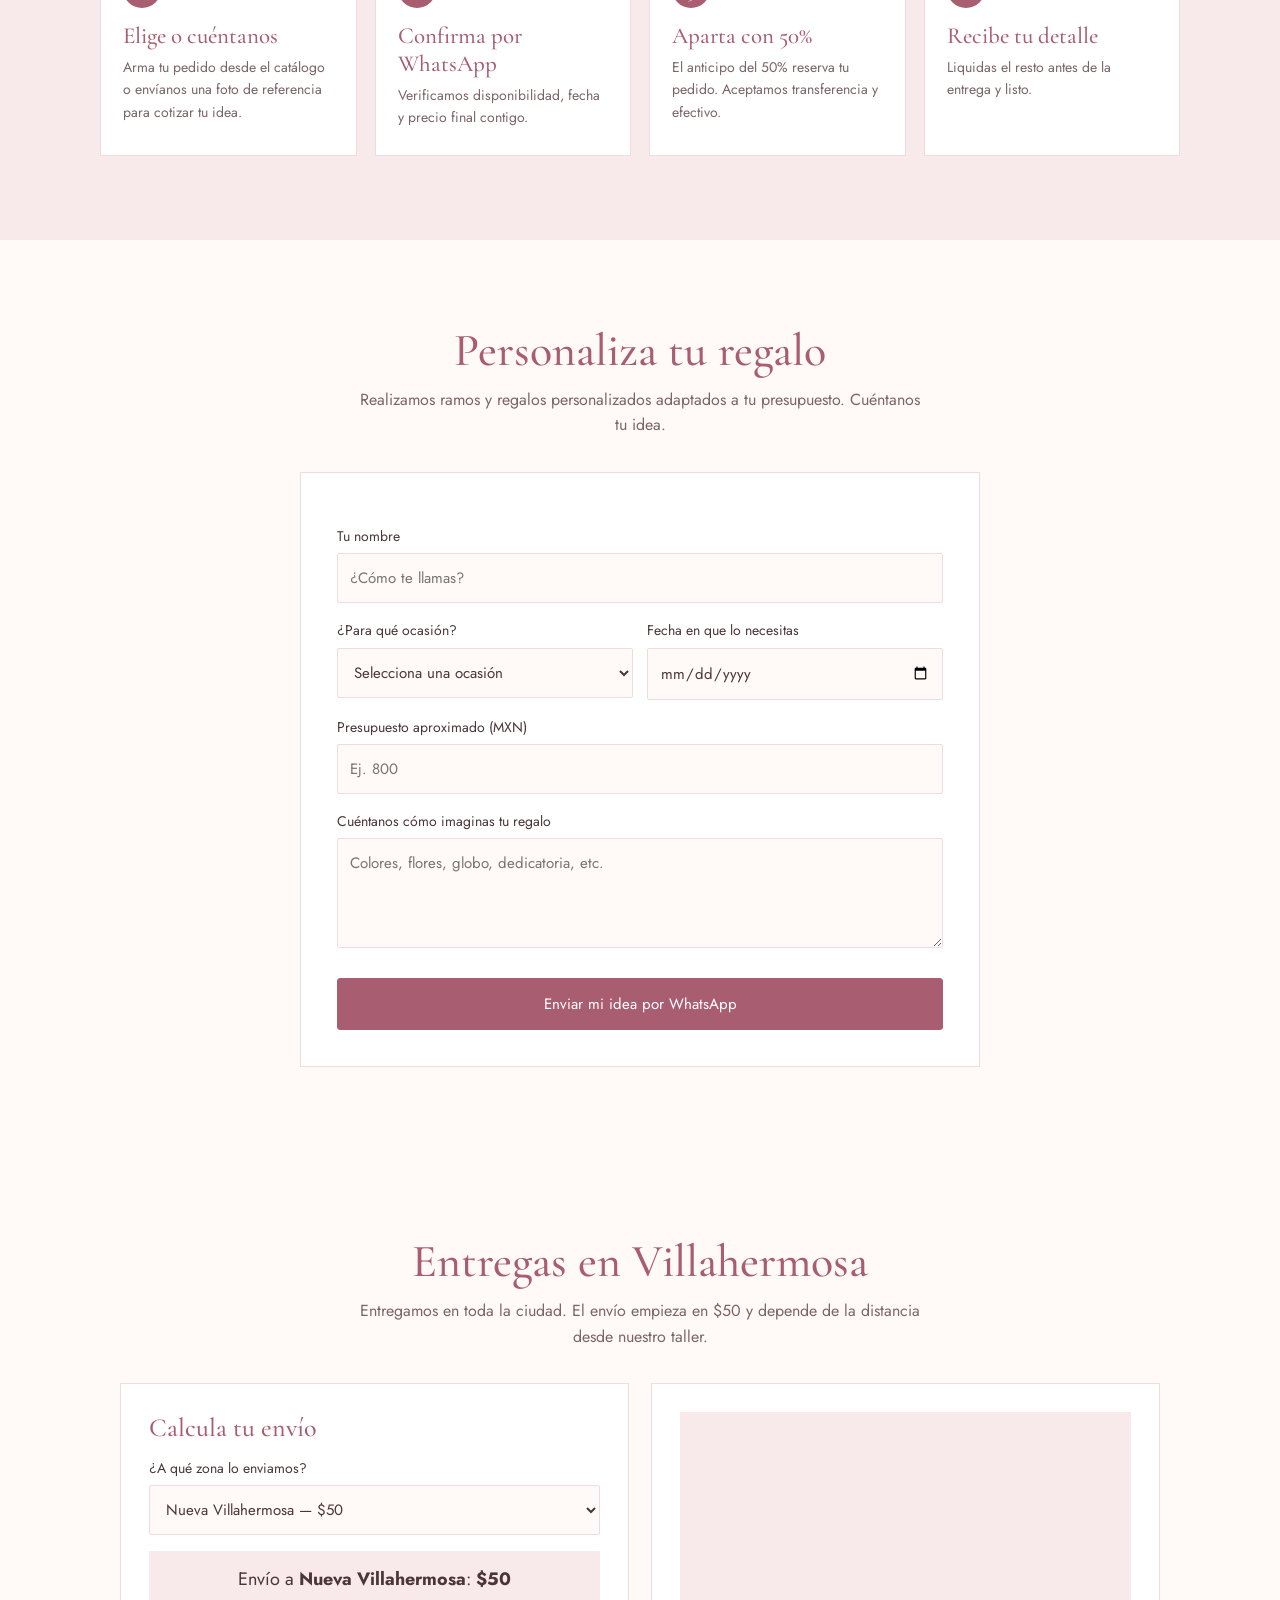
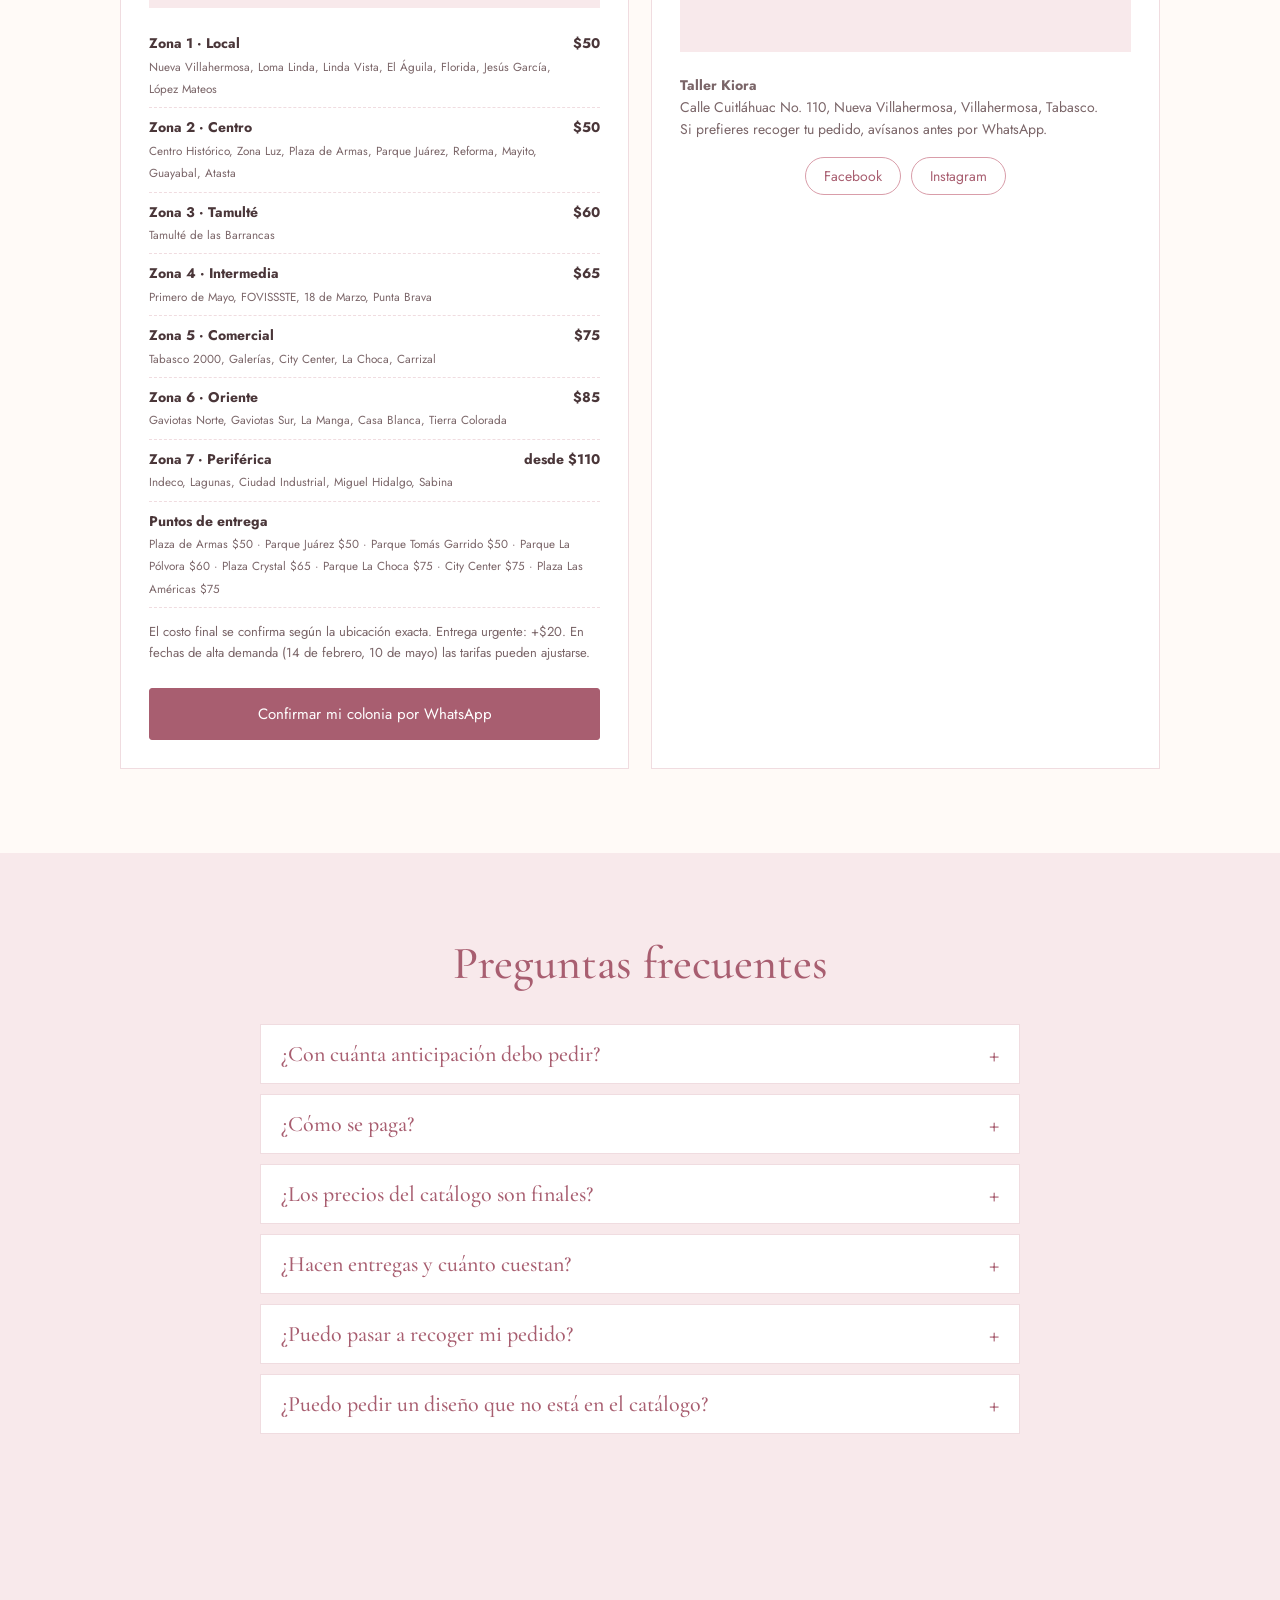
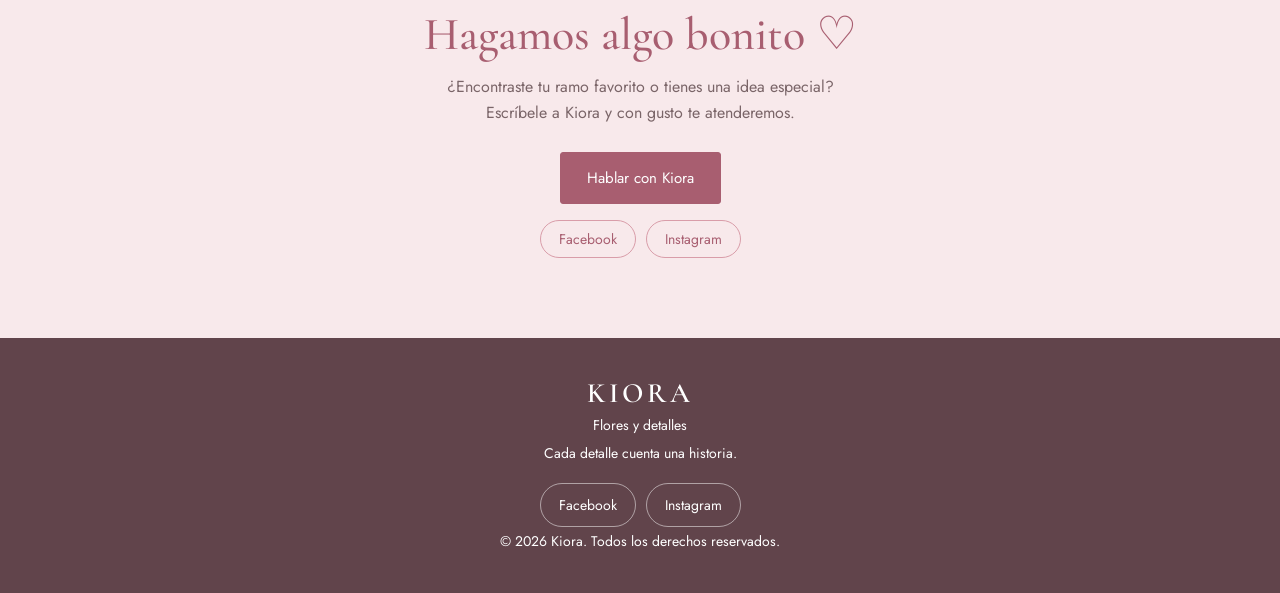
==== commit 56df4d05: "Enhance hero section and update product details Updated hero section background to a gradient and ad" ====
--- a/index.html
+++ b/index.html
@@ -39,7 +39,13 @@
 .btn.ghost:hover{background:rgba(255,255,255,.18)}
 .btn.line{background:transparent;color:var(--rose)}
 .btn.line:hover{background:var(--blush)}
-.hero{position:relative;isolation:isolate;min-height:620px;color:#fff;overflow:hidden;background:#30191f}
+.hero{position:relative;isolation:isolate;min-height:620px;color:#fff;overflow:hidden;background:linear-gradient(135deg,#5e3040,#a85e70 62%,#d99da9)}
+.bgi{position:absolute;inset:0;width:100%;height:100%;object-fit:cover;z-index:-1}
+.collage{position:relative;width:min(440px,38vw);height:470px;flex-shrink:0}
+.collage img{position:absolute;width:62%;aspect-ratio:4/5;object-fit:cover;border:7px solid #fff;box-shadow:0 18px 44px #0006;background:var(--blush)}
+.collage img:nth-child(1){left:0;top:34px;transform:rotate(-5deg)}
+.collage img:nth-child(2){right:0;top:0;transform:rotate(4deg);z-index:1}
+.collage img:nth-child(3){left:20%;bottom:0;transform:rotate(-1deg);z-index:2}
 .slide{position:absolute;inset:0;display:flex;align-items:center;justify-content:space-between;gap:40px;padding:70px 8% 90px;opacity:0;visibility:hidden;transition:opacity .9s,visibility .9s}
 .slide.on{opacity:1;visibility:visible}
 .slide .bg{position:absolute;inset:0;background:var(--img) center/cover;z-index:-1}
@@ -55,6 +61,27 @@
 .dots button.on{background:#fff;width:30px}
 .arr{position:absolute;top:50%;transform:translateY(-50%);z-index:2;width:44px;height:44px;border-radius:50%;border:0;background:rgba(255,255,255,.18);color:#fff;font-size:26px;cursor:pointer}
 .arr:hover{background:rgba(255,255,255,.32)}
+.slide.light{background:var(--cream);color:var(--ink)}
+.slide.light::after{display:none}
+.slide.light .blob{position:absolute;right:6%;top:50%;width:min(520px,36vw);aspect-ratio:1;transform:translateY(-52%);border-radius:50%;background:var(--blush)}
+.slide.light .hero-in{position:relative}
+.slide.light h1{color:#5e3040}
+.slide.light p{color:var(--muted)}
+.slide.light .btn.line{border-color:var(--rose-d);color:var(--rose-d)}
+.slide.light .btn.line:hover{background:var(--blush)}
+.facts{display:flex;gap:30px;list-style:none;margin-top:30px;padding-top:22px;border-top:1px solid var(--line);font-size:14px;color:var(--muted)}
+.facts b{display:block;font-weight:500;font-size:16px;color:var(--ink)}
+.arches{position:relative;width:min(520px,38vw);height:500px;flex-shrink:0}
+.arches img{position:absolute;object-fit:cover;background:var(--blush)}
+.arches .a1{left:0;top:0;width:60%;height:92%;border-radius:999px 999px 0 0}
+.arches .a2{right:0;top:18%;width:48%;height:72%;border-radius:999px 999px 0 0;border:8px solid var(--cream);box-sizing:border-box}
+.chip{position:absolute;background:#fff;border:1px solid var(--line);padding:10px 16px;box-shadow:0 10px 28px rgba(168,94,112,.18);font-size:14px;color:var(--rose)}
+.chip b{display:block;font:500 22px/1.1 var(--serif);color:var(--ink)}
+.chip.c1{left:-24px;bottom:16%}.chip.c2{right:-8px;bottom:-4px}
+.hero.lt .arr{background:rgba(135,72,88,.14);color:var(--rose-d)}
+.hero.lt .arr:hover{background:rgba(135,72,88,.26)}
+.hero.lt .dots button{border-color:var(--rose-d)}
+.hero.lt .dots button.on{background:var(--rose-d)}
 .arr.l{left:14px}.arr.r{right:14px}
 .hero-in{max-width:620px;animation:rise .9s ease both}
 @keyframes rise{from{opacity:0;transform:translateY(18px)}}
@@ -165,7 +192,7 @@
 nav{display:none;order:3;width:100%;flex-direction:column;gap:0;padding-bottom:8px}
 nav.on{display:flex}
 nav a{padding:12px 0;border-top:1px solid var(--line);width:100%}
-.hero{min-height:560px}.slide{padding:48px 7% 84px}.photo,.arr{display:none}
+.hero{min-height:560px}.slide{padding:48px 7% 84px}.photo,.arr,.collage,.arches,.slide.light .blob{display:none}.facts{flex-wrap:wrap;gap:14px 24px}
 .sec{padding:60px 5%}
 .form-wrap{padding:22px}
 .g2,.envios{grid-template-columns:1fr}
@@ -448,7 +475,7 @@
 $("#waFloat").href=wa("Hola, Kiora. Quiero información sobre sus flores.");
 // Portada: cada slide muestra un producto del catálogo (por nombre). Edita textos aquí.
 const portada=[
-{t:"Regala flores,<br>regala emociones.",p:"Elige tu regalo especial para esa persona especial. Cada detalle cuenta una historia.",img:"imagenes/portada.jpg"},
+{light:true,t:"Regala flores,<br>regala emociones.",p:"Ramos, bouquets y regalos personalizados para esa persona especial. Cada detalle cuenta una historia."},
 {n:"Ramo Te Quiero Soleado",t:"Para quien<br>es tu sol.",p:"Seis girasoles y seis rosas con solidago, para alegrar su día."},
 {n:"Bouquet Pasión Eterna",t:"Veinte rosas para<br>decirlo todo.",p:"Rosas rojas naturales premium con tarjeta personalizada."},
 {n:"Bouquet Dulce Encanto",t:"Flores y chocolates,<br>en un solo regalo.",p:"Rosas naturales, eucalipto y chocolates Kinder en un mismo bouquet."},
@@ -456,21 +483,30 @@
 {n:"Ramo Dulce Amanecer",t:"Suave como<br>un amanecer.",p:"6 rosas rosadas con crisantemos y follaje verde."}
 ].filter(x=>!x.n||byName(x.n));
 let hi=0,ht;
+const col=`<div class="collage" aria-hidden="true">${["Ramo Coqueta","Ramo Te Quiero Soleado","Ramo Princesa"].filter(byName).map(n=>`<img src="${byName(n).imagen}" alt="" onerror="fb(this)">`).join("")}</div>`;
+const arco=(n,c)=>byName(n)?`<img class="${c}" src="${byName(n).imagen}" alt="${byName(n).nombre}" onerror="fb(this)">`:"";
+const chip=(n,c)=>byName(n)?`<span class="chip ${c}"><b>${n}</b>${mxn(byName(n).precio)}</span>`:"";
 $("#slides").innerHTML=portada.map((x,i)=>{
+  if(x.light)return `<div class="slide light on" aria-hidden="false"><span class="blob"></span><div class="hero-in"><h1>${x.t}</h1><p>${x.p}</p>
+  <div class="btns"><a href="#catalogo" class="btn">Ver el catálogo</a><a href="#personalizado" class="btn line">Crear uno a mi gusto</a></div>
+  <ul class="facts"><li><b>Entrega en Villahermosa</b>desde $50</li><li><b>Aparta con 50%</b>el resto al entregar</li><li><b>Diseños a tu gusto</b>según tu presupuesto</li></ul></div>
+  <div class="arches" aria-hidden="true">${arco("Ramo Coqueta","a1")}${arco("Ramo Princesa","a2")}${chip("Ramo Coqueta","c1")}${chip("Ramo Princesa","c2")}</div></div>`;
   const pr=x.n?byName(x.n):null,img=pr?pr.imagen:x.img;
   const tit=i?`<h2>${x.t}</h2>`:`<h1>${x.t}</h1>`;
-  return `<div class="slide${i?"":" on"}${pr?" blur":""}" aria-hidden="${i?"true":"false"}"><div class="bg" style="--img:url('${img}')"></div>
+  return `<div class="slide${i?"":" on"}${pr?" blur":""}" aria-hidden="${i?"true":"false"}">${pr?`<div class="bg" style="--img:url('${img}')"></div>`:`<img class="bgi" src="${img}" alt="" onerror="fb(this)">`}
   <div class="hero-in">${pr?`<span class="tag">${pr.nombre} · ${pr.precio==null?"Consultar precio":mxn(pr.precio)}</span>`:""}${tit}<p>${x.p}</p>
   <div class="btns">${pr?`<button type="button" class="btn" data-ver="${pr.nombre}">Ver este detalle</button><button type="button" class="btn ghost" data-hadd="${pr.nombre}">Agregar al pedido</button>`:`<a href="#catalogo" class="btn">Ver el catálogo</a><a href="#personalizado" class="btn ghost">Crear uno a mi gusto</a>`}</div>
   ${pr?"":`<ul class="chips"><li>Flores frescas</li><li>Pedidos con agenda</li><li>Regalos personalizados</li></ul>`}</div>
-  ${pr?`<img class="photo" src="${img}" alt="${pr.nombre}" onerror="fb(this)">`:""}</div>`}).join("");
+  ${pr?`<img class="photo" src="${img}" alt="${pr.nombre}" onerror="fb(this)">`:col}</div>`}).join("");
 $("#dots").innerHTML=portada.map((x,i)=>`<button type="button" class="${i?"":"on"}" data-h="${i}" aria-label="Ir a la imagen ${i+1}"></button>`).join("");
 function ir(i){
   hi=(i+portada.length)%portada.length;
+  $("#inicio").classList.toggle("lt",!!portada[hi].light);
   document.querySelectorAll(".slide").forEach((e,k)=>{e.classList.toggle("on",k===hi);e.setAttribute("aria-hidden",k!==hi)});
   document.querySelectorAll("#dots button").forEach((e,k)=>e.classList.toggle("on",k===hi));
+  auto(true);
 }
-function auto(on){clearInterval(ht);if(on&&!matchMedia("(prefers-reduced-motion:reduce)").matches)ht=setInterval(()=>ir(hi+1),6000)}
+function auto(on){clearInterval(ht);if(on)ht=setInterval(()=>ir(hi+1),5500)}
 const hero=$("#inicio");
 hero.addEventListener("click",e=>{
   const d=e.target.closest("[data-h]"),v=e.target.closest("[data-ver]"),a=e.target.closest("[data-hadd]");
@@ -479,11 +515,9 @@
   if(v){cat="Todos";$("#q").value=v.dataset.ver;filtros();catalogo();$("#catalogo").scrollIntoView({behavior:"smooth"})}
 });
 $("#hPrev").addEventListener("click",()=>ir(hi-1));$("#hNext").addEventListener("click",()=>ir(hi+1));
-hero.addEventListener("mouseenter",()=>auto(false));hero.addEventListener("mouseleave",()=>auto(true));
-hero.addEventListener("focusin",()=>auto(false));hero.addEventListener("focusout",()=>auto(true));
 let tx=0;hero.addEventListener("touchstart",e=>{tx=e.touches[0].clientX},{passive:true});
 hero.addEventListener("touchend",e=>{const d=e.changedTouches[0].clientX-tx;if(Math.abs(d)>50)ir(hi+(d<0?1:-1))});
-auto(true);
+$("#inicio").classList.toggle("lt",!!portada[0].light);auto(true);
 // Tarifario de envío (MXN). Edita precios y colonias aquí. d:true muestra "desde".
 const ENVIO_BASE=50,URGENTE=20;
 const zonas=[
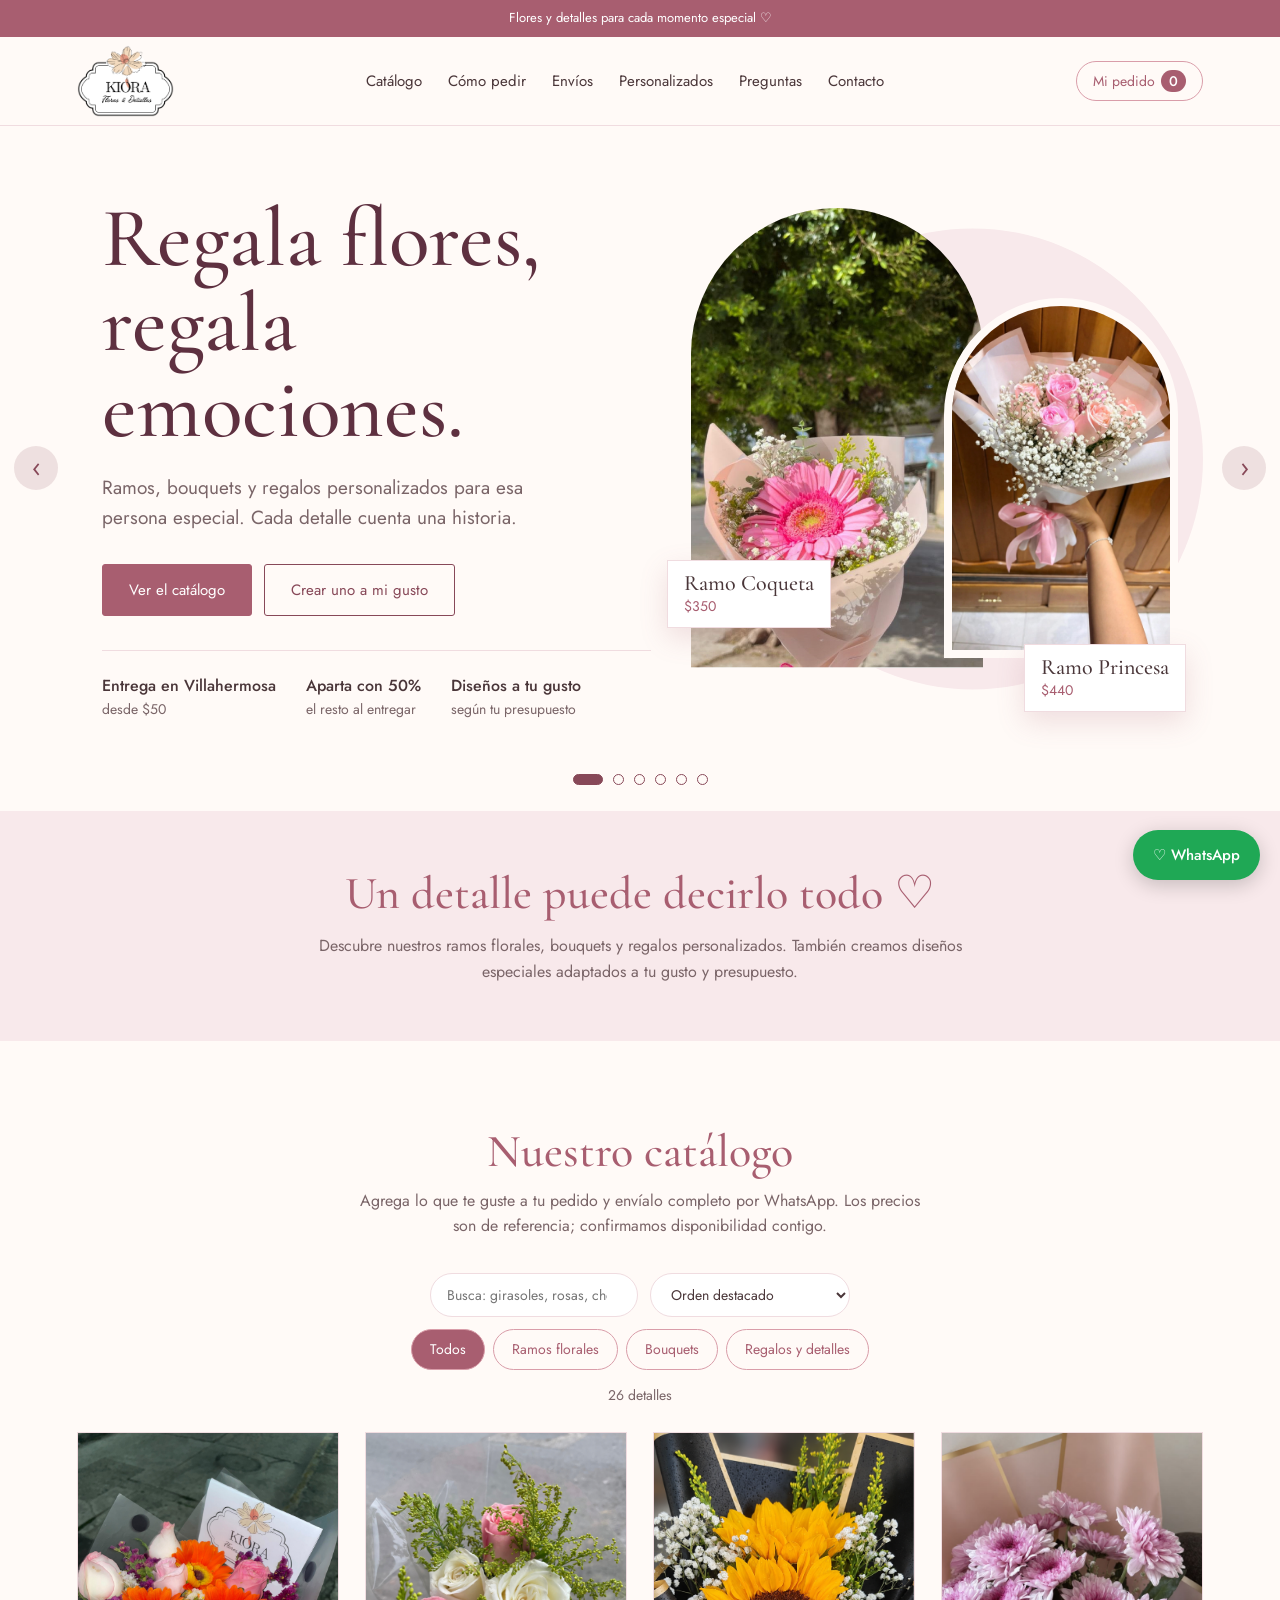
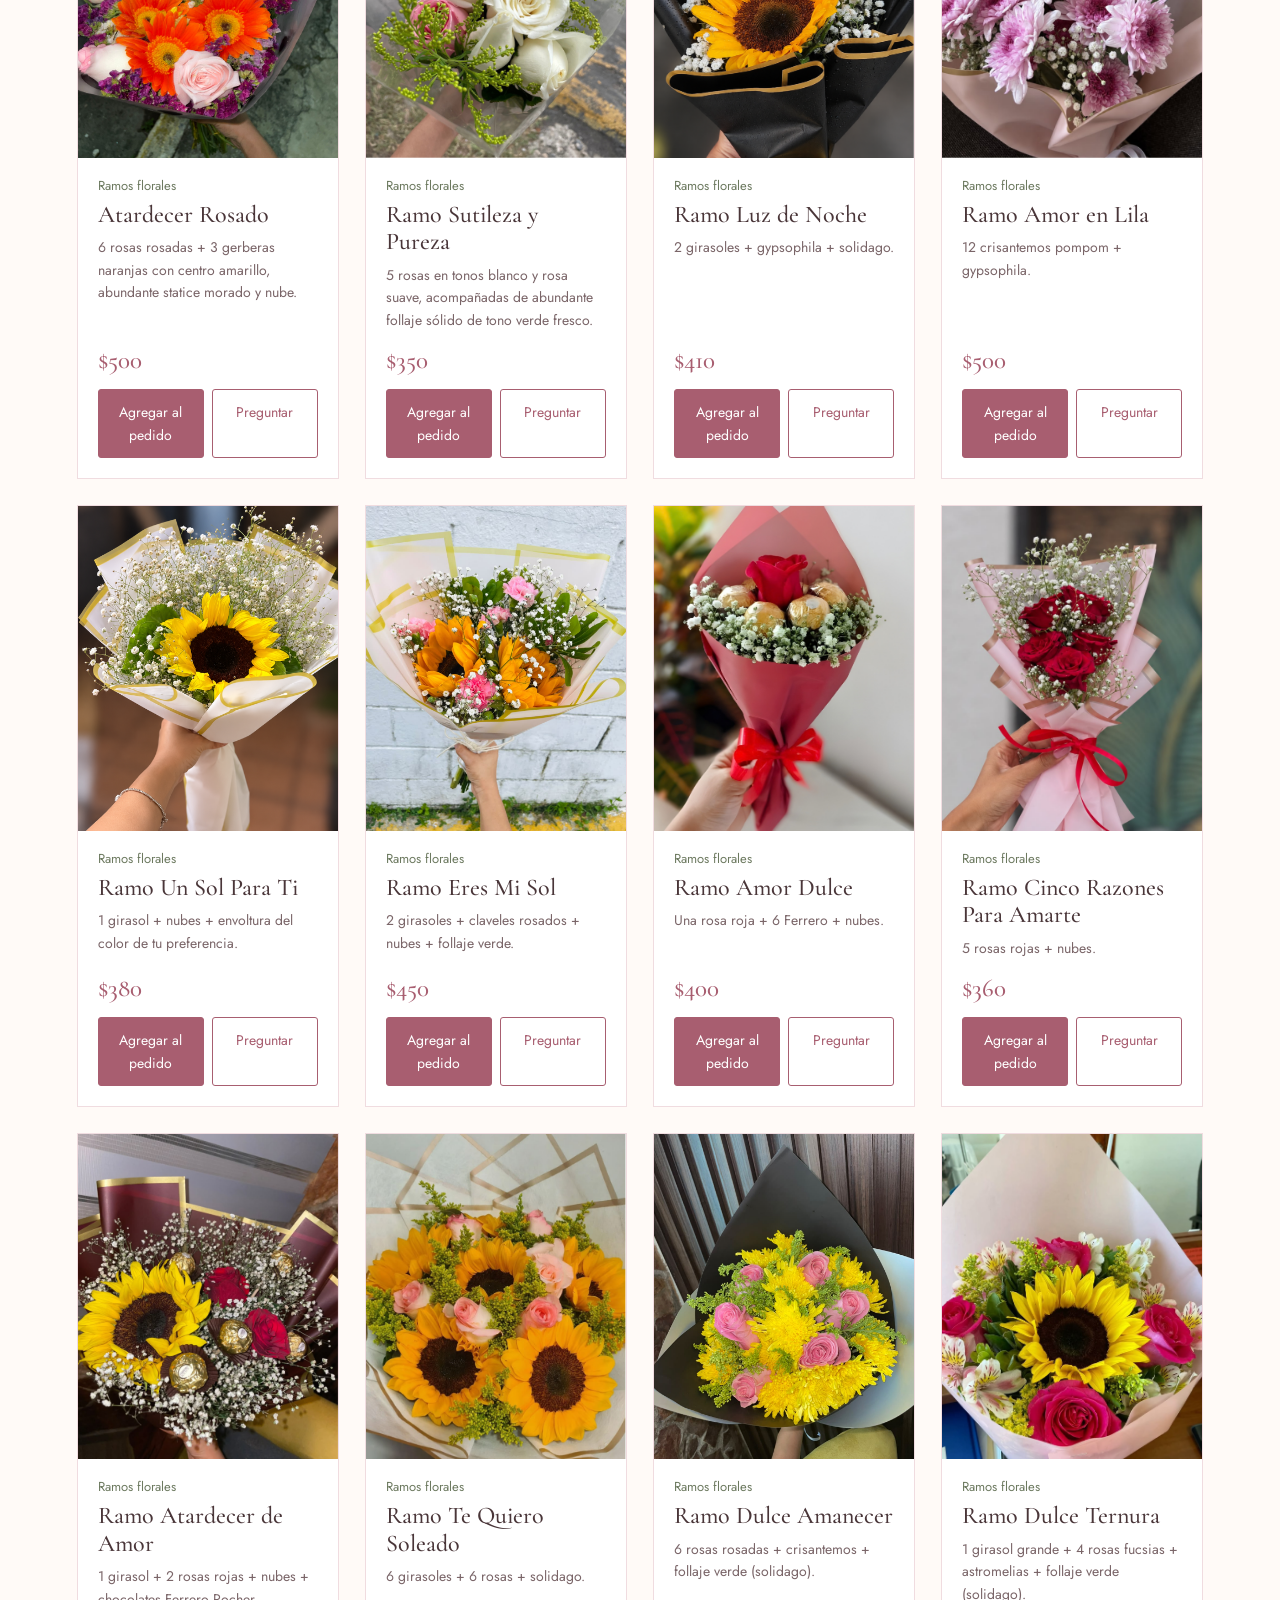
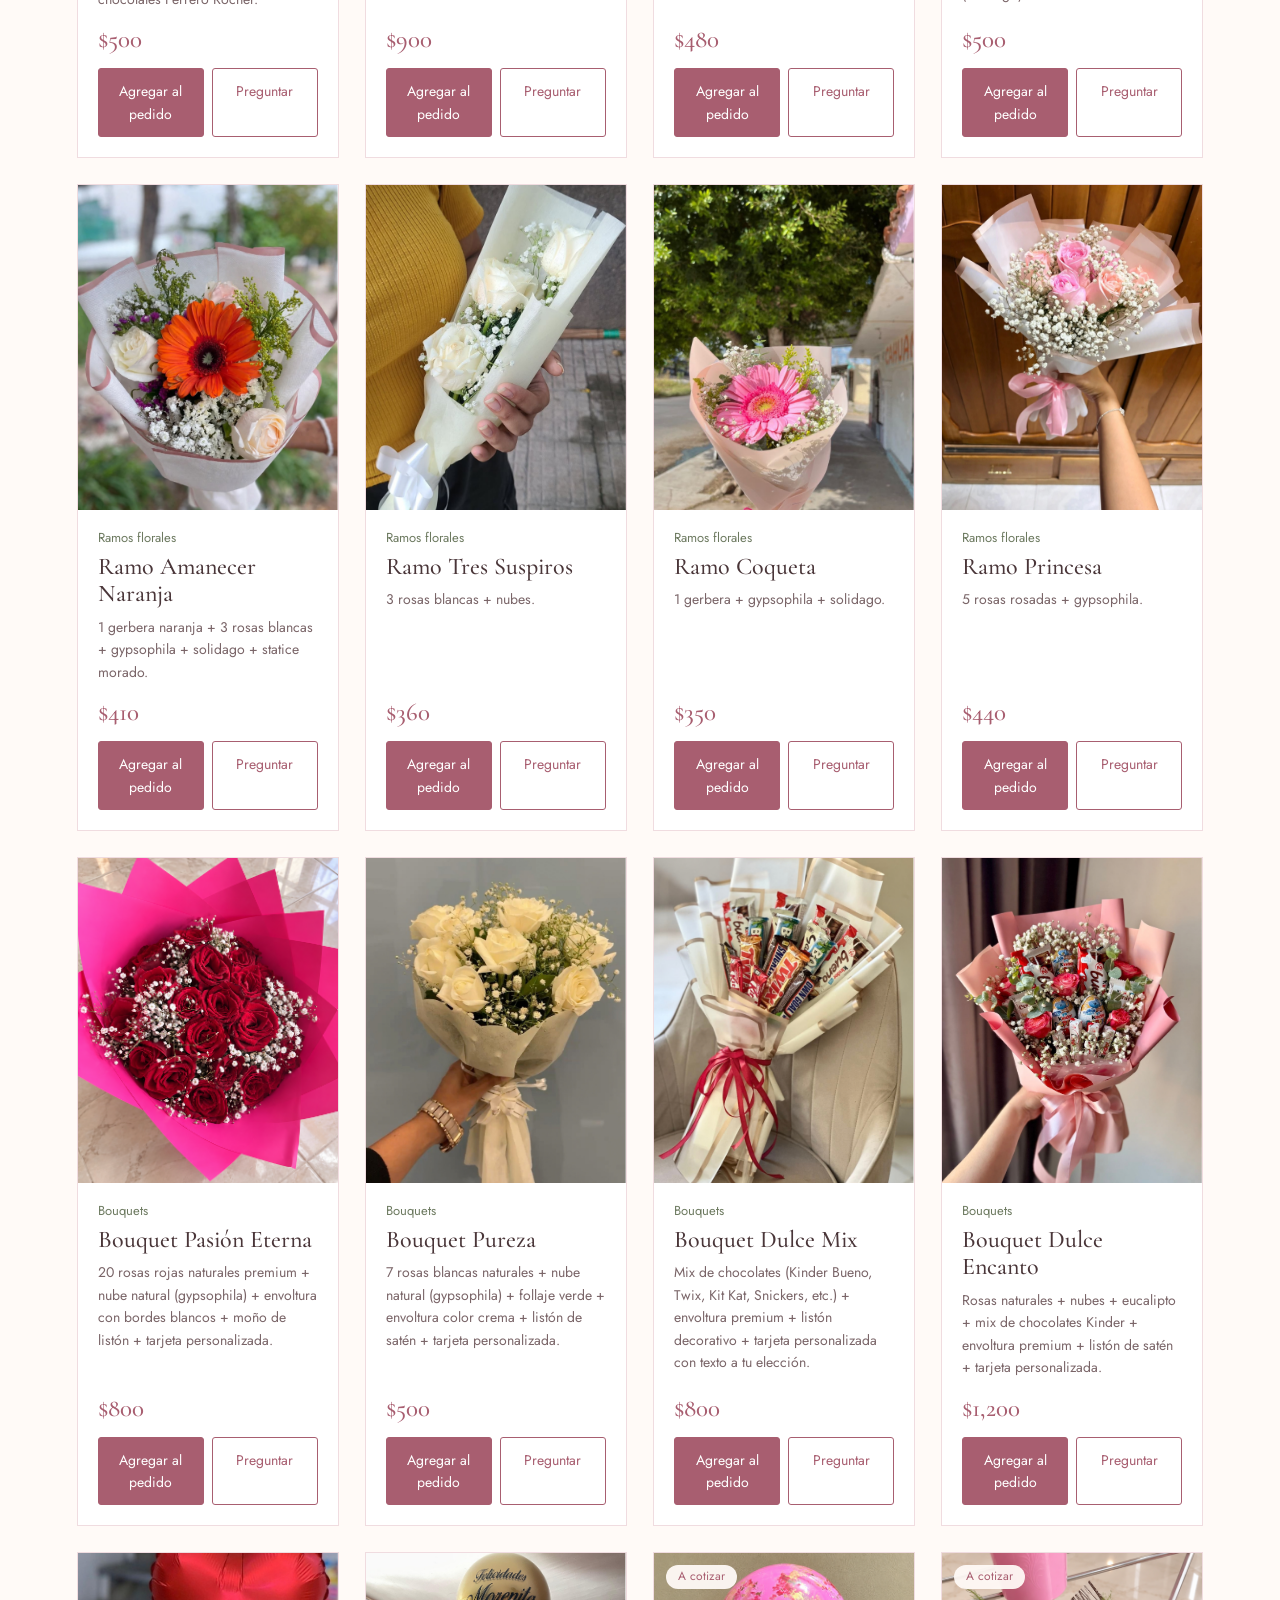
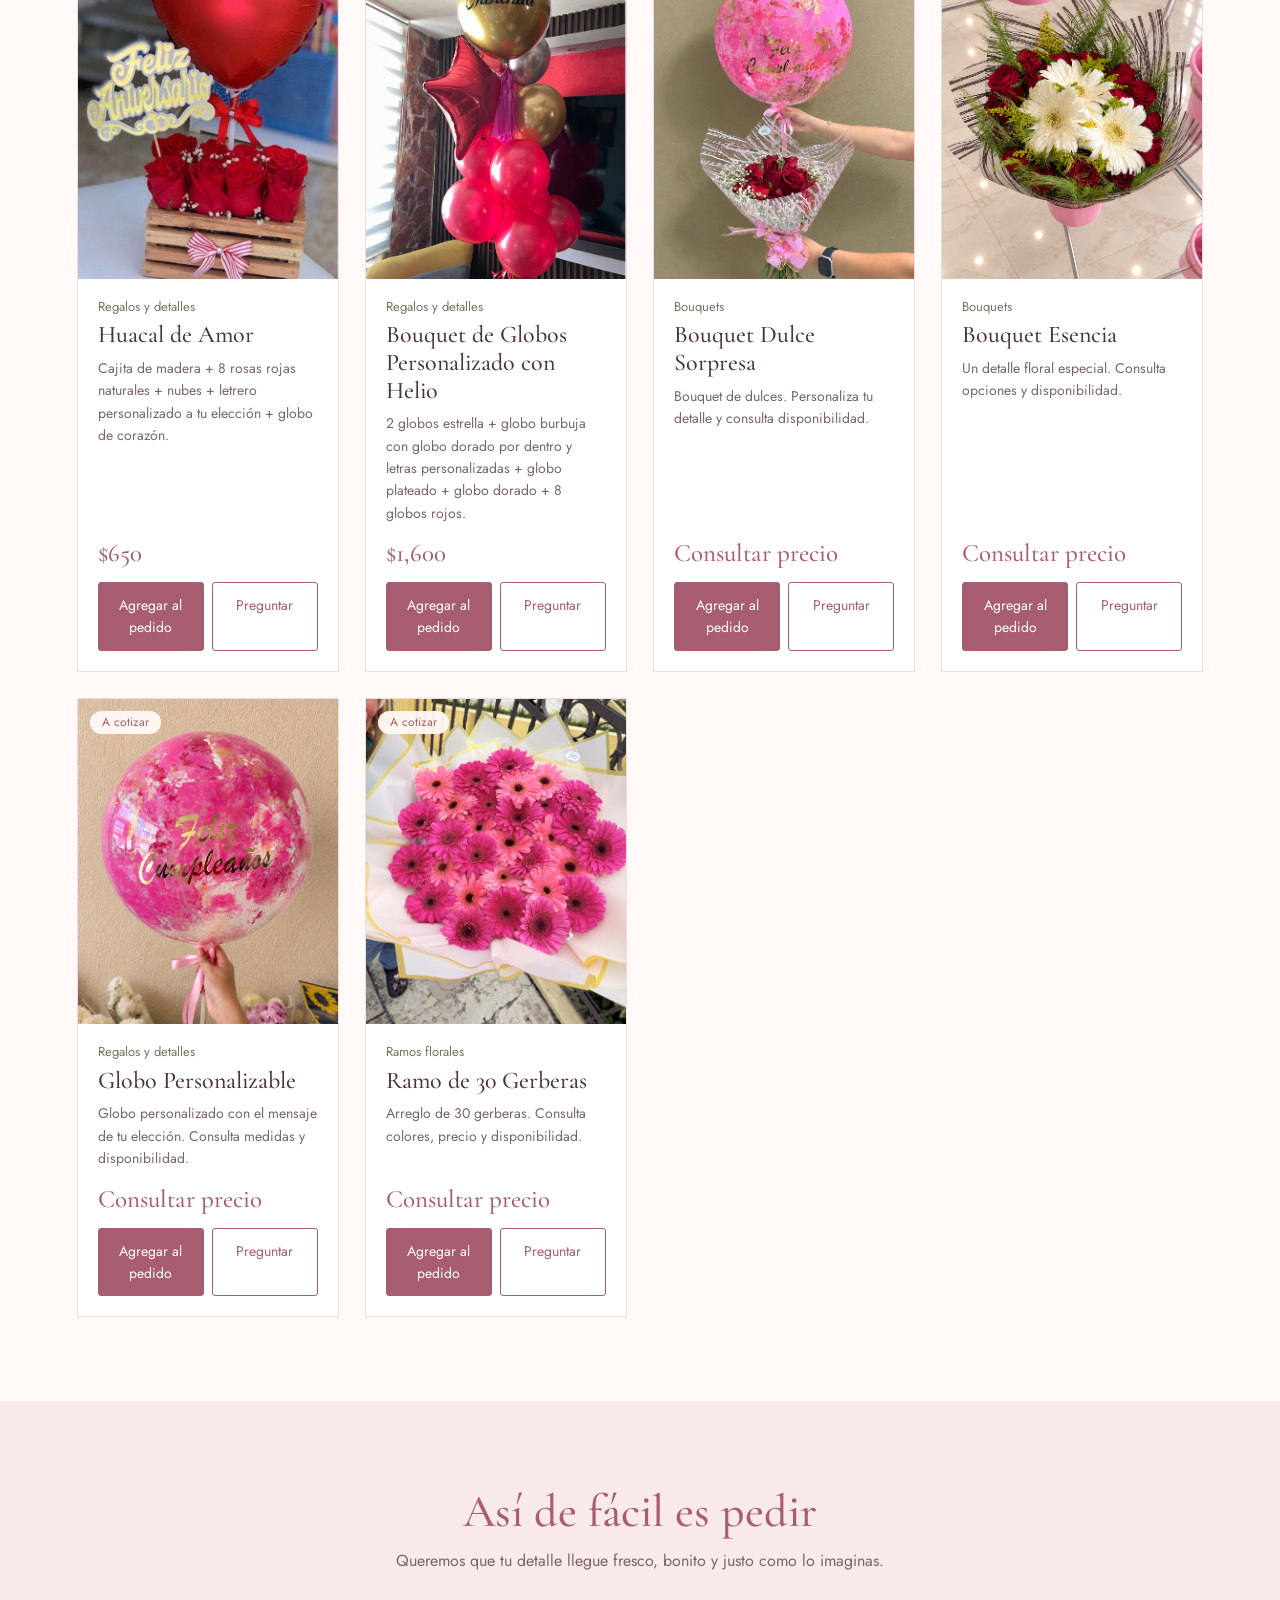
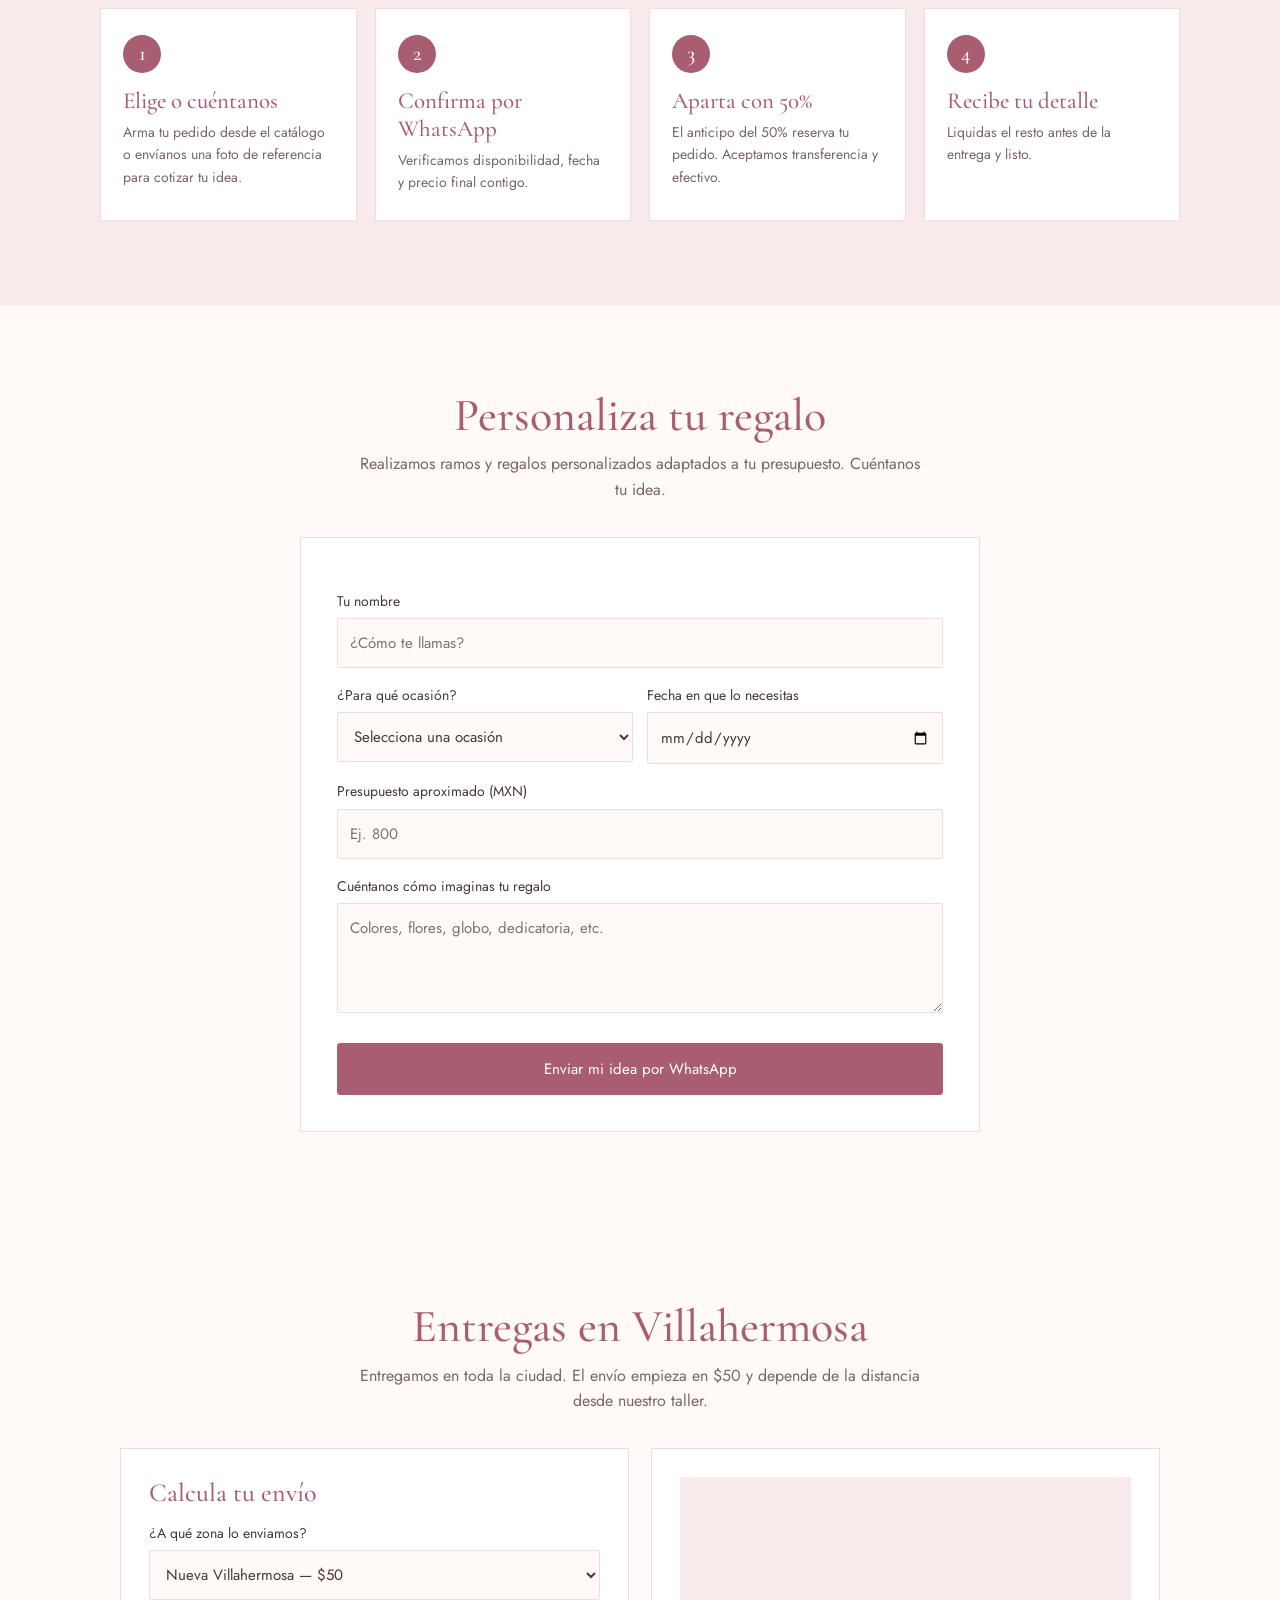
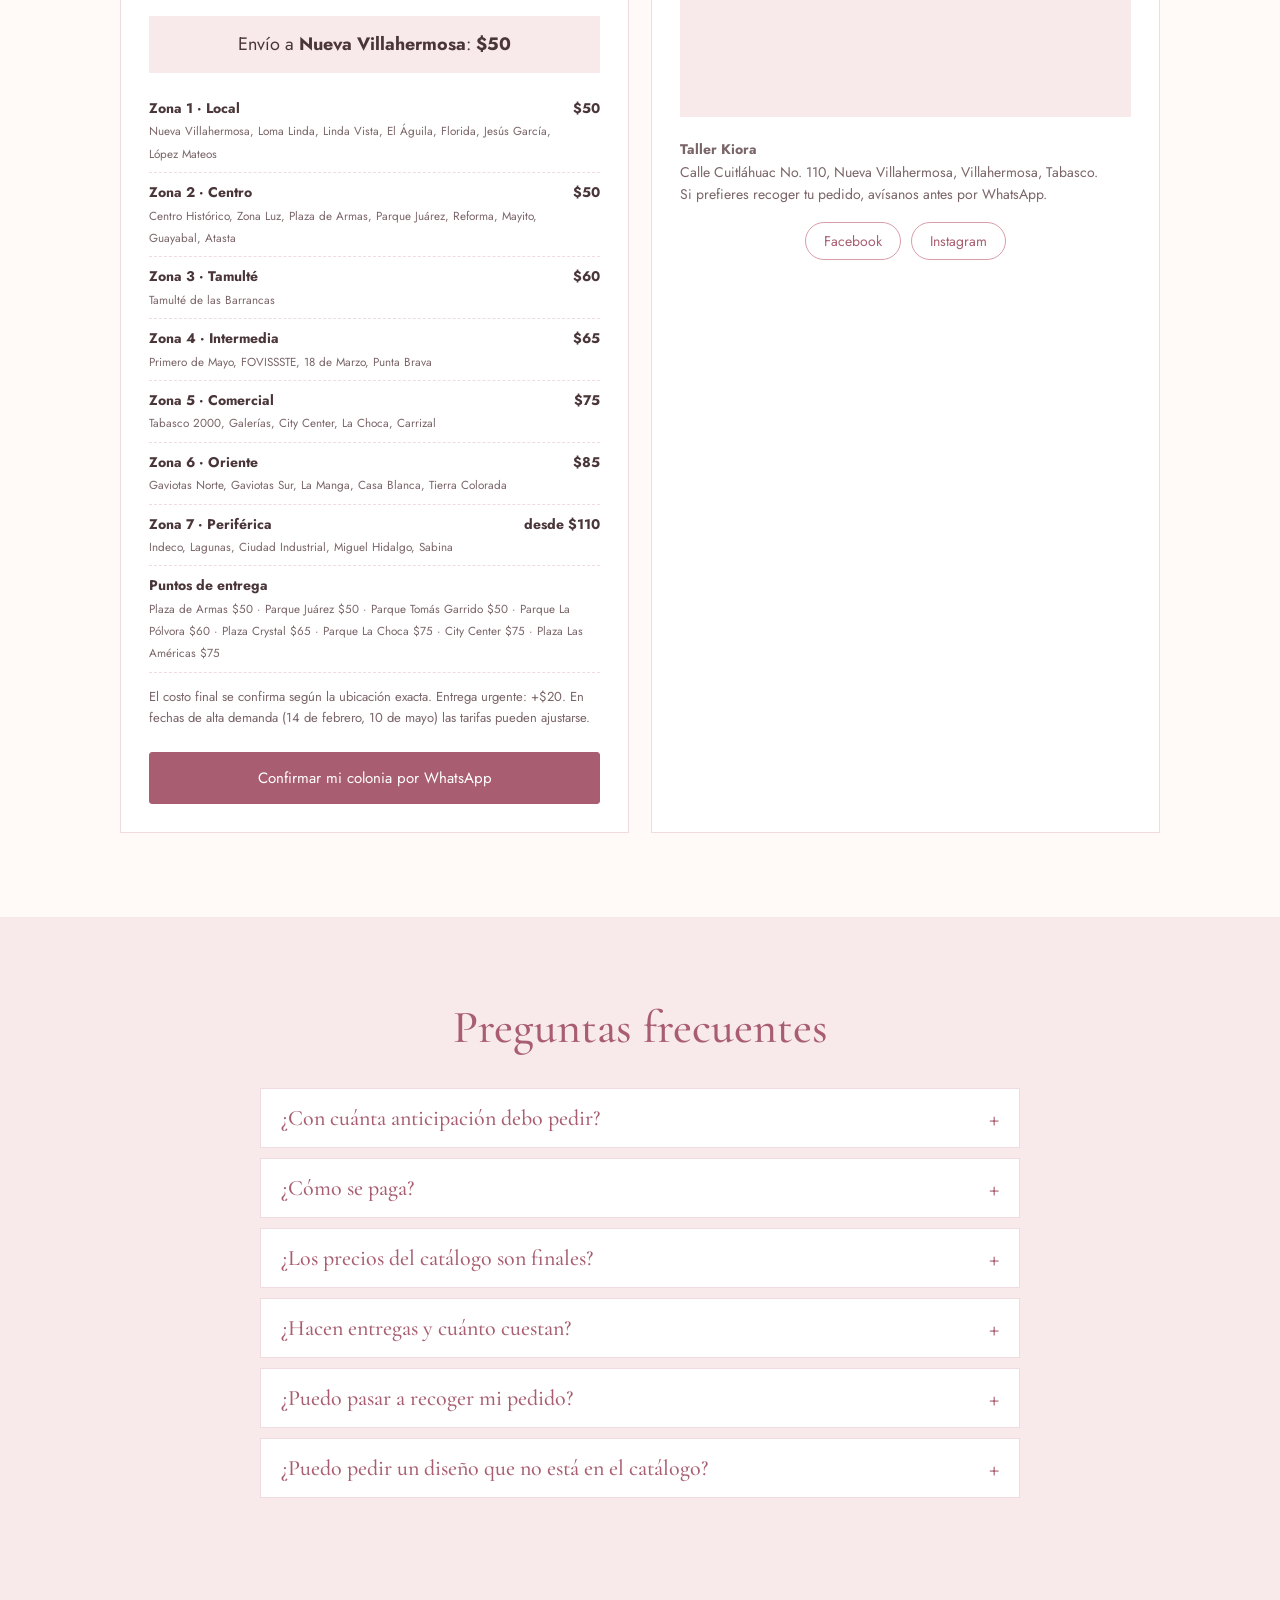
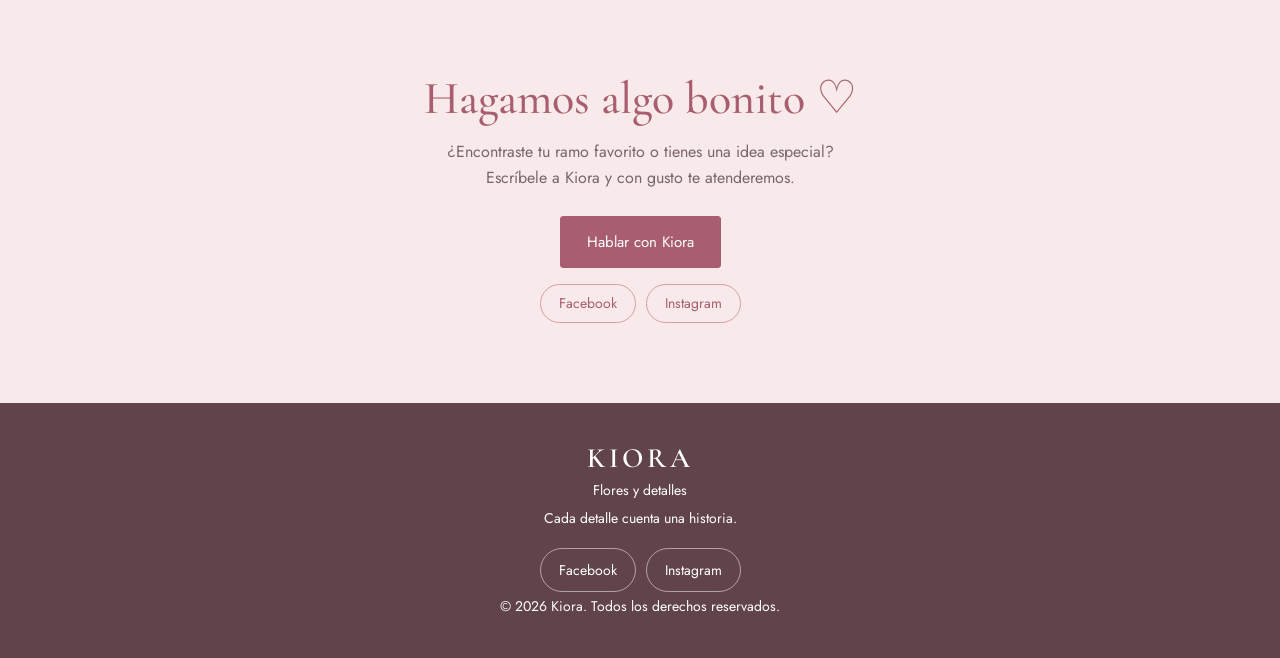
==== commit d08c82b4: "Add files via upload" ====
--- a/index.html
+++ b/index.html
@@ -9,7 +9,16 @@
 <meta property="og:type" content="website">
 <meta property="og:title" content="Kiora | Flores y Detalles">
 <meta property="og:description" content="Ramos florales, bouquets y regalos personalizados. Cada detalle cuenta una historia.">
-<meta property="og:image" content="imagenes/portada.jpg">
+<link rel="canonical" href="https://andiensaji8-rgb.github.io/CatalogoKioraFloresydetalles/">
+<meta property="og:url" content="https://andiensaji8-rgb.github.io/CatalogoKioraFloresydetalles/">
+<meta property="og:site_name" content="Kiora Flores y Detalles">
+<meta property="og:locale" content="es_MX">
+<meta property="og:image" content="https://andiensaji8-rgb.github.io/CatalogoKioraFloresydetalles/imagenes/Kiora.png">
+<meta property="og:image:alt" content="Logo de Kiora Flores y Detalles">
+<meta name="twitter:card" content="summary">
+<meta name="twitter:title" content="Kiora | Flores y Detalles">
+<meta name="twitter:description" content="Ramos florales, bouquets y regalos personalizados. Cada detalle cuenta una historia.">
+<meta name="twitter:image" content="https://andiensaji8-rgb.github.io/CatalogoKioraFloresydetalles/imagenes/Kiora.png">
 <link rel="icon" href="data:image/svg+xml,%3Csvg xmlns='http://www.w3.org/2000/svg' viewBox='0 0 100 100'%3E%3Ctext y='.9em' font-size='90'%3E🌷%3C/text%3E%3C/svg%3E">
 <link rel="preconnect" href="https://fonts.googleapis.com">
 <link rel="preconnect" href="https://fonts.gstatic.com" crossorigin>
@@ -39,14 +48,15 @@
 .btn.ghost:hover{background:rgba(255,255,255,.18)}
 .btn.line{background:transparent;color:var(--rose)}
 .btn.line:hover{background:var(--blush)}
-.hero{position:relative;isolation:isolate;min-height:620px;color:#fff;overflow:hidden;background:linear-gradient(135deg,#5e3040,#a85e70 62%,#d99da9)}
+#slides{display:grid}
+.hero{position:relative;isolation:isolate;color:#fff;overflow:hidden;background:linear-gradient(135deg,#5e3040,#a85e70 62%,#d99da9)}
 .bgi{position:absolute;inset:0;width:100%;height:100%;object-fit:cover;z-index:-1}
 .collage{position:relative;width:min(440px,38vw);height:470px;flex-shrink:0}
 .collage img{position:absolute;width:62%;aspect-ratio:4/5;object-fit:cover;border:7px solid #fff;box-shadow:0 18px 44px #0006;background:var(--blush)}
 .collage img:nth-child(1){left:0;top:34px;transform:rotate(-5deg)}
 .collage img:nth-child(2){right:0;top:0;transform:rotate(4deg);z-index:1}
 .collage img:nth-child(3){left:20%;bottom:0;transform:rotate(-1deg);z-index:2}
-.slide{position:absolute;inset:0;display:flex;align-items:center;justify-content:space-between;gap:40px;padding:70px 8% 90px;opacity:0;visibility:hidden;transition:opacity .9s,visibility .9s}
+.slide{position:relative;grid-area:1/1;min-height:620px;display:flex;align-items:center;justify-content:space-between;gap:40px;padding:70px 8% 90px;opacity:0;visibility:hidden;transition:opacity .9s,visibility .9s}
 .slide.on{opacity:1;visibility:visible}
 .slide .bg{position:absolute;inset:0;background:var(--img) center/cover;z-index:-1}
 .slide.blur .bg{filter:blur(26px) brightness(.75);transform:scale(1.12)}
@@ -192,7 +202,7 @@
 nav{display:none;order:3;width:100%;flex-direction:column;gap:0;padding-bottom:8px}
 nav.on{display:flex}
 nav a{padding:12px 0;border-top:1px solid var(--line);width:100%}
-.hero{min-height:560px}.slide{padding:48px 7% 84px}.photo,.arr,.collage,.arches,.slide.light .blob{display:none}.facts{flex-wrap:wrap;gap:14px 24px}
+.slide{min-height:0;padding:40px 7% 76px;gap:0}.hero h1,.hero h2{font-size:clamp(38px,11.5vw,54px);margin-bottom:14px}.hero p{font-size:17px;margin-bottom:22px}.hero .btns{gap:10px;margin-bottom:24px}.btns .btn{padding:12px 20px;font-size:15px}.facts{margin-top:22px;padding-top:16px}.chips{gap:8px;font-size:13px}.photo,.arr,.collage,.arches,.slide.light .blob{display:none}.facts{flex-wrap:wrap;gap:14px 24px}
 .sec{padding:60px 5%}
 .form-wrap{padding:22px}
 .g2,.envios{grid-template-columns:1fr}
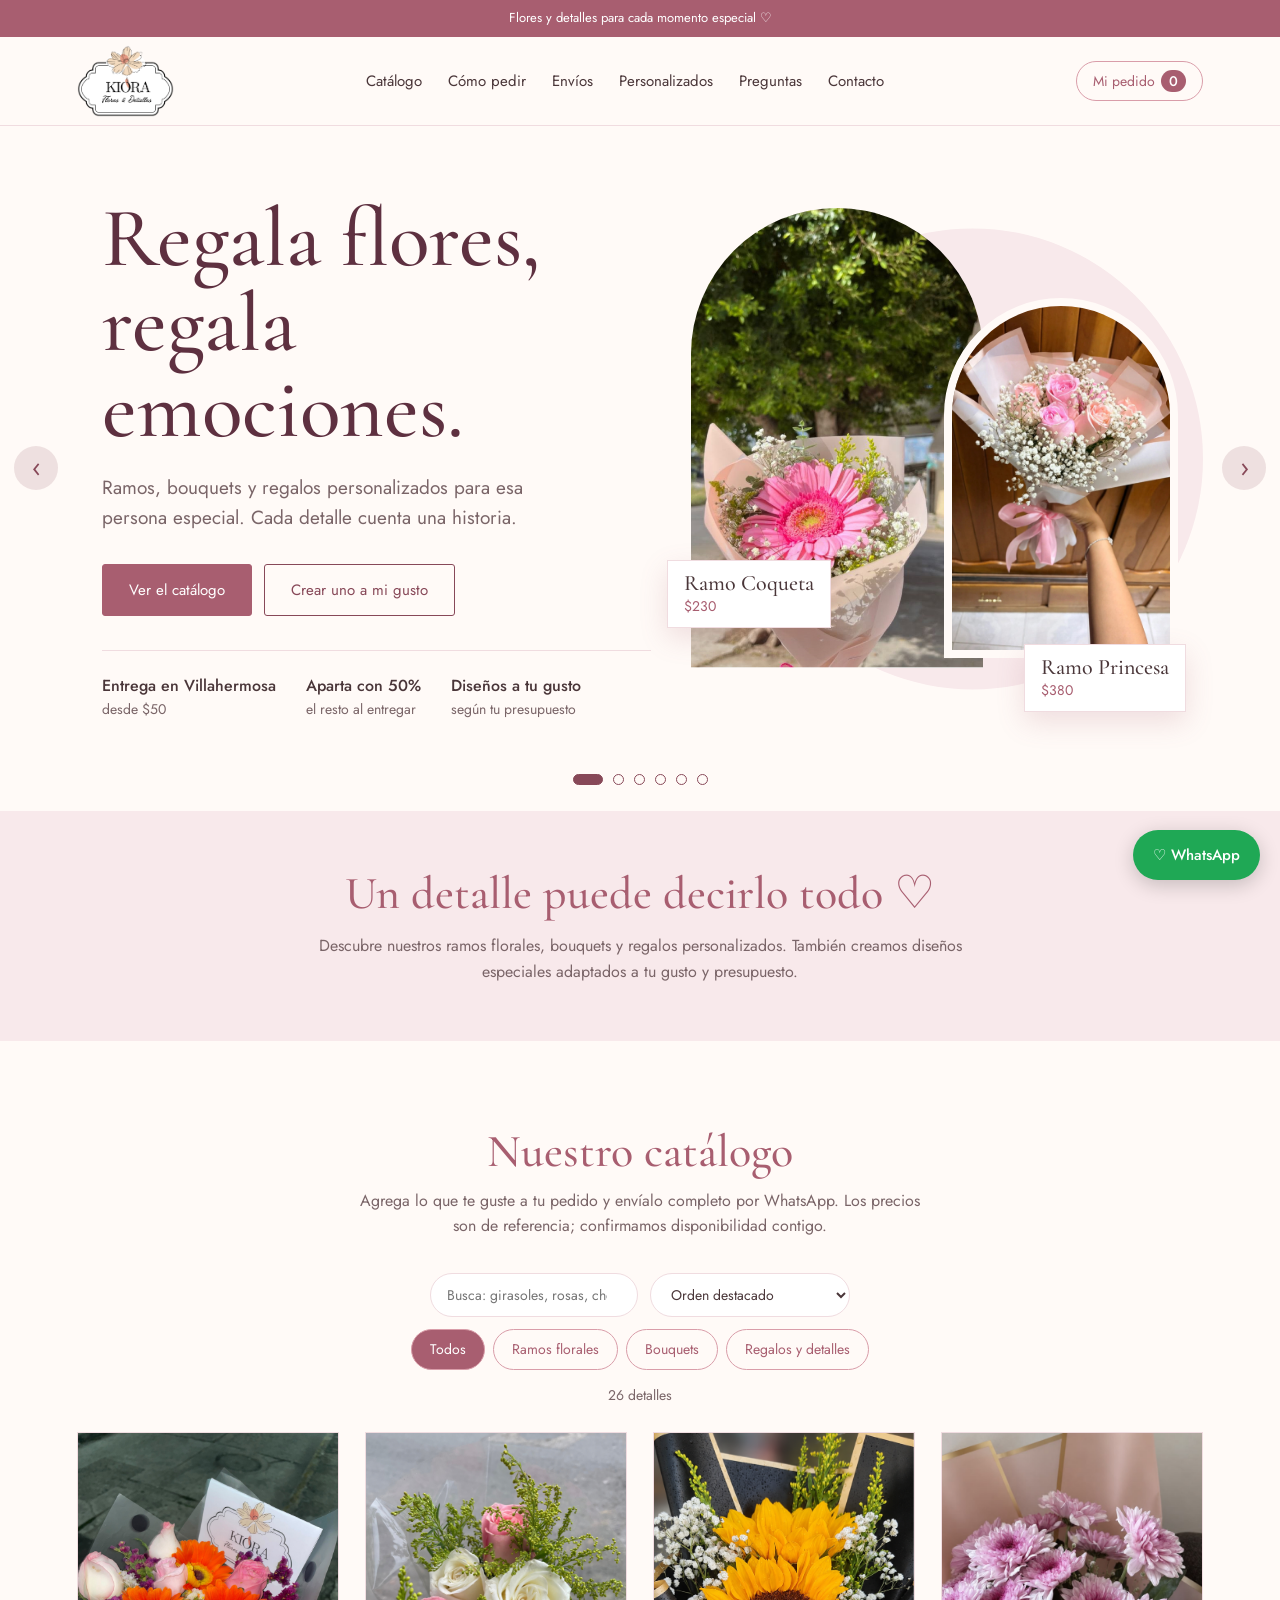
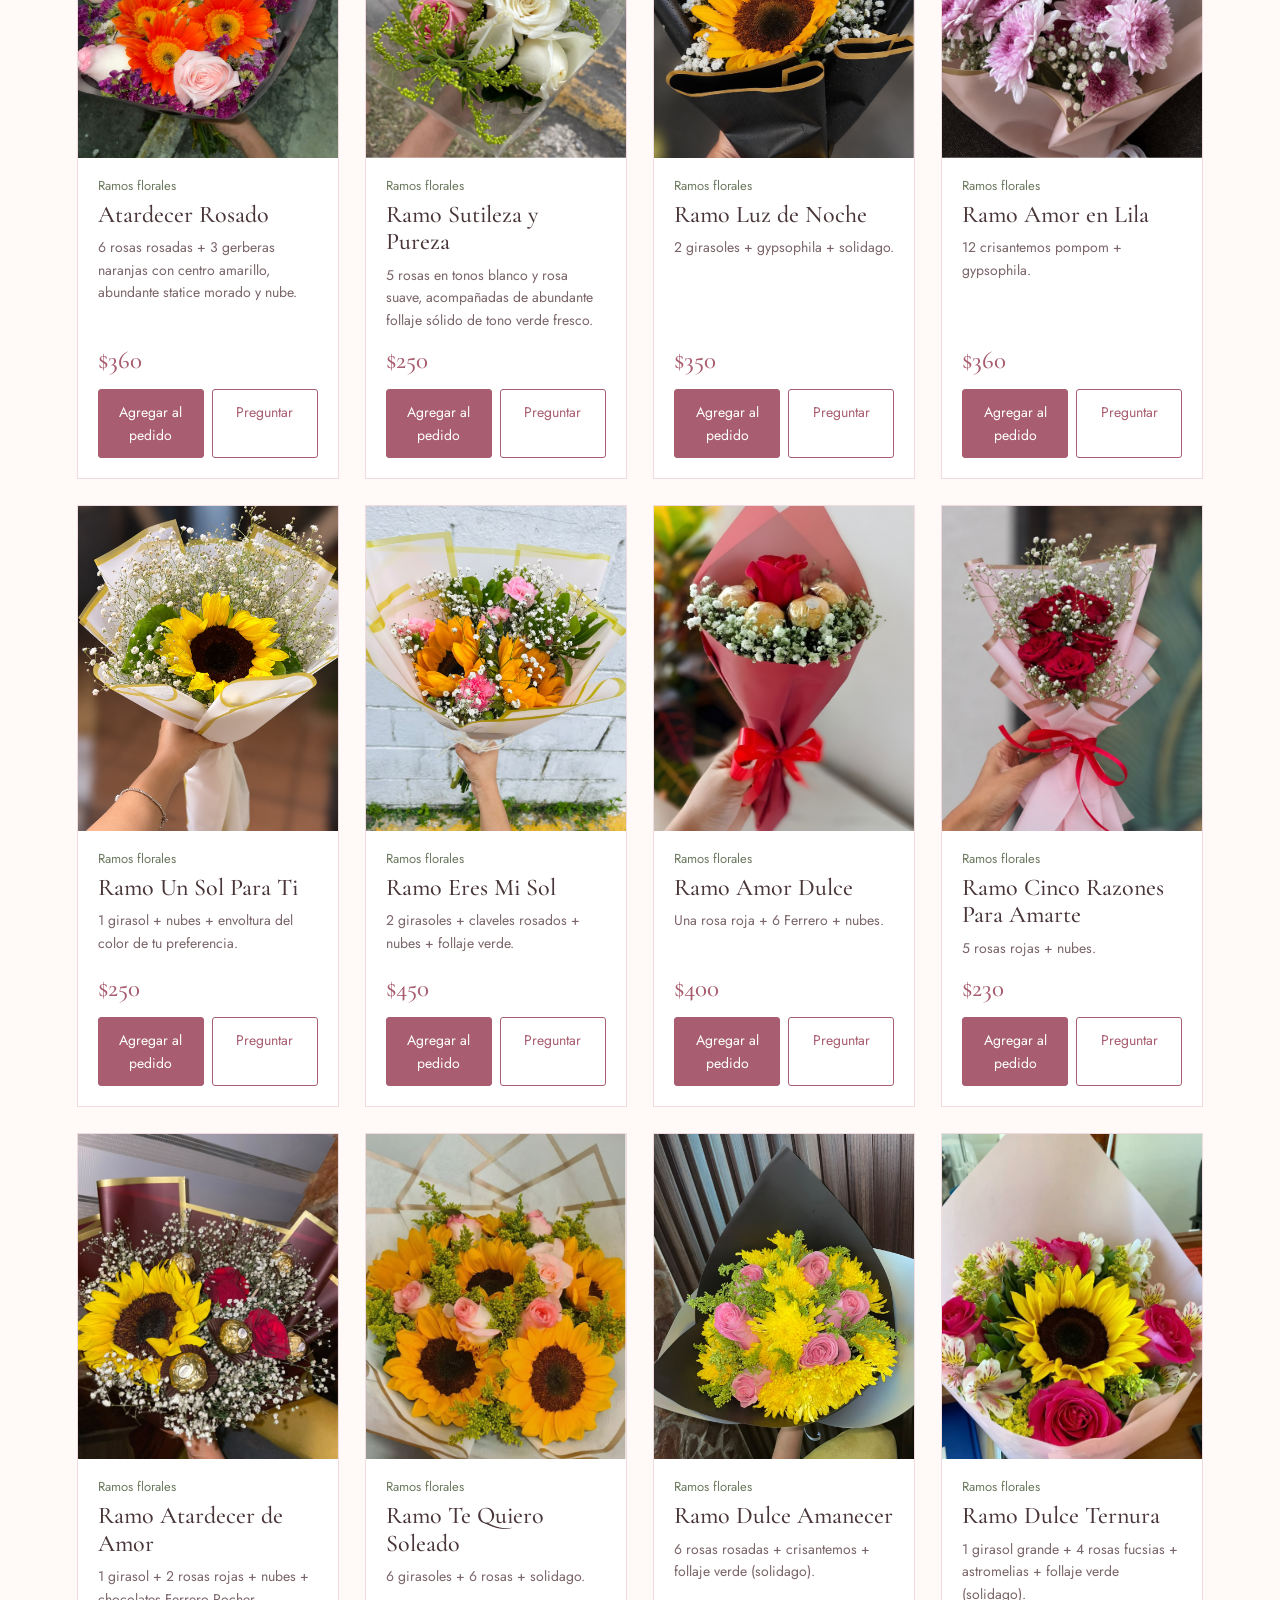
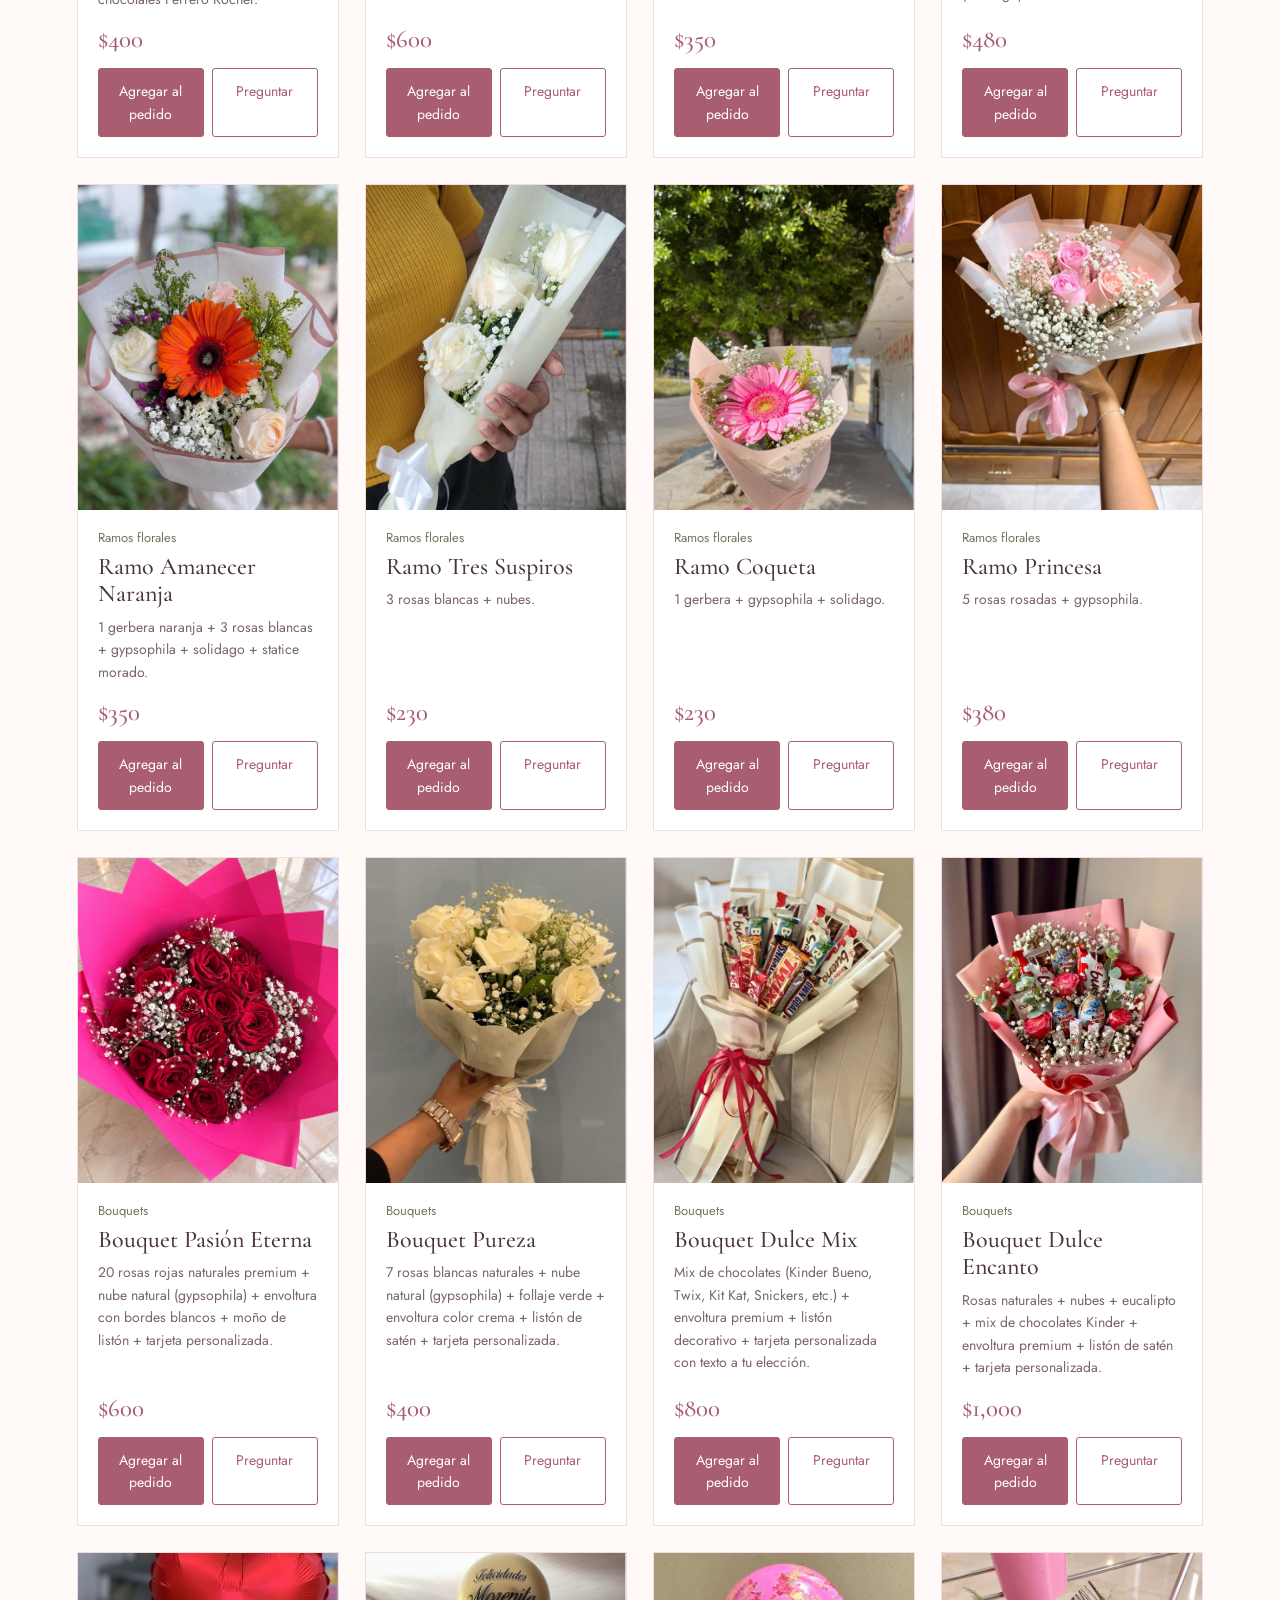
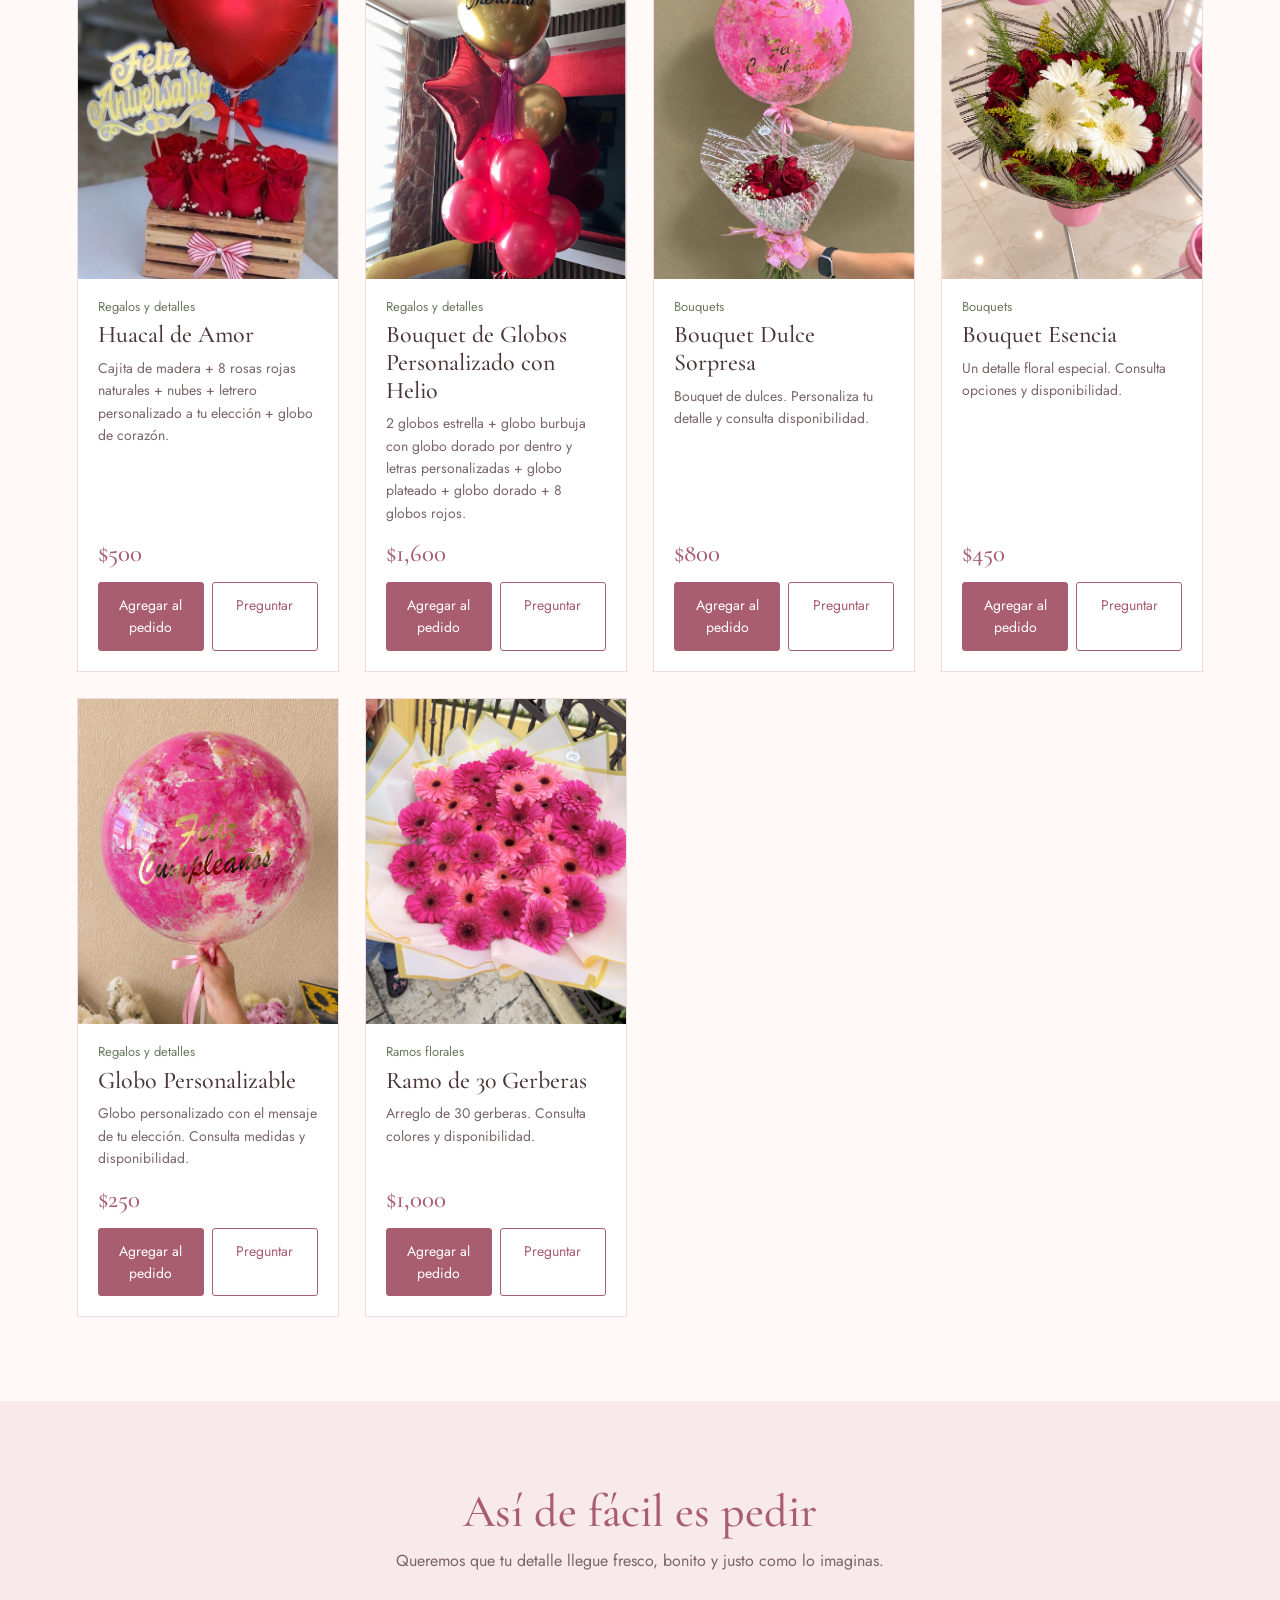
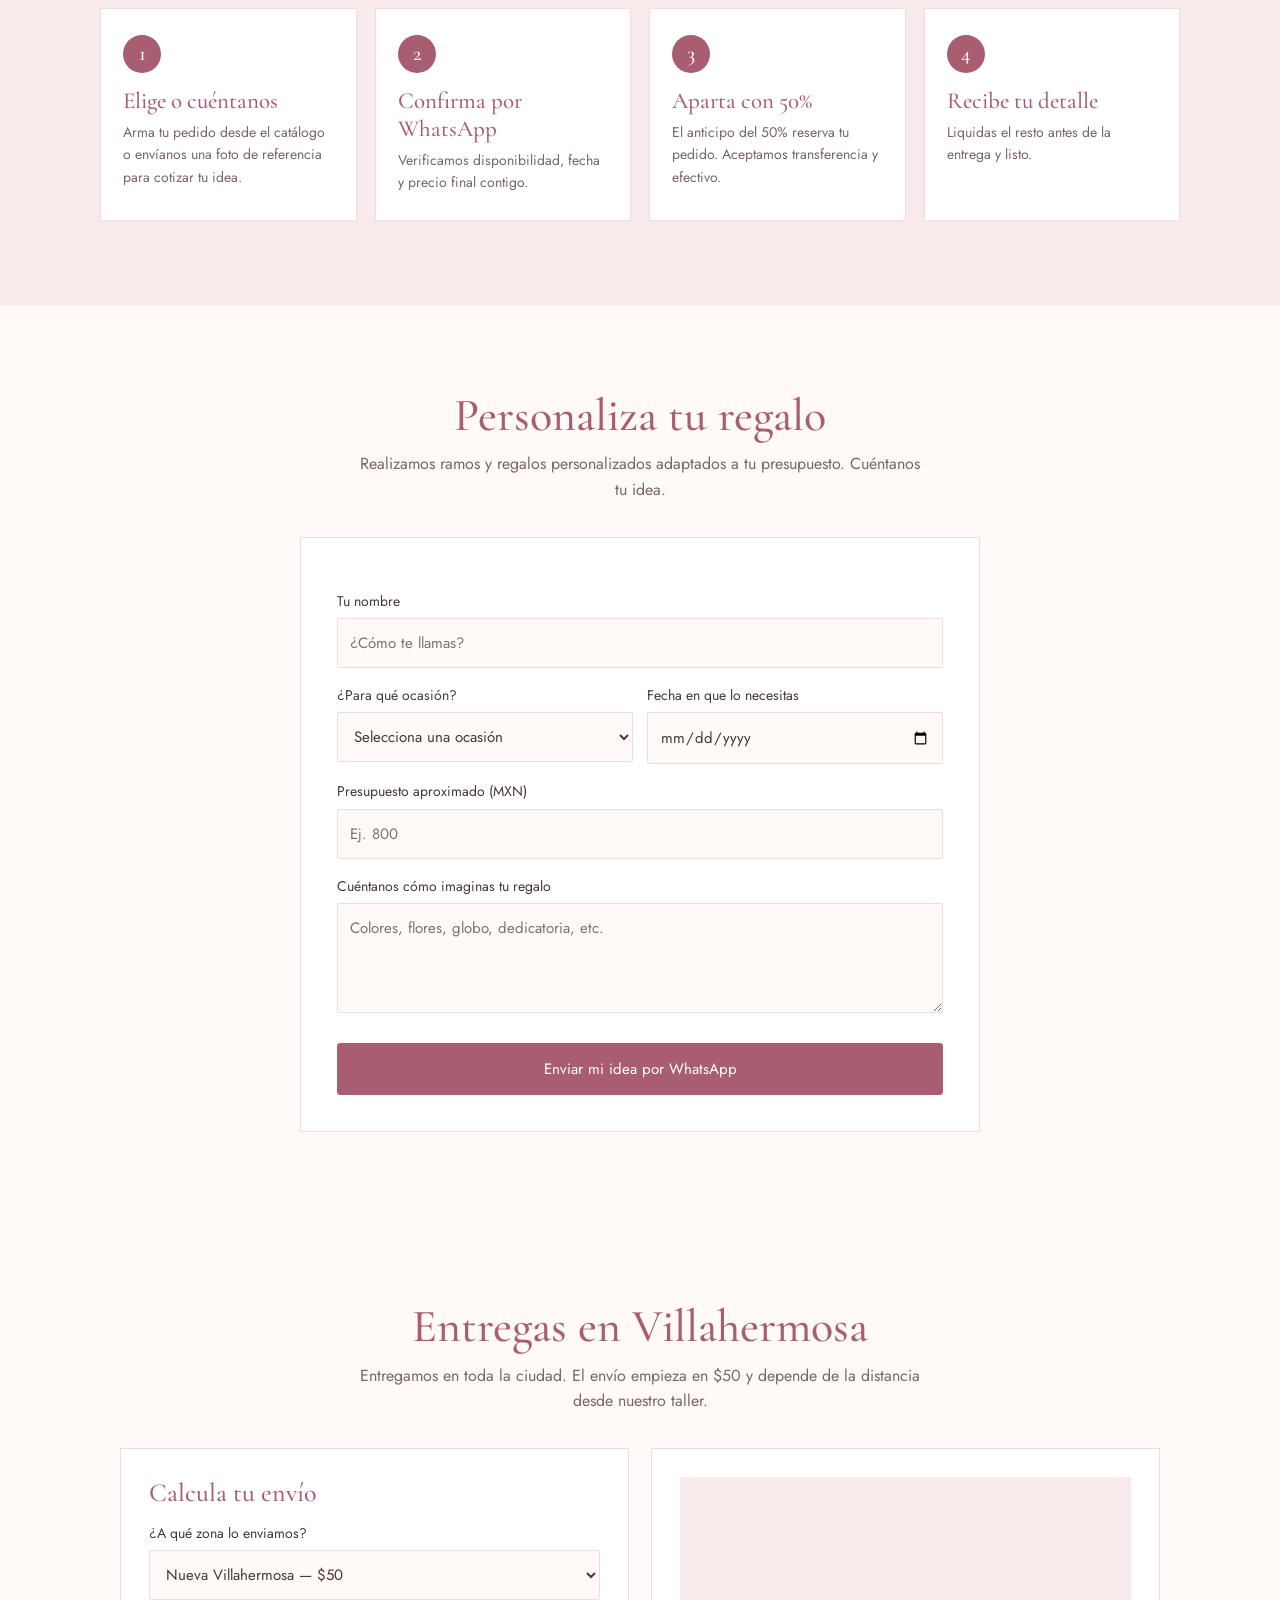
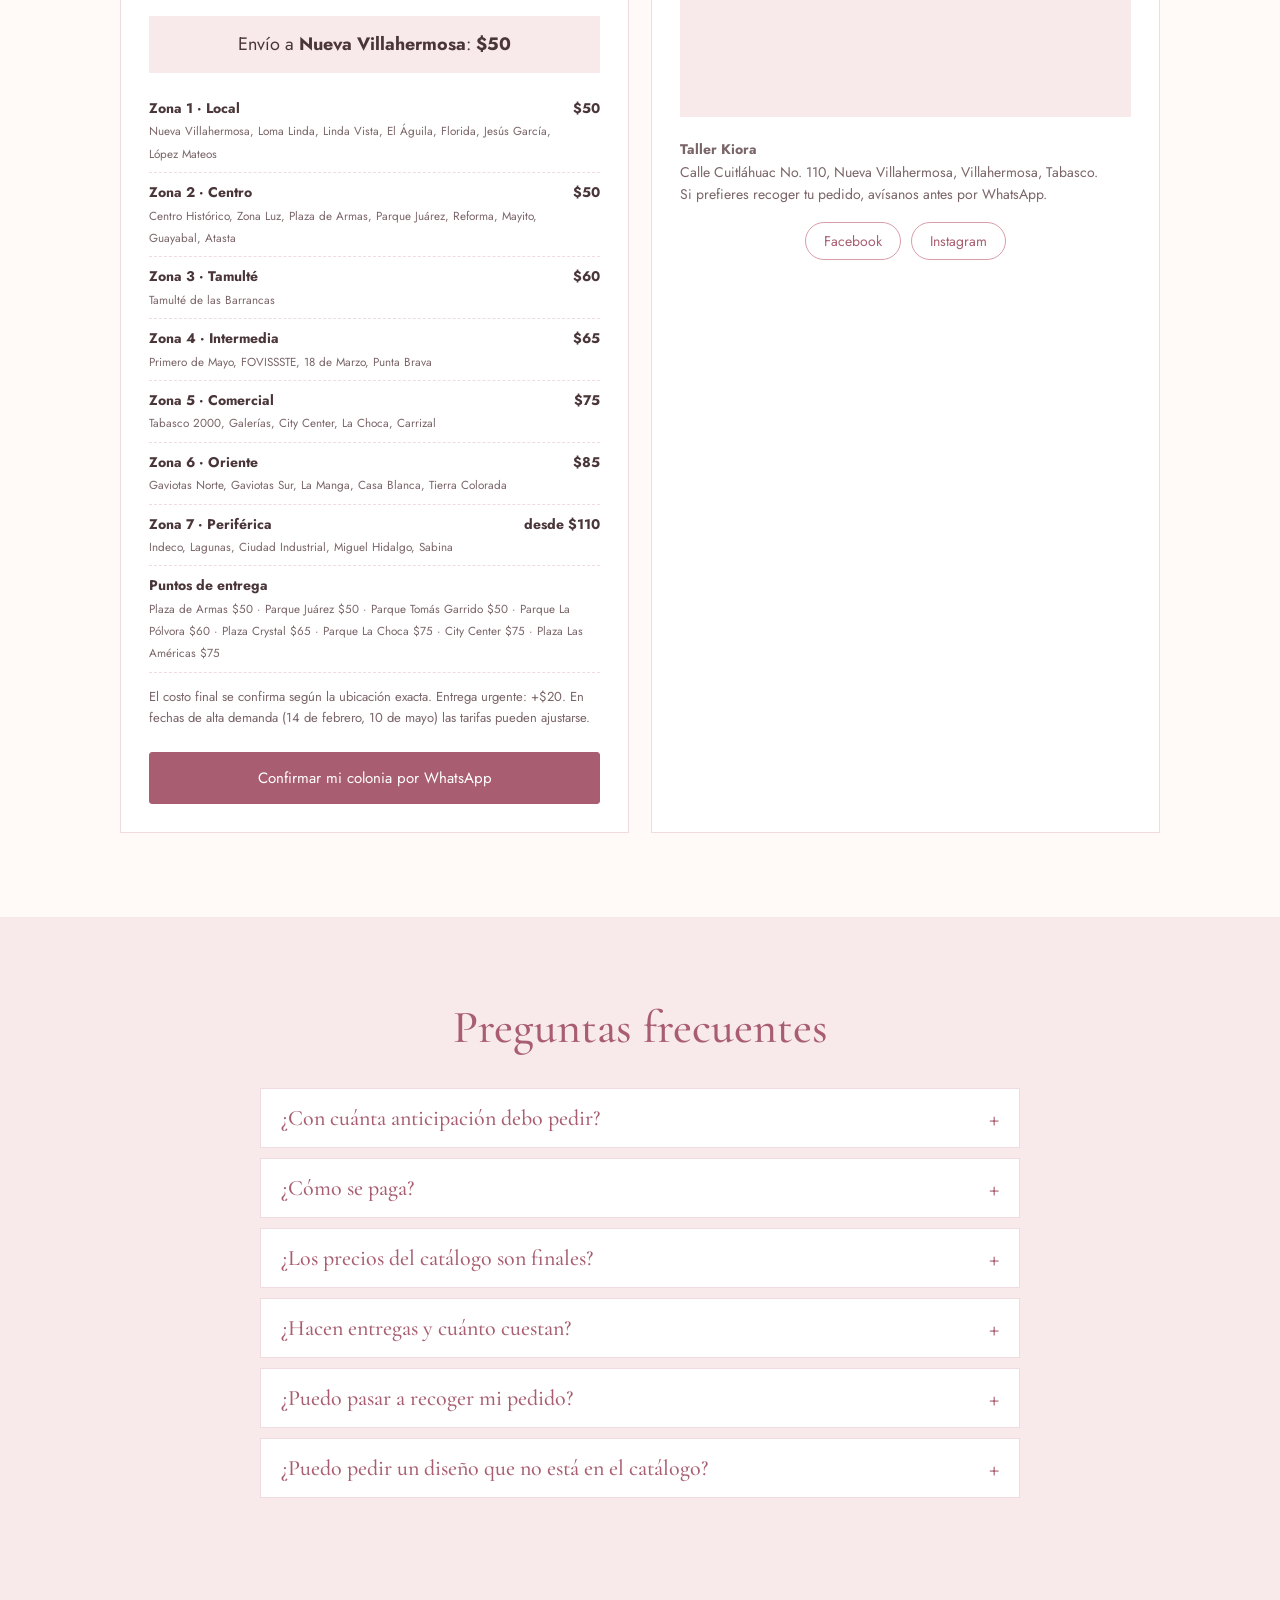
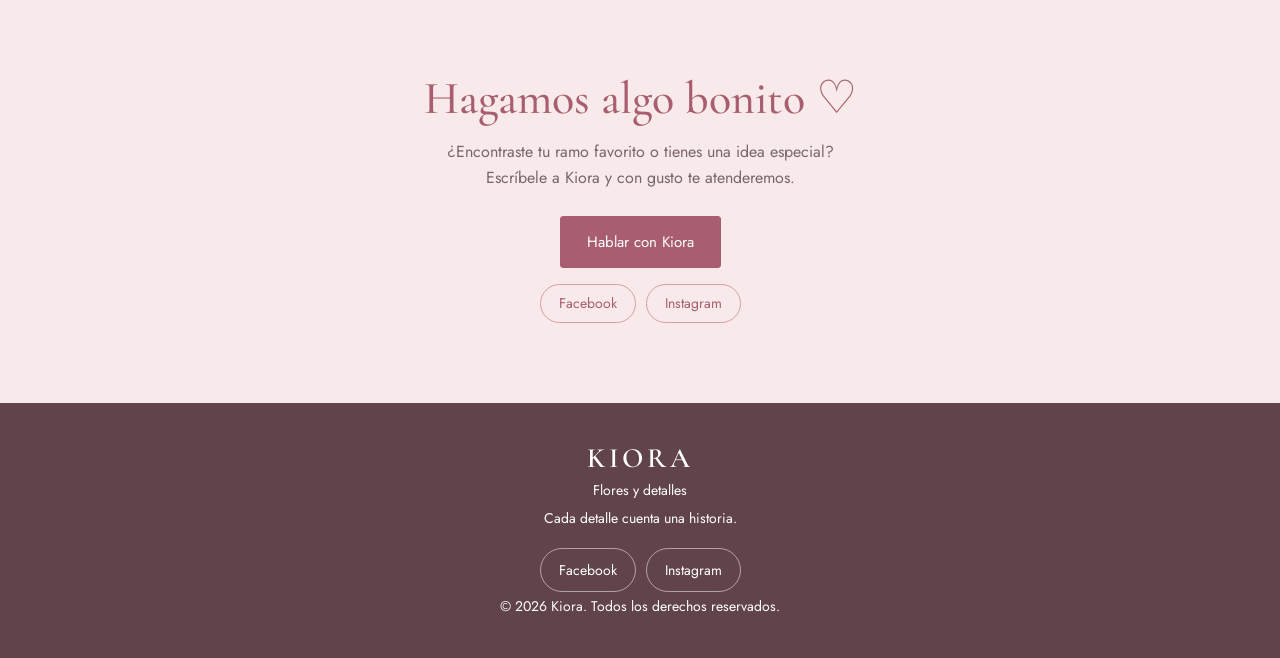
==== commit cc4d2e65: "Add files via upload" ====
--- a/index.html
+++ b/index.html
@@ -359,32 +359,32 @@
 const P=(nombre,categoria,descripcion,precio,imagen)=>({nombre,categoria,descripcion,precio,imagen:"imagenes/"+imagen});
 // Precios y fotos: edítalos aquí. precio:null muestra "Consultar precio".
 const productos=[
-P("Atardecer Rosado",R,"6 rosas rosadas + 3 gerberas naranjas con centro amarillo, abundante statice morado y nube.",500,"atardecer-rosado.jpg"),
-P("Ramo Sutileza y Pureza",R,"5 rosas en tonos blanco y rosa suave, acompañadas de abundante follaje sólido de tono verde fresco.",350,"sutileza-y-pureza.png"),
-P("Ramo Luz de Noche",R,"2 girasoles + gypsophila + solidago.",410,"ramo-luz-de-noche.png"),
-P("Ramo Amor en Lila",R,"12 crisantemos pompom + gypsophila.",500,"amor-en-lila.png"),
-P("Ramo Un Sol Para Ti",R,"1 girasol + nubes + envoltura del color de tu preferencia.",380,"un-sol-para-ti.png"),
+P("Atardecer Rosado",R,"6 rosas rosadas + 3 gerberas naranjas con centro amarillo, abundante statice morado y nube.",360,"atardecer-rosado.jpg"),
+P("Ramo Sutileza y Pureza",R,"5 rosas en tonos blanco y rosa suave, acompañadas de abundante follaje sólido de tono verde fresco.",250,"sutileza-y-pureza.png"),
+P("Ramo Luz de Noche",R,"2 girasoles + gypsophila + solidago.",350,"ramo-luz-de-noche.png"),
+P("Ramo Amor en Lila",R,"12 crisantemos pompom + gypsophila.",360,"amor-en-lila.png"),
+P("Ramo Un Sol Para Ti",R,"1 girasol + nubes + envoltura del color de tu preferencia.",250,"un-sol-para-ti.png"),
 P("Ramo Eres Mi Sol",R,"2 girasoles + claveles rosados + nubes + follaje verde.",450,"eres-mi-sol.jpg"),
 P("Ramo Amor Dulce",R,"Una rosa roja + 6 Ferrero + nubes.",400,"amor-dulce.png"),
-P("Ramo Cinco Razones Para Amarte",R,"5 rosas rojas + nubes.",360,"cinco-razones-para-amarte.png"),
-P("Ramo Atardecer de Amor",R,"1 girasol + 2 rosas rojas + nubes + chocolates Ferrero Rocher.",500,"atardecer-de-amor.png"),
-P("Ramo Te Quiero Soleado",R,"6 girasoles + 6 rosas + solidago.",900,"te-quiero-soleado.png"),
-P("Ramo Dulce Amanecer",R,"6 rosas rosadas + crisantemos + follaje verde (solidago).",480,"dulce-amanecer.jpg"),
-P("Ramo Dulce Ternura",R,"1 girasol grande + 4 rosas fucsias + astromelias + follaje verde (solidago).",500,"dulce-ternura.jpg"),
-P("Ramo Amanecer Naranja",R,"1 gerbera naranja + 3 rosas blancas + gypsophila + solidago + statice morado.",410,"amanecer-naranja.png"),
-P("Ramo Tres Suspiros",R,"3 rosas blancas + nubes.",360,"tres-suspiros.png"),
-P("Ramo Coqueta",R,"1 gerbera + gypsophila + solidago.",350,"coqueta.png"),
-P("Ramo Princesa",R,"5 rosas rosadas + gypsophila.",440,"princesa.JPG"),
-P("Bouquet Pasión Eterna",B,"20 rosas rojas naturales premium + nube natural (gypsophila) + envoltura con bordes blancos + moño de listón + tarjeta personalizada.",800,"bouquet-pasion-eterna.PNG"),
-P("Bouquet Pureza",B,"7 rosas blancas naturales + nube natural (gypsophila) + follaje verde + envoltura color crema + listón de satén + tarjeta personalizada.",500,"bouquet-pureza.png"),
+P("Ramo Cinco Razones Para Amarte",R,"5 rosas rojas + nubes.",230,"cinco-razones-para-amarte.png"),
+P("Ramo Atardecer de Amor",R,"1 girasol + 2 rosas rojas + nubes + chocolates Ferrero Rocher.",400,"atardecer-de-amor.png"),
+P("Ramo Te Quiero Soleado",R,"6 girasoles + 6 rosas + solidago.",600,"te-quiero-soleado.png"),
+P("Ramo Dulce Amanecer",R,"6 rosas rosadas + crisantemos + follaje verde (solidago).",350,"dulce-amanecer.jpg"),
+P("Ramo Dulce Ternura",R,"1 girasol grande + 4 rosas fucsias + astromelias + follaje verde (solidago).",480,"dulce-ternura.jpg"),
+P("Ramo Amanecer Naranja",R,"1 gerbera naranja + 3 rosas blancas + gypsophila + solidago + statice morado.",350,"amanecer-naranja.png"),
+P("Ramo Tres Suspiros",R,"3 rosas blancas + nubes.",230,"tres-suspiros.png"),
+P("Ramo Coqueta",R,"1 gerbera + gypsophila + solidago.",230,"coqueta.png"),
+P("Ramo Princesa",R,"5 rosas rosadas + gypsophila.",380,"princesa.JPG"),
+P("Bouquet Pasión Eterna",B,"20 rosas rojas naturales premium + nube natural (gypsophila) + envoltura con bordes blancos + moño de listón + tarjeta personalizada.",600,"bouquet-pasion-eterna.PNG"),
+P("Bouquet Pureza",B,"7 rosas blancas naturales + nube natural (gypsophila) + follaje verde + envoltura color crema + listón de satén + tarjeta personalizada.",400,"bouquet-pureza.png"),
 P("Bouquet Dulce Mix",B,"Mix de chocolates (Kinder Bueno, Twix, Kit Kat, Snickers, etc.) + envoltura premium + listón decorativo + tarjeta personalizada con texto a tu elección.",800,"bouquet-dulce-mix.png"),
-P("Bouquet Dulce Encanto",B,"Rosas naturales + nubes + eucalipto + mix de chocolates Kinder + envoltura premium + listón de satén + tarjeta personalizada.",1200,"bouquet-dulce-encanto.png"),
-P("Huacal de Amor",G,"Cajita de madera + 8 rosas rojas naturales + nubes + letrero personalizado a tu elección + globo de corazón.",650,"huacal-de-amor.png"),
+P("Bouquet Dulce Encanto",B,"Rosas naturales + nubes + eucalipto + mix de chocolates Kinder + envoltura premium + listón de satén + tarjeta personalizada.",1000,"bouquet-dulce-encanto.png"),
+P("Huacal de Amor",G,"Cajita de madera + 8 rosas rojas naturales + nubes + letrero personalizado a tu elección + globo de corazón.",500,"huacal-de-amor.png"),
 P("Bouquet de Globos Personalizado con Helio",G,"2 globos estrella + globo burbuja con globo dorado por dentro y letras personalizadas + globo plateado + globo dorado + 8 globos rojos.",1600,"bouquet-globos-helio.png"),
-P("Bouquet Dulce Sorpresa",B,"Bouquet de dulces. Personaliza tu detalle y consulta disponibilidad.",null,"bouquet-dulce-sorpresa.PNG"),
-P("Bouquet Esencia",B,"Un detalle floral especial. Consulta opciones y disponibilidad.",null,"bouquet-esencia.PNG"),
-P("Globo Personalizable",G,"Globo personalizado con el mensaje de tu elección. Consulta medidas y disponibilidad.",null,"Globo-personalizable.PNG"),
-P("Ramo de 30 Gerberas",R,"Arreglo de 30 gerberas. Consulta colores, precio y disponibilidad.",null,"treinta-gerberas.jpg")
+P("Bouquet Dulce Sorpresa",B,"Bouquet de dulces. Personaliza tu detalle y consulta disponibilidad.",800,"bouquet-dulce-sorpresa.PNG"),
+P("Bouquet Esencia",B,"Un detalle floral especial. Consulta opciones y disponibilidad.",450,"bouquet-esencia.PNG"),
+P("Globo Personalizable",G,"Globo personalizado con el mensaje de tu elección. Consulta medidas y disponibilidad.",250,"Globo-personalizable.PNG"),
+P("Ramo de 30 Gerberas",R,"Arreglo de 30 gerberas. Consulta colores y disponibilidad.",1000,"treinta-gerberas.jpg")
 ];
 
 // Si una foto no carga, prueba otras extensiones (png, jpg, jpeg, mayúsculas) antes de ocultarla.
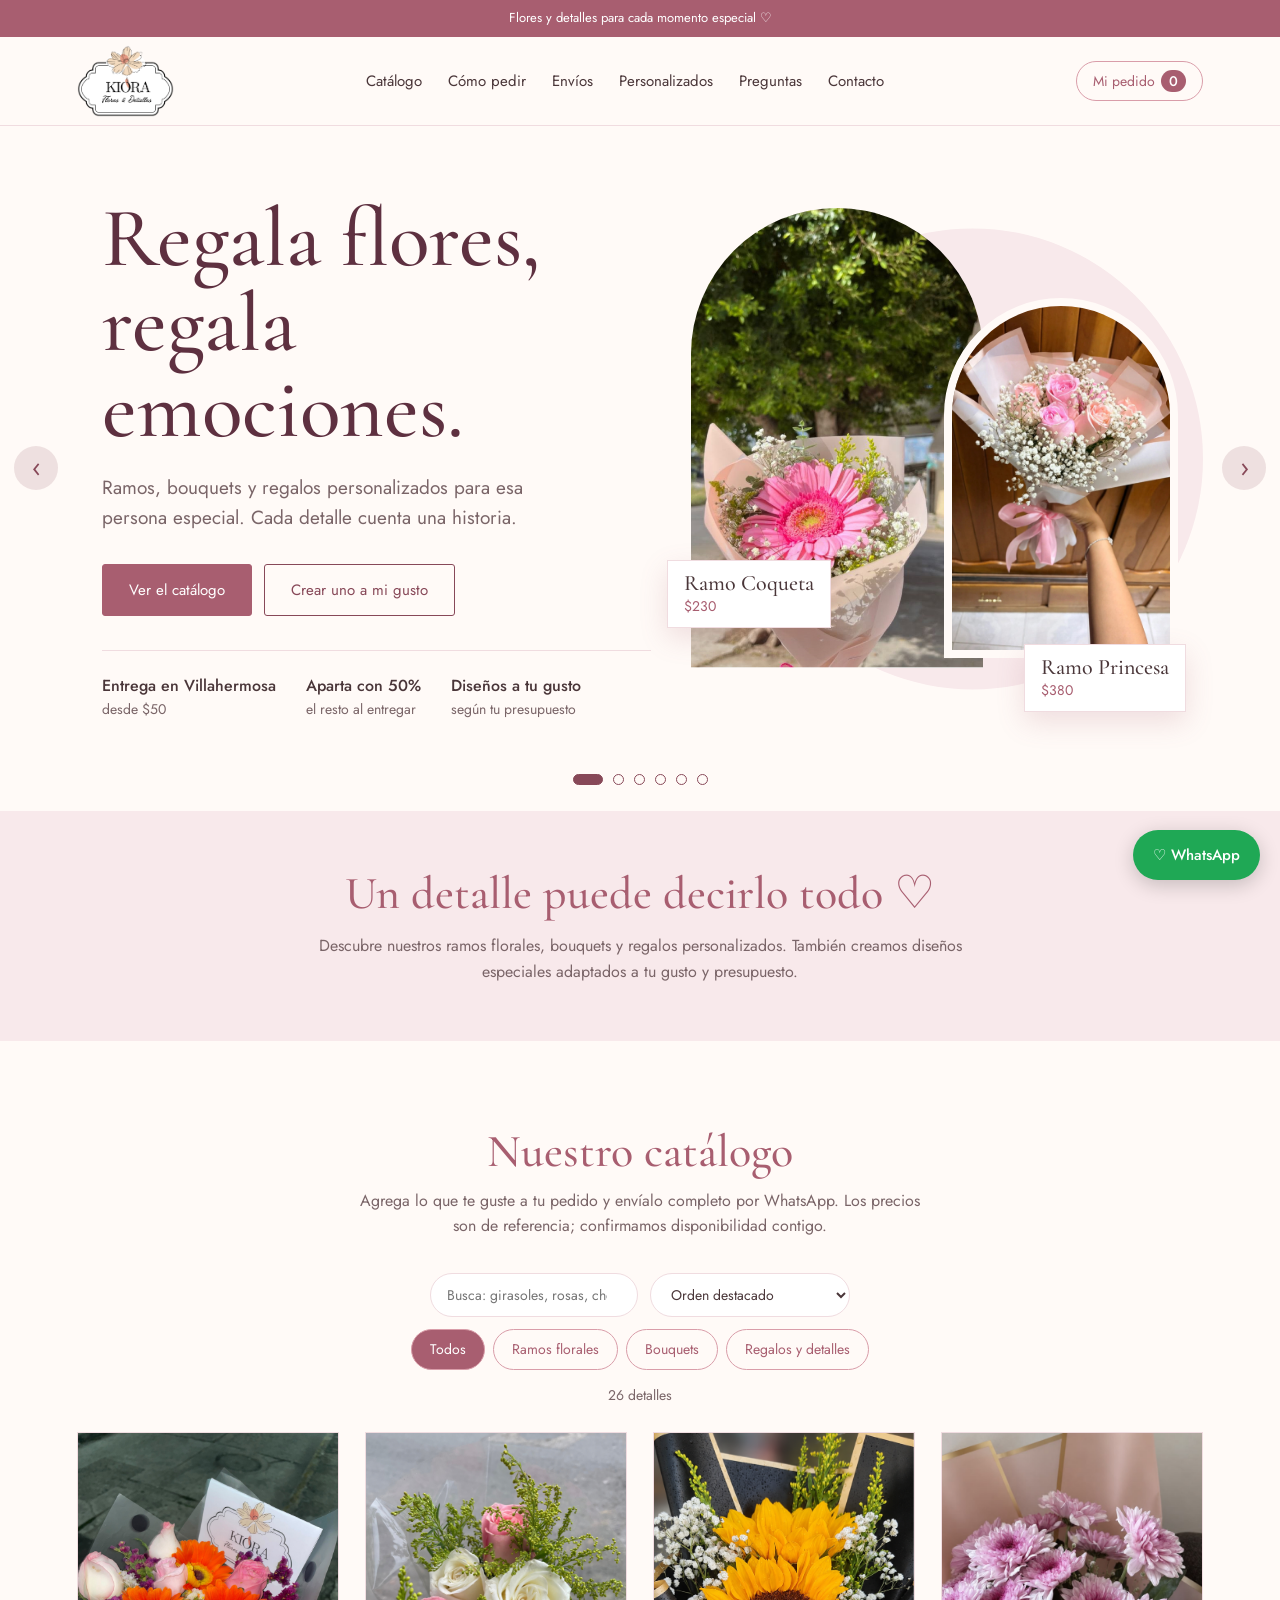
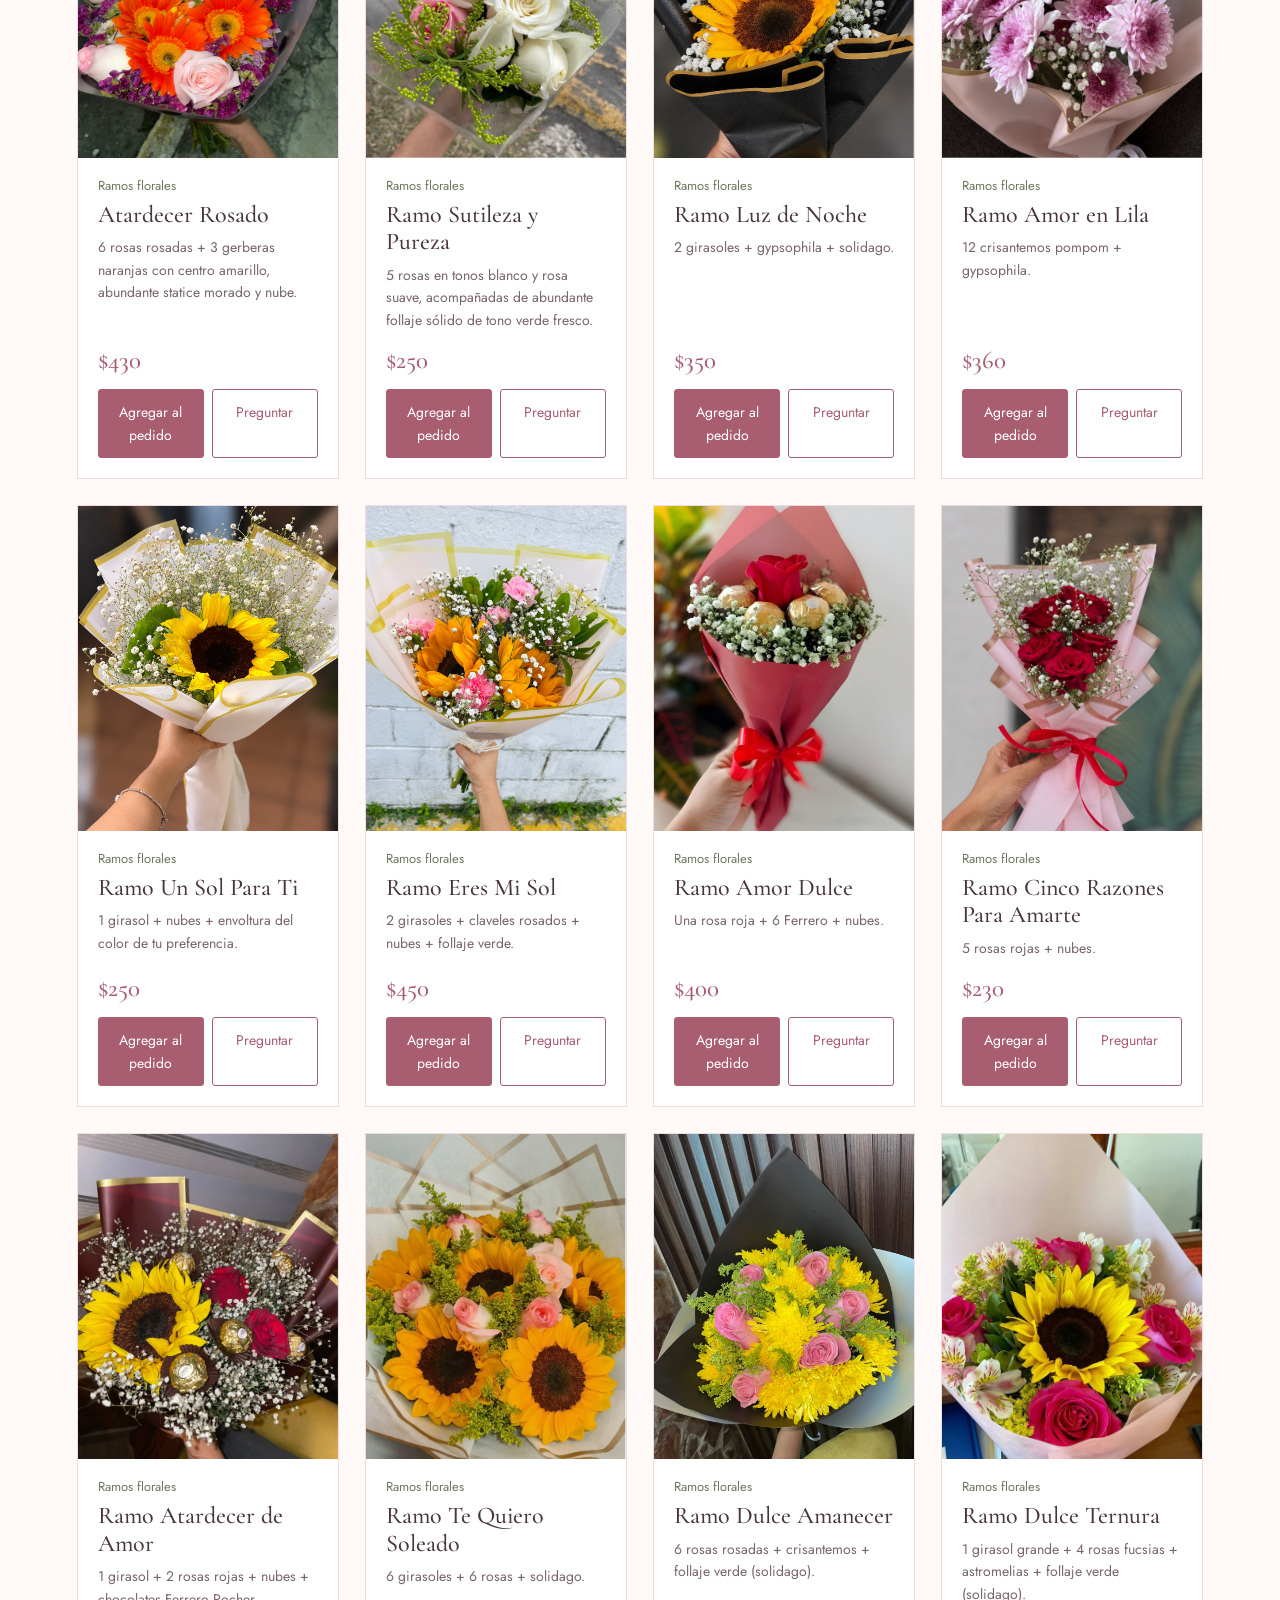
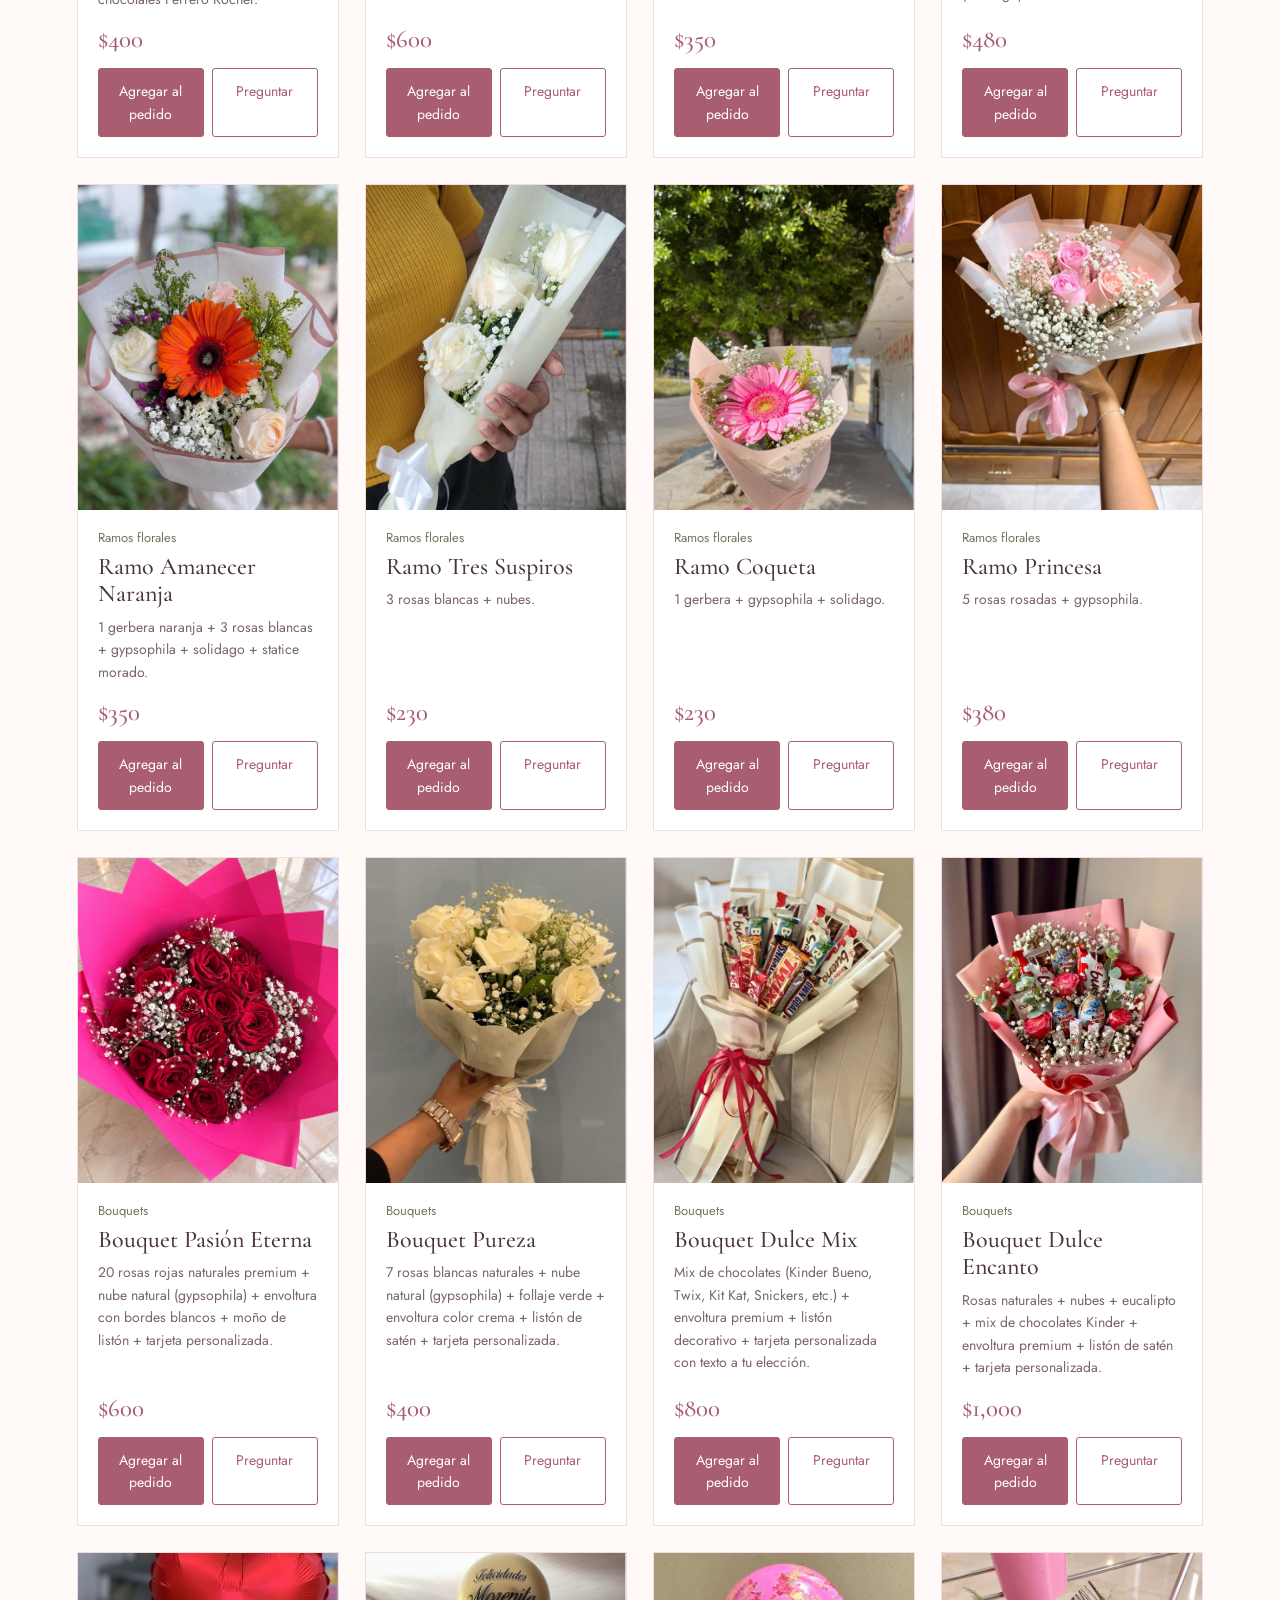
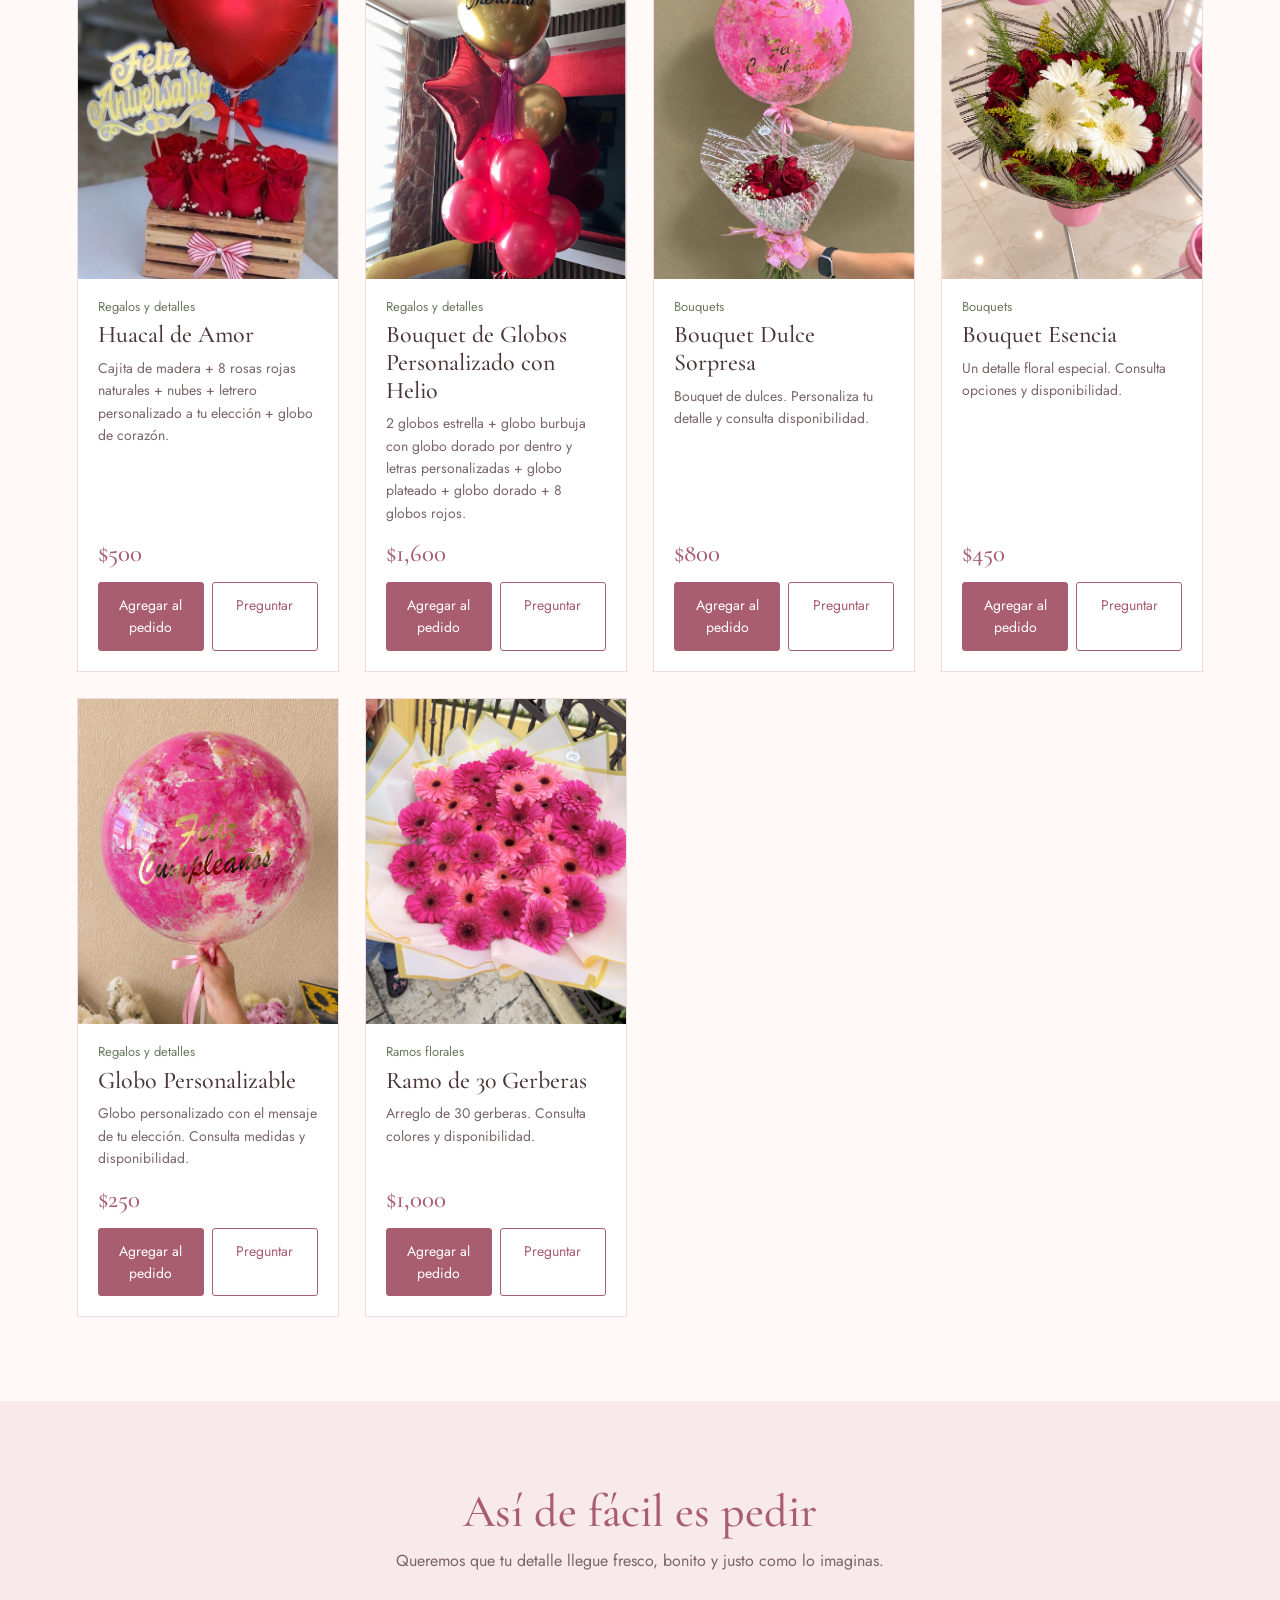
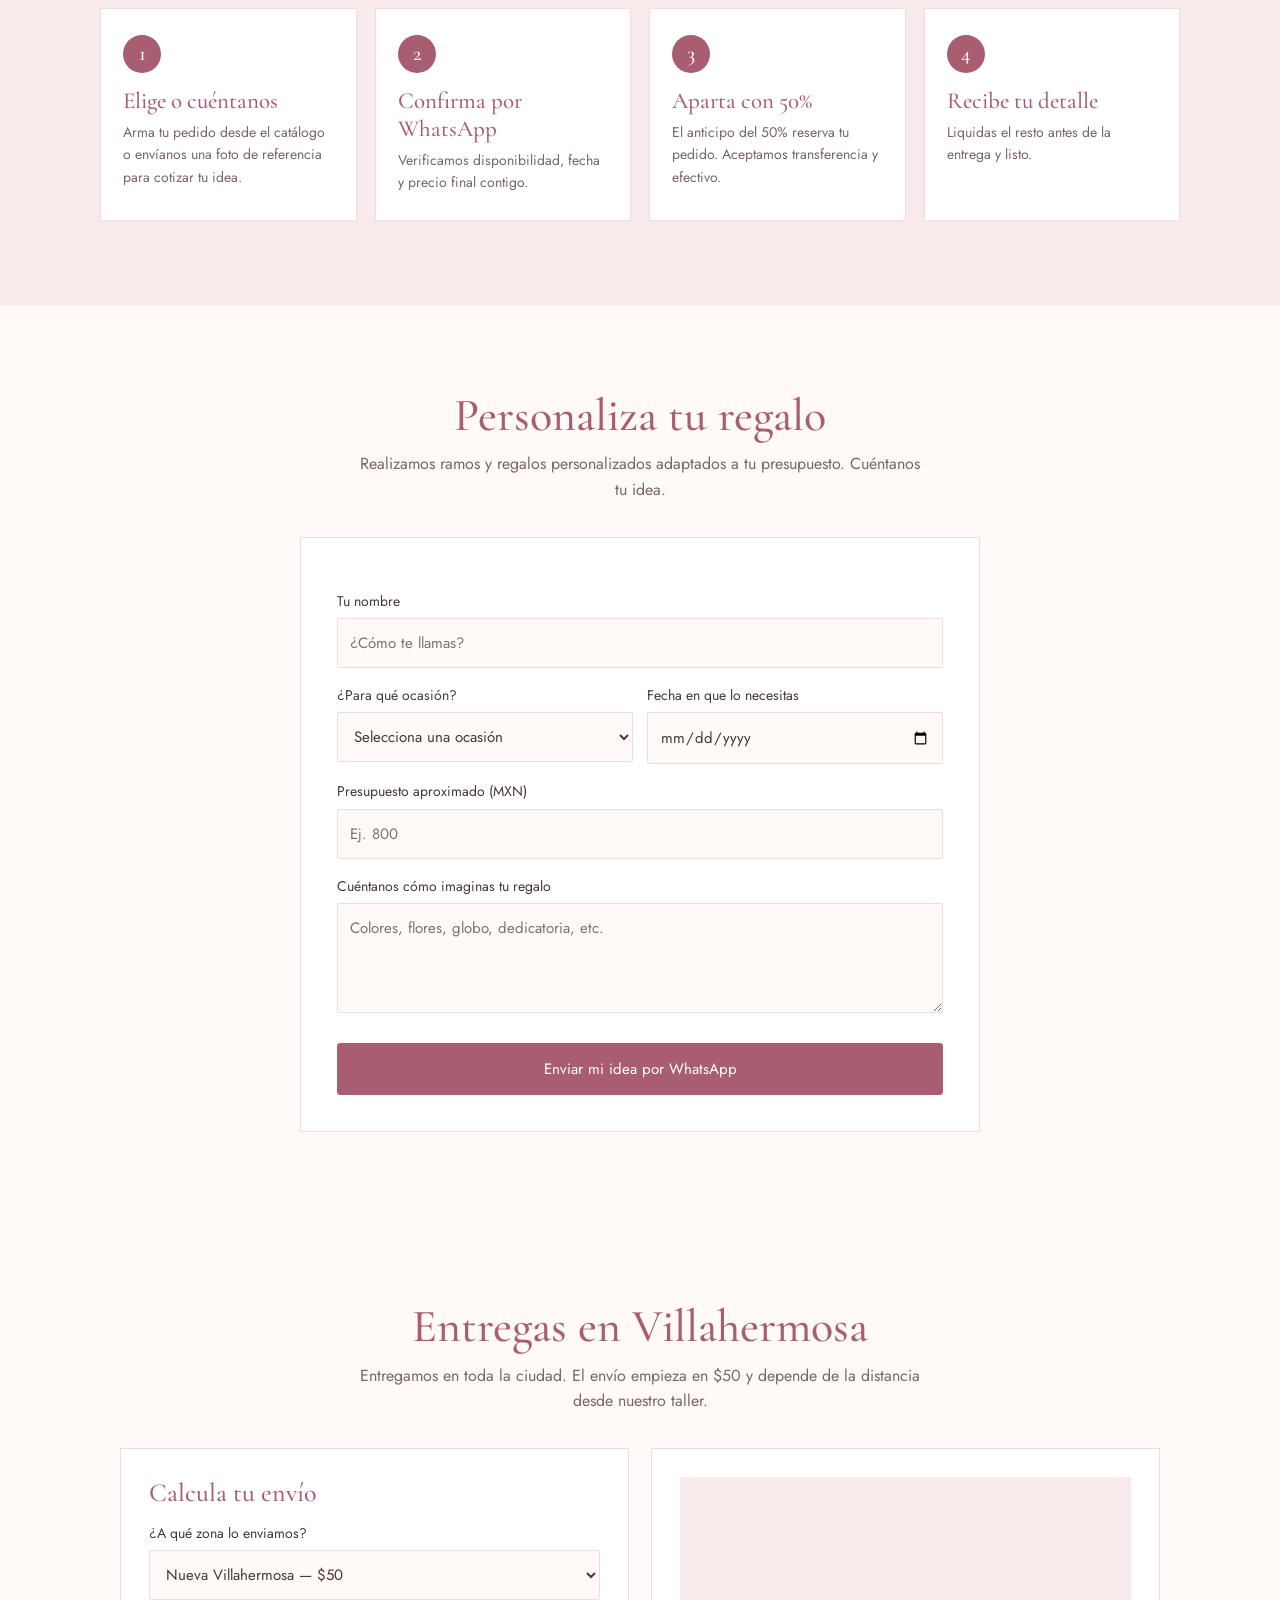
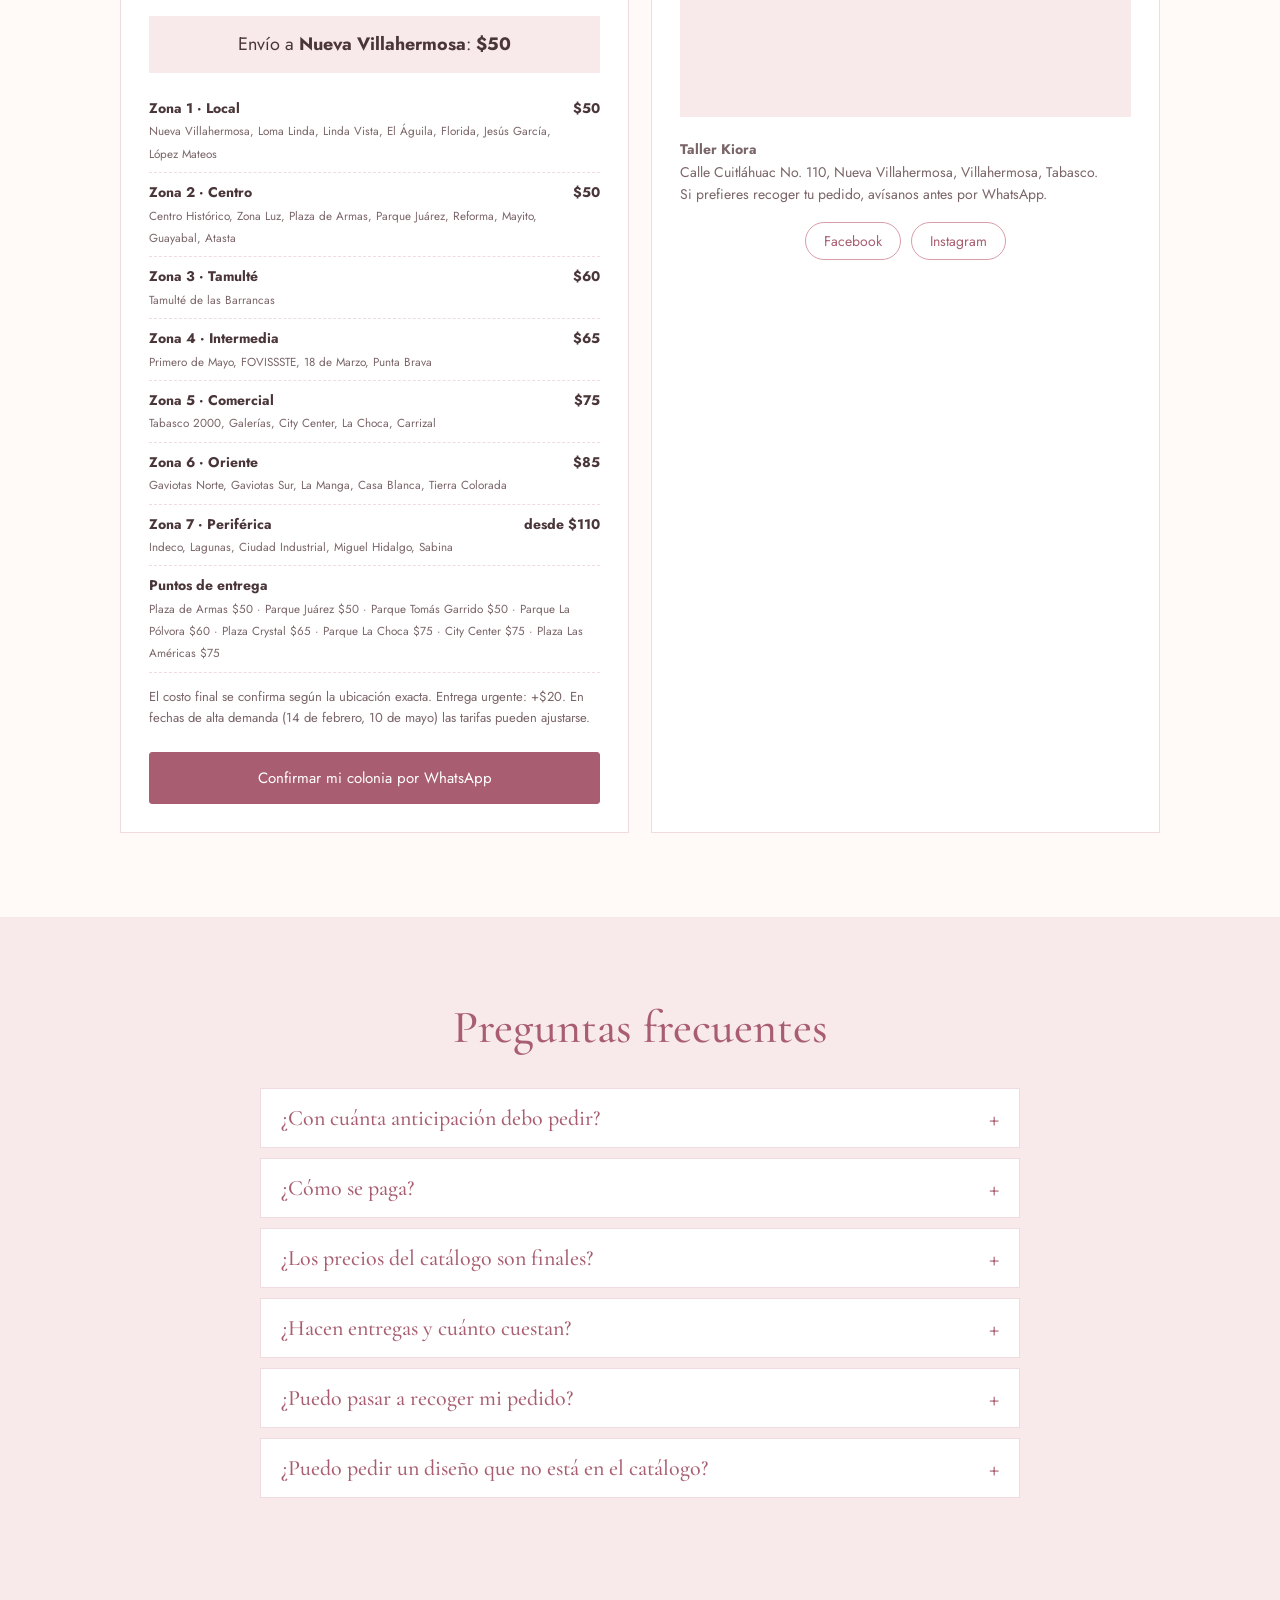
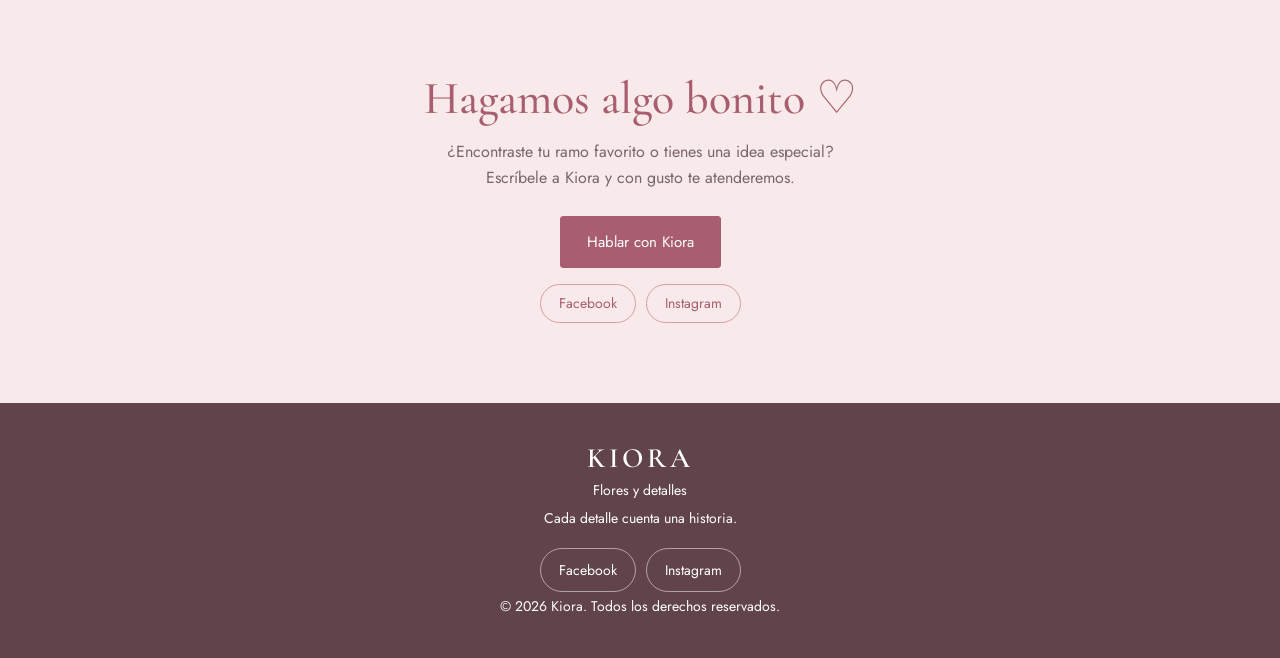
==== commit 2971c969: "Add files via upload" ====
--- a/index.html
+++ b/index.html
@@ -359,7 +359,7 @@
 const P=(nombre,categoria,descripcion,precio,imagen)=>({nombre,categoria,descripcion,precio,imagen:"imagenes/"+imagen});
 // Precios y fotos: edítalos aquí. precio:null muestra "Consultar precio".
 const productos=[
-P("Atardecer Rosado",R,"6 rosas rosadas + 3 gerberas naranjas con centro amarillo, abundante statice morado y nube.",360,"atardecer-rosado.jpg"),
+P("Atardecer Rosado",R,"6 rosas rosadas + 3 gerberas naranjas con centro amarillo, abundante statice morado y nube.",430,"atardecer-rosado.jpg"),
 P("Ramo Sutileza y Pureza",R,"5 rosas en tonos blanco y rosa suave, acompañadas de abundante follaje sólido de tono verde fresco.",250,"sutileza-y-pureza.png"),
 P("Ramo Luz de Noche",R,"2 girasoles + gypsophila + solidago.",350,"ramo-luz-de-noche.png"),
 P("Ramo Amor en Lila",R,"12 crisantemos pompom + gypsophila.",360,"amor-en-lila.png"),
